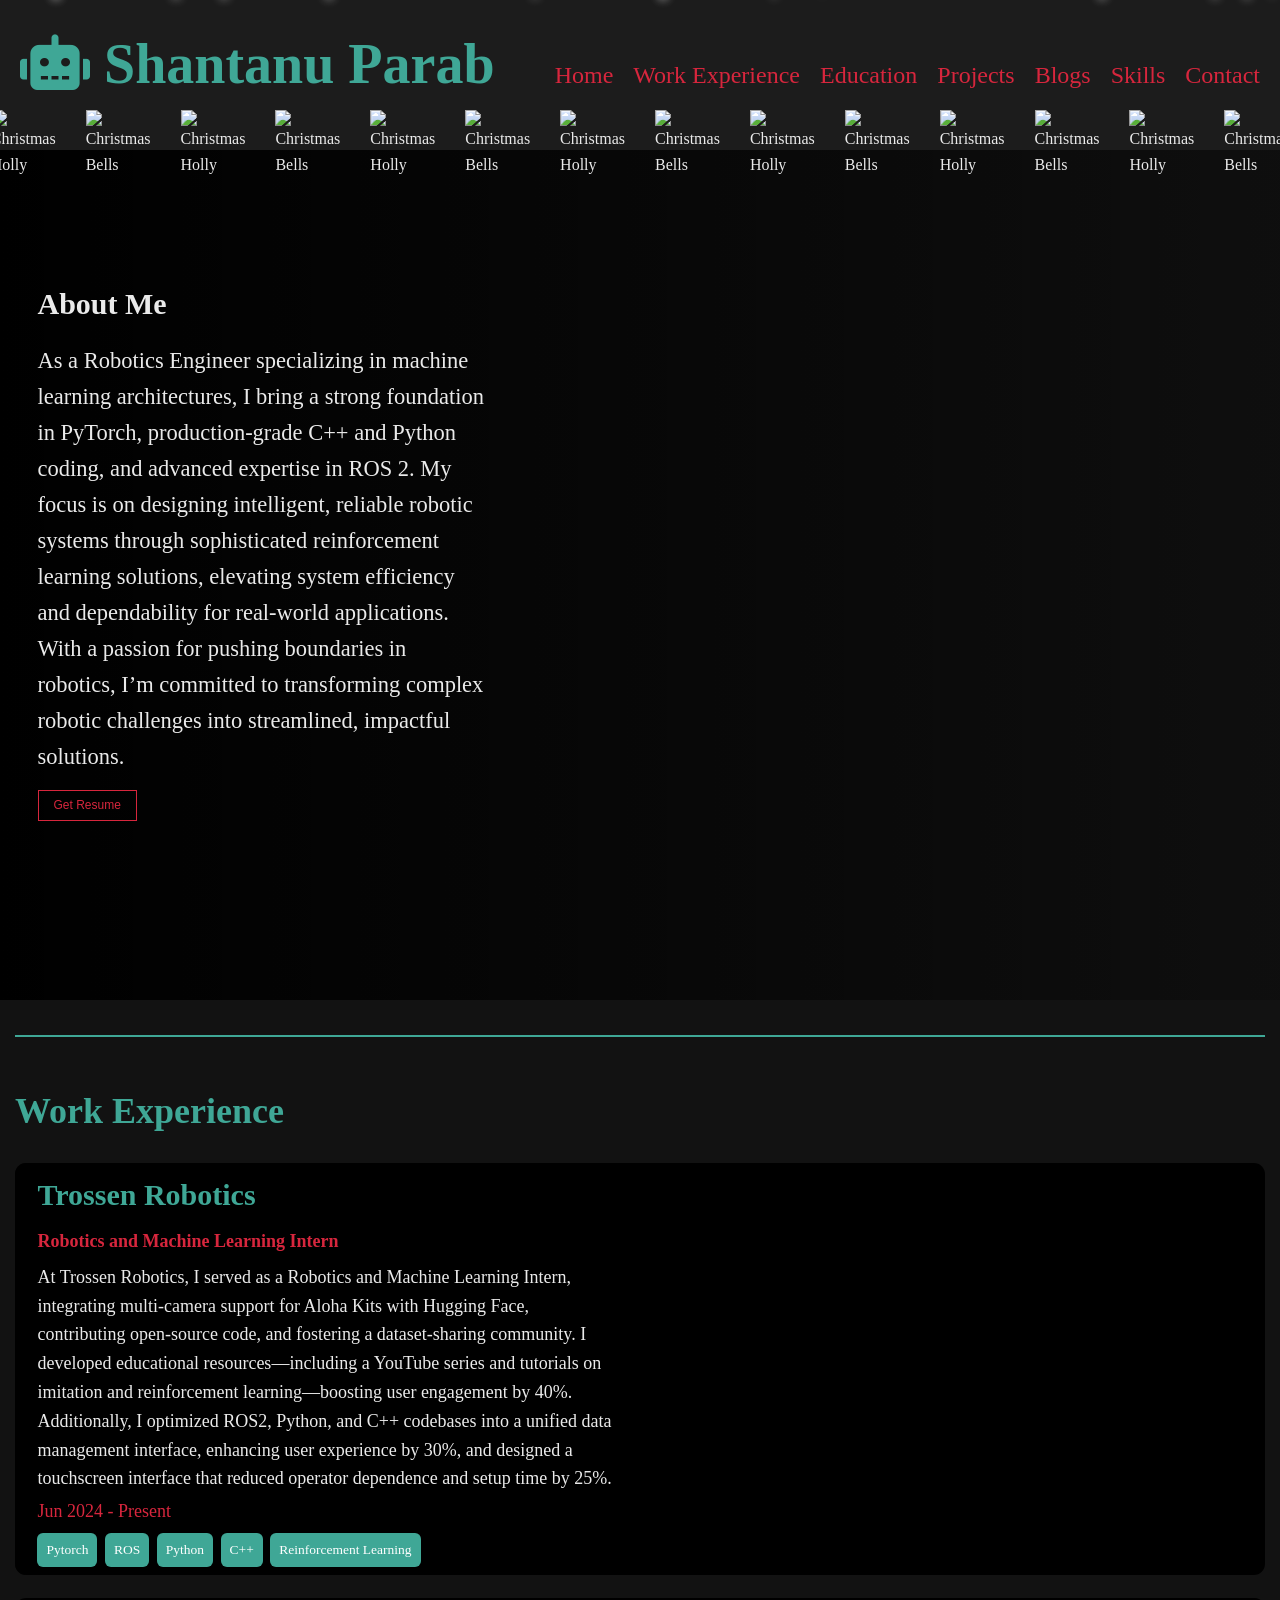
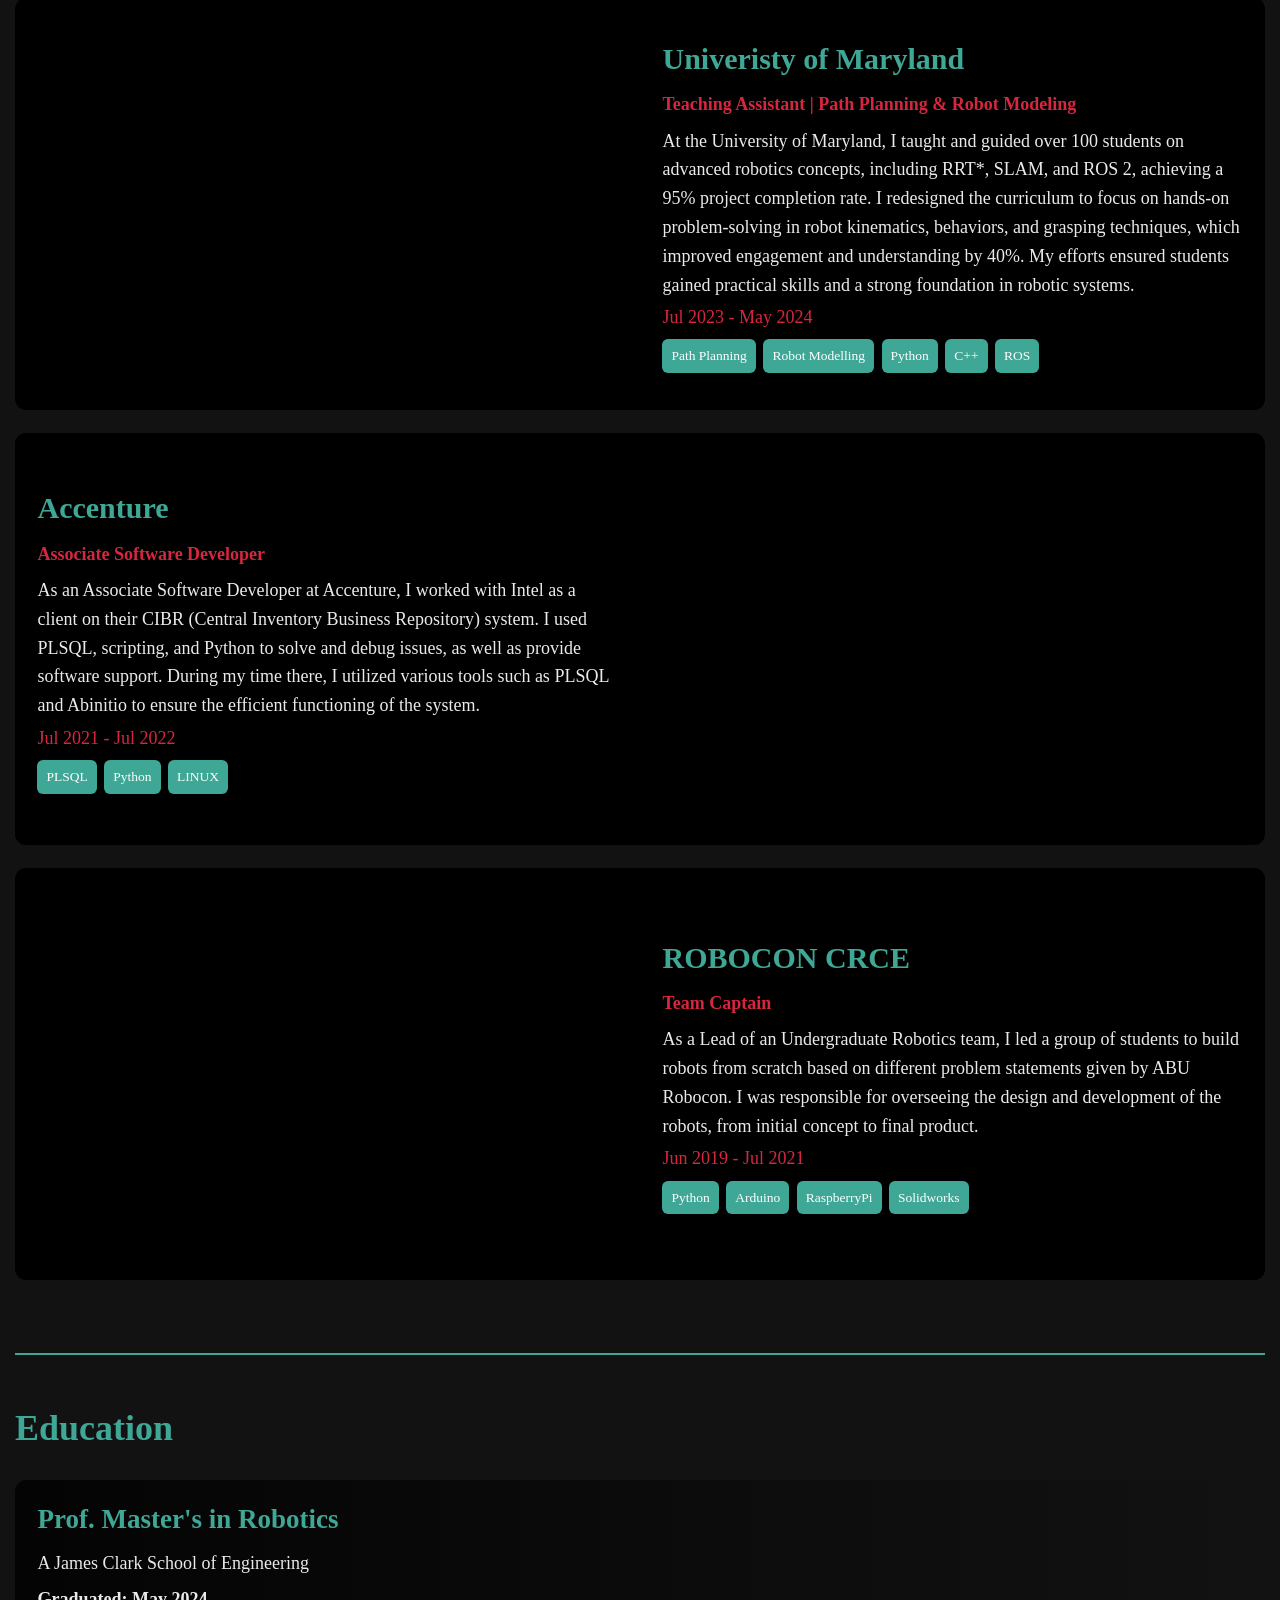
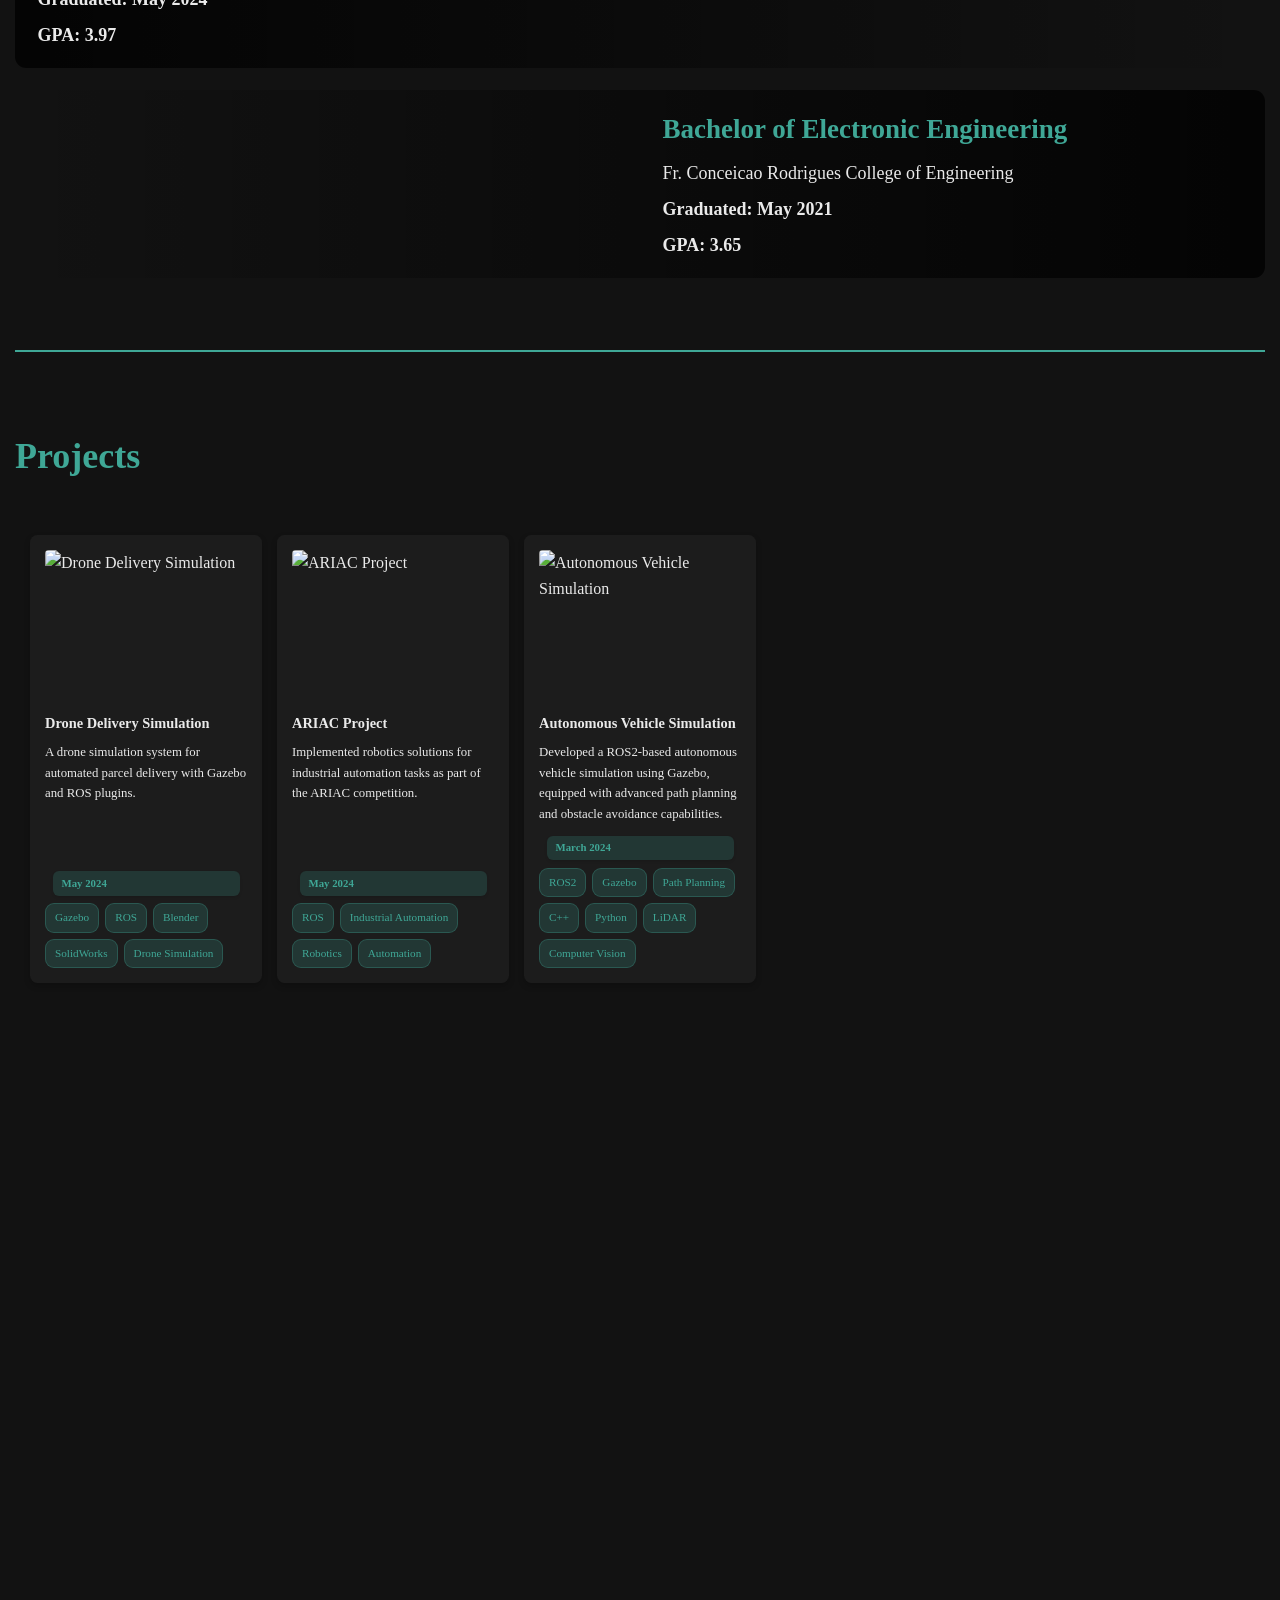
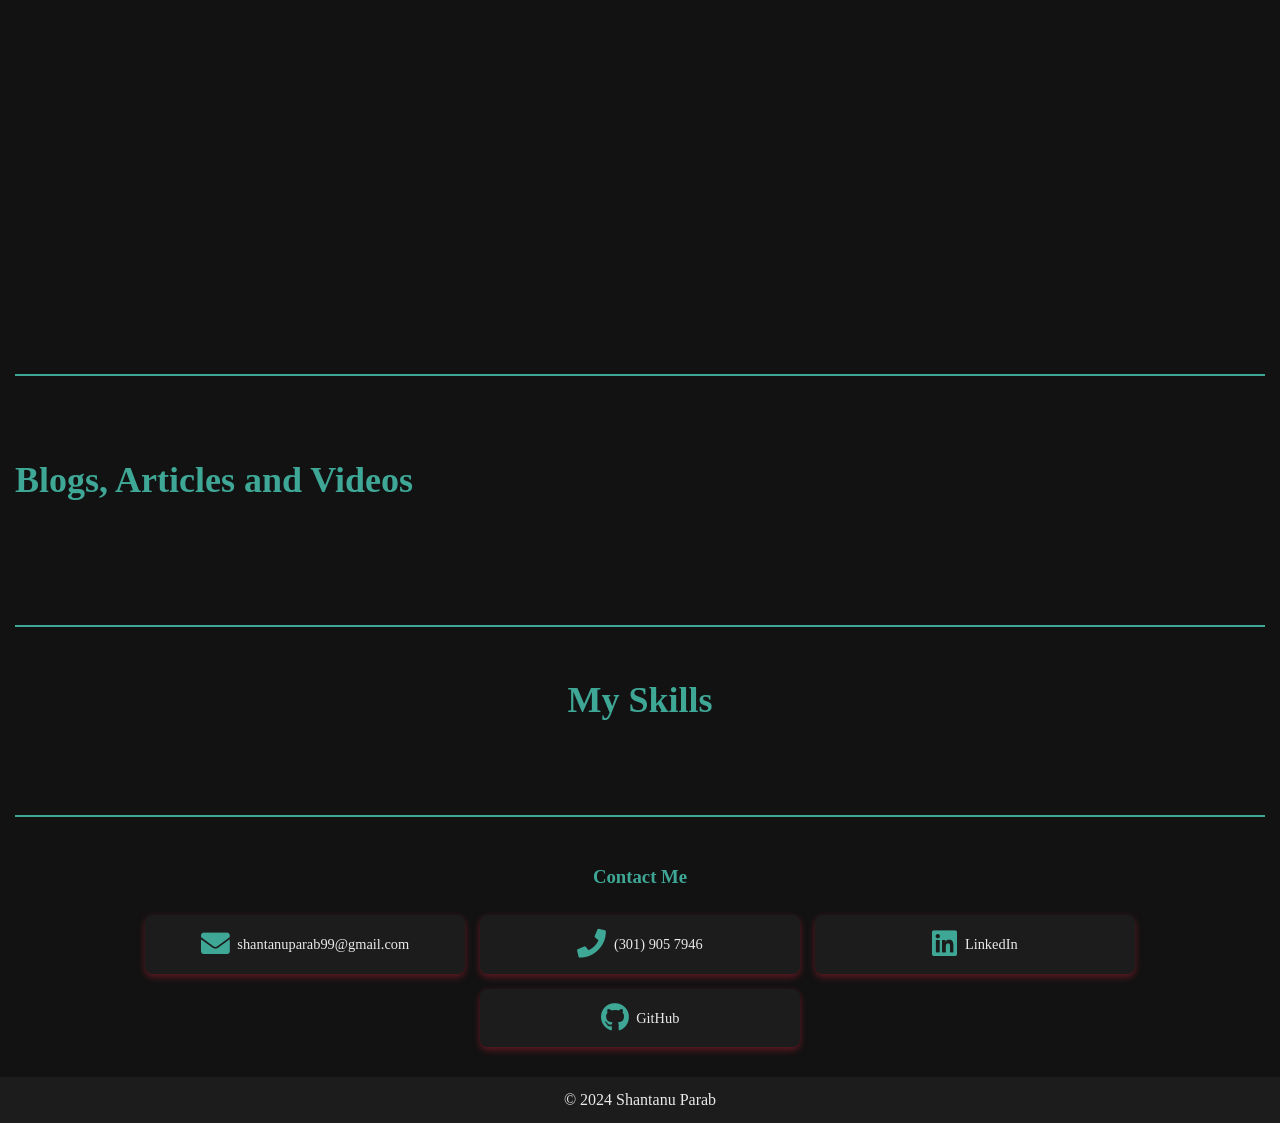
==== index.html @ 40c70812 "Minor Fix" ====
<!DOCTYPE html>
<html>
<head>
	<meta charset="UTF-8">
	<title>Portfolio</title>
	<link rel="stylesheet" href="css/styles_new.css">
	<link rel="stylesheet" href="css/about.css">
	<link rel="stylesheet" href="css/skills.css">
	<link rel="stylesheet" href="css/projects.css">
	<link rel="stylesheet" href="css/blogs.css">
	<link rel="stylesheet" href="css/work.css">
	<link rel="stylesheet" href="css/contact.css">
	<link rel="stylesheet" href="css/education.css"> 
	<link rel="stylesheet" href="https://use.fontawesome.com/releases/v5.14.0/css/all.css" integrity="sha384-HzLeBuhoNPvSl5KYnjx0BT+WB0QEEqLprO+NBkkk5gbc67FTaL7XIGa2w1L0Xbgc" crossorigin="anonymous">
	
	<link rel="stylesheet" href="https://cdn.jsdelivr.net/gh/devicons/devicon@v2.15.1/devicon.min.css">
	<!-- Link to jQuery library -->
	<script src="https://code.jquery.com/jquery-3.6.0.min.js"></script>
	<!-- Link to Slick CSS -->
	<link rel="stylesheet" type="text/css" href="https://cdnjs.cloudflare.com/ajax/libs/slick-carousel/1.8.1/slick.min.css"/>

	<!-- Link to Slick JavaScript -->
	<script type="text/javascript" src="https://cdnjs.cloudflare.com/ajax/libs/slick-carousel/1.8.1/slick.min.js"></script>
          
</head>
<body>
	<header>
		<h1><i class="fas fa-robot"></i>  Shantanu Parab</h1>
		<nav>
			<ul>
				<li><a href="#">Home</a></li>
				<li><a href="#work-experience">Work Experience</a></li>
				<li><a href="#education">Education</a></li>
				<li><a href="#projects">Projects</a></li>
				<li><a href="#blogs">Blogs</a></li>
				<li><a href="#skills">Skills</a></li>
				<li><a href="#contact">Contact</a></li>
			</ul>
		</nav>
	</header>
	<div class="decorations">
		<img src="images/logo/bell.png" alt="Christmas Bells" class="bell">
		<img src="images/logo/holly.png" alt="Christmas Holly" class="holly">
		<img src="images/logo/bell.png" alt="Christmas Bells" class="bell">
		<img src="images/logo/holly.png" alt="Christmas Holly" class="holly">
		<img src="images/logo/bell.png" alt="Christmas Bells" class="bell">
		<img src="images/logo/holly.png" alt="Christmas Holly" class="holly">
		<img src="images/logo/bell.png" alt="Christmas Bells" class="bell">
		<img src="images/logo/holly.png" alt="Christmas Holly" class="holly">
		<img src="images/logo/bell.png" alt="Christmas Bells" class="bell">
		<img src="images/logo/holly.png" alt="Christmas Holly" class="holly">
		<img src="images/logo/bell.png" alt="Christmas Bells" class="bell">
		<img src="images/logo/holly.png" alt="Christmas Holly" class="holly">
		<img src="images/logo/bell.png" alt="Christmas Bells" class="bell">
		<img src="images/logo/holly.png" alt="Christmas Holly" class="holly">
		<img src="images/logo/bell.png" alt="Christmas Bells" class="bell">
		<img src="images/logo/holly.png" alt="Christmas Holly" class="holly">
		<img src="images/logo/bell.png" alt="Christmas Bells" class="bell">
		<img src="images/logo/holly.png" alt="Christmas Holly" class="holly">
		<img src="images/logo/bell.png" alt="Christmas Bells" class="bell">
		<img src="images/logo/holly.png" alt="Christmas Holly" class="holly">
		<img src="images/logo/bell.png" alt="Christmas Bells" class="bell">
		<img src="images/logo/holly.png" alt="Christmas Holly" class="holly">
		<img src="images/logo/bell.png" alt="Christmas Bells" class="bell">
		<img src="images/logo/holly.png" alt="Christmas Holly" class="holly">
		<img src="images/logo/bell.png" alt="Christmas Bells" class="bell">
		<img src="images/logo/holly.png" alt="Christmas Holly" class="holly">
		<img src="images/logo/bell.png" alt="Christmas Bells" class="bell">
		<img src="images/logo/holly.png" alt="Christmas Holly" class="holly">
		<img src="images/logo/bell.png" alt="Christmas Bells" class="bell">
		<img src="images/logo/holly.png" alt="Christmas Holly" class="holly">
		<img src="images/logo/bell.png" alt="Christmas Bells" class="bell">
		<img src="images/logo/holly.png" alt="Christmas Holly" class="holly">
		<img src="images/logo/bell.png" alt="Christmas Bells" class="bell">
		<img src="images/logo/holly.png" alt="Christmas Holly" class="holly">
		<img src="images/logo/bell.png" alt="Christmas Bells" class="bell">
		<img src="images/logo/holly.png" alt="Christmas Holly" class="holly">
	</div>
	<main>
		<div id="snowfall"></div>
		<section id="about">
			<div class="about-image-overlay"></div>
			<video id="about-video" autoplay muted loop playsinline>
				<source src="../images/videos/aloha.mp4" type="video/mp4">
				Your browser does not support HTML5 video.
			</video>
			<div class="about-content">
				<h1>About Me</h1>
				<p>
					As a Robotics Engineer specializing in machine learning architectures, I bring a strong foundation in PyTorch, production-grade C++ and Python coding, and advanced expertise in ROS 2.
					My focus is on designing intelligent, reliable robotic systems through sophisticated reinforcement learning solutions, elevating system efficiency and dependability for real-world applications.
					With a passion for pushing boundaries in robotics, I’m committed to transforming complex robotic challenges into streamlined, impactful solutions.
				</p>
				<button class="resume-button" onclick="openModal()">Get Resume</button>

				<!-- Modal Structure -->
				<div id="resumeModal" class="modal">
					<div class="modal-content">
						<span class="close" onclick="closeModal()">&times;</span>
						<h2>Request My Resume</h2>
						<iframe src="https://forms.gle/txUmUzbEL748WhF4A" width="100%" height="500" frameborder="0" marginheight="0" marginwidth="0">
							Loading…
						</iframe>
					</div>
				</div>
			</div>
		</section>

		 
		<section id="work-experience">
			<hr>
			<br>
			<h2>Work Experience</h2>
		
			<!-- First Work Experience Card (Info on Left, Image as Background) -->
			<div class="work-card" style="background-image: url('../images/background/trossen.webp');">
				<div class="work-info-left">
					<h3>Trossen Robotics</h3>
					<p class="job-title">Robotics and Machine Learning Intern</p>
					<p class="work-description">
						At Trossen Robotics, I served as a Robotics and Machine Learning Intern, integrating multi-camera support for Aloha Kits with Hugging Face, contributing open-source code, and fostering a dataset-sharing community. I developed educational resources—including a YouTube series and tutorials on imitation and reinforcement learning—boosting user engagement by 40%. Additionally, I optimized ROS2, Python, and C++ codebases into a unified data management interface, enhancing user experience by 30%, and designed a touchscreen interface that reduced operator dependence and setup time by 25%.
					</p>
					
					
					<p class="duration">Jun 2024 - Present</p>
					<div id="workskill-tags">
						<div class="worktag">Pytorch</div>
						<div class="worktag">ROS</div>
						<div class="worktag">Python</div>
						<div class="worktag">C++</div>
						<div class="worktag">Reinforcement Learning</div>
					</div>
				</div>
			</div>

			<div class="work-card reverse" style="background-image: url('../images/logo/umd.png');">
				<div class="work-info-right">
					<h3>Univeristy of Maryland</h3>
					<p class="job-title">Teaching Assistant | Path Planning & Robot Modeling</p>
					<p class="work-description">
						At the University of Maryland, I taught and guided over 100 students on advanced robotics concepts, including RRT*, SLAM, and ROS 2, achieving a 95% project completion rate.
						I redesigned the curriculum to focus on hands-on problem-solving in robot kinematics, behaviors, and grasping techniques, which improved engagement and understanding by 40%.
						My efforts ensured students gained practical skills and a strong foundation in robotic systems.
					</p>
					<p class="duration">Jul 2023 - May 2024</p>
					<div id="workskill-tags">
						<div class="worktag">Path Planning</div>
						<div class="worktag">Robot Modelling</div>
						<div class="worktag">Python</div>
						<div class="worktag">C++</div>
						<div class="worktag">ROS</div>

					</div>
				</div>
			</div>

			<div class="work-card" style="background-image: url('../images/background/accenture.png');">
				<div class="work-info-left">
					<h3>Accenture</h3>
					<p class="job-title">Associate Software Developer</p>
					<p class="work-description">
						As an Associate Software Developer at Accenture, I worked with Intel as a client on their CIBR 
						(Central Inventory Business Repository) system. I used PLSQL, scripting, and Python to solve 
						and debug issues, as well as provide software support. During my time there, I utilized various 
						tools such as PLSQL and Abinitio to ensure the efficient functioning of the system.
					</p>
					<p class="duration">Jul 2021 - Jul 2022</p>
					<div id="workskill-tags">
						<div class="worktag">PLSQL</div>
						<div class="worktag">Python</div>
						<div class="worktag">LINUX</div>
					</div>
				</div>
			</div>
		
			<!-- Second Work Experience Card (Info on Right, Image as Background) -->
			<div class="work-card reverse" style="background-image: url('../images/background/robocon.jpeg');">
				<div class="work-info-right">
					<h3>ROBOCON CRCE</h3>
					<p class="job-title">Team Captain</p>
					<p class="work-description">
						As a Lead of an Undergraduate Robotics team, I led a group of students to build robots from scratch 
						based on different problem statements given by ABU Robocon. I was responsible for overseeing the design 
						and development of the robots, from initial concept to final product.
					</p>
					<p class="duration">Jun 2019 - Jul 2021</p>
					<div id="workskill-tags">
						<div class="worktag">Python</div>
						<div class="worktag">Arduino</div>
						<div class="worktag">RaspberryPi</div>
						<div class="worktag">Solidworks</div>
					</div>
				</div>
			</div>
		</section>


		<section id="education">
			<hr>
			<br>
			<h2>Education</h2>
			<div class="education-cards">
		
				<!-- First Education Card (Text on Left, Image in Background) -->
				<div class="education-card" style="background-image: url('images/logo/umd.png');">
					<div class="education-info-left">
						<h3>Prof. Master's in Robotics</h3>
						<p>A James Clark School of Engineering</p>
						<p class="gpa"><b>Graduated:</b> May 2024</p>
						<p class="gpa"><b>GPA:</b> 3.97</p>
					</div>
				</div>
		
				<!-- Second Education Card (Text on Right, Image in Background) -->
				<div class="education-card reverse" style="background-image: url('images/logo/mu.png');">
					<div class="education-info-right">
						<h3>Bachelor of Electronic Engineering</h3>
						<p>Fr. Conceicao Rodrigues College of Engineering</p>
						<p class="gpa"><b>Graduated:</b> May 2021</p>
						<p class="gpa"><b>GPA:</b> 3.65</p>
					</div>
				</div>
		
			</div>
		</section>


		  
		  

		 
	
		  <section id="projects">
			<div class="projects-container">
				<!-- Section Heading -->
				<hr>
				<br>
				<h2>Projects</h2>
	
				<!-- Project Cards List -->
				<div id="project-list-container">
					<div id="project-list"></div>
				</div>
			</div>
	
			<!-- Modal View -->
			<div id="modal-view"></div>
		</section>

		<section id="blogs">
			<div class="blogs-container">
				<!-- Section Heading -->
				<hr>
				<br>
				<h2>Blogs, Articles and Videos</h2>
	
				<!-- Project Cards List -->
				<div id="blog-list-container">
					<div id="blog-list"></div>
				</div>
			</div>
	
			<!-- Modal View -->
			<div id="modal-blog-view"></div>
		</section>
		  
		<section id="skills">
			<hr>
			<br>

			<h2>My Skills</h2>
			<div id="skills-container">
	
			</div>
			
		  </section>

		  
		  <section id="contact">
			<hr>
			<br>
			<h2>Contact Me</h2>
			<div class="contact-container">
			  <div class="contact-item">
				
				<a href="mailto:shantanuparab99@gmail.com"><i class="fas fa-envelope fa-2x"></i> shantanuparab99@gmail.com</a>
			  </div> 
			  <div class="contact-item">
				
				<a href="tel:+1-301-905-7946"><i class="fas fa-phone fa-2x"></i>  (301) 905 7946</a>
			  </div>
			  <div class="contact-item">
				
				<a href="https://www.linkedin.com/in/shantanu-parab"><i class="fab fa-linkedin fa-2x"></i> LinkedIn</a>
			  </div>
			  <div class="contact-item">
				<a href="https://github.com/shantanuparabumd"><i class="fab fa-github fa-2x"></i>  GitHub</a>
			  </div>
			</div>
		  </section>
		  <div id="sled-footer">
			<img src="images/logo/santa.png" alt="Sled" />
		</div>
		  
	</main>
	<footer>
		<p>&copy; 2024 Shantanu Parab</p>
	</footer>
</body>
<script src="app.js"></script>
</html>
---- css/styles_new.css ----
:root {
    --primary-color: #D7263D;   /* Sleek Crimson Red (Festive) */
    --secondary-color: #3FA796; /* Modern Pine Green */
    --background-color: #121212; /* Jet Black for Dark Theme */
    --navbar-bg-color: #1C1C1C;  /* Charcoal Gray for Subtle Navbar */
    --text-color: #EAEAEA;  /* Warm Off-White Text */
    --hover-text-color: #FFD700; /* Festive Gold for Hover Effects */
    --muted-text-color: #B0B0B0; /* Cool Gray for Secondary Text */
    --shadow-color: rgba(215, 38, 61, 0.4); /* Crimson Glow for Shadows */
    --meter-bg-color: #444444; /* Neutral Gray for Track Backgrounds */
    --list-color: rgba(63, 167, 150, 0.2); /* Frosted Pine Green for Highlights */
    --list-color-dark: rgba(63, 167, 150, 0.3); /* Darker Frosted Pine Green for Active States */
}

#snowfall {
    position: fixed;
    top: 0;
    left: 0;
    width: 100%;
    height: 100%;
    pointer-events: none;
    z-index: 1000;
    background: transparent;
}

.snowflake {
    position: absolute;
    top: -10px;
    width: 10px;
    height: 10px;
    background-color: white;
    border-radius: 50%;
    box-shadow: 0 0 10px rgba(255, 255, 255, 0.6);
    animation: fall linear infinite;
}

@keyframes fall {
    to {
        transform: translateY(100vh);
    }
}

#sled-footer {
    position: fixed; /* Ensures it's fixed to the viewport */
    bottom: -200px; /* Anchors the sled to the bottom of the viewport */
    left: -500px; /* Starts off-screen */
    z-index: 999; /* Places it above other elements */
    animation: slideIn 50s linear infinite; /* Smooth sliding animation */
    pointer-events: none; /* Prevent interactions with the sled */
}

#sled-footer img {
    filter: invert(1); /* Inverts black to white */
    width: 550px; /* Adjust the sled size as needed */
    height: auto; /* Maintain aspect ratio */
    display: block; /* Ensures no inline spacing issues */
}

@keyframes slideIn {
    0% {
        left: -50px; /* Off-screen to the left */
    }
    50% {
        left: 50%; /* Center of the viewport */
    }
    100% {
        left: 100%; /* Completely off-screen to the right */
    }
}



/* Decorations Styling */
.decorations {
    position: fixed; /* Fixed position in the viewport */
    top: 0; /* Sticks to the top */
    width: 100%; /* Stretch across the width of the page */
    display: flex;
    justify-content: center;
    gap: 30px;
    z-index: 2000; /* High enough to stay above other elements */
    background: none;
    padding: 110px 0;
}

.decorations img {
    width: 100px; /* Set an appropriate size for images */
    height: auto; /* Maintain aspect ratio */
    display: inline-block;
    visibility: visible;
    z-index: 2000; /* Ensure decorations are above other content */
}

/* Add Hanging Animation */
.bell, .holly {
    animation: sway 3s infinite ease-in-out;
}

@keyframes sway {
    0% {
        transform: rotate(-10deg);
    }
    50% {
        transform: rotate(10deg);
    }
    100% {
        transform: rotate(-10deg);
    }
}

/* Global Styles */
* {
    margin: 0;
    padding: 0;
    box-sizing: border-box;  /* Include padding and borders in width/height calculations */
}

body {
    font-family: var(--font-family);
    background-color: var(--background-color);
    color: var(--text-color);
    margin: 0;
    padding: 0;
    line-height: 1.6;
    overflow-x: hidden;  /* Prevent horizontal overflow */
    scroll-behavior: smooth;
    
}

a {
    color: var(--primary-color);  /* Neon blue */
    text-decoration: none;
}

a:hover {
    color: var(--secondary-color);  /* Neon pink on hover */
}

h1, h2, h3 {
    color: var(--primary-color);  /* Neon blue headers */
    margin-bottom: 20px;
}

p {
    color: var(--text-color);  /* White text */
}

/* Navbar */
header {
    background-color: var(--navbar-bg-color);  /* Dark gray background */
    padding: 20px;
    position: fixed;
    width: 100%;
    top: 0;
    z-index: 1000;
    display: flex;
    justify-content: space-between;
    align-items: center;
}

header h1 {
    color: var(--secondary-color);  /* Neon pink for your name/logo */
    font-size: 56px;
}

header nav ul {
    list-style: none;
    margin: 0;
    padding: 0;
    display: flex;
}

header nav ul li {
    margin-left: 20px;
}

header nav ul li a {
    font-size: 24px;
    color: var(--primary-color);  /* Neon blue for nav links */
}

header nav ul li a:hover {
    color: var(--secondary-color);  /* Neon pink on hover */
}

/* Main Content */
main {
    padding-top: 100px;  /* To offset the fixed navbar */
    max-width: 100%;  /* Ensure no content overflows horizontally */
    overflow-x: hidden;  /* Prevent horizontal scrolling in the main content */
}

/* Section Titles */
section h2 {
    font-size: 36px;
    margin-top: 0;
    color: var(--secondary-color);  /* Neon pink section titles */
}

/* Footer */
footer {
    background-color: var(--navbar-bg-color);
    padding: 10px;
    text-align: center;
    color: var(--text-color);
    max-width: 100%;  /* Prevent footer from exceeding screen width */
}

footer p {
    margin: 0;
}


/* Horizontal Divider and Section Heading */
hr {
    border: 0;
    border-top: 2px solid var(--secondary-color);
    margin: 20px 0;
}


/* Responsive Design */
@media (max-width: 768px) {
    header nav ul {
        flex-direction: column;
    }

    header nav ul li {
        margin-left: 0;
        margin-bottom: 10px;
    }
}
---- css/about.css ----
/* About Section */
#about {
    position: relative;
    width: 100%;
    height: 100vh;
    display: flex;
    align-items: center;
    justify-content: flex-start;
    padding-left: 2.344rem; /* Reduced from 3.125rem */
    color: var(--text-color);
    overflow: hidden;
}

#about-video {
    position: absolute;
    top: 0;
    left: 0;
    width: 100%;
    height: 100%;
    object-fit: cover;
    opacity: 0;
    transition: opacity 2s ease-in-out;
    z-index: 0;
}

.about-image-overlay {
    position: absolute;
    top: 0;
    left: 0;
    width: 100%;
    height: 100%;
    background-image: url('../images/background/profile.jpg');
    background-size: cover;
    background-position: center;
    opacity: 1;
    transition: opacity 2s ease-in-out;
    z-index: 1;
}

/* Gradient Overlay */
#about::before {
    content: '';
    position: absolute;
    top: 0;
    left: 0;
    width: 100%;
    height: 100%;
    background: linear-gradient(to right, rgba(0, 0, 0, 1.0), rgba(0, 0, 0, 0.2));
    z-index: 2;
}

/* Initial state - off-screen to the left */
.about-content {
    position: relative;
    z-index: 3;
    max-width: 28.125rem; /* Reduced from 37.5rem */
    color: var(--text-color);
    opacity: 0;
    transform: translateX(-4.688rem); /* Reduced from -6.25rem */
    transition: opacity 0.5s ease, transform 0.5s ease;
}

.about-content.in-view {
    opacity: 1;
    transform: translateX(0);
}

.about-content.out-of-view {
    opacity: 0;
    transform: translateX(-4.688rem);
}

/* About Content - Heading */
.about-content h1 {
    font-size: 1.875rem; /* Reduced from 2.5rem */
    margin-bottom: 0.9375rem; /* Reduced from 1.25rem */
    color: var(--text-color);
}

/* About Content - Paragraph */
.about-content p {
    font-size: 1.406rem; /* Reduced from 1.875rem */
    line-height: 1.6;
    margin-bottom: 0.9375rem; /* Reduced from 1.25rem */
    color: var(--text-color);
}

/* Download Resume Button */
.resume-button {
    background-color: transparent;
    border: 0.09375rem solid var(--primary-color); /* Reduced from 0.125rem */
    color: var(--primary-color);
    padding: 0.469rem 0.938rem; /* Reduced from 0.625rem 1.25rem */
    font-size: 0.75rem; /* Reduced from 1rem */
    cursor: pointer;
    transition: all 0.3s ease;
}

/* Resume Button - Hover Effect */
.resume-button:hover {
    background-color: var(--primary-color);
    color: var(--hover-text-color);
    box-shadow: 0 0 0.469rem var(--primary-color); /* Reduced from 0.625rem */
}

/* Responsive Styling for Smaller Screens */
@media (max-width: 36rem) { /* Reduced from 48rem */
    .about-content h1 {
        font-size: 1.688rem; /* Reduced from 2.25rem */
    }

    .about-content p {
        font-size: 0.75rem; /* Reduced from 1rem */
    }

    .resume-button {
        font-size: 0.656rem; /* Reduced from 0.875rem */
        padding: 0.375rem 0.703rem; /* Reduced from 0.5rem 0.9375rem */
    }
}

/* Modal Overlay */
.modal {
    display: none;
    position: fixed;
    z-index: 1000;
    left: 0;
    top: 0;
    width: 100%;
    height: 100%;
    background-color: rgba(0, 0, 0, 0.7);
}

/* Modal Content */
.modal-content {
    background-color: var(--background-color);
    margin: 4.688% auto; /* Reduced from 6.25% */
    padding: 0.938rem; /* Reduced from 1.25rem */
    border-radius: 0.375rem; /* Reduced from 0.5rem */
    width: 80%;
    max-width: 30rem; /* Reduced from 40rem */
    box-shadow: 0 0.234rem 0.703rem rgba(0, 0, 0, 0.3); /* Adjusted from 0.3125rem 0.9375rem */
    color: var(--text-color);
    font-family: var(--font-family);
}

/* Modal Heading */
.modal-content h2 {
    color: var(--primary-color);
    margin-bottom: 0.703rem; /* Reduced from 0.9375rem */
    font-size: 1.01625rem; /* Reduced from 1.35rem */
    text-align: center;
}

/* Close Button Styling */
.close {
    color: var(--secondary-color);
    float: right;
    font-size: 1.3125rem; /* Reduced from 1.75rem */
    font-weight: bold;
    cursor: pointer;
    transition: color 0.3s ease;
}

.close:hover,
.close:focus {
    color: var(--primary-color);
    text-decoration: none;
}

/* Responsive Styling for Modal on Smaller Screens */
@media (max-width: 36rem) { /* Reduced from 48rem */
    .modal-content {
        width: 90%;
        padding: 0.703rem; /* Reduced from 0.9375rem */
    }

    .modal-content h2 {
        font-size: 0.844rem; /* Reduced from 1.125rem */
    }

    .close {
        font-size: 1.125rem; /* Reduced from 1.5rem */
    }
}
---- css/skills.css ----
/* Skills Section */
#skills {
    padding: 0.938rem; /* Reduced from 1.25rem */
    text-align: center;
}

#skills-container {
    display: flex;
    flex-wrap: wrap;
    justify-content: center;
    gap: 0.938rem; /* Reduced from 1.25rem */
    margin-top: 0.938rem; /* Reduced from 1.25rem */
}

/* Skill Card Styling */
.skill-card {
    background-color: var(--navbar-bg-color);
    border-radius: 0.703rem; /* Reduced from 0.938rem */
    width: 11.719rem; /* Reduced from 15.625rem */
    padding: 0.938rem; /* Reduced from 1.25rem */
    box-shadow: 0 0.188rem 0.375rem var(--shadow-color); /* Reduced from 0.25rem 0.5rem */
    transition: transform 0.3s ease, box-shadow 0.3s ease;
    color: var(--text-color);
    text-align: center;
    display: flex;
    flex-direction: column;
    align-items: center;
}

/* Hover effect for skill card */
.skill-card:hover {
    transform: scale(1.05);
    box-shadow: 0 0.281rem 0.563rem var(--shadow-color); /* Reduced from 0.375rem 0.75rem */
}

/* Skill Icon */
.skill-card i {
    font-size: 1.875rem; /* Reduced from 2.5rem */
    color: var(--secondary-color);
    margin-bottom: 0.703rem; /* Reduced from 0.938rem */
}

/* Skill Title */
.skill-card h3 {
    font-size: 0.938rem; /* Reduced from 1.25rem */
    color: var(--primary-color);
    margin-bottom: 0.469rem; /* Reduced from 0.625rem */
}

/* Skill Description */
.skill-card p {
    font-size: 0.656rem; /* Reduced from 0.875rem */
    color: #BBBBBB;
    margin-bottom: 0.938rem; /* Reduced from 1.25rem */
}

/* Progress Meter Styling */
.skill-card meter {
    width: 100%;
    height: 0.469rem; /* Reduced from 0.625rem */
    background-color: #444;
    border-radius: 0.234rem; /* Reduced from 0.313rem */
    border: none;
}

/* Meter filled portion (based on skill level) */
.skill-card meter::-webkit-meter-bar {
    background-color: var(--meter-bg-color);
    border-radius: 0.234rem; /* Reduced from 0.313rem */
}

.skill-card meter::-webkit-meter-optimum-value {
    background-color: var(--primary-color);
    border-radius: 0.234rem; /* Reduced from 0.313rem */
}

.skill-card meter::-moz-meter-bar {
    background-color: var(--primary-color);
    border-radius: 0.234rem; /* Reduced from 0.313rem */
}

/* Responsive design for smaller screens */
@media (max-width: 36rem) { /* Converted from 48rem */
    #skills-container {
        flex-direction: column;
        align-items: center;
    }

    .skill-card {
        width: 67.5%; /* Adjusted width for responsive layout */
    }
}
---- css/projects.css ----
/* Section Headings */
#projects-heading {
    text-align: center;
    font-size: 1.406rem; /* Reduced by 25% from 1.875rem */
    color: var(--secondary-color);
    margin: 0.938rem 0; /* Reduced by 25% from 1.25rem */
}

/* Container Styles */
.projects-container {
    display: flex;
    padding: 0.938rem; /* Reduced by 25% from 1.25rem */
    gap: 0.938rem; /* Reduced by 25% from 1.25rem */
    flex-direction: column;
}

/* Project List Container */
#project-list-container {
    flex-grow: 1;
    transition: margin-left 0.3s ease;
}

/* Grid Layout for Project Cards */
#project-list {
    display: grid;
    grid-template-columns: repeat(auto-fit, minmax(14.063rem, 1fr)); /* Reduced by 25% from 18.75rem */
    gap: 0.938rem; /* Reduced by 25% from 1.25rem */
    padding: 0.938rem; /* Reduced by 25% from 1.25rem */
}

/* Project Card Styling */
.project-card {
    background-color: var(--navbar-bg-color);
    border-radius: 0.469rem; /* Reduced by 25% from 0.625rem */
    padding: 0.938rem; /* Reduced by 25% from 1.25rem */
    box-shadow: 0 0.188rem 0.375rem rgba(0, 0, 0, 0.2); /* Adjusted shadow from 0.25rem 0.5rem */
    position: relative;
    overflow: hidden;
    color: var(--text-color);
    transition: transform 0.3s ease, box-shadow 0.3s ease;
    display: flex;
    flex-direction: column;
    justify-content: space-between;
    height: 28rem; /* Reduced by 25% from 32.5rem */
    opacity: 0;
    transform: translateY(-9.375rem); /* Reduced by 25% from -12.5rem */
    transition: opacity 0.5s ease, transform 1.0s ease;
    
}

/* When in view */
.project-card.in-view {
    opacity: 1;
    transform: translateY(0);
}

.project-card .date {
    font-size: 0.675rem; /* Reduced by 25% from 0.675rem */
    font-weight: bold;
    background-color: var(--list-color);
    color: var(--secondary-color);
    padding: 0.234rem 0.563rem; /* Reduced by 25% from 0.3125rem 0.75rem */
    border-radius: 0.375rem; /* Reduced by 25% from 0.5rem */
    display: inline-block;
    margin: 0.469rem; /* Reduced by 25% from 0.625rem */
    box-shadow: 0 0.094rem 0.188rem rgba(0, 0, 0, 0.1); /* Adjusted shadow from 0.125rem 0.25rem */
    transition: background-color 0.3s ease, color 0.3s ease;
}

.project-card p.desc {
    flex-grow: 1;
    font-size: 0.8rem;
}

.project-card .tag-list {
    margin-top: auto;
    font-size: 0.7rem;

}

/* Hover Effects for Project Card */
.project-card:hover {
    transform: scale(1.05);
    box-shadow: 0 0.281rem 0.563rem rgba(0, 0, 0, 0.3); /* Adjusted shadow from 0.375rem 0.75rem */
}

.project-card img {
    width: 100%;
    height: 9.375rem; /* Reduced by 25% from 12.5rem */
    object-fit: cover;
    border-radius: 0.234rem; /* Reduced by 25% from 0.3125rem */
    margin-bottom: 0.703rem; /* Reduced by 25% from 0.9375rem */
}

/* Project Title */
.project-card h2 {
    font-size: 0.9rem; /* Reduced by 25% from 1.125rem */
    margin: 0 0 0.469rem 0; /* Reduced by 25% from 0.625rem */
    color: var(--text-color);
}

/* Modal Styling */
.modal {
    display: none;
    position: fixed;
    top: 0;
    left: 0;
    width: 100%;
    height: 100%;
    background-color: rgba(0, 0, 0, 0.8);
    justify-content: center;
    align-items: center;
    z-index: 1000;
    font-size: 1.2rem;
}

.modal-content {
    background-color: var(--navbar-bg-color);
    padding: 0.938rem; /* Reduced by 25% from 1.25rem */
    border-radius: 0.469rem; /* Reduced by 25% from 0.625rem */
    width: 80%;
    max-width: 50rem; /* Reduced by 25% from 33.75rem */
    display: flex;
    flex-direction: column;
    color: var(--text-color);
}

.modal-header {
    display: flex;
    justify-content: space-between;
    align-items: center;
    width: 100%;
    margin-bottom: 0.938rem; /* Reduced by 25% from 1.25rem */
    font-size: 1.0rem;
}

.modal-header h2 {
    color: var(--secondary-color);
    font-size: 1.0rem; /* Reduced by 25% from 1.125rem */
}

.modal-header .close {
    cursor: pointer;
    font-size: 0.844rem; /* Reduced by 25% from 1.125rem */
    color: var(--text-color);
}

/* Modal Body */
.modal-body {
    display: flex;
    gap: 0.938rem; /* Reduced by 25% from 1.25rem */
}

.left-column, .right-column {
    flex: 1;
    color: var(--muted-text-color);
}

/* Carousel Styling */
.carousel {
    position: relative;
    width: 100%;
    max-width: 45rem; /* Reduced by 25% from 31.25rem */
    margin: 0 auto;
    overflow: hidden;
}

.carousel-content {
    display: flex;
    transition: transform 0.5s ease;
}

.carousel-item {
    min-width: 100%;
    display: flex;
    flex-direction: column;
    align-items: center;
    text-align: center;
}

/* Media items (images and videos) */
.carousel-item img,
.carousel-item video {
    width: 100%;
    height: 20rem; /* Reduced by 25% from 15rem */
    object-fit: cover;
    border-radius: 0.234rem; /* Reduced by 25% from 0.3125rem */
}

/* Article Links */
.carousel-item a {
    font-size: 0.563rem; /* Reduced by 25% from 0.75rem */
    text-decoration: none;
    color: var(--secondary-color);
    font-weight: bold;
}

.carousel-item a:hover {
    text-decoration: underline;
}

/* Carousel Label */
.carousel-label {
    position: absolute;
    top: 0.469rem; /* Reduced by 25% from 0.625rem */
    left: 0.938rem; /* Reduced by 25% from 1.25rem */
    padding: 0.234rem 0.469rem; /* Reduced by 25% from 0.3125rem 0.625rem */
    background: rgba(0, 0, 0, 0.6);
    color: #fff;
    border-radius: 0.141rem; /* Reduced by 25% from 0.1875rem */
    font-size: 0.506rem; /* Reduced by 25% from 0.675rem */
}

/* Carousel Navigation Buttons */
.prev, .next {
    cursor: pointer;
    position: absolute;
    top: 50%;
    transform: translateY(-50%);
    padding: 0.375rem; /* Reduced by 25% from 0.5rem */
    color: #fff;
    font-size: 0.844rem; /* Reduced by 25% from 1.125rem */
    background-color: rgba(0, 0, 0, 0.5);
    border-radius: 50%;
    border: none;
    user-select: none;
}

.prev {
    left: 0.469rem; /* Reduced by 25% from 0.625rem */
}

.next {
    right: 0.469rem; /* Reduced by 25% from 0.625rem */
}

.prev:hover, .next:hover {
    background-color: rgba(0, 0, 0, 0.7);
}


/* Modal Links */
.modal .links a {
    display: inline-block;
    background-color: var(--navbar-bg-color);
    color: var(--secondary-color);
    font-weight: bold;
    padding: 0.6em 0.938rem; /* Reduced from 0.625rem 1.25rem */
    margin: 0.6rem 0; /* Reduced from 0.625rem 0 */
    border-radius: 0.375rem; /* Reduced from 0.5rem */
    text-decoration: none;
    border: 0.094rem solid var(--secondary-color); /* Reduced from 0.125rem */
    transition: background-color 0.3s ease, color 0.3s ease, box-shadow 0.3s ease;
    display: flex;
    align-items: center;
    gap: 0.375rem; /* Reduced from 0.5rem */
    font-size: 0.8rem;
}

/* Add a GitHub icon before the text */
.modal .links a i {
    font-size: 0.3rem; /* Reduced from 0.75rem */
    color: var(--secondary-color);
}

/* Hover Effects */
.modal .links a:hover {
    background-color: var(--secondary-color);
    color: var(--text-color);
    box-shadow: 0 0 0.469rem var(--secondary-color); /* Reduced from 0.625rem */
    cursor: pointer;
}

/* View Article Button */
.view-article-button {
    margin-top: 0.469rem; /* Reduced by 25% from 0.625rem */
    margin-bottom: 0.469rem; /* Reduced by 25% from 0.625rem */
    padding: 0.469rem 0.938rem; /* Reduced by 25% from 0.625rem 1.25rem */
    font-size: 0.563rem; /* Reduced by 25% from 0.75rem */
    border-radius: 0.375rem; /* Reduced by 25% from 0.5rem */
}

.view-article-button:hover {
    box-shadow: 0 0 0.469rem var(--secondary-color); /* Reduced by 25% from 0.625rem */
}



/* Tag List Styling */
.tag-list {
    list-style-type: none;
    padding: 0;
    display: flex;
    flex-wrap: wrap;
    gap: 0.375rem; /* Reduced from 0.5rem */
    margin-top: auto;
}

.tag-list li {
    background-color: var(--list-color);
    color: var(--secondary-color);
    border-radius: 0.563rem; /* Reduced from 0.75rem */
    padding: 0.3rem 0.563rem; /* Reduced from 0.313rem 0.75rem */
    font-size: 0.7rem; /* Reduced from 0.875rem */
    font-weight: 500;
    border: 0.047rem solid var(--list-color-dark); /* Reduced from 0.063rem */
    transition: background-color 0.3s ease, color 0.3s ease;
}

.tag-list li:hover {
    background-color: var(--secondary-color);
    color: var(--text-color);
    cursor: pointer;
}
/* Responsive Design */
@media (max-width: 28.125rem) { /* Reduced by 25% from 37.5rem */
    .modal-content {
        width: 90%;
        max-width: none;
        padding: 0.703rem; /* Reduced by 25% from 0.9375rem */
    }

    .modal-body {
        flex-direction: column;
    }

    .carousel-item img, .carousel-item video {
        height: 9.375rem; /* Reduced by 25% from 12.5rem */
    }

    .project-card .date {
        font-size: 0.45rem; /* Reduced by 25% from 0.6rem */
        padding: 0.188rem 0.469rem; /* Reduced by 25% from 0.25rem 0.625rem */
    }

    .modal .links a {
        padding: 0.375rem 0.703rem; /* Reduced by 25% from 0.5rem 0.9375rem */
        font-size: 0.506rem; /* Reduced by 25% from 0.675rem */
    }
}
---- css/blogs.css ----
/* Section Headings */
#blogs-heading {
    text-align: center;
    font-size: 1.172rem; /* Reduced from 1.563rem */
    color: var(--secondary-color);
    margin: 0.938rem 0; /* Reduced from 1.25rem */
}

/* Projects Container */
.blogs-container {
    display: flex;
    padding: 0.938rem; /* Reduced from 1.25rem */
    gap: 0.938rem; /* Reduced from 1.25rem */
    flex-direction: column;
}




/* Project List Container */
#blog-list-container {
    flex-grow: 1;
    transition: margin-left 0.3s ease;
}

/* Project Grid Layout */
#blog-list {
    display: grid;
    grid-template-columns: repeat(auto-fit, minmax(14.063rem, 1fr)); /* Reduced from 18.75rem */
    gap: 0.938rem; /* Reduced from 1.25rem */
    padding: 0.938rem; /* Reduced from 1.25rem */
}

/* Project Card */
.blog-card {
    background-color: var(--navbar-bg-color);
    border-radius: 0.469rem; /* Reduced from 0.625rem */
    padding: 0.938rem; /* Reduced from 1.25rem */
    box-shadow: 0 0.188rem 0.375rem rgba(0, 0, 0, 0.2); /* Reduced from 0.25rem 0.5rem */
    position: relative;
    overflow: hidden;
    color: var(--text-color);
    transition: transform 0.3s ease, box-shadow 0.3s ease;
    display: flex;
    flex-direction: column;
    justify-content: space-between;
    height: 28rem; /* Reduced from 37.5rem */
    opacity: 0;
    transform: translateY(-9.375rem); /* Reduced from -12.5rem */
    transition: opacity 0.5s ease, transform 1.0s ease;
}

/* When in view */
.blog-card.in-view {
    opacity: 1;
    transform: translateY(0);
}

.blog-card .date {
    font-size: 0.75rem; /* Reduced from 0.563rem */
    font-weight: bold;
    background-color: var(--list-color);
    color: var(--secondary-color);
    padding: 0.234rem 0.563rem; /* Reduced from 0.313rem 0.75rem */
    border-radius: 0.375rem; /* Reduced from 0.5rem */
    display: inline-block;
    margin: 0.469rem; /* Reduced from 0.625rem */
    box-shadow: 0 0.094rem 0.188rem rgba(0, 0, 0, 0.1); /* Reduced from 0.125rem 0.25rem */
    transition: background-color 0.3s ease, color 0.3s ease;
}

.blog-card p.desc {
    flex-grow: 1;
    font-size: 0.75rem;
}

/* Consistent Tag List Placement */
.blog-card .tag-list {
    margin-top: auto;
}

/* Hover Effects */
.blog-card:hover {
    transform: scale(1.05);
    box-shadow: 0 0.281rem 0.563rem rgba(0, 0, 0, 0.3); /* Reduced from 0.375rem 0.75rem */
}

.blog-card img {
    width: 100%;
    height: 9.375rem; /* Reduced from 12.5rem */
    object-fit: cover;
    border-radius: 0.234rem; /* Reduced from 0.313rem */
    margin-bottom: 0.703rem; /* Reduced from 0.938rem */
}

/* Project Title and Description */
.blog-card h2 {
    font-size: 0.9rem; /* Reduced from 0.938rem */
    font-weight: bold;
    margin: 0 0 0.469rem 0; /* Reduced from 0.625rem */
    flex-grow: 1;
}

/* Responsive Design for Mobile */
@media (max-width: 36rem) { /* Reduced from 48rem */
    #blog-list {
        grid-template-columns: repeat(auto-fit, minmax(11.719rem, 1fr)); /* Reduced from 15.625rem */
    }

    .tag-list li {
        font-size: 0.563rem; /* Reduced from 0.75rem */
        padding: 0.188rem 0.469rem; /* Reduced from 0.25rem 0.625rem */
    }

    .blog-card .date {
        font-size: 0.375rem; /* Reduced from 0.5rem */
        padding: 0.188rem 0.469rem; /* Reduced from 0.25rem 0.625rem */
    }

}
---- css/work.css ----
/* Work Experience Section */
#work-experience {
    padding: 0.938rem; /* Reduced by 25% from 1.25rem */
}

/* Work Cards Container */
.work-cards {
    width: 100%;
}

/* Work Card Styling */
.work-card {
    display: flex;
    justify-content: flex-start;
    align-items: center;
    width: 100%;
    height: 25.781rem; /* Reduced by 25% from 34.375rem */
    margin: 1.406rem 0; /* Reduced by 25% from 1.875rem */
    border-radius: 0.703rem; /* Reduced by 25% from 0.938rem */
    background-size: contain;
    background-repeat: no-repeat;
    background-position: center right;
    position: relative;
    overflow: hidden;
    background-color: black;
    opacity: 0;
    transform: translateX(-23.438rem); /* Reduced by 25% from -31.25rem */
    transition: opacity 0.5s ease, transform 1.0s ease;
}

/* Reverse the layout for alternating cards */
.work-card.reverse {
    justify-content: flex-end;
    background-position: center left;
    transform: translateX(23.438rem); /* Reduced by 25% from 31.25rem */
}

/* Class to slide in when in view */
.work-card.in-view {
    opacity: 1;
    transform: translateX(0);
}

/* Gradient Overlay */
.work-card::before {
    content: '';
    position: absolute;
    top: 0;
    left: 0;
    width: 100%;
    height: 100%;
    background: linear-gradient(to right, rgba(0, 0, 0, 0.8), rgba(0, 0, 0, 0));
    z-index: 1;
}

.work-card.reverse::before {
    background: linear-gradient(to left, rgba(0, 0, 0, 0.8), rgba(0, 0, 0, 0));
}

/* Work Info */
.work-info-left, .work-info-right {
    position: relative;
    z-index: 2;
    padding: 1.406rem; /* Reduced by 25% from 1.875rem */
    width: 50%;
    color: var(--text-color);
}

.work-info-left h3, .work-info-right h3 {
    font-size: 1.875rem; /* Reduced by 25% from 2.5rem */
    margin-bottom: 0.469rem; /* Reduced by 25% from 0.625rem */
    color: var(--secondary-color);
}

.work-info-left p, .work-info-right p {
    font-size: 1.125rem; /* Reduced by 25% from 1.5rem */
}

.job-title {
    color: var(--primary-color);
    font-weight: bold;
    font-size: 0.844rem; /* Reduced by 25% from 1.125rem */
    margin: 0.234rem 0 0.469rem; /* Reduced by 25% from 0.313rem 0 0.625rem */
}

.duration {
    color: var(--primary-color);
    font-size: 0.844rem; /* Reduced by 25% from 1.125rem */
    margin: 0.234rem 0 0.469rem; /* Reduced by 25% from 0.313rem 0 0.625rem */
}

/* Skill Tags */
#workskill-tags {
    display: flex;
    flex-wrap: wrap;
    gap: 0.469rem; /* Reduced by 25% from 0.625rem */
}

.worktag {
    background-color: var(--secondary-color);
    color: white;
    padding: 0.375rem 0.563rem; /* Reduced by 25% from 0.5rem 0.75rem */
    border-radius: 0.375rem; /* Reduced by 25% from 0.5rem */
    font-size: 0.844rem; /* Reduced by 25% from 1.125rem */
}

/* Responsive Design for Smaller Screens */
@media (max-width: 36rem) { /* Reduced by 25% from 48rem */
    .work-card {
        flex-direction: column;
        height: auto;
    }

    .work-card.reverse {
        flex-direction: column;
    }

    .work-info-left, .work-info-right {
        width: 100%;
        padding: 0.938rem; /* Reduced by 25% from 1.25rem */
    }
}
---- css/contact.css ----
/* Contact Section */
#contact {
    text-align: center;
    padding: 1.875rem 0.938rem; /* Reduced from 2.5rem 1.25rem */
    background-color: var(--background-color); /* Dark background */
    color: var(--text-color);
}

#contact h2 {
    font-size: 1.172rem; /* Reduced from 1.563rem */
    color: var(--secondary-color); /* Neon Pink for Heading */
    margin-bottom: 1.406rem; /* Reduced from 1.875rem */
}

/* Contact Container */
.contact-container {
    display: flex;
    flex-wrap: wrap;
    justify-content: center;
    gap: 0.938rem; /* Reduced from 1.25rem */
}

/* Individual Contact Item */
.contact-item {
    background-color: var(--navbar-bg-color); /* Dark background for contact item */
    padding: 0.938rem; /* Reduced from 1.25rem */
    border-radius: 0.469rem; /* Reduced from 0.625rem */
    width: 20rem; /* Reduced from 21.875rem */
    display: flex;
    align-items: center;
    justify-content: center;
    box-shadow: 0 0.188rem 0.469rem var(--shadow-color); /* Reduced from 0.25rem 0.625rem */
    transition: transform 0.3s ease, box-shadow 0.3s ease;
}

.contact-item a {
    color: var(--text-color); /* White text */
    font-size: 0.9rem; /* Reduced from 0.688rem */
    text-decoration: none;
    display: flex;
    align-items: center;
    gap: 0.469rem; /* Reduced from 0.625rem */
    transition: color 0.3s ease;
    word-break: break-all; /* Prevent overflow for long text */
}

/* Icons in the Contact Links */
.contact-item a i {
    color: var(--secondary-color); /* Neon Pink for icons */
    transition: color 0.3s ease;
}

/* Hover Effects */
.contact-item:hover {
    transform: translateY(-0.234rem); /* Reduced from 0.313rem */
    box-shadow: 0 0.281rem 0.563rem rgba(0, 0, 0, 0.4); /* Reduced from 0.375rem 0.75rem */
}

.contact-item:hover a {
    color: var(--secondary-color); /* Neon Pink text on hover */
}

.contact-item:hover i {
    color: var(--text-color); /* White icon on hover */
}

/* Responsive Styling */
@media (max-width: 36rem) { /* Reduced from 48rem */
    .contact-item {
        width: 100%;
        max-width: 100%;
    }

    #contact h2 {
        font-size: 0.938rem; /* Reduced from 1.25rem */
    }
}
---- css/education.css ----
/* Education Section */
#education {
    padding: 0.938rem; /* Reduced by 25% from 1.25rem */
}

/* Education Cards Container */
.education-cards {
    width: 100%;
}

/* Education Card Styling */
.education-card {
    display: flex;
    justify-content: flex-start;
    align-items: center;
    width: 100%;
    height: 11.719rem; /* Reduced by 25% from 15.625rem */
    margin: 1.406rem 0; /* Reduced by 25% from 1.875rem */
    border-radius: 0.703rem; /* Reduced by 25% from 0.9375rem */
    background-size: contain;
    background-repeat: no-repeat;
    background-position: center right;
    position: relative;
    overflow: hidden;
    opacity: 0;
    transform: translateX(-23.438rem); /* Reduced by 25% from -31.25rem */
    transition: opacity 0.5s ease, transform 1.0s ease;
}

/* Reverse the layout for alternating cards */
.education-card.reverse {
    justify-content: flex-end;
    background-position: center left;
    transform: translateX(23.438rem); /* Reduced by 25% from 31.25rem */
}

/* Class to slide in when in view */
.education-card.in-view {
    opacity: 1;
    transform: translateX(0);
}

/* Gradient Overlay */
.education-card::before {
    content: '';
    position: absolute;
    top: 0;
    left: 0;
    width: 100%;
    height: 100%;
    background: linear-gradient(to right, rgba(0, 0, 0, 0.8), rgba(0, 0, 0, 0));
    z-index: 1;
}

.education-card.reverse::before {
    background: linear-gradient(to left, rgba(0, 0, 0, 0.8), rgba(0, 0, 0, 0));
}

/* Education Info */
.education-info-left, .education-info-right {
    position: relative;
    z-index: 2;
    padding: 1.406rem; /* Reduced by 25% from 1.875rem */
    width: 50%;
    color: var(--text-color);
}

.education-info-left h3, .education-info-right h3 {
    font-size: 1.688rem; /* Reduced by 25% from 2.25rem */
    margin-bottom: 0.469rem; /* Reduced by 25% from 0.625rem */
    color: var(--secondary-color);
}

.education-info-left p, .education-info-right p {
    font-size: 1.125rem; /* Reduced by 25% from 1.5rem */
    line-height: 1.6;
    color: var(--text-color);
}

/* GPA Styling */
.gpa {
    margin-top: 0.469rem; /* Reduced by 25% from 0.625rem */
    font-weight: bold;
    color: var(--primary-color);
}

/* Responsive Design for Smaller Screens */
@media (max-width: 36rem) { /* Reduced by 25% from 48rem */
    .education-card {
        flex-direction: column;
        height: auto;
    }

    .education-card.reverse {
        flex-direction: column;
    }

    .education-info-left, .education-info-right {
        width: 100%;
        padding: 0.938rem; /* Reduced by 25% from 1.25rem */
    }
}
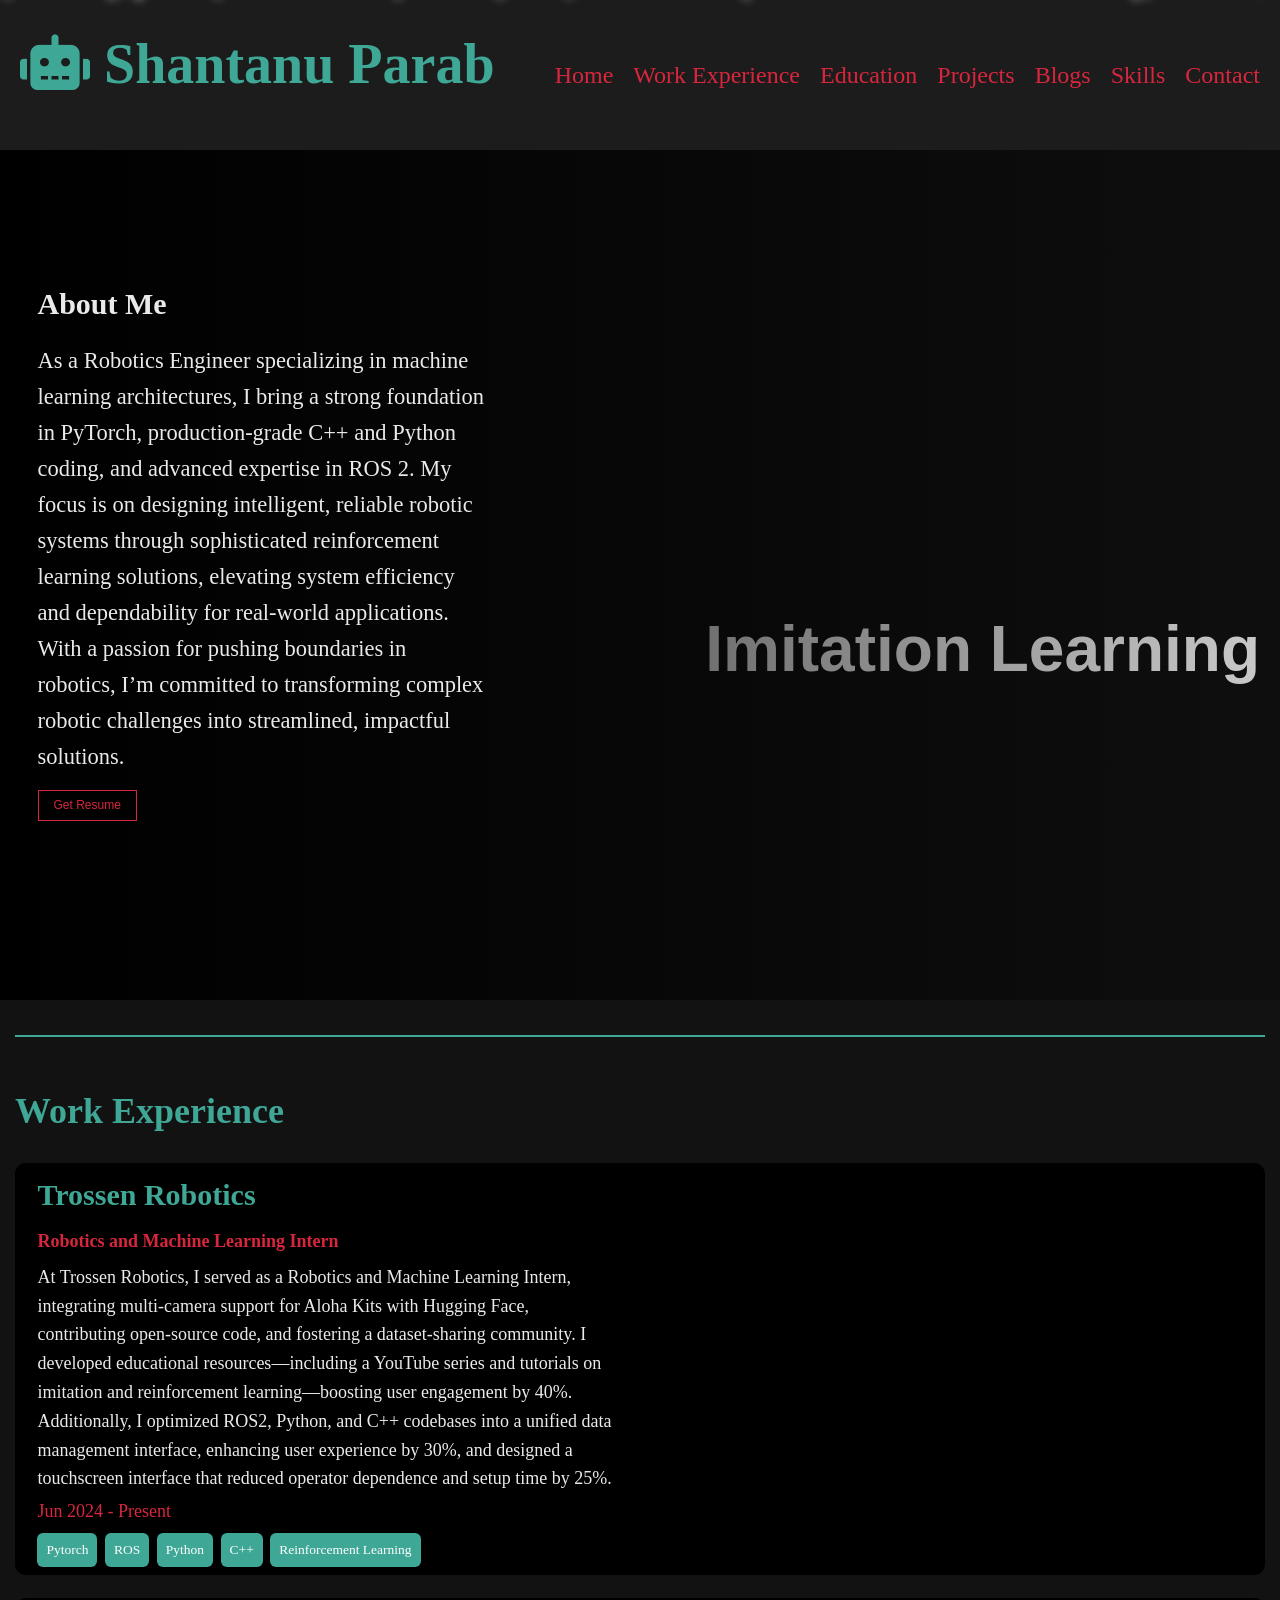
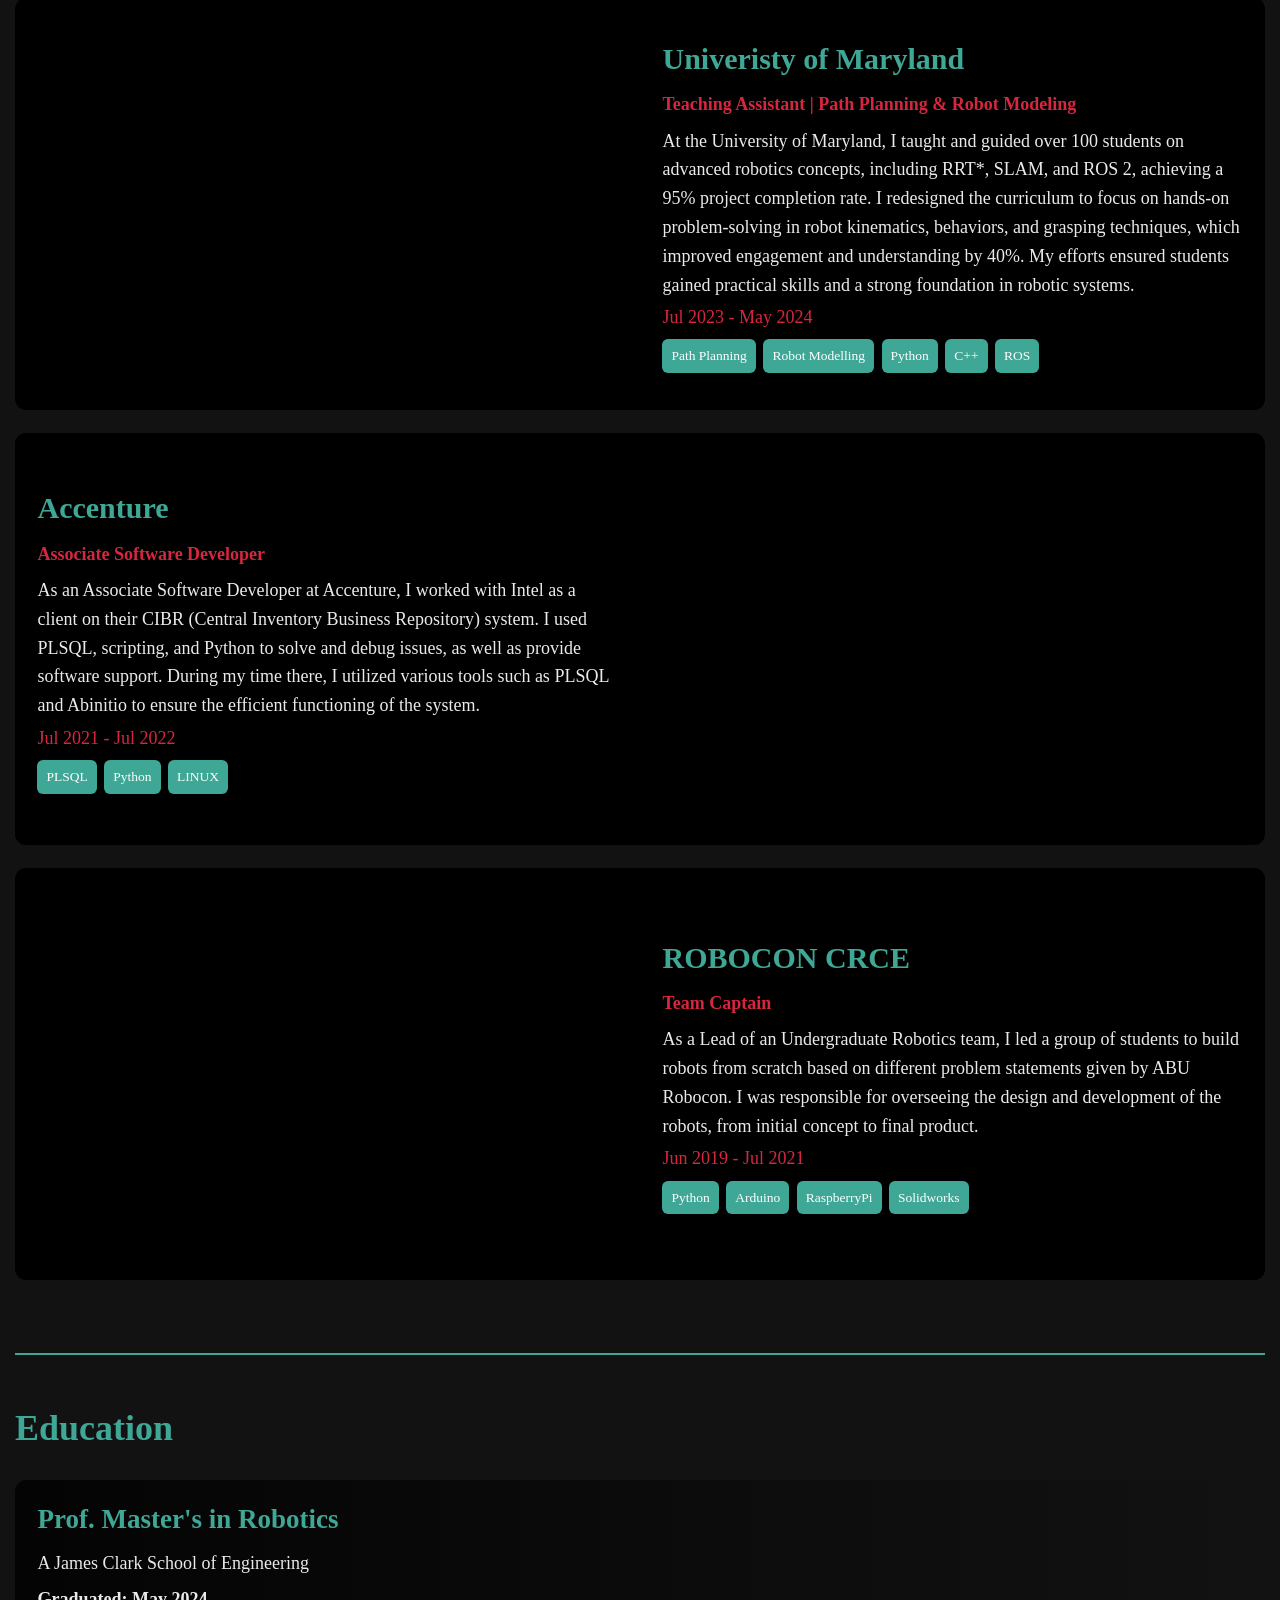
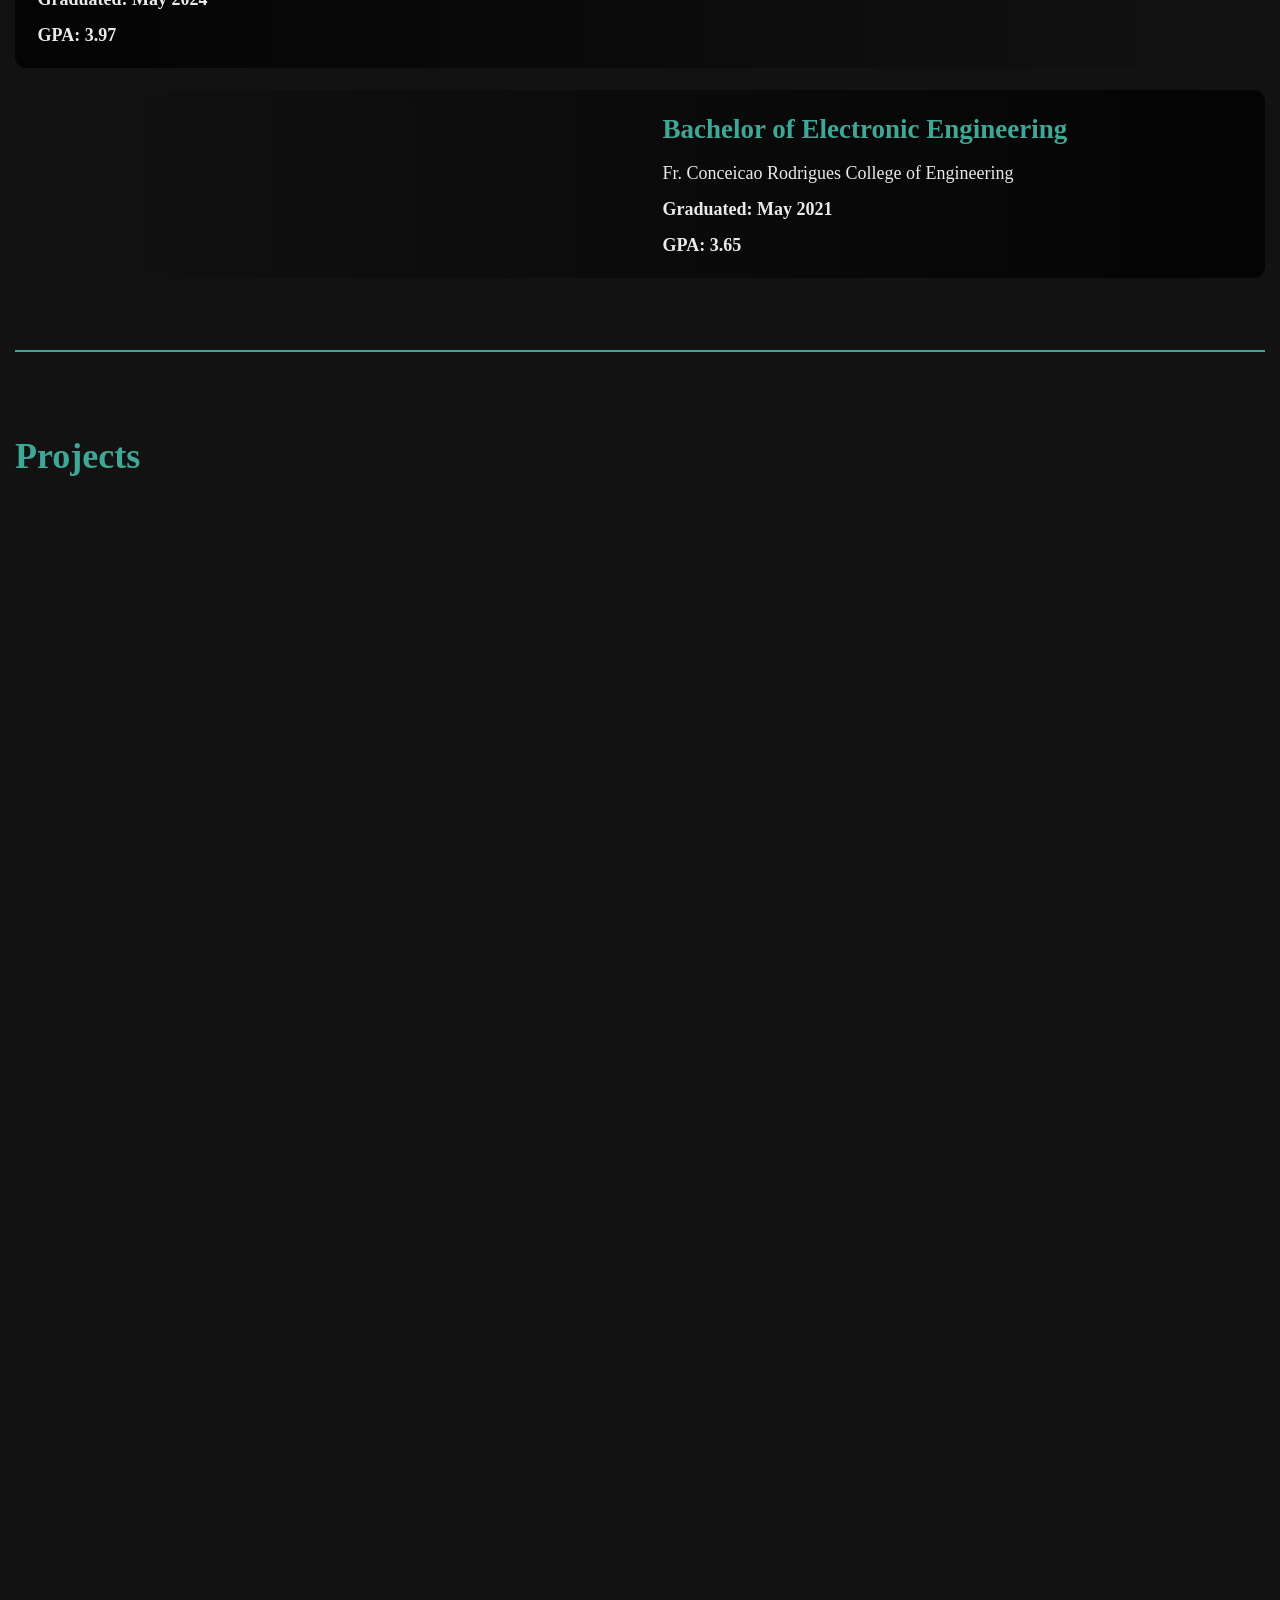
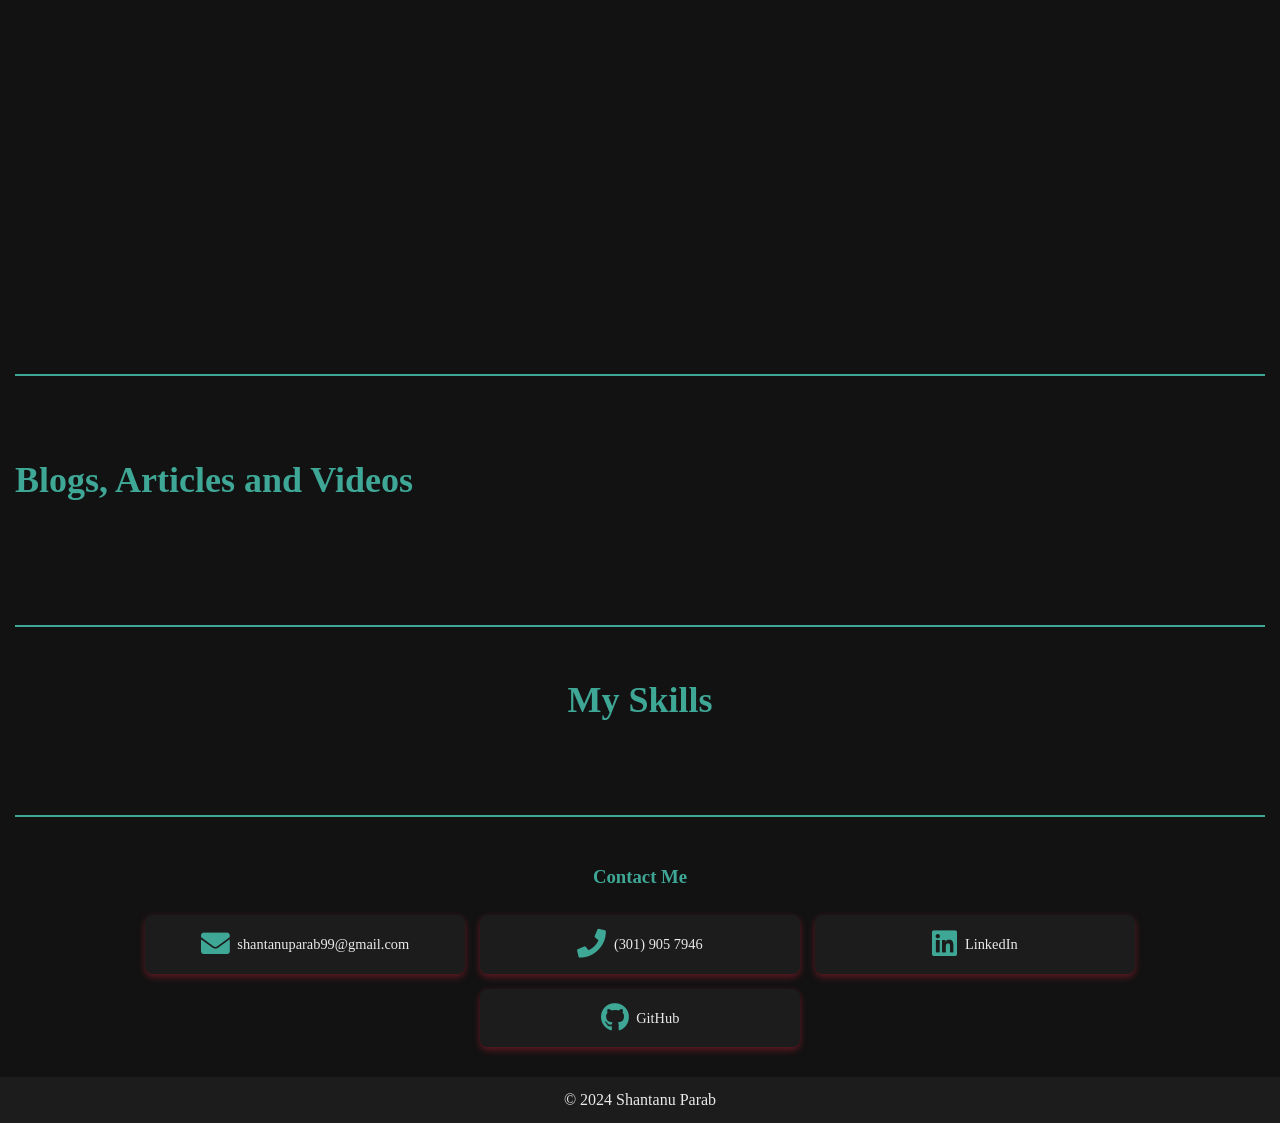
==== commit e7f3e84e: "Remove Bell" ====
--- a/index.html
+++ b/index.html
@@ -38,44 +38,44 @@
 			</ul>
 		</nav>
 	</header>
-	<div class="decorations">
-		<img src="images/logo/bell.png" alt="Christmas Bells" class="bell">
-		<img src="images/logo/holly.png" alt="Christmas Holly" class="holly">
-		<img src="images/logo/bell.png" alt="Christmas Bells" class="bell">
-		<img src="images/logo/holly.png" alt="Christmas Holly" class="holly">
-		<img src="images/logo/bell.png" alt="Christmas Bells" class="bell">
-		<img src="images/logo/holly.png" alt="Christmas Holly" class="holly">
-		<img src="images/logo/bell.png" alt="Christmas Bells" class="bell">
-		<img src="images/logo/holly.png" alt="Christmas Holly" class="holly">
-		<img src="images/logo/bell.png" alt="Christmas Bells" class="bell">
-		<img src="images/logo/holly.png" alt="Christmas Holly" class="holly">
-		<img src="images/logo/bell.png" alt="Christmas Bells" class="bell">
-		<img src="images/logo/holly.png" alt="Christmas Holly" class="holly">
-		<img src="images/logo/bell.png" alt="Christmas Bells" class="bell">
-		<img src="images/logo/holly.png" alt="Christmas Holly" class="holly">
-		<img src="images/logo/bell.png" alt="Christmas Bells" class="bell">
-		<img src="images/logo/holly.png" alt="Christmas Holly" class="holly">
-		<img src="images/logo/bell.png" alt="Christmas Bells" class="bell">
-		<img src="images/logo/holly.png" alt="Christmas Holly" class="holly">
-		<img src="images/logo/bell.png" alt="Christmas Bells" class="bell">
-		<img src="images/logo/holly.png" alt="Christmas Holly" class="holly">
-		<img src="images/logo/bell.png" alt="Christmas Bells" class="bell">
-		<img src="images/logo/holly.png" alt="Christmas Holly" class="holly">
-		<img src="images/logo/bell.png" alt="Christmas Bells" class="bell">
-		<img src="images/logo/holly.png" alt="Christmas Holly" class="holly">
-		<img src="images/logo/bell.png" alt="Christmas Bells" class="bell">
-		<img src="images/logo/holly.png" alt="Christmas Holly" class="holly">
-		<img src="images/logo/bell.png" alt="Christmas Bells" class="bell">
-		<img src="images/logo/holly.png" alt="Christmas Holly" class="holly">
-		<img src="images/logo/bell.png" alt="Christmas Bells" class="bell">
-		<img src="images/logo/holly.png" alt="Christmas Holly" class="holly">
-		<img src="images/logo/bell.png" alt="Christmas Bells" class="bell">
-		<img src="images/logo/holly.png" alt="Christmas Holly" class="holly">
-		<img src="images/logo/bell.png" alt="Christmas Bells" class="bell">
-		<img src="images/logo/holly.png" alt="Christmas Holly" class="holly">
-		<img src="images/logo/bell.png" alt="Christmas Bells" class="bell">
-		<img src="images/logo/holly.png" alt="Christmas Holly" class="holly">
-	</div>
+	<!-- <div class="decorations">
+		<img src="images/logo/bell.png" alt="Christmas Bells" class="bell">
+		<img src="images/logo/holly.png" alt="Christmas Holly" class="holly">
+		<img src="images/logo/bell.png" alt="Christmas Bells" class="bell">
+		<img src="images/logo/holly.png" alt="Christmas Holly" class="holly">
+		<img src="images/logo/bell.png" alt="Christmas Bells" class="bell">
+		<img src="images/logo/holly.png" alt="Christmas Holly" class="holly">
+		<img src="images/logo/bell.png" alt="Christmas Bells" class="bell">
+		<img src="images/logo/holly.png" alt="Christmas Holly" class="holly">
+		<img src="images/logo/bell.png" alt="Christmas Bells" class="bell">
+		<img src="images/logo/holly.png" alt="Christmas Holly" class="holly">
+		<img src="images/logo/bell.png" alt="Christmas Bells" class="bell">
+		<img src="images/logo/holly.png" alt="Christmas Holly" class="holly">
+		<img src="images/logo/bell.png" alt="Christmas Bells" class="bell">
+		<img src="images/logo/holly.png" alt="Christmas Holly" class="holly">
+		<img src="images/logo/bell.png" alt="Christmas Bells" class="bell">
+		<img src="images/logo/holly.png" alt="Christmas Holly" class="holly">
+		<img src="images/logo/bell.png" alt="Christmas Bells" class="bell">
+		<img src="images/logo/holly.png" alt="Christmas Holly" class="holly">
+		<img src="images/logo/bell.png" alt="Christmas Bells" class="bell">
+		<img src="images/logo/holly.png" alt="Christmas Holly" class="holly">
+		<img src="images/logo/bell.png" alt="Christmas Bells" class="bell">
+		<img src="images/logo/holly.png" alt="Christmas Holly" class="holly">
+		<img src="images/logo/bell.png" alt="Christmas Bells" class="bell">
+		<img src="images/logo/holly.png" alt="Christmas Holly" class="holly">
+		<img src="images/logo/bell.png" alt="Christmas Bells" class="bell">
+		<img src="images/logo/holly.png" alt="Christmas Holly" class="holly">
+		<img src="images/logo/bell.png" alt="Christmas Bells" class="bell">
+		<img src="images/logo/holly.png" alt="Christmas Holly" class="holly">
+		<img src="images/logo/bell.png" alt="Christmas Bells" class="bell">
+		<img src="images/logo/holly.png" alt="Christmas Holly" class="holly">
+		<img src="images/logo/bell.png" alt="Christmas Bells" class="bell">
+		<img src="images/logo/holly.png" alt="Christmas Holly" class="holly">
+		<img src="images/logo/bell.png" alt="Christmas Bells" class="bell">
+		<img src="images/logo/holly.png" alt="Christmas Holly" class="holly">
+		<img src="images/logo/bell.png" alt="Christmas Bells" class="bell">
+		<img src="images/logo/holly.png" alt="Christmas Holly" class="holly">
+	</div> -->
 	<main>
 		<div id="snowfall"></div>
 		<section id="about">
--- a/css/about.css
+++ b/css/about.css
@@ -183,3 +183,20 @@
         font-size: 1.125rem; /* Reduced from 1.5rem */
     }
 }
+
+
+
+/* Add this CSS to style the text overlay */
+.text-overlay {
+    position: absolute;
+    bottom: 300px;
+    right: 20px;
+    color: white;
+    background-color: var(--background-color);
+    font-family: 'Roboto', sans-serif;
+    font-size: 4rem;
+    font-weight: bold;
+    transition: all 1s ease;
+    opacity: 0;
+    transform: translateX(100%);
+}
--- a/css/projects.css
+++ b/css/projects.css
@@ -110,7 +110,7 @@
     background-color: rgba(0, 0, 0, 0.8);
     justify-content: center;
     align-items: center;
-    z-index: 1000;
+    z-index: 10000;
     font-size: 1.2rem;
 }
 
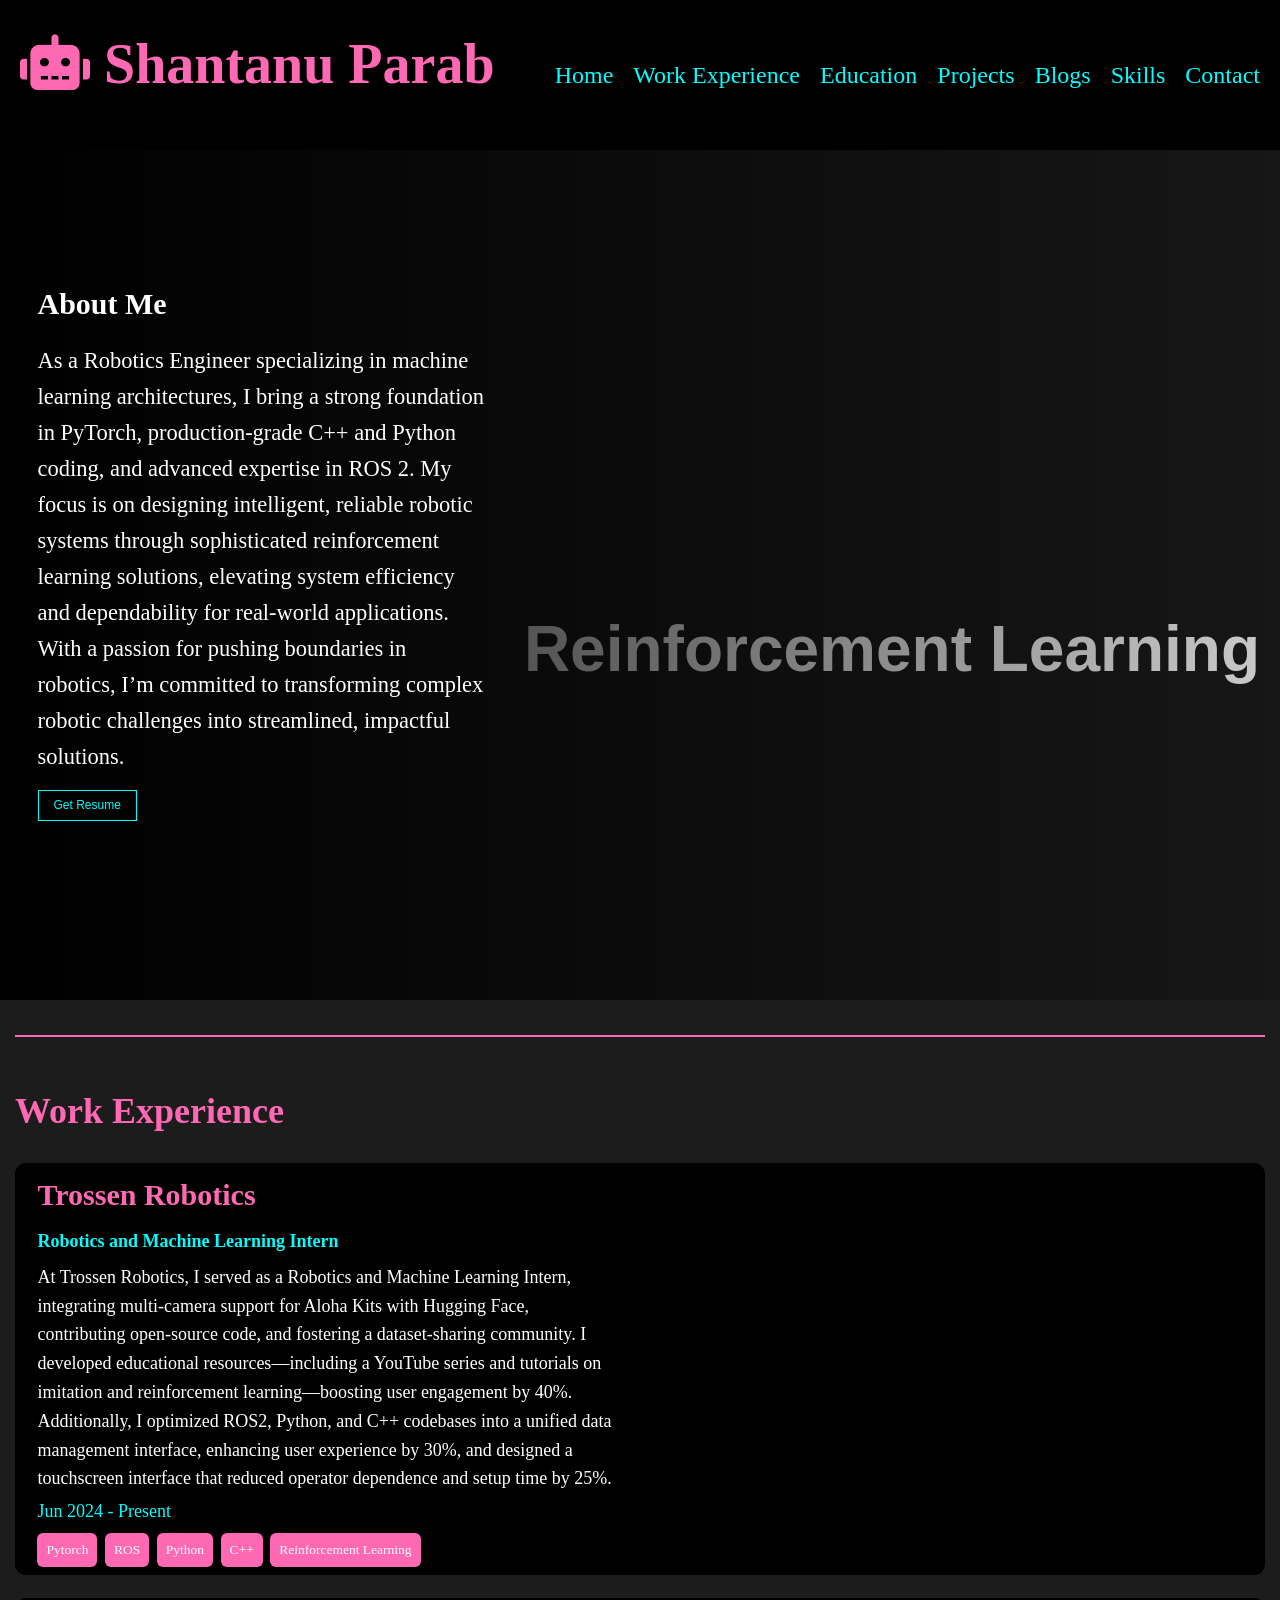
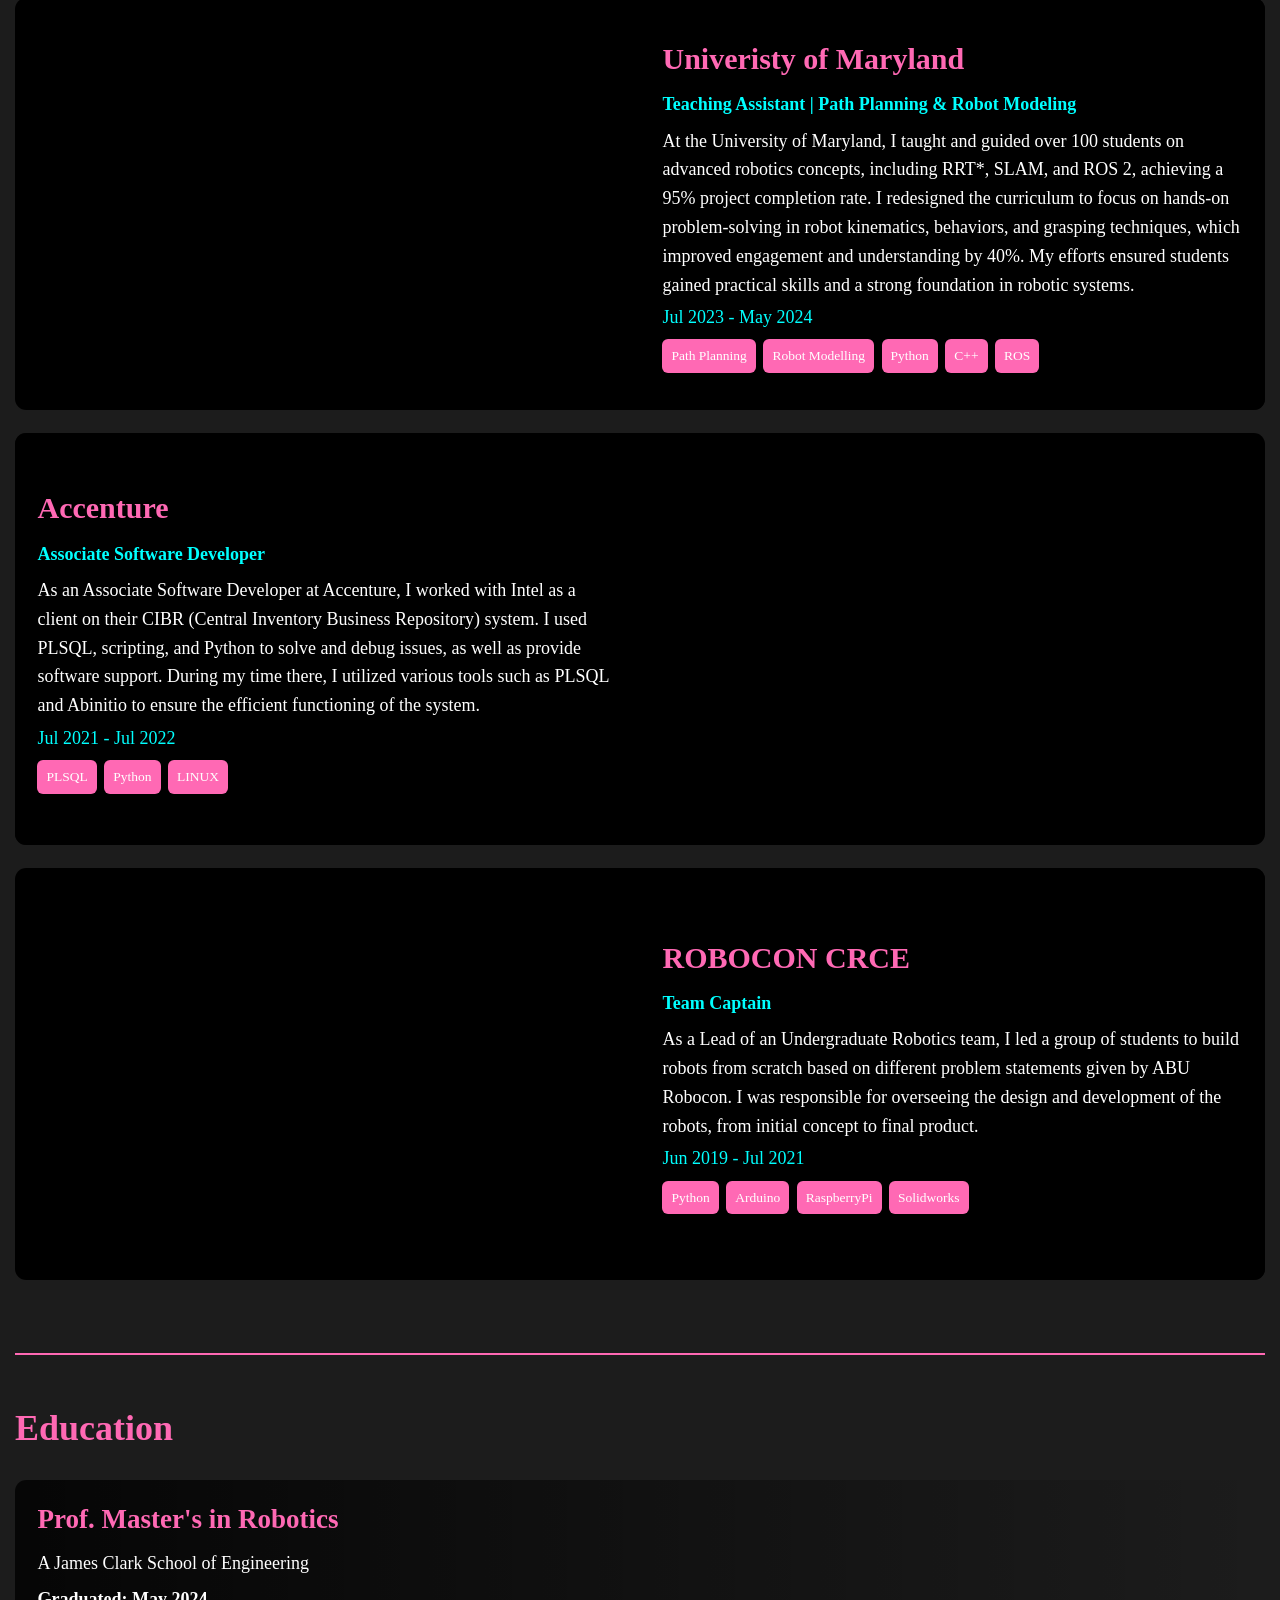
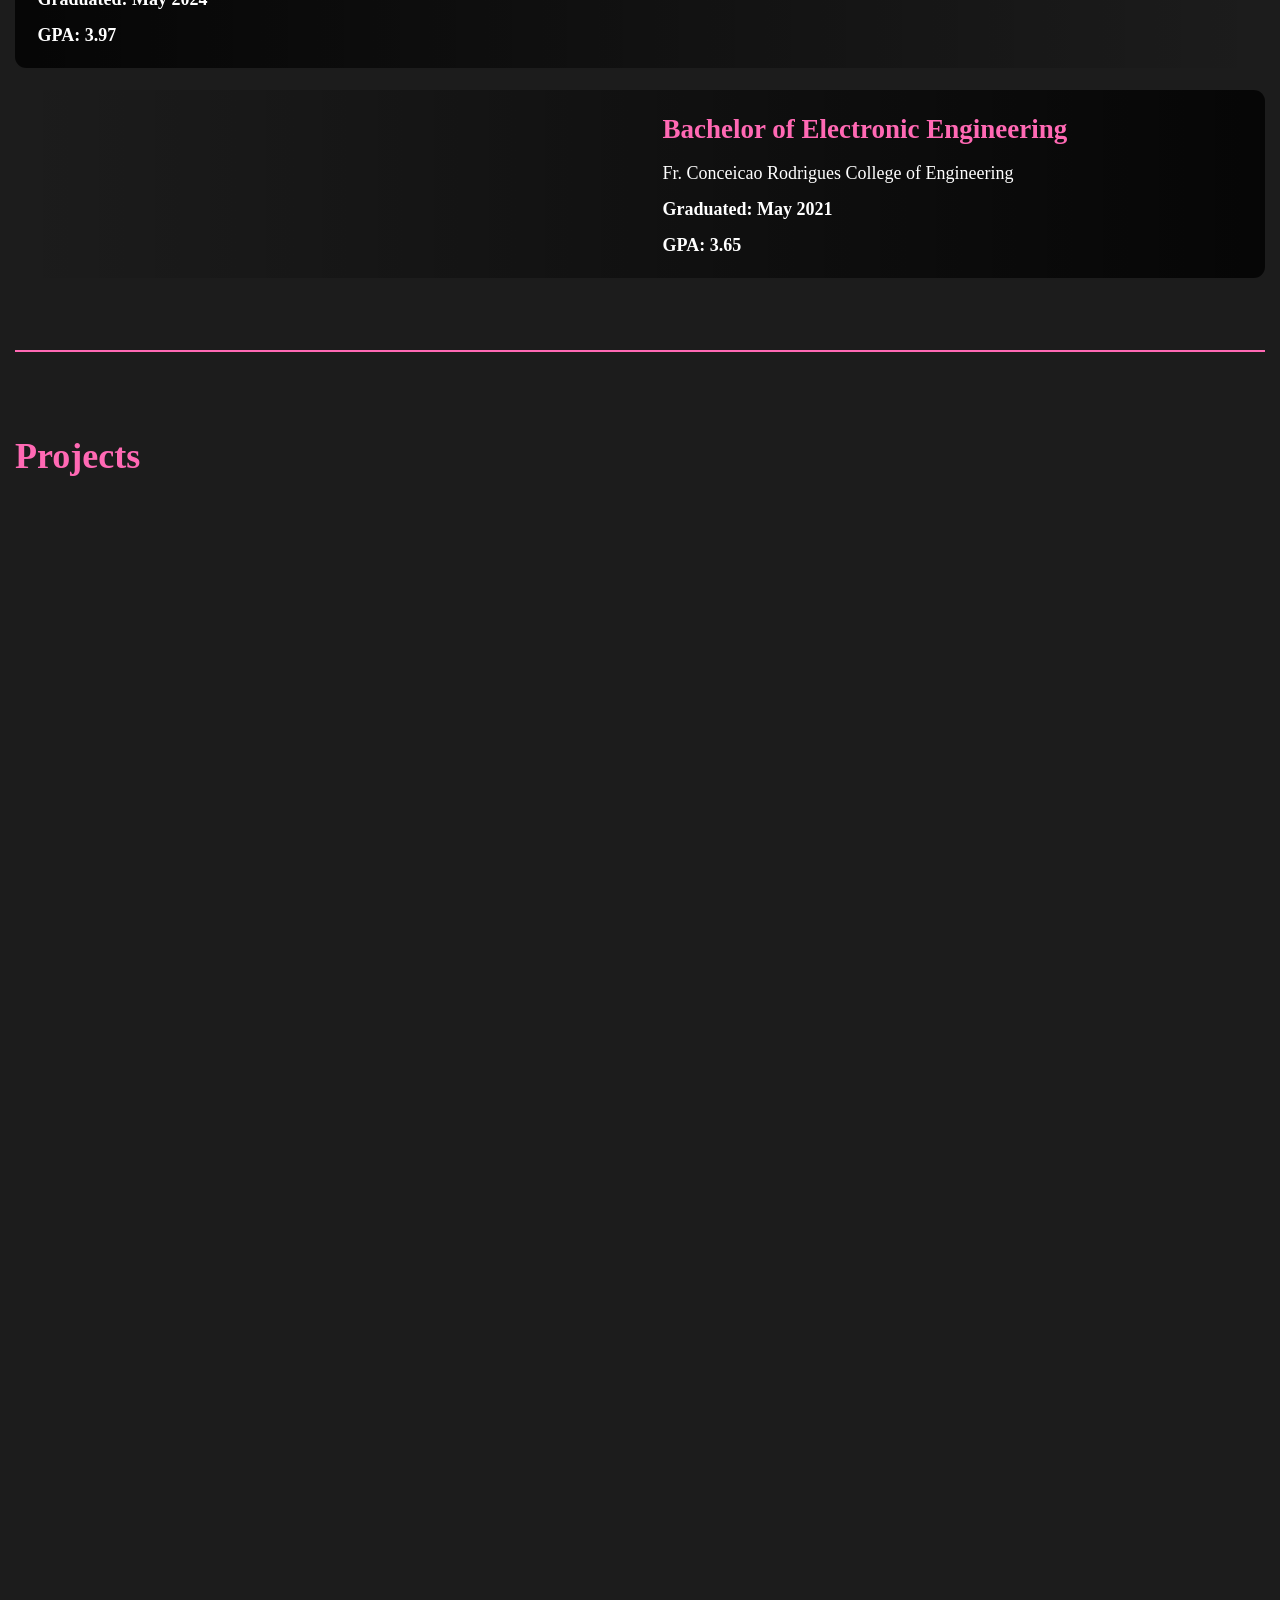
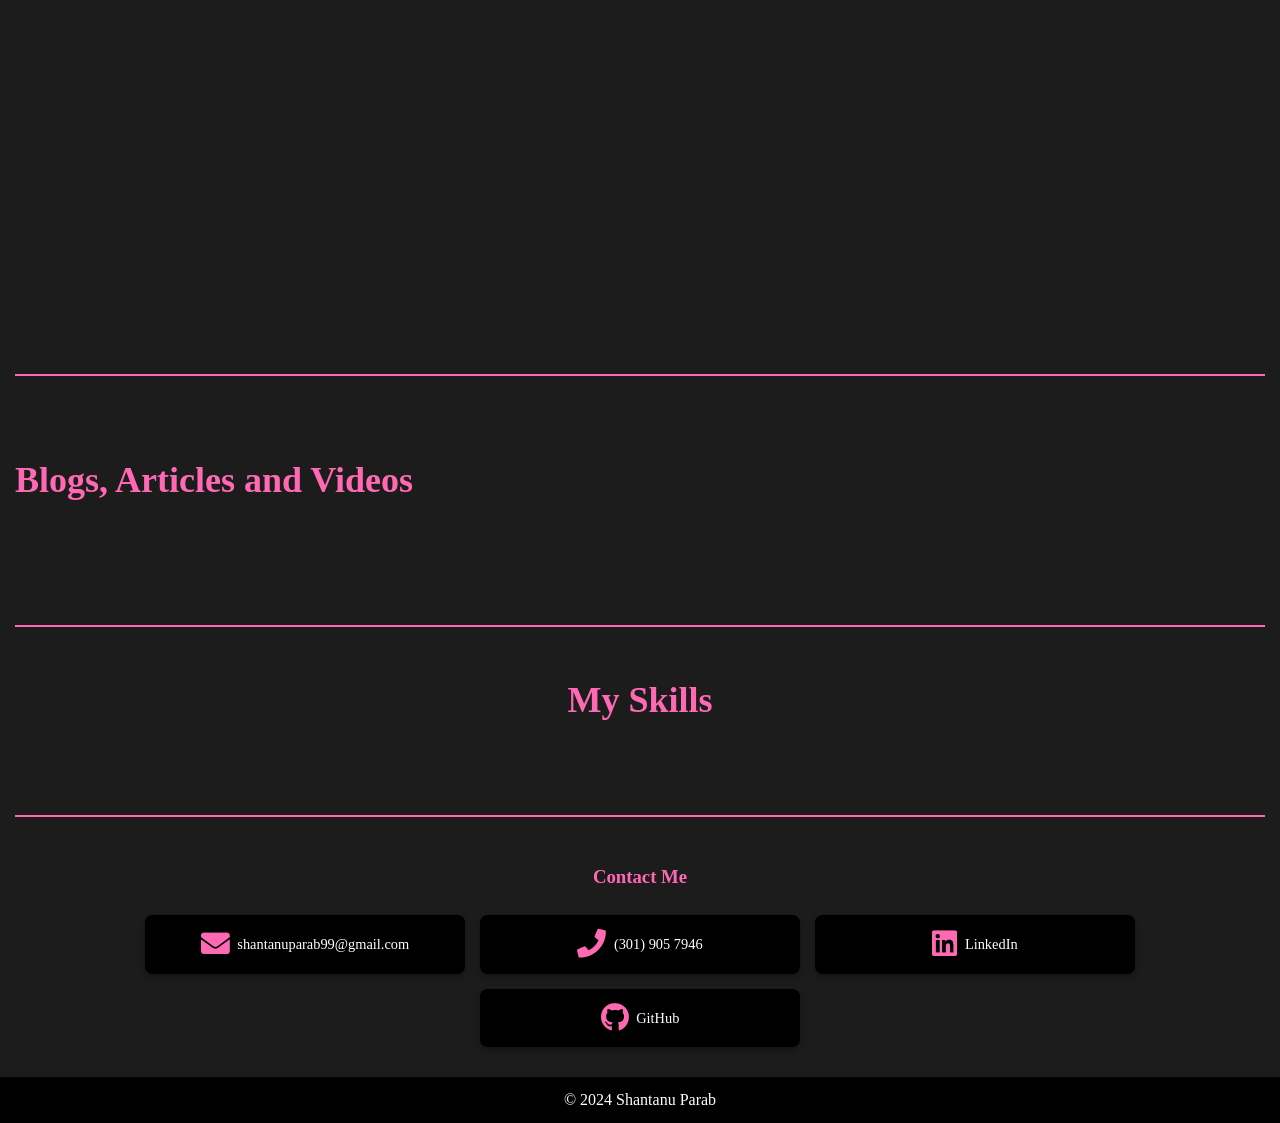
==== commit 3328b836: "Updates" ====
--- a/index.html
+++ b/index.html
@@ -38,46 +38,8 @@
 			</ul>
 		</nav>
 	</header>
-	<!-- <div class="decorations">
-		<img src="images/logo/bell.png" alt="Christmas Bells" class="bell">
-		<img src="images/logo/holly.png" alt="Christmas Holly" class="holly">
-		<img src="images/logo/bell.png" alt="Christmas Bells" class="bell">
-		<img src="images/logo/holly.png" alt="Christmas Holly" class="holly">
-		<img src="images/logo/bell.png" alt="Christmas Bells" class="bell">
-		<img src="images/logo/holly.png" alt="Christmas Holly" class="holly">
-		<img src="images/logo/bell.png" alt="Christmas Bells" class="bell">
-		<img src="images/logo/holly.png" alt="Christmas Holly" class="holly">
-		<img src="images/logo/bell.png" alt="Christmas Bells" class="bell">
-		<img src="images/logo/holly.png" alt="Christmas Holly" class="holly">
-		<img src="images/logo/bell.png" alt="Christmas Bells" class="bell">
-		<img src="images/logo/holly.png" alt="Christmas Holly" class="holly">
-		<img src="images/logo/bell.png" alt="Christmas Bells" class="bell">
-		<img src="images/logo/holly.png" alt="Christmas Holly" class="holly">
-		<img src="images/logo/bell.png" alt="Christmas Bells" class="bell">
-		<img src="images/logo/holly.png" alt="Christmas Holly" class="holly">
-		<img src="images/logo/bell.png" alt="Christmas Bells" class="bell">
-		<img src="images/logo/holly.png" alt="Christmas Holly" class="holly">
-		<img src="images/logo/bell.png" alt="Christmas Bells" class="bell">
-		<img src="images/logo/holly.png" alt="Christmas Holly" class="holly">
-		<img src="images/logo/bell.png" alt="Christmas Bells" class="bell">
-		<img src="images/logo/holly.png" alt="Christmas Holly" class="holly">
-		<img src="images/logo/bell.png" alt="Christmas Bells" class="bell">
-		<img src="images/logo/holly.png" alt="Christmas Holly" class="holly">
-		<img src="images/logo/bell.png" alt="Christmas Bells" class="bell">
-		<img src="images/logo/holly.png" alt="Christmas Holly" class="holly">
-		<img src="images/logo/bell.png" alt="Christmas Bells" class="bell">
-		<img src="images/logo/holly.png" alt="Christmas Holly" class="holly">
-		<img src="images/logo/bell.png" alt="Christmas Bells" class="bell">
-		<img src="images/logo/holly.png" alt="Christmas Holly" class="holly">
-		<img src="images/logo/bell.png" alt="Christmas Bells" class="bell">
-		<img src="images/logo/holly.png" alt="Christmas Holly" class="holly">
-		<img src="images/logo/bell.png" alt="Christmas Bells" class="bell">
-		<img src="images/logo/holly.png" alt="Christmas Holly" class="holly">
-		<img src="images/logo/bell.png" alt="Christmas Bells" class="bell">
-		<img src="images/logo/holly.png" alt="Christmas Holly" class="holly">
-	</div> -->
+
 	<main>
-		<div id="snowfall"></div>
 		<section id="about">
 			<div class="about-image-overlay"></div>
 			<video id="about-video" autoplay muted loop playsinline>
@@ -298,9 +260,7 @@
 			  </div>
 			</div>
 		  </section>
-		  <div id="sled-footer">
-			<img src="images/logo/santa.png" alt="Sled" />
-		</div>
+
 		  
 	</main>
 	<footer>
--- a/css/styles_new.css
+++ b/css/styles_new.css
@@ -1,111 +1,15 @@
 :root {
-    --primary-color: #D7263D;   /* Sleek Crimson Red (Festive) */
-    --secondary-color: #3FA796; /* Modern Pine Green */
-    --background-color: #121212; /* Jet Black for Dark Theme */
-    --navbar-bg-color: #1C1C1C;  /* Charcoal Gray for Subtle Navbar */
-    --text-color: #EAEAEA;  /* Warm Off-White Text */
-    --hover-text-color: #FFD700; /* Festive Gold for Hover Effects */
-    --muted-text-color: #B0B0B0; /* Cool Gray for Secondary Text */
-    --shadow-color: rgba(215, 38, 61, 0.4); /* Crimson Glow for Shadows */
-    --meter-bg-color: #444444; /* Neutral Gray for Track Backgrounds */
-    --list-color: rgba(63, 167, 150, 0.2); /* Frosted Pine Green for Highlights */
-    --list-color-dark: rgba(63, 167, 150, 0.3); /* Darker Frosted Pine Green for Active States */
-}
-
-#snowfall {
-    position: fixed;
-    top: 0;
-    left: 0;
-    width: 100%;
-    height: 100%;
-    pointer-events: none;
-    z-index: 1000;
-    background: transparent;
-}
-
-.snowflake {
-    position: absolute;
-    top: -10px;
-    width: 10px;
-    height: 10px;
-    background-color: white;
-    border-radius: 50%;
-    box-shadow: 0 0 10px rgba(255, 255, 255, 0.6);
-    animation: fall linear infinite;
-}
-
-@keyframes fall {
-    to {
-        transform: translateY(100vh);
-    }
-}
-
-#sled-footer {
-    position: fixed; /* Ensures it's fixed to the viewport */
-    bottom: -200px; /* Anchors the sled to the bottom of the viewport */
-    left: -500px; /* Starts off-screen */
-    z-index: 999; /* Places it above other elements */
-    animation: slideIn 50s linear infinite; /* Smooth sliding animation */
-    pointer-events: none; /* Prevent interactions with the sled */
-}
-
-#sled-footer img {
-    filter: invert(1); /* Inverts black to white */
-    width: 550px; /* Adjust the sled size as needed */
-    height: auto; /* Maintain aspect ratio */
-    display: block; /* Ensures no inline spacing issues */
-}
-
-@keyframes slideIn {
-    0% {
-        left: -50px; /* Off-screen to the left */
-    }
-    50% {
-        left: 50%; /* Center of the viewport */
-    }
-    100% {
-        left: 100%; /* Completely off-screen to the right */
-    }
-}
-
-
-
-/* Decorations Styling */
-.decorations {
-    position: fixed; /* Fixed position in the viewport */
-    top: 0; /* Sticks to the top */
-    width: 100%; /* Stretch across the width of the page */
-    display: flex;
-    justify-content: center;
-    gap: 30px;
-    z-index: 2000; /* High enough to stay above other elements */
-    background: none;
-    padding: 110px 0;
-}
-
-.decorations img {
-    width: 100px; /* Set an appropriate size for images */
-    height: auto; /* Maintain aspect ratio */
-    display: inline-block;
-    visibility: visible;
-    z-index: 2000; /* Ensure decorations are above other content */
-}
-
-/* Add Hanging Animation */
-.bell, .holly {
-    animation: sway 3s infinite ease-in-out;
-}
-
-@keyframes sway {
-    0% {
-        transform: rotate(-10deg);
-    }
-    50% {
-        transform: rotate(10deg);
-    }
-    100% {
-        transform: rotate(-10deg);
-    }
+    --primary-color: #00FFFF;   /* Neon Blue */
+    --secondary-color: #FF69B4; /* Neon Pink */
+    --background-color: #1C1C1C; /* Dark Background */
+    --navbar-bg-color: #000000;  /* Navbar and footer background */
+    --text-color: #FFFFFF;  /* Default text color (White) */
+    --hover-text-color: #000000; /* Hover text color (Black) */
+    --muted-text-color: #BBBBBB; /* Light gray for less important text */
+    --shadow-color: rgba(0, 0, 0, 0.3); /* Subtle shadow for elements */
+    --meter-bg-color: #444; /* Meter track background */
+    --list-color: rgba(255, 105, 180, 0.2);
+    --list-color-dark: rgba(255, 105, 180, 0.3);
 }
 
 /* Global Styles */
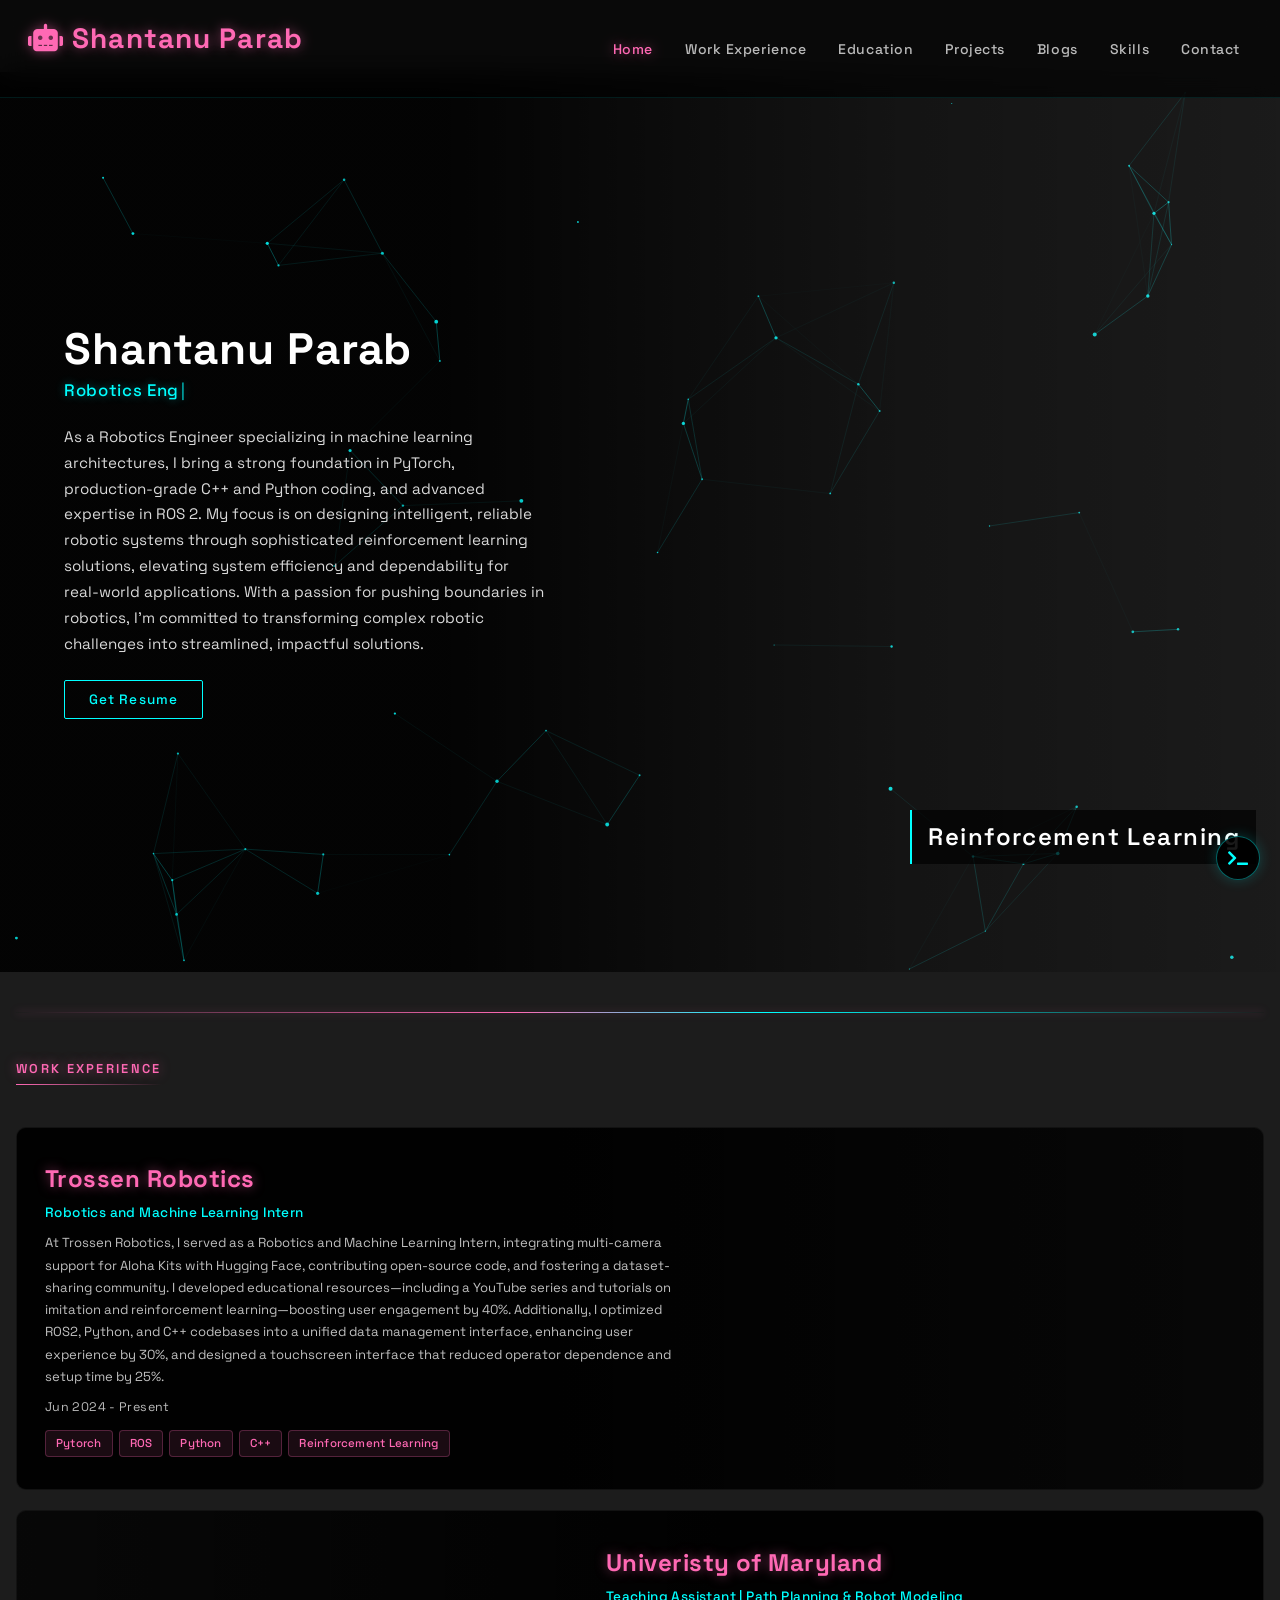
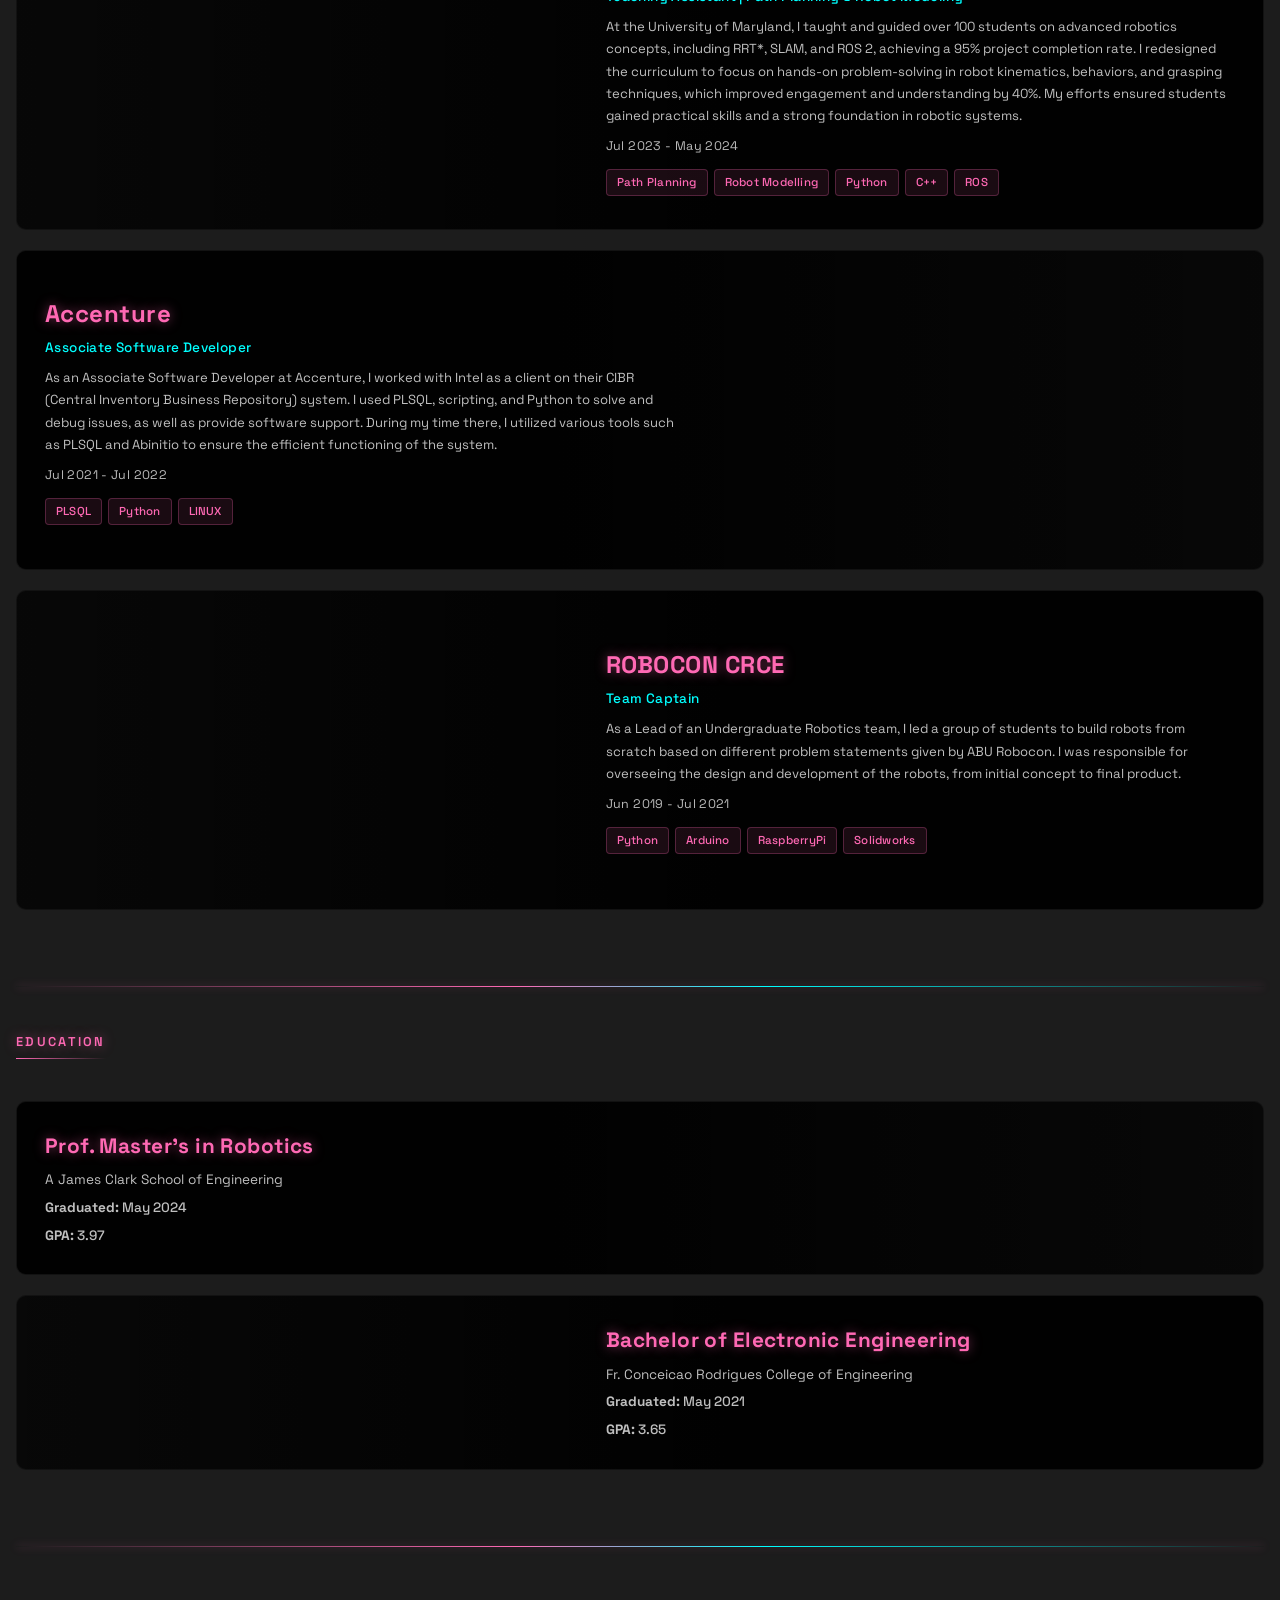
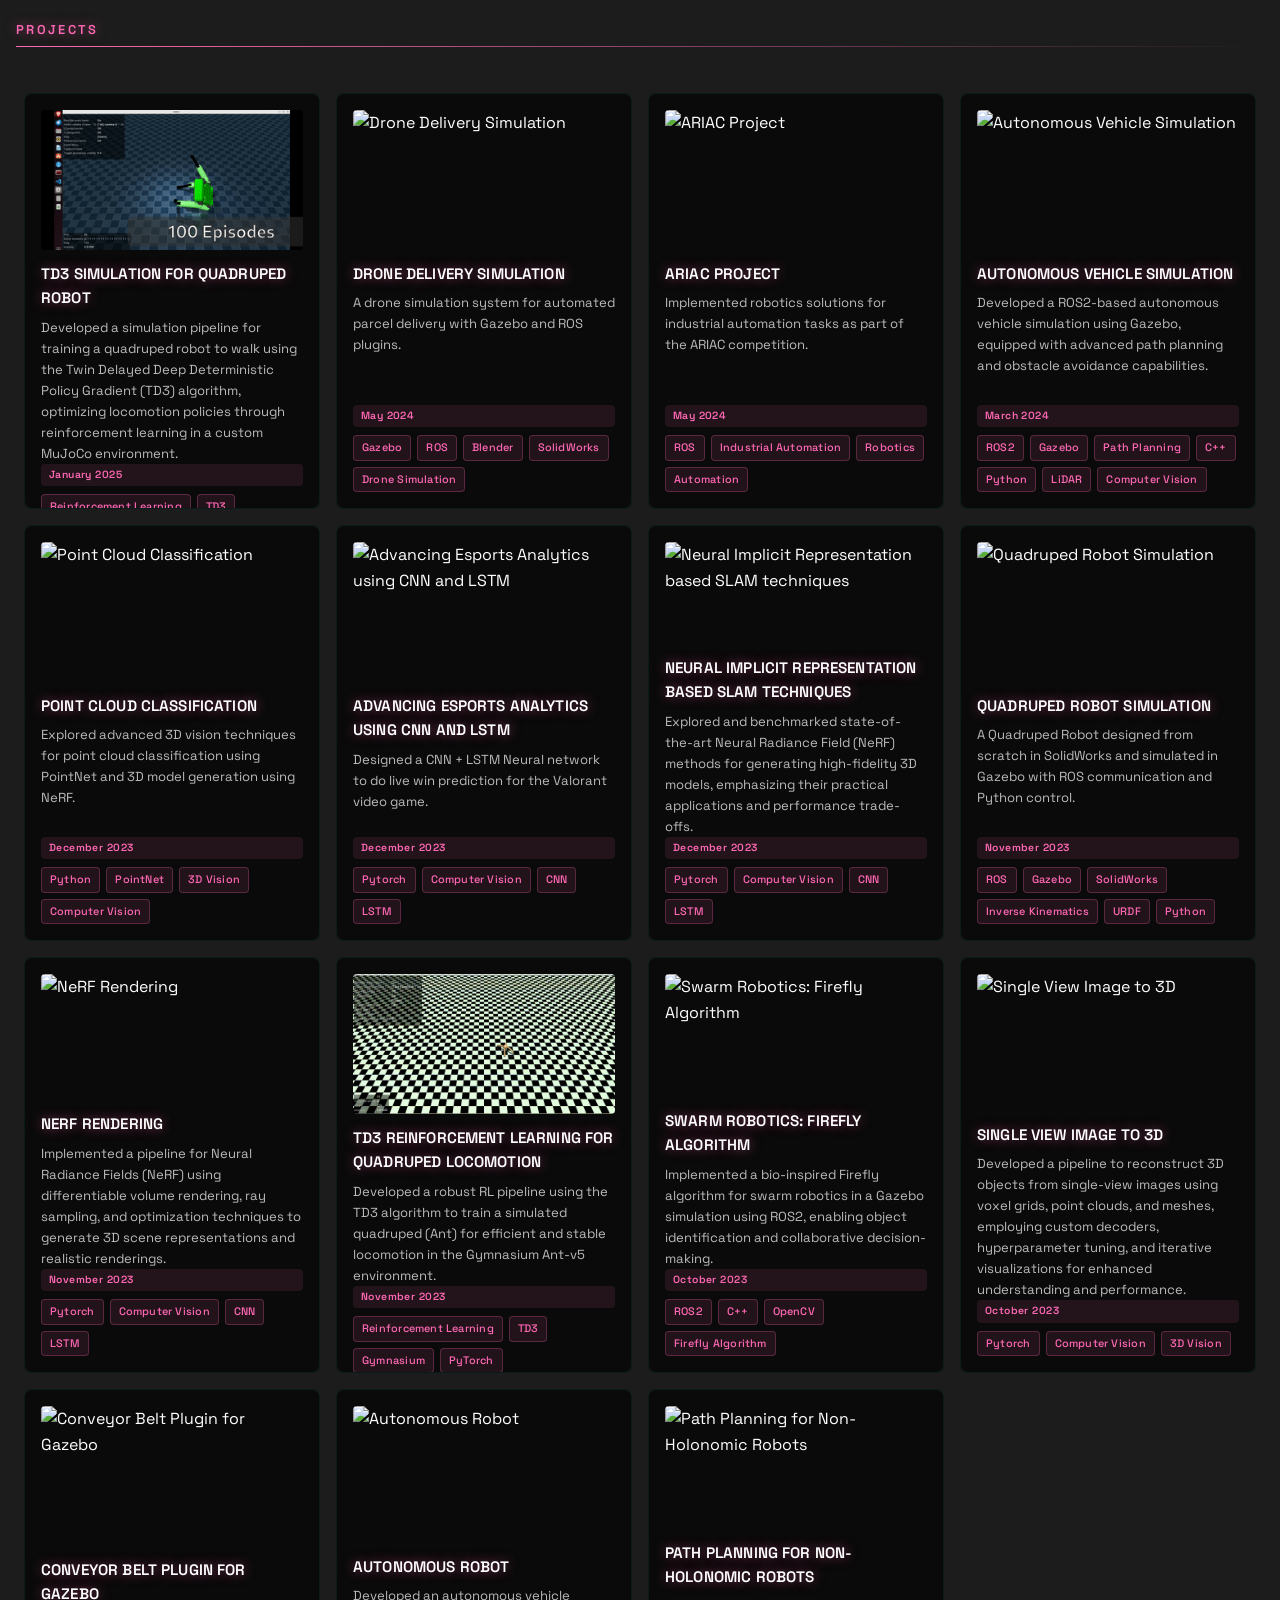
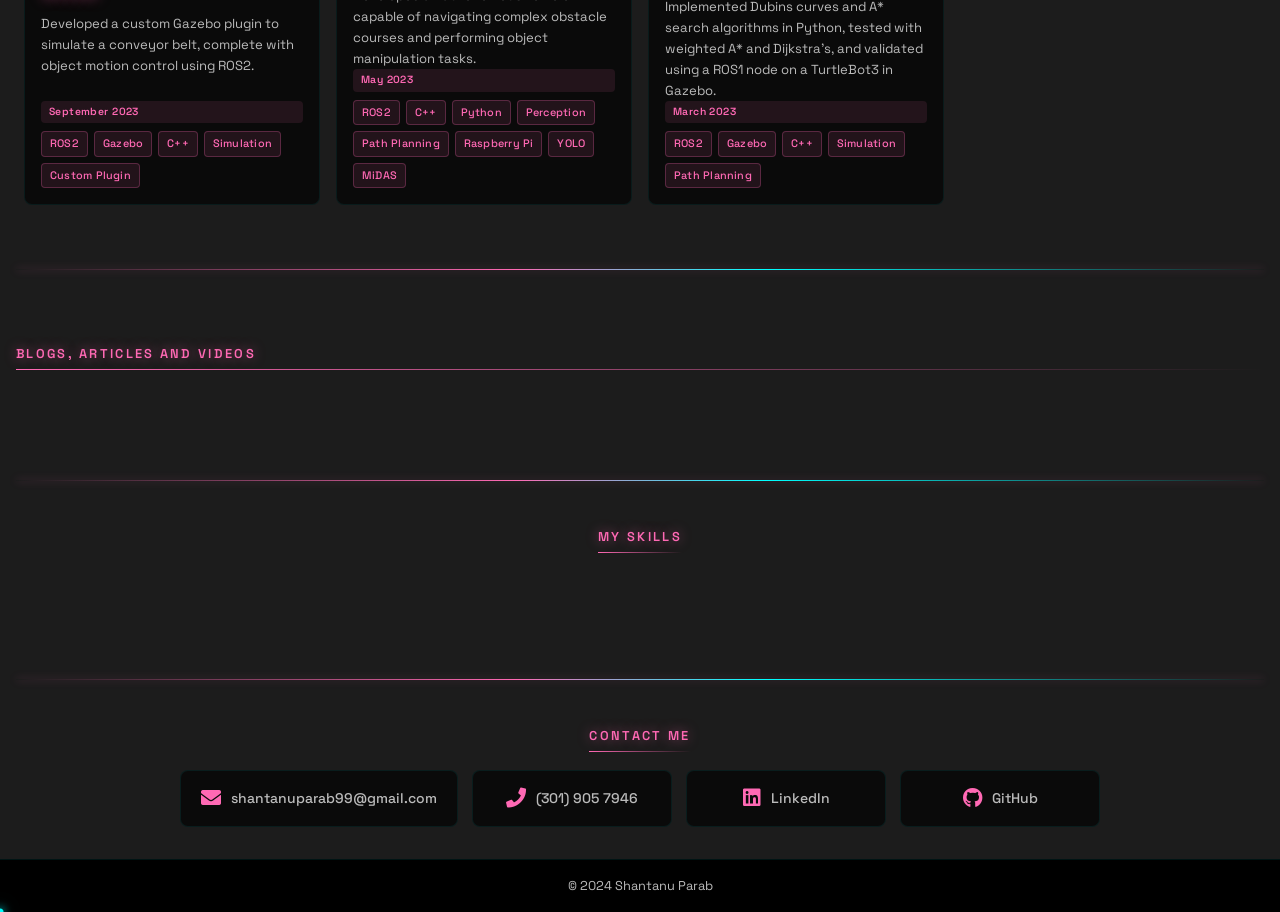
==== commit 08053132: "Update website styles, scripts, and add interactive features" ====
--- a/index.html
+++ b/index.html
@@ -2,7 +2,10 @@
 <html>
 <head>
 	<meta charset="UTF-8">
-	<title>Portfolio</title>
+	<meta name="description" content="Portfolio of Shantanu Parab — Robotics Engineer specializing in ROS2, PyTorch, and reinforcement learning.">
+	<title>Shantanu Parab | Robotics Engineer</title>
+	<link href="https://fonts.googleapis.com/css2?family=Space+Grotesk:wght@300;400;500;600;700&display=swap" rel="stylesheet">
+	<link rel="stylesheet" href="css/loading.css">
 	<link rel="stylesheet" href="css/styles_new.css">
 	<link rel="stylesheet" href="css/about.css">
 	<link rel="stylesheet" href="css/skills.css">
@@ -10,20 +13,16 @@
 	<link rel="stylesheet" href="css/blogs.css">
 	<link rel="stylesheet" href="css/work.css">
 	<link rel="stylesheet" href="css/contact.css">
-	<link rel="stylesheet" href="css/education.css"> 
+	<link rel="stylesheet" href="css/education.css">
+	<link rel="stylesheet" href="css/interactive.css">
 	<link rel="stylesheet" href="https://use.fontawesome.com/releases/v5.14.0/css/all.css" integrity="sha384-HzLeBuhoNPvSl5KYnjx0BT+WB0QEEqLprO+NBkkk5gbc67FTaL7XIGa2w1L0Xbgc" crossorigin="anonymous">
 	
 	<link rel="stylesheet" href="https://cdn.jsdelivr.net/gh/devicons/devicon@v2.15.1/devicon.min.css">
-	<!-- Link to jQuery library -->
-	<script src="https://code.jquery.com/jquery-3.6.0.min.js"></script>
-	<!-- Link to Slick CSS -->
-	<link rel="stylesheet" type="text/css" href="https://cdnjs.cloudflare.com/ajax/libs/slick-carousel/1.8.1/slick.min.css"/>
-
-	<!-- Link to Slick JavaScript -->
-	<script type="text/javascript" src="https://cdnjs.cloudflare.com/ajax/libs/slick-carousel/1.8.1/slick.min.js"></script>
-          
+
 </head>
 <body>
+	<div id="loading-screen"><div class="loader-content"><h1 class="loader-name" data-text="SHANTANU PARAB">SHANTANU PARAB</h1><p class="loader-role">Robotics Engineer · ML Researcher · ROS2 Developer</p><div class="loader-bar"><div class="loader-bar-fill"></div></div></div></div>
+	<div id="scroll-progress"></div>
 	<header>
 		<h1><i class="fas fa-robot"></i>  Shantanu Parab</h1>
 		<nav>
@@ -42,13 +41,14 @@
 	<main>
 		<section id="about">
 			<div class="about-image-overlay"></div>
-			<video id="about-video" autoplay muted loop playsinline>
-				<source src="../images/videos/aloha.mp4" type="video/mp4">
+			<video id="about-video" autoplay muted loop playsinline preload="none">
+				<source src="images/videos/aloha.mp4" type="video/mp4">
 				Your browser does not support HTML5 video.
 			</video>
 			<div class="about-content">
-				<h1>About Me</h1>
-				<p>
+				<h1>Shantanu Parab</h1>
+				<p class="hero-role"><span id="typed-role"></span><span class="typed-cursor">|</span></p>
+				<p class="hero-bio">
 					As a Robotics Engineer specializing in machine learning architectures, I bring a strong foundation in PyTorch, production-grade C++ and Python coding, and advanced expertise in ROS 2.
 					My focus is on designing intelligent, reliable robotic systems through sophisticated reinforcement learning solutions, elevating system efficiency and dependability for real-world applications.
 					With a passion for pushing boundaries in robotics, I’m committed to transforming complex robotic challenges into streamlined, impactful solutions.
@@ -75,7 +75,7 @@
 			<h2>Work Experience</h2>
 		
 			<!-- First Work Experience Card (Info on Left, Image as Background) -->
-			<div class="work-card" style="background-image: url('../images/background/trossen.webp');">
+			<div class="work-card" style="background-image: url('images/background/trossen.webp');">
 				<div class="work-info-left">
 					<h3>Trossen Robotics</h3>
 					<p class="job-title">Robotics and Machine Learning Intern</p>
@@ -95,7 +95,7 @@
 				</div>
 			</div>
 
-			<div class="work-card reverse" style="background-image: url('../images/logo/umd.png');">
+			<div class="work-card reverse" style="background-image: url('images/logo/umd.png');">
 				<div class="work-info-right">
 					<h3>Univeristy of Maryland</h3>
 					<p class="job-title">Teaching Assistant | Path Planning & Robot Modeling</p>
@@ -116,7 +116,7 @@
 				</div>
 			</div>
 
-			<div class="work-card" style="background-image: url('../images/background/accenture.png');">
+			<div class="work-card" style="background-image: url('images/background/accenture.png');">
 				<div class="work-info-left">
 					<h3>Accenture</h3>
 					<p class="job-title">Associate Software Developer</p>
@@ -136,7 +136,7 @@
 			</div>
 		
 			<!-- Second Work Experience Card (Info on Right, Image as Background) -->
-			<div class="work-card reverse" style="background-image: url('../images/background/robocon.jpeg');">
+			<div class="work-card reverse" style="background-image: url('images/background/robocon.jpeg');">
 				<div class="work-info-right">
 					<h3>ROBOCON CRCE</h3>
 					<p class="job-title">Team Captain</p>
@@ -268,4 +268,5 @@
 	</footer>
 </body>
 <script src="app.js"></script>
+<script src="js/interactive.js"></script>
 </html>
--- a/css/loading.css
+++ b/css/loading.css
@@ -0,0 +1,129 @@
+/* Loading Screen */
+#loading-screen {
+    position: fixed;
+    top: 0;
+    left: 0;
+    width: 100%;
+    height: 100%;
+    background: #000;
+    z-index: 99998;
+    display: flex;
+    align-items: center;
+    justify-content: center;
+    transition: opacity 0.6s ease, visibility 0.6s ease;
+}
+
+#loading-screen.hidden {
+    opacity: 0;
+    visibility: hidden;
+    pointer-events: none;
+}
+
+.loader-content {
+    display: flex;
+    flex-direction: column;
+    align-items: center;
+    gap: 16px;
+}
+
+.loader-name {
+    font-family: 'Space Grotesk', sans-serif;
+    font-size: clamp(1.8rem, 5vw, 3.5rem);
+    font-weight: 700;
+    color: #00FFFF;
+    letter-spacing: 0.25em;
+    position: relative;
+    text-shadow: 0 0 30px rgba(0, 255, 255, 0.9), 0 0 60px rgba(0, 255, 255, 0.4);
+    animation: glitchBase 2s infinite;
+    margin-bottom: 0;
+}
+
+.loader-name::before,
+.loader-name::after {
+    content: attr(data-text);
+    position: absolute;
+    top: 0;
+    left: 0;
+    width: 100%;
+    height: 100%;
+    letter-spacing: 0.25em;
+}
+
+.loader-name::before {
+    color: #FF69B4;
+    animation: glitchTop 0.4s infinite;
+    clip-path: polygon(0 0, 100% 0, 100% 40%, 0 40%);
+}
+
+.loader-name::after {
+    color: #00FFFF;
+    opacity: 0.6;
+    animation: glitchBottom 0.4s infinite;
+    clip-path: polygon(0 60%, 100% 60%, 100% 100%, 0 100%);
+}
+
+@keyframes glitchBase {
+    0%, 90%, 100% {
+        text-shadow: 0 0 30px rgba(0, 255, 255, 0.9), 0 0 60px rgba(0, 255, 255, 0.4);
+    }
+    92% {
+        text-shadow: -3px 0 #FF69B4, 3px 0 #00FFFF, 0 0 30px rgba(0, 255, 255, 0.9);
+    }
+    94% {
+        text-shadow: 3px 0 #FF69B4, -3px 0 #00FFFF;
+    }
+    96% {
+        text-shadow: 0 0 30px rgba(0, 255, 255, 0.9), 0 0 60px rgba(0, 255, 255, 0.4);
+    }
+}
+
+@keyframes glitchTop {
+    0%, 85%, 100% { transform: translate(0); opacity: 0; }
+    88% { transform: translate(-3px, -2px); opacity: 0.7; }
+    91% { transform: translate(3px, 0); opacity: 0.5; }
+    94% { transform: translate(0); opacity: 0; }
+}
+
+@keyframes glitchBottom {
+    0%, 85%, 100% { transform: translate(0); opacity: 0; }
+    88% { transform: translate(3px, 2px); opacity: 0.5; }
+    91% { transform: translate(-3px, 0); opacity: 0.7; }
+    94% { transform: translate(0); opacity: 0; }
+}
+
+.loader-role {
+    font-family: 'Space Grotesk', sans-serif;
+    color: #FF69B4;
+    font-size: 0.75rem;
+    letter-spacing: 0.25em;
+    text-transform: uppercase;
+    opacity: 0;
+    animation: fadeInLoader 0.4s 0.3s ease forwards;
+}
+
+.loader-bar {
+    width: 220px;
+    height: 2px;
+    background: #1a1a1a;
+    border-radius: 2px;
+    overflow: hidden;
+    margin-top: 8px;
+}
+
+.loader-bar-fill {
+    height: 100%;
+    background: linear-gradient(90deg, #00FFFF, #FF69B4);
+    box-shadow: 0 0 10px #00FFFF;
+    animation: loadBarAnim 1.4s cubic-bezier(0.4, 0, 0.2, 1) forwards;
+    width: 0%;
+}
+
+@keyframes loadBarAnim {
+    0% { width: 0%; }
+    60% { width: 75%; }
+    100% { width: 100%; }
+}
+
+@keyframes fadeInLoader {
+    to { opacity: 1; }
+}
--- a/css/styles_new.css
+++ b/css/styles_new.css
@@ -1,22 +1,26 @@
+@import url('https://fonts.googleapis.com/css2?family=Space+Grotesk:wght@300;400;500;600;700&display=swap');
+
 :root {
-    --primary-color: #00FFFF;   /* Neon Blue */
-    --secondary-color: #FF69B4; /* Neon Pink */
-    --background-color: #1C1C1C; /* Dark Background */
-    --navbar-bg-color: #000000;  /* Navbar and footer background */
-    --text-color: #FFFFFF;  /* Default text color (White) */
-    --hover-text-color: #000000; /* Hover text color (Black) */
-    --muted-text-color: #BBBBBB; /* Light gray for less important text */
-    --shadow-color: rgba(0, 0, 0, 0.3); /* Subtle shadow for elements */
-    --meter-bg-color: #444; /* Meter track background */
-    --list-color: rgba(255, 105, 180, 0.2);
+    --primary-color: #00FFFF;
+    --secondary-color: #FF69B4;
+    --background-color: #1C1C1C;
+    --navbar-bg-color: #000000;
+    --text-color: #FFFFFF;
+    --hover-text-color: #000000;
+    --muted-text-color: #BBBBBB;
+    --shadow-color: rgba(0, 0, 0, 0.3);
+    --meter-bg-color: #444;
+    --list-color: rgba(255, 105, 180, 0.15);
     --list-color-dark: rgba(255, 105, 180, 0.3);
+    --font-family: 'Space Grotesk', sans-serif;
+    --glow-cyan: 0 0 12px rgba(0, 255, 255, 0.5);
+    --glow-pink: 0 0 12px rgba(255, 105, 180, 0.5);
 }
 
-/* Global Styles */
 * {
     margin: 0;
     padding: 0;
-    box-sizing: border-box;  /* Include padding and borders in width/height calculations */
+    box-sizing: border-box;
 }
 
 body {
@@ -26,33 +30,48 @@
     margin: 0;
     padding: 0;
     line-height: 1.6;
-    overflow-x: hidden;  /* Prevent horizontal overflow */
+    overflow-x: hidden;
     scroll-behavior: smooth;
-    
 }
 
 a {
-    color: var(--primary-color);  /* Neon blue */
+    color: var(--primary-color);
     text-decoration: none;
 }
 
 a:hover {
-    color: var(--secondary-color);  /* Neon pink on hover */
+    color: var(--secondary-color);
 }
 
 h1, h2, h3 {
-    color: var(--primary-color);  /* Neon blue headers */
+    color: var(--primary-color);
     margin-bottom: 20px;
 }
 
 p {
-    color: var(--text-color);  /* White text */
+    color: var(--text-color);
+}
+
+/* Scroll Progress Bar */
+#scroll-progress {
+    position: fixed;
+    top: 0;
+    left: 0;
+    height: 2px;
+    background: linear-gradient(90deg, var(--primary-color), var(--secondary-color));
+    box-shadow: var(--glow-cyan);
+    z-index: 99999;
+    width: 0%;
+    transition: width 0.1s linear;
 }
 
 /* Navbar */
 header {
-    background-color: var(--navbar-bg-color);  /* Dark gray background */
-    padding: 20px;
+    background-color: rgba(0, 0, 0, 0.65);
+    backdrop-filter: blur(14px);
+    -webkit-backdrop-filter: blur(14px);
+    border-bottom: 1px solid rgba(0, 255, 255, 0.1);
+    padding: 16px 28px;
     position: fixed;
     width: 100%;
     top: 0;
@@ -60,11 +79,15 @@
     display: flex;
     justify-content: space-between;
     align-items: center;
+    transition: background-color 0.3s ease;
 }
 
 header h1 {
-    color: var(--secondary-color);  /* Neon pink for your name/logo */
-    font-size: 56px;
+    color: var(--secondary-color);
+    font-size: 1.75rem;
+    font-weight: 700;
+    letter-spacing: 0.04em;
+    text-shadow: var(--glow-pink);
 }
 
 header nav ul {
@@ -72,58 +95,91 @@
     margin: 0;
     padding: 0;
     display: flex;
-}
-
-header nav ul li {
-    margin-left: 20px;
+    gap: 8px;
 }
 
 header nav ul li a {
-    font-size: 24px;
-    color: var(--primary-color);  /* Neon blue for nav links */
+    font-size: 0.875rem;
+    font-weight: 500;
+    color: var(--muted-text-color);
+    letter-spacing: 0.04em;
+    padding: 6px 12px;
+    border-radius: 4px;
+    transition: color 0.25s ease, background-color 0.25s ease;
 }
 
 header nav ul li a:hover {
-    color: var(--secondary-color);  /* Neon pink on hover */
+    color: var(--primary-color);
+    background-color: rgba(0, 255, 255, 0.06);
+}
+
+header nav ul li a.active {
+    color: var(--secondary-color);
+    text-shadow: var(--glow-pink);
 }
 
 /* Main Content */
 main {
-    padding-top: 100px;  /* To offset the fixed navbar */
-    max-width: 100%;  /* Ensure no content overflows horizontally */
-    overflow-x: hidden;  /* Prevent horizontal scrolling in the main content */
+    padding-top: 72px;
+    max-width: 100%;
+    overflow-x: hidden;
 }
 
 /* Section Titles */
 section h2 {
-    font-size: 36px;
+    font-size: 0.8rem;
+    font-weight: 600;
+    letter-spacing: 0.18em;
+    text-transform: uppercase;
     margin-top: 0;
-    color: var(--secondary-color);  /* Neon pink section titles */
+    color: var(--secondary-color);
+    text-shadow: var(--glow-pink);
+    position: relative;
+    display: inline-block;
+    margin-bottom: 28px;
+}
+
+section h2::after {
+    content: '';
+    position: absolute;
+    bottom: -6px;
+    left: 0;
+    width: 0%;
+    height: 1px;
+    background: linear-gradient(90deg, var(--secondary-color), transparent);
+    transition: width 0.6s ease;
+}
+
+section h2.in-view::after {
+    width: 100%;
 }
 
 /* Footer */
 footer {
     background-color: var(--navbar-bg-color);
-    padding: 10px;
+    border-top: 1px solid rgba(0, 255, 255, 0.08);
+    padding: 16px;
     text-align: center;
-    color: var(--text-color);
-    max-width: 100%;  /* Prevent footer from exceeding screen width */
+    color: var(--muted-text-color);
+    font-size: 0.8rem;
+    max-width: 100%;
 }
 
 footer p {
     margin: 0;
+    color: var(--muted-text-color);
 }
 
-
-/* Horizontal Divider and Section Heading */
+/* Section Divider */
 hr {
     border: 0;
-    border-top: 2px solid var(--secondary-color);
-    margin: 20px 0;
+    height: 1px;
+    background: linear-gradient(to right, transparent, var(--secondary-color) 40%, var(--primary-color) 60%, transparent);
+    box-shadow: 0 0 8px rgba(255, 105, 180, 0.4);
+    margin: 24px 0 16px;
 }
 
-
-/* Responsive Design */
+/* Responsive */
 @media (max-width: 768px) {
     header nav ul {
         flex-direction: column;
@@ -131,6 +187,6 @@
 
     header nav ul li {
         margin-left: 0;
-        margin-bottom: 10px;
+        margin-bottom: 8px;
     }
 }
--- a/css/about.css
+++ b/css/about.css
@@ -6,7 +6,7 @@
     display: flex;
     align-items: center;
     justify-content: flex-start;
-    padding-left: 2.344rem; /* Reduced from 3.125rem */
+    padding-left: 5%;
     color: var(--text-color);
     overflow: hidden;
 }
@@ -45,19 +45,19 @@
     left: 0;
     width: 100%;
     height: 100%;
-    background: linear-gradient(to right, rgba(0, 0, 0, 1.0), rgba(0, 0, 0, 0.2));
+    background: linear-gradient(to right, rgba(0, 0, 0, 0.88) 35%, rgba(0, 0, 0, 0.3) 70%, rgba(0, 0, 0, 0.05));
     z-index: 2;
 }
 
-/* Initial state - off-screen to the left */
+/* About content */
 .about-content {
     position: relative;
     z-index: 3;
-    max-width: 28.125rem; /* Reduced from 37.5rem */
-    color: var(--text-color);
-    opacity: 0;
-    transform: translateX(-4.688rem); /* Reduced from -6.25rem */
-    transition: opacity 0.5s ease, transform 0.5s ease;
+    max-width: 480px;
+    color: var(--text-color);
+    opacity: 0;
+    transform: translateX(-40px);
+    transition: opacity 0.7s ease, transform 0.7s ease;
 }
 
 .about-content.in-view {
@@ -67,55 +67,92 @@
 
 .about-content.out-of-view {
     opacity: 0;
-    transform: translateX(-4.688rem);
-}
-
-/* About Content - Heading */
+    transform: translateX(-40px);
+}
+
+/* Hero name */
 .about-content h1 {
-    font-size: 1.875rem; /* Reduced from 2.5rem */
-    margin-bottom: 0.9375rem; /* Reduced from 1.25rem */
-    color: var(--text-color);
-}
-
-/* About Content - Paragraph */
-.about-content p {
-    font-size: 1.406rem; /* Reduced from 1.875rem */
-    line-height: 1.6;
-    margin-bottom: 0.9375rem; /* Reduced from 1.25rem */
-    color: var(--text-color);
+    font-size: 2.75rem;
+    font-weight: 700;
+    margin-bottom: 4px;
+    color: var(--text-color);
+    letter-spacing: 0.02em;
+    line-height: 1.1;
+}
+
+/* Hero role with typing animation */
+.hero-role {
+    font-size: 1.05rem;
+    color: var(--primary-color);
+    letter-spacing: 0.04em;
+    font-weight: 500;
+    margin-bottom: 20px;
+    min-height: 1.6rem;
+    display: flex;
+    align-items: center;
+    gap: 1px;
+    text-shadow: 0 0 10px rgba(0, 255, 255, 0.4);
+}
+
+/* Blinking cursor */
+.typed-cursor {
+    color: var(--primary-color);
+    font-weight: 300;
+    animation: cursorBlink 1s step-end infinite;
+    margin-left: 1px;
+}
+
+@keyframes cursorBlink {
+    0%, 100% { opacity: 1; }
+    50% { opacity: 0; }
+}
+
+/* Bio paragraph */
+.about-content p.hero-bio {
+    font-size: 0.95rem;
+    line-height: 1.7;
+    margin-bottom: 24px;
+    color: rgba(255, 255, 255, 0.85);
 }
 
 /* Download Resume Button */
 .resume-button {
     background-color: transparent;
-    border: 0.09375rem solid var(--primary-color); /* Reduced from 0.125rem */
-    color: var(--primary-color);
-    padding: 0.469rem 0.938rem; /* Reduced from 0.625rem 1.25rem */
-    font-size: 0.75rem; /* Reduced from 1rem */
+    border: 1px solid var(--primary-color);
+    color: var(--primary-color);
+    padding: 10px 24px;
+    font-size: 0.85rem;
+    font-family: var(--font-family);
+    font-weight: 500;
+    letter-spacing: 0.08em;
     cursor: pointer;
     transition: all 0.3s ease;
-}
-
-/* Resume Button - Hover Effect */
+    border-radius: 2px;
+}
+
 .resume-button:hover {
     background-color: var(--primary-color);
-    color: var(--hover-text-color);
-    box-shadow: 0 0 0.469rem var(--primary-color); /* Reduced from 0.625rem */
-}
-
-/* Responsive Styling for Smaller Screens */
-@media (max-width: 36rem) { /* Reduced from 48rem */
+    color: #000;
+    box-shadow: var(--glow-cyan), 0 0 24px rgba(0, 255, 255, 0.2);
+}
+
+/* Responsive */
+@media (max-width: 576px) {
     .about-content h1 {
-        font-size: 1.688rem; /* Reduced from 2.25rem */
-    }
-
-    .about-content p {
-        font-size: 0.75rem; /* Reduced from 1rem */
+        font-size: 2rem;
+    }
+
+    .hero-role {
+        font-size: 0.875rem;
+    }
+
+    .about-content p.hero-bio {
+        font-size: 0.85rem;
     }
 
     .resume-button {
-        font-size: 0.656rem; /* Reduced from 0.875rem */
-        padding: 0.375rem 0.703rem; /* Reduced from 0.5rem 0.9375rem */
+        font-size: 0.8rem;
+        padding: 8px 18px;
     }
 }
 
@@ -128,18 +165,20 @@
     top: 0;
     width: 100%;
     height: 100%;
-    background-color: rgba(0, 0, 0, 0.7);
+    background-color: rgba(0, 0, 0, 0.8);
+    backdrop-filter: blur(4px);
 }
 
 /* Modal Content */
 .modal-content {
-    background-color: var(--background-color);
-    margin: 4.688% auto; /* Reduced from 6.25% */
-    padding: 0.938rem; /* Reduced from 1.25rem */
-    border-radius: 0.375rem; /* Reduced from 0.5rem */
+    background-color: #111;
+    border: 1px solid rgba(0, 255, 255, 0.15);
+    margin: 6% auto;
+    padding: 24px;
+    border-radius: 8px;
     width: 80%;
-    max-width: 30rem; /* Reduced from 40rem */
-    box-shadow: 0 0.234rem 0.703rem rgba(0, 0, 0, 0.3); /* Adjusted from 0.3125rem 0.9375rem */
+    max-width: 480px;
+    box-shadow: 0 0 40px rgba(0, 255, 255, 0.1);
     color: var(--text-color);
     font-family: var(--font-family);
 }
@@ -147,56 +186,57 @@
 /* Modal Heading */
 .modal-content h2 {
     color: var(--primary-color);
-    margin-bottom: 0.703rem; /* Reduced from 0.9375rem */
-    font-size: 1.01625rem; /* Reduced from 1.35rem */
+    margin-bottom: 16px;
+    font-size: 1.1rem;
     text-align: center;
-}
-
-/* Close Button Styling */
+    letter-spacing: 0.06em;
+}
+
+/* Close Button */
 .close {
     color: var(--secondary-color);
     float: right;
-    font-size: 1.3125rem; /* Reduced from 1.75rem */
+    font-size: 1.5rem;
     font-weight: bold;
     cursor: pointer;
     transition: color 0.3s ease;
-}
-
-.close:hover,
-.close:focus {
-    color: var(--primary-color);
-    text-decoration: none;
-}
-
-/* Responsive Styling for Modal on Smaller Screens */
-@media (max-width: 36rem) { /* Reduced from 48rem */
+    line-height: 1;
+}
+
+.close:hover {
+    color: var(--primary-color);
+}
+
+/* Text overlay (video category label) */
+.text-overlay {
+    position: absolute;
+    bottom: 12vh;
+    right: 24px;
+    color: white;
+    background-color: rgba(0, 0, 0, 0.7);
+    border-left: 2px solid var(--primary-color);
+    font-family: var(--font-family);
+    font-size: 1.5rem;
+    font-weight: 600;
+    letter-spacing: 0.06em;
+    padding: 8px 16px;
+    transition: all 0.8s ease;
+    opacity: 0;
+    transform: translateX(100%);
+    z-index: 3;
+}
+
+@media (max-width: 36rem) {
     .modal-content {
         width: 90%;
-        padding: 0.703rem; /* Reduced from 0.9375rem */
+        padding: 16px;
     }
 
     .modal-content h2 {
-        font-size: 0.844rem; /* Reduced from 1.125rem */
+        font-size: 1rem;
     }
 
     .close {
-        font-size: 1.125rem; /* Reduced from 1.5rem */
-    }
-}
-
-
-
-/* Add this CSS to style the text overlay */
-.text-overlay {
-    position: absolute;
-    bottom: 300px;
-    right: 20px;
-    color: white;
-    background-color: var(--background-color);
-    font-family: 'Roboto', sans-serif;
-    font-size: 4rem;
-    font-weight: bold;
-    transition: all 1s ease;
-    opacity: 0;
-    transform: translateX(100%);
-}+        font-size: 1.25rem;
+    }
+}
--- a/css/skills.css
+++ b/css/skills.css
@@ -1,6 +1,5 @@
-/* Skills Section */
 #skills {
-    padding: 0.938rem; /* Reduced from 1.25rem */
+    padding: 16px 16px 32px;
     text-align: center;
 }
 
@@ -8,18 +7,18 @@
     display: flex;
     flex-wrap: wrap;
     justify-content: center;
-    gap: 0.938rem; /* Reduced from 1.25rem */
-    margin-top: 0.938rem; /* Reduced from 1.25rem */
+    gap: 16px;
+    margin-top: 16px;
 }
 
-/* Skill Card Styling */
 .skill-card {
-    background-color: var(--navbar-bg-color);
-    border-radius: 0.703rem; /* Reduced from 0.938rem */
-    width: 11.719rem; /* Reduced from 15.625rem */
-    padding: 0.938rem; /* Reduced from 1.25rem */
-    box-shadow: 0 0.188rem 0.375rem var(--shadow-color); /* Reduced from 0.25rem 0.5rem */
-    transition: transform 0.3s ease, box-shadow 0.3s ease;
+    background-color: #0a0a0a;
+    border: 1px solid rgba(0, 255, 255, 0.07);
+    border-radius: 10px;
+    width: 180px;
+    padding: 20px 16px;
+    box-shadow: 0 4px 12px rgba(0, 0, 0, 0.3);
+    transition: transform 0.3s ease, box-shadow 0.3s ease, border-color 0.3s ease;
     color: var(--text-color);
     text-align: center;
     display: flex;
@@ -27,66 +26,63 @@
     align-items: center;
 }
 
-/* Hover effect for skill card */
 .skill-card:hover {
-    transform: scale(1.05);
-    box-shadow: 0 0.281rem 0.563rem var(--shadow-color); /* Reduced from 0.375rem 0.75rem */
+    transform: translateY(-4px);
+    box-shadow: 0 8px 24px rgba(0, 0, 0, 0.4), var(--glow-cyan);
+    border-color: rgba(0, 255, 255, 0.2);
 }
 
-/* Skill Icon */
 .skill-card i {
-    font-size: 1.875rem; /* Reduced from 2.5rem */
+    font-size: 2.5rem;
     color: var(--secondary-color);
-    margin-bottom: 0.703rem; /* Reduced from 0.938rem */
+    margin-bottom: 12px;
+    transition: text-shadow 0.3s ease;
 }
 
-/* Skill Title */
-.skill-card h3 {
-    font-size: 0.938rem; /* Reduced from 1.25rem */
-    color: var(--primary-color);
-    margin-bottom: 0.469rem; /* Reduced from 0.625rem */
+.skill-card:hover i {
+    text-shadow: var(--glow-pink);
 }
 
-/* Skill Description */
-.skill-card p {
-    font-size: 0.656rem; /* Reduced from 0.875rem */
-    color: #BBBBBB;
-    margin-bottom: 0.938rem; /* Reduced from 1.25rem */
+.skill-card h3 {
+    font-size: 0.9rem;
+    font-weight: 600;
+    color: var(--primary-color);
+    margin-bottom: 6px;
+    letter-spacing: 0.03em;
 }
 
-/* Progress Meter Styling */
-.skill-card meter {
-    width: 100%;
-    height: 0.469rem; /* Reduced from 0.625rem */
-    background-color: #444;
-    border-radius: 0.234rem; /* Reduced from 0.313rem */
-    border: none;
+.skill-card p {
+    font-size: 0.75rem;
+    color: var(--muted-text-color);
+    margin-bottom: 14px;
+    line-height: 1.5;
 }
 
-/* Meter filled portion (based on skill level) */
-.skill-card meter::-webkit-meter-bar {
-    background-color: var(--meter-bg-color);
-    border-radius: 0.234rem; /* Reduced from 0.313rem */
+/* Custom skill progress bar (replaces <meter>) */
+.skill-bar {
+    width: 100%;
+    height: 4px;
+    background: #1e1e1e;
+    border-radius: 4px;
+    overflow: hidden;
 }
 
-.skill-card meter::-webkit-meter-optimum-value {
-    background-color: var(--primary-color);
-    border-radius: 0.234rem; /* Reduced from 0.313rem */
+.skill-fill {
+    height: 100%;
+    background: linear-gradient(90deg, var(--primary-color), var(--secondary-color));
+    box-shadow: 0 0 8px rgba(0, 255, 255, 0.5);
+    border-radius: 4px;
+    width: 0%;
+    transition: width 1.2s cubic-bezier(0.4, 0, 0.2, 1);
 }
 
-.skill-card meter::-moz-meter-bar {
-    background-color: var(--primary-color);
-    border-radius: 0.234rem; /* Reduced from 0.313rem */
-}
-
-/* Responsive design for smaller screens */
-@media (max-width: 36rem) { /* Converted from 48rem */
+@media (max-width: 576px) {
     #skills-container {
-        flex-direction: column;
-        align-items: center;
+        gap: 12px;
     }
 
     .skill-card {
-        width: 67.5%; /* Adjusted width for responsive layout */
+        width: calc(50% - 12px);
+        min-width: 140px;
     }
 }
--- a/css/projects.css
+++ b/css/projects.css
@@ -1,16 +1,18 @@
 /* Section Headings */
 #projects-heading {
     text-align: center;
-    font-size: 1.406rem; /* Reduced by 25% from 1.875rem */
-    color: var(--secondary-color);
-    margin: 0.938rem 0; /* Reduced by 25% from 1.25rem */
+    font-size: 0.8rem;
+    letter-spacing: 0.18em;
+    text-transform: uppercase;
+    color: var(--secondary-color);
+    margin: 16px 0 24px;
 }
 
 /* Container Styles */
 .projects-container {
     display: flex;
-    padding: 0.938rem; /* Reduced by 25% from 1.25rem */
-    gap: 0.938rem; /* Reduced by 25% from 1.25rem */
+    padding: 16px;
+    gap: 16px;
     flex-direction: column;
 }
 
@@ -23,29 +25,28 @@
 /* Grid Layout for Project Cards */
 #project-list {
     display: grid;
-    grid-template-columns: repeat(auto-fit, minmax(14.063rem, 1fr)); /* Reduced by 25% from 18.75rem */
-    gap: 0.938rem; /* Reduced by 25% from 1.25rem */
-    padding: 0.938rem; /* Reduced by 25% from 1.25rem */
+    grid-template-columns: repeat(auto-fill, minmax(240px, 1fr));
+    gap: 16px;
+    padding: 8px;
 }
 
 /* Project Card Styling */
 .project-card {
-    background-color: var(--navbar-bg-color);
-    border-radius: 0.469rem; /* Reduced by 25% from 0.625rem */
-    padding: 0.938rem; /* Reduced by 25% from 1.25rem */
-    box-shadow: 0 0.188rem 0.375rem rgba(0, 0, 0, 0.2); /* Adjusted shadow from 0.25rem 0.5rem */
+    background-color: #0a0a0a;
+    border: 1px solid rgba(0, 255, 255, 0.07);
+    border-radius: 8px;
+    padding: 16px;
     position: relative;
     overflow: hidden;
     color: var(--text-color);
-    transition: transform 0.3s ease, box-shadow 0.3s ease;
     display: flex;
     flex-direction: column;
     justify-content: space-between;
-    height: 28rem; /* Reduced by 25% from 32.5rem */
+    height: 26rem;
     opacity: 0;
-    transform: translateY(-9.375rem); /* Reduced by 25% from -12.5rem */
-    transition: opacity 0.5s ease, transform 1.0s ease;
-    
+    transform: translateY(32px);
+    transition: opacity 0.5s ease, transform 0.6s ease, box-shadow 0.3s ease, border-color 0.3s ease;
+    cursor: pointer;
 }
 
 /* When in view */
@@ -54,49 +55,52 @@
     transform: translateY(0);
 }
 
+/* Hover */
+.project-card:hover {
+    transform: translateY(-5px);
+    box-shadow: 0 12px 32px rgba(0, 0, 0, 0.4), 0 0 0 1px rgba(0, 255, 255, 0.2), var(--glow-cyan);
+    border-color: rgba(0, 255, 255, 0.25);
+}
+
+/* Date badge */
 .project-card .date {
-    font-size: 0.675rem; /* Reduced by 25% from 0.675rem */
-    font-weight: bold;
-    background-color: var(--list-color);
-    color: var(--secondary-color);
-    padding: 0.234rem 0.563rem; /* Reduced by 25% from 0.3125rem 0.75rem */
-    border-radius: 0.375rem; /* Reduced by 25% from 0.5rem */
+    font-size: 0.65rem;
+    font-weight: 600;
+    background-color: rgba(255, 105, 180, 0.1);
+    color: var(--secondary-color);
+    padding: 3px 8px;
+    border-radius: 4px;
     display: inline-block;
-    margin: 0.469rem; /* Reduced by 25% from 0.625rem */
-    box-shadow: 0 0.094rem 0.188rem rgba(0, 0, 0, 0.1); /* Adjusted shadow from 0.125rem 0.25rem */
-    transition: background-color 0.3s ease, color 0.3s ease;
+    margin: 0 0 8px 0;
+    letter-spacing: 0.04em;
 }
 
 .project-card p.desc {
     flex-grow: 1;
-    font-size: 0.8rem;
+    font-size: 0.82rem;
+    color: var(--muted-text-color);
+    line-height: 1.6;
 }
 
 .project-card .tag-list {
     margin-top: auto;
-    font-size: 0.7rem;
-
-}
-
-/* Hover Effects for Project Card */
-.project-card:hover {
-    transform: scale(1.05);
-    box-shadow: 0 0.281rem 0.563rem rgba(0, 0, 0, 0.3); /* Adjusted shadow from 0.375rem 0.75rem */
 }
 
 .project-card img {
     width: 100%;
-    height: 9.375rem; /* Reduced by 25% from 12.5rem */
+    height: 140px;
     object-fit: cover;
-    border-radius: 0.234rem; /* Reduced by 25% from 0.3125rem */
-    margin-bottom: 0.703rem; /* Reduced by 25% from 0.9375rem */
+    border-radius: 4px;
+    margin-bottom: 12px;
 }
 
 /* Project Title */
 .project-card h2 {
-    font-size: 0.9rem; /* Reduced by 25% from 1.125rem */
-    margin: 0 0 0.469rem 0; /* Reduced by 25% from 0.625rem */
+    font-size: 0.95rem;
+    font-weight: 600;
+    margin: 0 0 6px 0;
     color: var(--text-color);
+    letter-spacing: 0.01em;
 }
 
 /* Modal Styling */
@@ -107,22 +111,24 @@
     left: 0;
     width: 100%;
     height: 100%;
-    background-color: rgba(0, 0, 0, 0.8);
+    background-color: rgba(0, 0, 0, 0.85);
+    backdrop-filter: blur(6px);
     justify-content: center;
     align-items: center;
     z-index: 10000;
-    font-size: 1.2rem;
 }
 
 .modal-content {
-    background-color: var(--navbar-bg-color);
-    padding: 0.938rem; /* Reduced by 25% from 1.25rem */
-    border-radius: 0.469rem; /* Reduced by 25% from 0.625rem */
-    width: 80%;
-    max-width: 50rem; /* Reduced by 25% from 33.75rem */
+    background-color: #0d0d0d;
+    border: 1px solid rgba(0, 255, 255, 0.12);
+    padding: 20px;
+    border-radius: 10px;
+    width: 85%;
+    max-width: 860px;
     display: flex;
     flex-direction: column;
     color: var(--text-color);
+    box-shadow: 0 0 60px rgba(0, 0, 0, 0.6), 0 0 20px rgba(0, 255, 255, 0.05);
 }
 
 .modal-header {
@@ -130,39 +136,49 @@
     justify-content: space-between;
     align-items: center;
     width: 100%;
-    margin-bottom: 0.938rem; /* Reduced by 25% from 1.25rem */
-    font-size: 1.0rem;
+    margin-bottom: 16px;
 }
 
 .modal-header h2 {
     color: var(--secondary-color);
-    font-size: 1.0rem; /* Reduced by 25% from 1.125rem */
+    font-size: 1rem;
+    font-weight: 600;
+    letter-spacing: 0.04em;
+    text-shadow: var(--glow-pink);
+    margin-bottom: 0;
 }
 
 .modal-header .close {
     cursor: pointer;
-    font-size: 0.844rem; /* Reduced by 25% from 1.125rem */
-    color: var(--text-color);
+    font-size: 1.25rem;
+    color: var(--muted-text-color);
+    transition: color 0.2s ease;
+}
+
+.modal-header .close:hover {
+    color: var(--secondary-color);
 }
 
 /* Modal Body */
 .modal-body {
     display: flex;
-    gap: 0.938rem; /* Reduced by 25% from 1.25rem */
+    gap: 20px;
 }
 
 .left-column, .right-column {
     flex: 1;
     color: var(--muted-text-color);
-}
-
-/* Carousel Styling */
+    font-size: 0.875rem;
+    line-height: 1.7;
+}
+
+/* Carousel */
 .carousel {
     position: relative;
     width: 100%;
-    max-width: 45rem; /* Reduced by 25% from 31.25rem */
     margin: 0 auto;
     overflow: hidden;
+    border-radius: 6px;
 }
 
 .carousel-content {
@@ -178,163 +194,136 @@
     text-align: center;
 }
 
-/* Media items (images and videos) */
 .carousel-item img,
 .carousel-item video {
     width: 100%;
-    height: 20rem; /* Reduced by 25% from 15rem */
+    height: 280px;
     object-fit: cover;
-    border-radius: 0.234rem; /* Reduced by 25% from 0.3125rem */
-}
-
-/* Article Links */
+    border-radius: 4px;
+}
+
 .carousel-item a {
-    font-size: 0.563rem; /* Reduced by 25% from 0.75rem */
+    font-size: 0.8rem;
     text-decoration: none;
     color: var(--secondary-color);
-    font-weight: bold;
+    font-weight: 600;
+    margin-top: 8px;
 }
 
 .carousel-item a:hover {
     text-decoration: underline;
 }
 
-/* Carousel Label */
 .carousel-label {
     position: absolute;
-    top: 0.469rem; /* Reduced by 25% from 0.625rem */
-    left: 0.938rem; /* Reduced by 25% from 1.25rem */
-    padding: 0.234rem 0.469rem; /* Reduced by 25% from 0.3125rem 0.625rem */
-    background: rgba(0, 0, 0, 0.6);
+    top: 8px;
+    left: 12px;
+    padding: 3px 8px;
+    background: rgba(0, 0, 0, 0.7);
     color: #fff;
-    border-radius: 0.141rem; /* Reduced by 25% from 0.1875rem */
-    font-size: 0.506rem; /* Reduced by 25% from 0.675rem */
-}
-
-/* Carousel Navigation Buttons */
+    border-radius: 3px;
+    font-size: 0.65rem;
+    letter-spacing: 0.06em;
+    text-transform: uppercase;
+}
+
 .prev, .next {
     cursor: pointer;
     position: absolute;
     top: 50%;
     transform: translateY(-50%);
-    padding: 0.375rem; /* Reduced by 25% from 0.5rem */
+    padding: 6px 8px;
     color: #fff;
-    font-size: 0.844rem; /* Reduced by 25% from 1.125rem */
-    background-color: rgba(0, 0, 0, 0.5);
+    font-size: 1rem;
+    background-color: rgba(0, 0, 0, 0.6);
     border-radius: 50%;
     border: none;
     user-select: none;
-}
-
-.prev {
-    left: 0.469rem; /* Reduced by 25% from 0.625rem */
-}
-
-.next {
-    right: 0.469rem; /* Reduced by 25% from 0.625rem */
-}
+    transition: background-color 0.2s ease;
+    z-index: 2;
+}
+
+.prev { left: 8px; }
+.next { right: 8px; }
 
 .prev:hover, .next:hover {
-    background-color: rgba(0, 0, 0, 0.7);
-}
-
+    background-color: rgba(0, 255, 255, 0.2);
+}
 
 /* Modal Links */
 .modal .links a {
-    display: inline-block;
-    background-color: var(--navbar-bg-color);
-    color: var(--secondary-color);
-    font-weight: bold;
-    padding: 0.6em 0.938rem; /* Reduced from 0.625rem 1.25rem */
-    margin: 0.6rem 0; /* Reduced from 0.625rem 0 */
-    border-radius: 0.375rem; /* Reduced from 0.5rem */
-    text-decoration: none;
-    border: 0.094rem solid var(--secondary-color); /* Reduced from 0.125rem */
-    transition: background-color 0.3s ease, color 0.3s ease, box-shadow 0.3s ease;
     display: flex;
     align-items: center;
-    gap: 0.375rem; /* Reduced from 0.5rem */
-    font-size: 0.8rem;
-}
-
-/* Add a GitHub icon before the text */
+    gap: 8px;
+    background-color: transparent;
+    color: var(--secondary-color);
+    font-weight: 600;
+    font-size: 0.82rem;
+    padding: 8px 14px;
+    margin: 6px 0;
+    border-radius: 5px;
+    border: 1px solid var(--secondary-color);
+    transition: background-color 0.25s ease, color 0.25s ease, box-shadow 0.25s ease;
+}
+
 .modal .links a i {
-    font-size: 0.3rem; /* Reduced from 0.75rem */
-    color: var(--secondary-color);
-}
-
-/* Hover Effects */
+    font-size: 0.9rem;
+    color: var(--secondary-color);
+}
+
 .modal .links a:hover {
     background-color: var(--secondary-color);
-    color: var(--text-color);
-    box-shadow: 0 0 0.469rem var(--secondary-color); /* Reduced from 0.625rem */
-    cursor: pointer;
+    color: #000;
+    box-shadow: var(--glow-pink);
 }
 
 /* View Article Button */
 .view-article-button {
-    margin-top: 0.469rem; /* Reduced by 25% from 0.625rem */
-    margin-bottom: 0.469rem; /* Reduced by 25% from 0.625rem */
-    padding: 0.469rem 0.938rem; /* Reduced by 25% from 0.625rem 1.25rem */
-    font-size: 0.563rem; /* Reduced by 25% from 0.75rem */
-    border-radius: 0.375rem; /* Reduced by 25% from 0.5rem */
-}
-
-.view-article-button:hover {
-    box-shadow: 0 0 0.469rem var(--secondary-color); /* Reduced by 25% from 0.625rem */
-}
-
-
-
-/* Tag List Styling */
+    margin-top: 8px;
+    padding: 6px 16px;
+    font-size: 0.8rem;
+    border-radius: 5px;
+}
+
+/* Tag List */
 .tag-list {
     list-style-type: none;
     padding: 0;
     display: flex;
     flex-wrap: wrap;
-    gap: 0.375rem; /* Reduced from 0.5rem */
+    gap: 6px;
     margin-top: auto;
 }
 
 .tag-list li {
-    background-color: var(--list-color);
-    color: var(--secondary-color);
-    border-radius: 0.563rem; /* Reduced from 0.75rem */
-    padding: 0.3rem 0.563rem; /* Reduced from 0.313rem 0.75rem */
-    font-size: 0.7rem; /* Reduced from 0.875rem */
+    background-color: rgba(255, 105, 180, 0.1);
+    color: var(--secondary-color);
+    border-radius: 4px;
+    padding: 3px 8px;
+    font-size: 0.68rem;
     font-weight: 500;
-    border: 0.047rem solid var(--list-color-dark); /* Reduced from 0.063rem */
-    transition: background-color 0.3s ease, color 0.3s ease;
+    border: 1px solid rgba(255, 105, 180, 0.25);
+    transition: background-color 0.25s ease, color 0.25s ease;
+    letter-spacing: 0.02em;
 }
 
 .tag-list li:hover {
     background-color: var(--secondary-color);
-    color: var(--text-color);
+    color: #000;
     cursor: pointer;
 }
-/* Responsive Design */
-@media (max-width: 28.125rem) { /* Reduced by 25% from 37.5rem */
-    .modal-content {
-        width: 90%;
-        max-width: none;
-        padding: 0.703rem; /* Reduced by 25% from 0.9375rem */
-    }
-
+
+@media (max-width: 600px) {
     .modal-body {
         flex-direction: column;
     }
 
     .carousel-item img, .carousel-item video {
-        height: 9.375rem; /* Reduced by 25% from 12.5rem */
+        height: 180px;
     }
 
-    .project-card .date {
-        font-size: 0.45rem; /* Reduced by 25% from 0.6rem */
-        padding: 0.188rem 0.469rem; /* Reduced by 25% from 0.25rem 0.625rem */
+    .project-card {
+        height: auto;
+        min-height: 22rem;
     }
-
-    .modal .links a {
-        padding: 0.375rem 0.703rem; /* Reduced by 25% from 0.5rem 0.9375rem */
-        font-size: 0.506rem; /* Reduced by 25% from 0.675rem */
-    }
-}
+}
--- a/css/blogs.css
+++ b/css/blogs.css
@@ -1,120 +1,105 @@
-/* Section Headings */
 #blogs-heading {
     text-align: center;
-    font-size: 1.172rem; /* Reduced from 1.563rem */
+    font-size: 0.8rem;
+    letter-spacing: 0.18em;
+    text-transform: uppercase;
     color: var(--secondary-color);
-    margin: 0.938rem 0; /* Reduced from 1.25rem */
+    margin: 16px 0 24px;
 }
 
-/* Projects Container */
 .blogs-container {
     display: flex;
-    padding: 0.938rem; /* Reduced from 1.25rem */
-    gap: 0.938rem; /* Reduced from 1.25rem */
+    padding: 16px;
+    gap: 16px;
     flex-direction: column;
 }
 
-
-
-
-/* Project List Container */
 #blog-list-container {
     flex-grow: 1;
-    transition: margin-left 0.3s ease;
 }
 
-/* Project Grid Layout */
 #blog-list {
     display: grid;
-    grid-template-columns: repeat(auto-fit, minmax(14.063rem, 1fr)); /* Reduced from 18.75rem */
-    gap: 0.938rem; /* Reduced from 1.25rem */
-    padding: 0.938rem; /* Reduced from 1.25rem */
+    grid-template-columns: repeat(auto-fill, minmax(240px, 1fr));
+    gap: 16px;
+    padding: 8px;
 }
 
-/* Project Card */
 .blog-card {
-    background-color: var(--navbar-bg-color);
-    border-radius: 0.469rem; /* Reduced from 0.625rem */
-    padding: 0.938rem; /* Reduced from 1.25rem */
-    box-shadow: 0 0.188rem 0.375rem rgba(0, 0, 0, 0.2); /* Reduced from 0.25rem 0.5rem */
+    background-color: #0a0a0a;
+    border: 1px solid rgba(0, 255, 255, 0.07);
+    border-radius: 8px;
+    padding: 16px;
     position: relative;
     overflow: hidden;
     color: var(--text-color);
-    transition: transform 0.3s ease, box-shadow 0.3s ease;
     display: flex;
     flex-direction: column;
     justify-content: space-between;
-    height: 28rem; /* Reduced from 37.5rem */
+    height: 26rem;
     opacity: 0;
-    transform: translateY(-9.375rem); /* Reduced from -12.5rem */
-    transition: opacity 0.5s ease, transform 1.0s ease;
+    transform: translateY(32px);
+    transition: opacity 0.5s ease, transform 0.6s ease, box-shadow 0.3s ease, border-color 0.3s ease;
+    cursor: pointer;
 }
 
-/* When in view */
 .blog-card.in-view {
     opacity: 1;
     transform: translateY(0);
 }
 
+.blog-card:hover {
+    transform: translateY(-5px);
+    box-shadow: 0 12px 32px rgba(0, 0, 0, 0.4), 0 0 0 1px rgba(255, 105, 180, 0.2), var(--glow-pink);
+    border-color: rgba(255, 105, 180, 0.25);
+}
+
 .blog-card .date {
-    font-size: 0.75rem; /* Reduced from 0.563rem */
-    font-weight: bold;
-    background-color: var(--list-color);
+    font-size: 0.65rem;
+    font-weight: 600;
+    background-color: rgba(255, 105, 180, 0.1);
     color: var(--secondary-color);
-    padding: 0.234rem 0.563rem; /* Reduced from 0.313rem 0.75rem */
-    border-radius: 0.375rem; /* Reduced from 0.5rem */
+    padding: 3px 8px;
+    border-radius: 4px;
     display: inline-block;
-    margin: 0.469rem; /* Reduced from 0.625rem */
-    box-shadow: 0 0.094rem 0.188rem rgba(0, 0, 0, 0.1); /* Reduced from 0.125rem 0.25rem */
-    transition: background-color 0.3s ease, color 0.3s ease;
+    margin: 0 0 8px 0;
+    letter-spacing: 0.04em;
 }
 
 .blog-card p.desc {
     flex-grow: 1;
-    font-size: 0.75rem;
+    font-size: 0.82rem;
+    color: var(--muted-text-color);
+    line-height: 1.6;
 }
 
-/* Consistent Tag List Placement */
 .blog-card .tag-list {
     margin-top: auto;
 }
 
-/* Hover Effects */
-.blog-card:hover {
-    transform: scale(1.05);
-    box-shadow: 0 0.281rem 0.563rem rgba(0, 0, 0, 0.3); /* Reduced from 0.375rem 0.75rem */
+.blog-card img {
+    width: 100%;
+    height: 140px;
+    object-fit: cover;
+    border-radius: 4px;
+    margin-bottom: 12px;
 }
 
-.blog-card img {
-    width: 100%;
-    height: 9.375rem; /* Reduced from 12.5rem */
-    object-fit: cover;
-    border-radius: 0.234rem; /* Reduced from 0.313rem */
-    margin-bottom: 0.703rem; /* Reduced from 0.938rem */
+.blog-card h2 {
+    font-size: 0.95rem;
+    font-weight: 600;
+    margin: 0 0 6px 0;
+    color: var(--text-color);
+    flex-grow: 0;
 }
 
-/* Project Title and Description */
-.blog-card h2 {
-    font-size: 0.9rem; /* Reduced from 0.938rem */
-    font-weight: bold;
-    margin: 0 0 0.469rem 0; /* Reduced from 0.625rem */
-    flex-grow: 1;
-}
-
-/* Responsive Design for Mobile */
-@media (max-width: 36rem) { /* Reduced from 48rem */
+@media (max-width: 576px) {
     #blog-list {
-        grid-template-columns: repeat(auto-fit, minmax(11.719rem, 1fr)); /* Reduced from 15.625rem */
+        grid-template-columns: 1fr;
     }
 
-    .tag-list li {
-        font-size: 0.563rem; /* Reduced from 0.75rem */
-        padding: 0.188rem 0.469rem; /* Reduced from 0.25rem 0.625rem */
+    .blog-card {
+        height: auto;
+        min-height: 22rem;
     }
-
-    .blog-card .date {
-        font-size: 0.375rem; /* Reduced from 0.5rem */
-        padding: 0.188rem 0.469rem; /* Reduced from 0.25rem 0.625rem */
-    }
-
 }
--- a/css/work.css
+++ b/css/work.css
@@ -1,41 +1,37 @@
-/* Work Experience Section */
 #work-experience {
-    padding: 0.938rem; /* Reduced by 25% from 1.25rem */
+    padding: 16px;
 }
 
-/* Work Cards Container */
 .work-cards {
     width: 100%;
 }
 
-/* Work Card Styling */
 .work-card {
     display: flex;
     justify-content: flex-start;
     align-items: center;
     width: 100%;
-    height: 25.781rem; /* Reduced by 25% from 34.375rem */
-    margin: 1.406rem 0; /* Reduced by 25% from 1.875rem */
-    border-radius: 0.703rem; /* Reduced by 25% from 0.938rem */
-    background-size: contain;
+    min-height: 320px;
+    margin: 20px 0;
+    border-radius: 10px;
+    background-size: cover;
     background-repeat: no-repeat;
     background-position: center right;
     position: relative;
     overflow: hidden;
-    background-color: black;
+    background-color: #080808;
+    border: 1px solid rgba(255, 255, 255, 0.04);
     opacity: 0;
-    transform: translateX(-23.438rem); /* Reduced by 25% from -31.25rem */
-    transition: opacity 0.5s ease, transform 1.0s ease;
+    transform: translateX(-60px);
+    transition: opacity 0.6s ease, transform 0.8s ease;
 }
 
-/* Reverse the layout for alternating cards */
 .work-card.reverse {
     justify-content: flex-end;
     background-position: center left;
-    transform: translateX(23.438rem); /* Reduced by 25% from 31.25rem */
+    transform: translateX(60px);
 }
 
-/* Class to slide in when in view */
 .work-card.in-view {
     opacity: 1;
     transform: translateX(0);
@@ -49,63 +45,79 @@
     left: 0;
     width: 100%;
     height: 100%;
-    background: linear-gradient(to right, rgba(0, 0, 0, 0.8), rgba(0, 0, 0, 0));
+    background: linear-gradient(to right, rgba(0, 0, 0, 0.92) 40%, rgba(0, 0, 0, 0.5) 70%, rgba(0, 0, 0, 0.1));
     z-index: 1;
 }
 
 .work-card.reverse::before {
-    background: linear-gradient(to left, rgba(0, 0, 0, 0.8), rgba(0, 0, 0, 0));
+    background: linear-gradient(to left, rgba(0, 0, 0, 0.92) 40%, rgba(0, 0, 0, 0.5) 70%, rgba(0, 0, 0, 0.1));
 }
 
-/* Work Info */
 .work-info-left, .work-info-right {
     position: relative;
     z-index: 2;
-    padding: 1.406rem; /* Reduced by 25% from 1.875rem */
-    width: 50%;
+    padding: 32px 28px;
+    width: 55%;
     color: var(--text-color);
 }
 
 .work-info-left h3, .work-info-right h3 {
-    font-size: 1.875rem; /* Reduced by 25% from 2.5rem */
-    margin-bottom: 0.469rem; /* Reduced by 25% from 0.625rem */
+    font-size: 1.5rem;
+    font-weight: 700;
+    margin-bottom: 4px;
     color: var(--secondary-color);
-}
-
-.work-info-left p, .work-info-right p {
-    font-size: 1.125rem; /* Reduced by 25% from 1.5rem */
+    text-shadow: var(--glow-pink);
+    letter-spacing: 0.02em;
 }
 
 .job-title {
     color: var(--primary-color);
-    font-weight: bold;
-    font-size: 0.844rem; /* Reduced by 25% from 1.125rem */
-    margin: 0.234rem 0 0.469rem; /* Reduced by 25% from 0.313rem 0 0.625rem */
+    font-weight: 500;
+    font-size: 0.85rem;
+    margin: 4px 0 8px;
+    letter-spacing: 0.03em;
+}
+
+.work-info-left p.work-description, .work-info-right p.work-description {
+    font-size: 0.82rem;
+    color: rgba(255, 255, 255, 0.75);
+    line-height: 1.7;
+    margin-bottom: 10px;
 }
 
 .duration {
-    color: var(--primary-color);
-    font-size: 0.844rem; /* Reduced by 25% from 1.125rem */
-    margin: 0.234rem 0 0.469rem; /* Reduced by 25% from 0.313rem 0 0.625rem */
+    color: var(--muted-text-color);
+    font-size: 0.78rem;
+    margin: 6px 0 12px;
+    letter-spacing: 0.03em;
 }
 
 /* Skill Tags */
 #workskill-tags {
     display: flex;
     flex-wrap: wrap;
-    gap: 0.469rem; /* Reduced by 25% from 0.625rem */
+    gap: 6px;
+    margin-top: 8px;
 }
 
 .worktag {
-    background-color: var(--secondary-color);
-    color: white;
-    padding: 0.375rem 0.563rem; /* Reduced by 25% from 0.5rem 0.75rem */
-    border-radius: 0.375rem; /* Reduced by 25% from 0.5rem */
-    font-size: 0.844rem; /* Reduced by 25% from 1.125rem */
+    background-color: rgba(255, 105, 180, 0.1);
+    color: var(--secondary-color);
+    padding: 3px 10px;
+    border-radius: 4px;
+    font-size: 0.72rem;
+    font-weight: 500;
+    border: 1px solid rgba(255, 105, 180, 0.25);
+    letter-spacing: 0.02em;
+    transition: background-color 0.25s ease, color 0.25s ease;
 }
 
-/* Responsive Design for Smaller Screens */
-@media (max-width: 36rem) { /* Reduced by 25% from 48rem */
+.worktag:hover {
+    background-color: var(--secondary-color);
+    color: #000;
+}
+
+@media (max-width: 576px) {
     .work-card {
         flex-direction: column;
         height: auto;
@@ -117,6 +129,6 @@
 
     .work-info-left, .work-info-right {
         width: 100%;
-        padding: 0.938rem; /* Reduced by 25% from 1.25rem */
+        padding: 20px 16px;
     }
 }
--- a/css/contact.css
+++ b/css/contact.css
@@ -1,77 +1,71 @@
-/* Contact Section */
 #contact {
     text-align: center;
-    padding: 1.875rem 0.938rem; /* Reduced from 2.5rem 1.25rem */
-    background-color: var(--background-color); /* Dark background */
-    color: var(--text-color);
+    padding: 32px 16px;
+    background-color: var(--background-color);
 }
 
 #contact h2 {
-    font-size: 1.172rem; /* Reduced from 1.563rem */
-    color: var(--secondary-color); /* Neon Pink for Heading */
-    margin-bottom: 1.406rem; /* Reduced from 1.875rem */
+    font-size: 0.8rem;
+    letter-spacing: 0.18em;
+    text-transform: uppercase;
+    color: var(--secondary-color);
+    margin-bottom: 24px;
+    text-shadow: var(--glow-pink);
 }
 
-/* Contact Container */
 .contact-container {
     display: flex;
     flex-wrap: wrap;
     justify-content: center;
-    gap: 0.938rem; /* Reduced from 1.25rem */
+    gap: 14px;
 }
 
-/* Individual Contact Item */
 .contact-item {
-    background-color: var(--navbar-bg-color); /* Dark background for contact item */
-    padding: 0.938rem; /* Reduced from 1.25rem */
-    border-radius: 0.469rem; /* Reduced from 0.625rem */
-    width: 20rem; /* Reduced from 21.875rem */
+    background-color: #0a0a0a;
+    border: 1px solid rgba(0, 255, 255, 0.08);
+    padding: 16px 20px;
+    border-radius: 8px;
+    min-width: 200px;
     display: flex;
     align-items: center;
     justify-content: center;
-    box-shadow: 0 0.188rem 0.469rem var(--shadow-color); /* Reduced from 0.25rem 0.625rem */
-    transition: transform 0.3s ease, box-shadow 0.3s ease;
+    transition: transform 0.25s ease, box-shadow 0.25s ease, border-color 0.25s ease;
 }
 
 .contact-item a {
-    color: var(--text-color); /* White text */
-    font-size: 0.9rem; /* Reduced from 0.688rem */
+    color: var(--muted-text-color);
+    font-size: 0.875rem;
+    font-weight: 500;
     text-decoration: none;
     display: flex;
     align-items: center;
-    gap: 0.469rem; /* Reduced from 0.625rem */
-    transition: color 0.3s ease;
-    word-break: break-all; /* Prevent overflow for long text */
+    gap: 10px;
+    transition: color 0.25s ease;
 }
 
-/* Icons in the Contact Links */
 .contact-item a i {
-    color: var(--secondary-color); /* Neon Pink for icons */
-    transition: color 0.3s ease;
+    color: var(--secondary-color);
+    font-size: 1.25rem;
+    transition: color 0.25s ease;
 }
 
-/* Hover Effects */
 .contact-item:hover {
-    transform: translateY(-0.234rem); /* Reduced from 0.313rem */
-    box-shadow: 0 0.281rem 0.563rem rgba(0, 0, 0, 0.4); /* Reduced from 0.375rem 0.75rem */
+    transform: translateY(-3px);
+    box-shadow: 0 8px 20px rgba(0, 0, 0, 0.4), var(--glow-cyan);
+    border-color: rgba(0, 255, 255, 0.2);
 }
 
 .contact-item:hover a {
-    color: var(--secondary-color); /* Neon Pink text on hover */
+    color: var(--primary-color);
 }
 
 .contact-item:hover i {
-    color: var(--text-color); /* White icon on hover */
+    color: var(--primary-color);
 }
 
-/* Responsive Styling */
-@media (max-width: 36rem) { /* Reduced from 48rem */
+@media (max-width: 576px) {
     .contact-item {
         width: 100%;
         max-width: 100%;
     }
-
-    #contact h2 {
-        font-size: 0.938rem; /* Reduced from 1.25rem */
-    }
 }
--- a/css/education.css
+++ b/css/education.css
@@ -1,46 +1,42 @@
-/* Education Section */
 #education {
-    padding: 0.938rem; /* Reduced by 25% from 1.25rem */
+    padding: 16px;
 }
 
-/* Education Cards Container */
 .education-cards {
     width: 100%;
 }
 
-/* Education Card Styling */
 .education-card {
     display: flex;
     justify-content: flex-start;
     align-items: center;
     width: 100%;
-    height: 11.719rem; /* Reduced by 25% from 15.625rem */
-    margin: 1.406rem 0; /* Reduced by 25% from 1.875rem */
-    border-radius: 0.703rem; /* Reduced by 25% from 0.9375rem */
-    background-size: contain;
+    min-height: 160px;
+    margin: 20px 0;
+    border-radius: 10px;
+    background-size: cover;
     background-repeat: no-repeat;
     background-position: center right;
     position: relative;
     overflow: hidden;
+    background-color: #080808;
+    border: 1px solid rgba(255, 255, 255, 0.04);
     opacity: 0;
-    transform: translateX(-23.438rem); /* Reduced by 25% from -31.25rem */
-    transition: opacity 0.5s ease, transform 1.0s ease;
+    transform: translateX(-60px);
+    transition: opacity 0.6s ease, transform 0.8s ease;
 }
 
-/* Reverse the layout for alternating cards */
 .education-card.reverse {
     justify-content: flex-end;
     background-position: center left;
-    transform: translateX(23.438rem); /* Reduced by 25% from 31.25rem */
+    transform: translateX(60px);
 }
 
-/* Class to slide in when in view */
 .education-card.in-view {
     opacity: 1;
     transform: translateX(0);
 }
 
-/* Gradient Overlay */
 .education-card::before {
     content: '';
     position: absolute;
@@ -48,44 +44,45 @@
     left: 0;
     width: 100%;
     height: 100%;
-    background: linear-gradient(to right, rgba(0, 0, 0, 0.8), rgba(0, 0, 0, 0));
+    background: linear-gradient(to right, rgba(0, 0, 0, 0.92) 40%, rgba(0, 0, 0, 0.4) 75%, rgba(0, 0, 0, 0.05));
     z-index: 1;
 }
 
 .education-card.reverse::before {
-    background: linear-gradient(to left, rgba(0, 0, 0, 0.8), rgba(0, 0, 0, 0));
+    background: linear-gradient(to left, rgba(0, 0, 0, 0.92) 40%, rgba(0, 0, 0, 0.4) 75%, rgba(0, 0, 0, 0.05));
 }
 
-/* Education Info */
 .education-info-left, .education-info-right {
     position: relative;
     z-index: 2;
-    padding: 1.406rem; /* Reduced by 25% from 1.875rem */
-    width: 50%;
+    padding: 28px 28px;
+    width: 55%;
     color: var(--text-color);
 }
 
 .education-info-left h3, .education-info-right h3 {
-    font-size: 1.688rem; /* Reduced by 25% from 2.25rem */
-    margin-bottom: 0.469rem; /* Reduced by 25% from 0.625rem */
+    font-size: 1.3rem;
+    font-weight: 700;
+    margin-bottom: 6px;
     color: var(--secondary-color);
+    text-shadow: var(--glow-pink);
+    letter-spacing: 0.02em;
 }
 
 .education-info-left p, .education-info-right p {
-    font-size: 1.125rem; /* Reduced by 25% from 1.5rem */
+    font-size: 0.85rem;
     line-height: 1.6;
-    color: var(--text-color);
+    color: rgba(255, 255, 255, 0.75);
 }
 
-/* GPA Styling */
 .gpa {
-    margin-top: 0.469rem; /* Reduced by 25% from 0.625rem */
-    font-weight: bold;
+    margin-top: 6px;
+    font-size: 0.82rem;
+    font-weight: 500;
     color: var(--primary-color);
 }
 
-/* Responsive Design for Smaller Screens */
-@media (max-width: 36rem) { /* Reduced by 25% from 48rem */
+@media (max-width: 576px) {
     .education-card {
         flex-direction: column;
         height: auto;
@@ -97,6 +94,6 @@
 
     .education-info-left, .education-info-right {
         width: 100%;
-        padding: 0.938rem; /* Reduced by 25% from 1.25rem */
+        padding: 20px 16px;
     }
 }
--- a/css/interactive.css
+++ b/css/interactive.css
@@ -0,0 +1,298 @@
+/* ── Custom Cursor (desktop/hover-capable devices only) ──────────────────── */
+@media (hover: hover) {
+  *, *::before, *::after { cursor: none !important; }
+
+  .cursor-dot {
+    position: fixed;
+    width: 7px; height: 7px;
+    background: var(--primary-color);
+    border-radius: 50%;
+    pointer-events: none;
+    z-index: 999999;
+    transform: translate(-50%, -50%);
+    box-shadow: 0 0 10px var(--primary-color), 0 0 22px rgba(0,255,255,0.3);
+    transition: width 0.15s, height 0.15s, background 0.15s;
+  }
+
+  .cursor-ring {
+    position: fixed;
+    width: 30px; height: 30px;
+    border: 1.5px solid rgba(0,255,255,0.5);
+    border-radius: 50%;
+    pointer-events: none;
+    z-index: 999998;
+    transform: translate(-50%, -50%);
+    transition: width 0.2s ease, height 0.2s ease, border-color 0.2s ease;
+  }
+
+  .cursor-ring.hover {
+    width: 52px; height: 52px;
+    border-color: rgba(255,105,180,0.7);
+  }
+}
+
+/* ── Neural Network Canvas (Hero Background) ─────────────────────────────── */
+#neural-canvas {
+  position: absolute;
+  top: 0; left: 0;
+  width: 100%; height: 100%;
+  z-index: 2;
+  pointer-events: none;
+  mix-blend-mode: screen;
+}
+
+/* ── Click Ripple ────────────────────────────────────────────────────────── */
+.click-ripple {
+  position: fixed;
+  border-radius: 50%;
+  pointer-events: none;
+  z-index: 999997;
+  transform: translate(-50%, -50%) scale(0);
+  animation: rippleOut 0.55s ease-out forwards;
+}
+
+@keyframes rippleOut {
+  to { transform: translate(-50%, -50%) scale(1); opacity: 0; }
+}
+
+/* ── 3D Card Tilt Shine ──────────────────────────────────────────────────── */
+.tilt-shine {
+  position: absolute;
+  inset: 0;
+  border-radius: inherit;
+  pointer-events: none;
+  z-index: 10;
+  background: radial-gradient(
+    circle at var(--shine-x, 50%) var(--shine-y, 50%),
+    rgba(255,255,255,0.07) 0%,
+    transparent 65%
+  );
+  opacity: 0;
+  transition: opacity 0.3s ease;
+}
+
+.project-card:hover .tilt-shine,
+.blog-card:hover .tilt-shine,
+.skill-card:hover .tilt-shine { opacity: 1; }
+
+/* ── Section Scan Line ───────────────────────────────────────────────────── */
+section { position: relative; }
+
+.section-scan::after {
+  content: '';
+  position: absolute;
+  top: -2px; left: 0;
+  width: 100%; height: 2px;
+  background: linear-gradient(90deg, transparent, var(--primary-color) 30%, var(--secondary-color) 70%, transparent);
+  box-shadow: 0 0 14px var(--primary-color);
+  z-index: 50;
+  pointer-events: none;
+  opacity: 0;
+}
+
+.section-scan.scanning::after {
+  animation: scanSweep 1s ease-in-out forwards;
+}
+
+@keyframes scanSweep {
+  0%   { top: 0;    opacity: 0; }
+  8%   { opacity: 1; }
+  92%  { opacity: 1; }
+  100% { top: 100%; opacity: 0; }
+}
+
+/* ── Section heading glitch on hover ────────────────────────────────────── */
+section h2[data-text] { position: relative; }
+
+section h2[data-text]:hover::before {
+  content: attr(data-text);
+  position: absolute;
+  top: 0; left: -2px;
+  color: var(--primary-color);
+  animation: hGlitch 0.25s steps(2, end);
+  clip-path: polygon(0 15%, 100% 15%, 100% 50%, 0 50%);
+  opacity: 0.55;
+}
+
+@keyframes hGlitch {
+  0%   { transform: translate(-2px, 0); }
+  33%  { transform: translate(2px, 1px); }
+  66%  { transform: translate(-1px, -1px); }
+  100% { transform: translate(0); }
+}
+
+/* ── Scroll-to-top Button ────────────────────────────────────────────────── */
+#scroll-top-btn {
+  position: fixed;
+  bottom: 84px; right: 20px;
+  width: 40px; height: 40px;
+  background: rgba(0,0,0,0.88);
+  border: 1px solid rgba(0,255,255,0.3);
+  border-radius: 50%;
+  color: var(--primary-color);
+  font-size: 1.1rem;
+  font-family: var(--font-family);
+  cursor: pointer;
+  z-index: 9990;
+  display: flex;
+  align-items: center; justify-content: center;
+  opacity: 0;
+  transform: translateY(12px);
+  transition: opacity 0.3s, transform 0.3s, box-shadow 0.3s;
+  pointer-events: none;
+}
+
+#scroll-top-btn.visible {
+  opacity: 1;
+  transform: translateY(0);
+  pointer-events: all;
+}
+
+#scroll-top-btn:hover {
+  box-shadow: 0 0 18px rgba(0,255,255,0.5);
+  background: rgba(0,255,255,0.1);
+}
+
+/* ── Terminal Toggle Button ──────────────────────────────────────────────── */
+#terminal-toggle {
+  position: fixed;
+  bottom: 20px; right: 20px;
+  width: 44px; height: 44px;
+  background: rgba(0,0,0,0.9);
+  border: 1px solid rgba(0,255,255,0.4);
+  border-radius: 50%;
+  color: var(--primary-color);
+  font-size: 1rem;
+  cursor: pointer;
+  z-index: 9991;
+  display: flex;
+  align-items: center; justify-content: center;
+  box-shadow: 0 0 14px rgba(0,255,255,0.2);
+  transition: box-shadow 0.3s, background 0.3s;
+}
+
+#terminal-toggle:hover {
+  box-shadow: 0 0 28px rgba(0,255,255,0.55);
+  background: rgba(0,255,255,0.1);
+}
+
+/* ── Terminal Widget ─────────────────────────────────────────────────────── */
+#terminal-widget {
+  position: fixed;
+  bottom: 76px; right: 20px;
+  width: 460px;
+  max-height: 380px;
+  background: rgba(0,0,0,0.96);
+  border: 1px solid rgba(0,255,255,0.22);
+  border-radius: 10px;
+  font-family: 'Courier New', Courier, monospace;
+  font-size: 0.74rem;
+  z-index: 9990;
+  box-shadow: 0 0 40px rgba(0,255,255,0.07), 0 20px 60px rgba(0,0,0,0.7);
+  display: flex;
+  flex-direction: column;
+  transform-origin: bottom right;
+  transform: scale(0.92);
+  opacity: 0;
+  pointer-events: none;
+  transition: transform 0.22s ease, opacity 0.22s ease;
+}
+
+#terminal-widget.open {
+  transform: scale(1);
+  opacity: 1;
+  pointer-events: all;
+}
+
+.terminal-titlebar {
+  background: rgba(0,255,255,0.05);
+  border-bottom: 1px solid rgba(0,255,255,0.1);
+  padding: 9px 13px;
+  display: flex;
+  align-items: center;
+  justify-content: space-between;
+  user-select: none;
+  border-radius: 10px 10px 0 0;
+  flex-shrink: 0;
+}
+
+.terminal-dots { display: flex; gap: 5px; }
+.terminal-dots span {
+  width: 11px; height: 11px;
+  border-radius: 50%;
+  display: inline-block;
+  cursor: pointer;
+  transition: filter 0.2s;
+}
+.terminal-dots span:hover { filter: brightness(1.4); }
+.dot-red    { background: #FF5F57; }
+.dot-yellow { background: #FEBC2E; }
+.dot-green  { background: #28C840; }
+
+.terminal-titlebar-text {
+  color: rgba(0,255,255,0.5);
+  font-size: 0.68rem;
+  letter-spacing: 0.06em;
+}
+
+.terminal-output {
+  flex-grow: 1;
+  overflow-y: auto;
+  padding: 10px 14px 4px;
+  display: flex;
+  flex-direction: column;
+  gap: 1px;
+  scrollbar-width: thin;
+  scrollbar-color: rgba(0,255,255,0.15) transparent;
+}
+.terminal-output::-webkit-scrollbar { width: 3px; }
+.terminal-output::-webkit-scrollbar-thumb { background: rgba(0,255,255,0.2); border-radius: 4px; }
+
+.t-line {
+  line-height: 1.65;
+  white-space: pre-wrap;
+  word-break: break-word;
+  color: rgba(255,255,255,0.82);
+}
+.t-line.t-prompt  { color: var(--primary-color); }
+.t-line.t-success { color: #00FF88; }
+.t-line.t-warn    { color: #FEBC2E; }
+.t-line.t-error   { color: var(--secondary-color); }
+.t-line.t-dim     { color: rgba(255,255,255,0.38); }
+.t-line.t-pink    { color: var(--secondary-color); }
+.t-line.t-cyan    { color: var(--primary-color); }
+
+.terminal-input-row {
+  display: flex;
+  align-items: center;
+  padding: 7px 14px 11px;
+  border-top: 1px solid rgba(0,255,255,0.08);
+  gap: 7px;
+  flex-shrink: 0;
+}
+
+.terminal-prompt-sym {
+  color: var(--primary-color);
+  font-family: 'Courier New', monospace;
+  font-size: 0.74rem;
+  flex-shrink: 0;
+  white-space: nowrap;
+}
+
+#terminal-input-el {
+  flex: 1;
+  background: transparent;
+  border: none;
+  outline: none;
+  color: #fff;
+  font-family: 'Courier New', monospace;
+  font-size: 0.74rem;
+  caret-color: var(--primary-color);
+}
+
+/* ── Mobile: hide terminal on tiny screens ───────────────────────────────── */
+@media (max-width: 500px) {
+  #terminal-widget { width: calc(100vw - 24px); right: 12px; bottom: 72px; }
+  #terminal-toggle { right: 12px; bottom: 12px; }
+  #scroll-top-btn  { right: 64px; bottom: 12px; }
+}
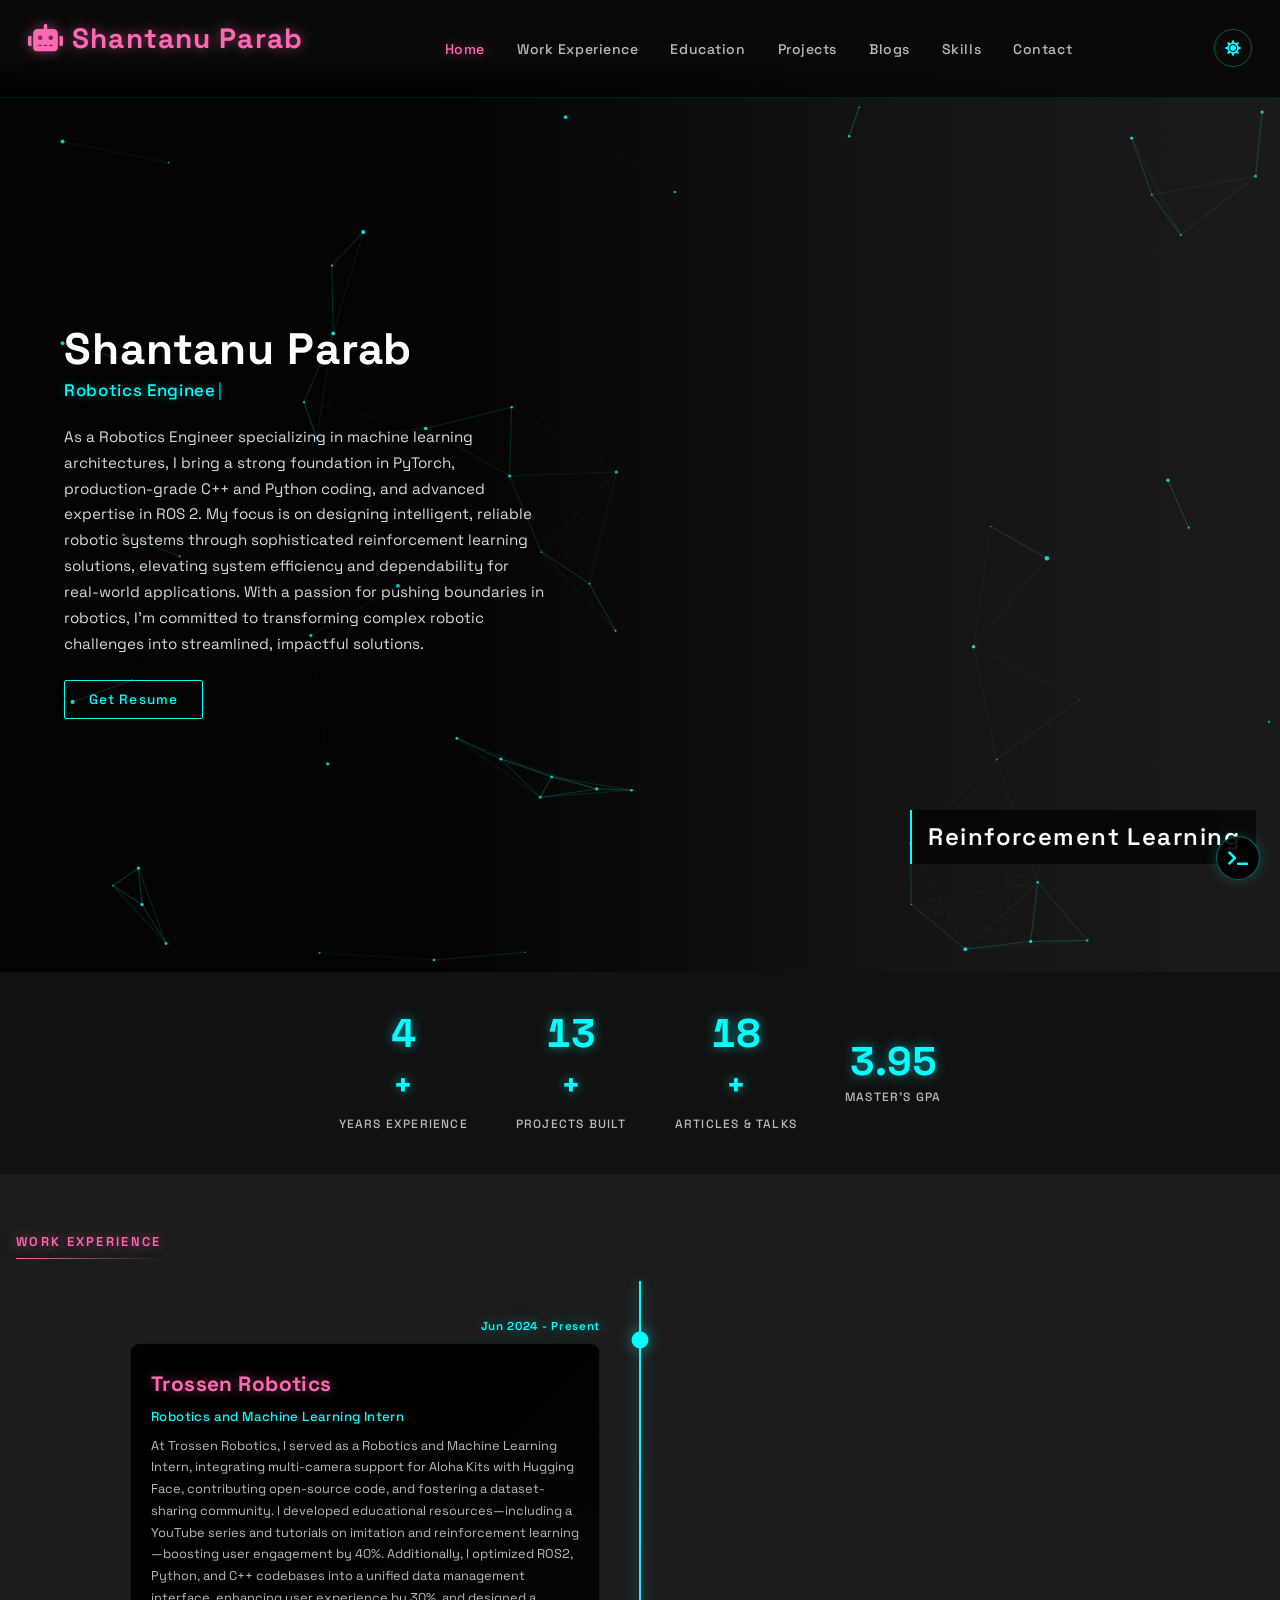
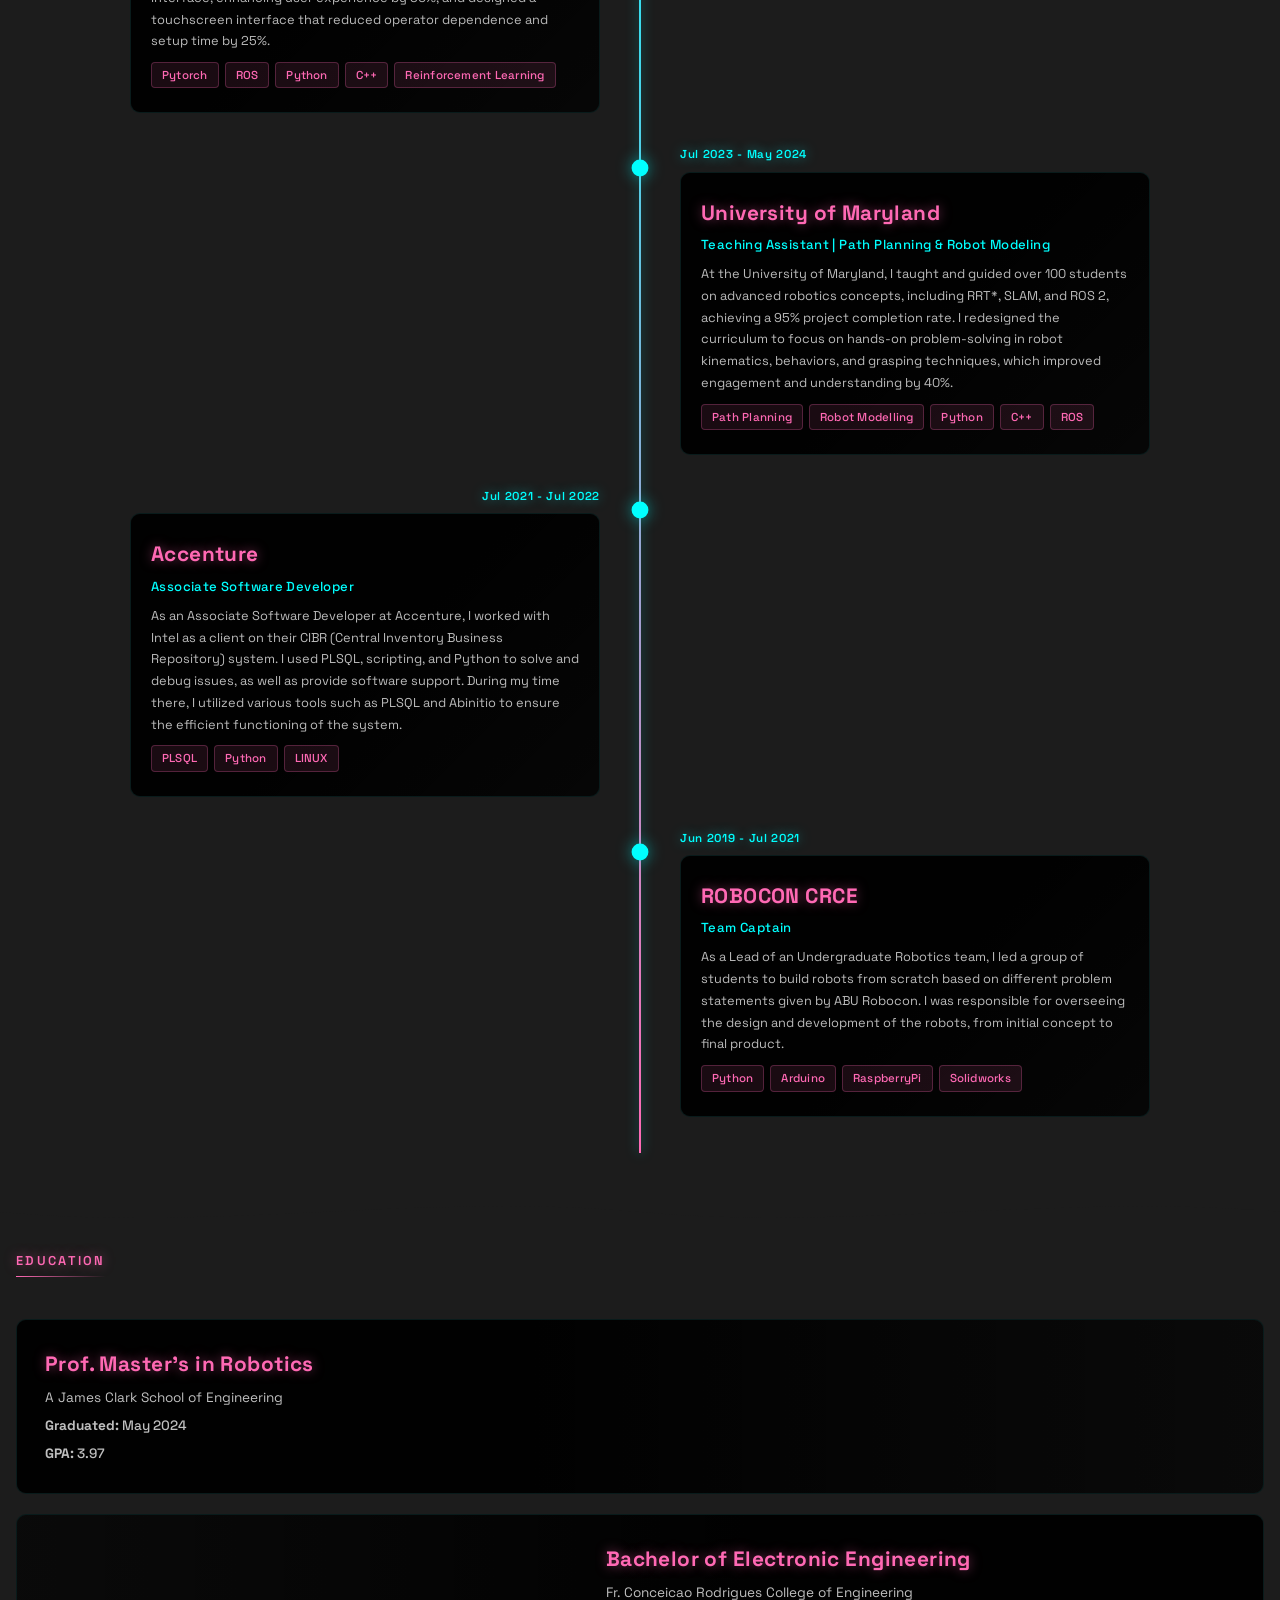
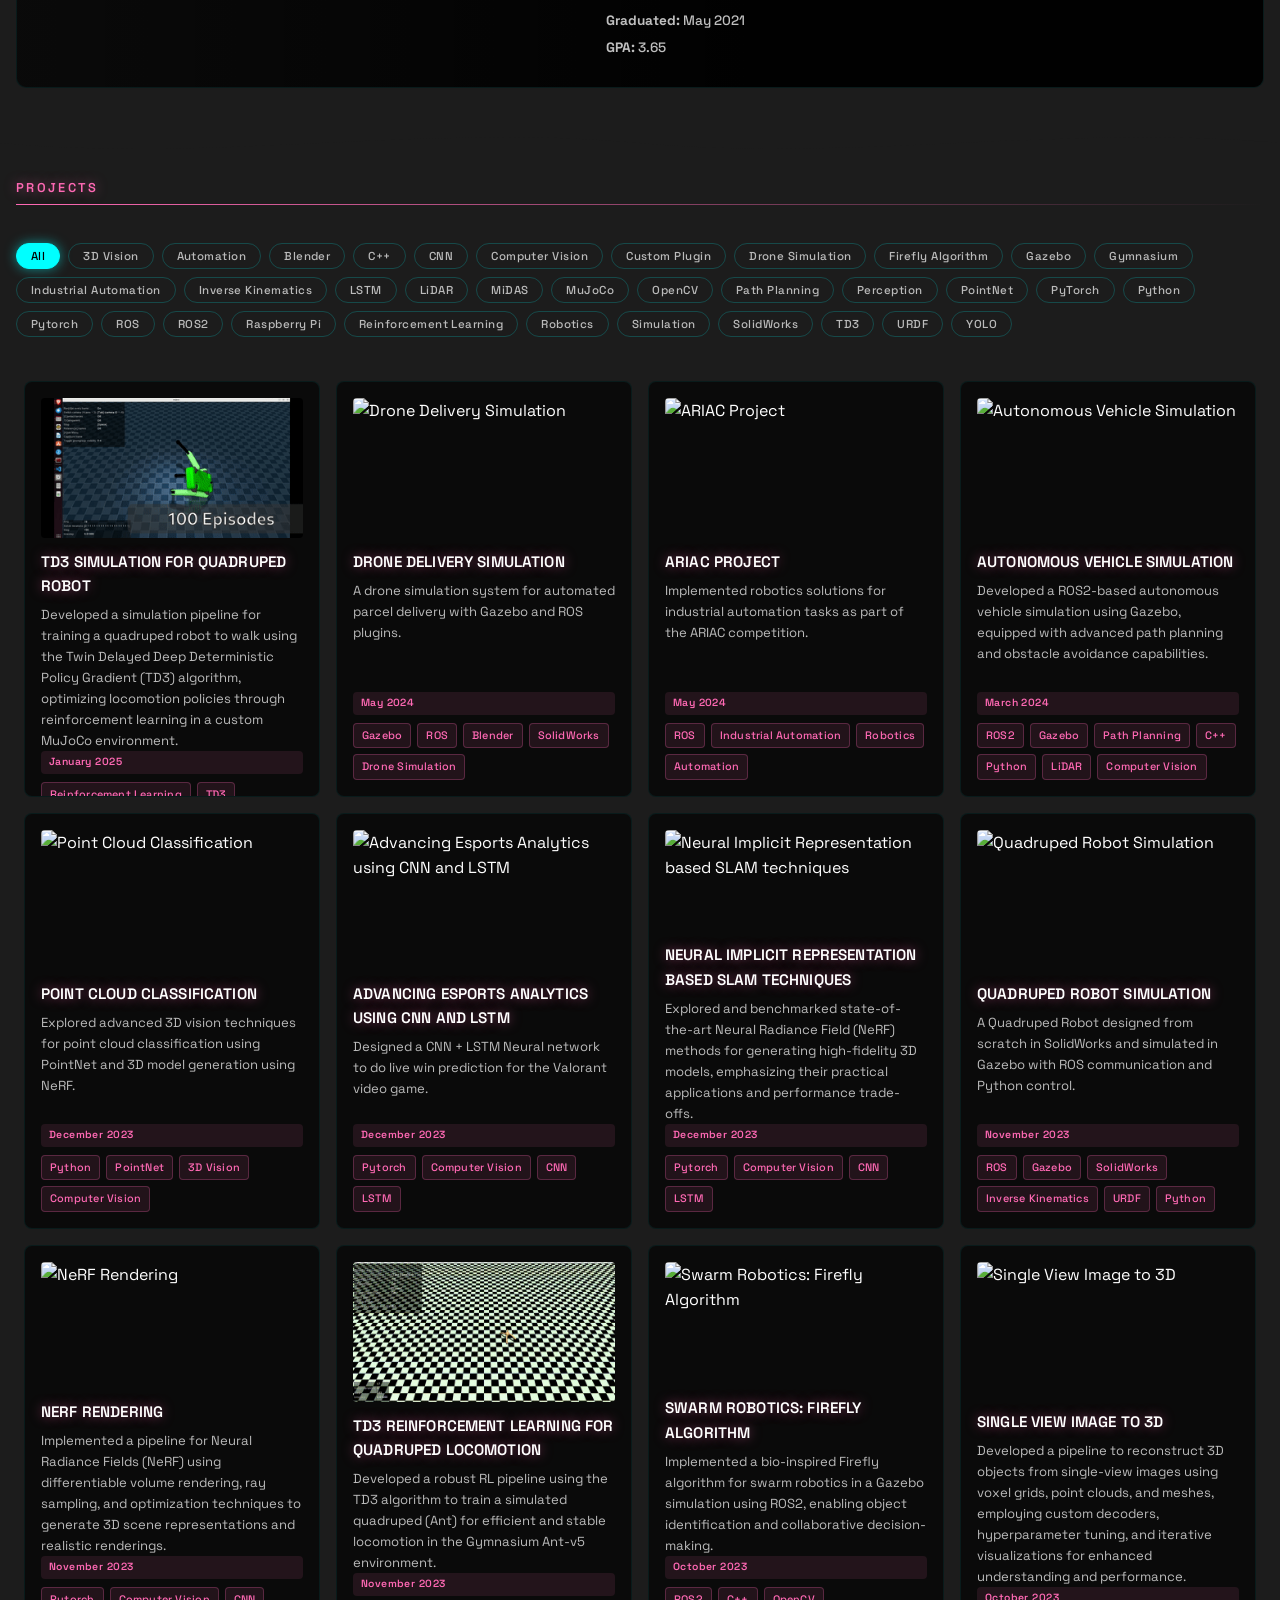
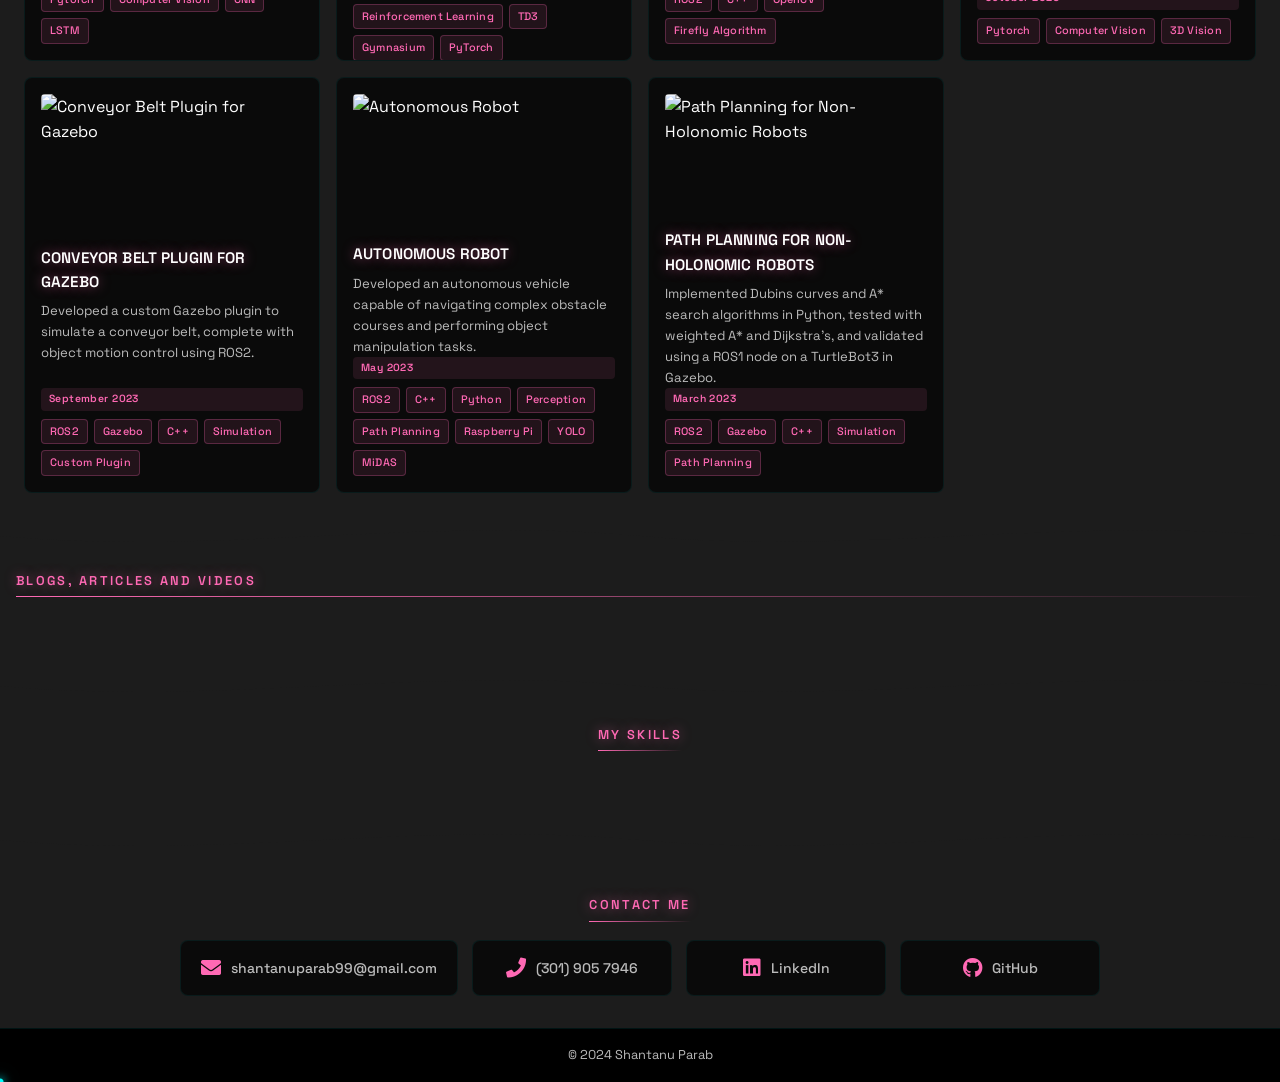
==== commit 349a170b: "Add theme toggle, timeline, stats counter, filters, hamburger menu, and SEO - Dark/light theme toggl" ====
--- a/index.html
+++ b/index.html
@@ -1,8 +1,26 @@
 <!DOCTYPE html>
-<html>
+<html lang="en" data-theme="dark">
 <head>
 	<meta charset="UTF-8">
+	<meta name="viewport" content="width=device-width, initial-scale=1.0">
 	<meta name="description" content="Portfolio of Shantanu Parab — Robotics Engineer specializing in ROS2, PyTorch, and reinforcement learning.">
+	<meta name="author" content="Shantanu Parab">
+	<meta name="keywords" content="Robotics Engineer, ROS2, PyTorch, Reinforcement Learning, Machine Learning, C++, Python, Portfolio">
+
+	<!-- Open Graph -->
+	<meta property="og:title" content="Shantanu Parab | Robotics Engineer">
+	<meta property="og:description" content="Robotics Engineer specializing in ROS2, PyTorch, and reinforcement learning. Designing intelligent robotic systems through sophisticated ML solutions.">
+	<meta property="og:image" content="images/background/profile.jpg">
+	<meta property="og:url" content="https://shantanuparabumd.github.io">
+	<meta property="og:type" content="website">
+	<meta property="og:site_name" content="Shantanu Parab Portfolio">
+
+	<!-- Twitter Card -->
+	<meta name="twitter:card" content="summary_large_image">
+	<meta name="twitter:title" content="Shantanu Parab | Robotics Engineer">
+	<meta name="twitter:description" content="Robotics Engineer specializing in ROS2, PyTorch, and reinforcement learning.">
+	<meta name="twitter:image" content="images/background/profile.jpg">
+
 	<title>Shantanu Parab | Robotics Engineer</title>
 	<link href="https://fonts.googleapis.com/css2?family=Space+Grotesk:wght@300;400;500;600;700&display=swap" rel="stylesheet">
 	<link rel="stylesheet" href="css/loading.css">
@@ -16,9 +34,7 @@
 	<link rel="stylesheet" href="css/education.css">
 	<link rel="stylesheet" href="css/interactive.css">
 	<link rel="stylesheet" href="https://use.fontawesome.com/releases/v5.14.0/css/all.css" integrity="sha384-HzLeBuhoNPvSl5KYnjx0BT+WB0QEEqLprO+NBkkk5gbc67FTaL7XIGa2w1L0Xbgc" crossorigin="anonymous">
-	
 	<link rel="stylesheet" href="https://cdn.jsdelivr.net/gh/devicons/devicon@v2.15.1/devicon.min.css">
-
 </head>
 <body>
 	<div id="loading-screen"><div class="loader-content"><h1 class="loader-name" data-text="SHANTANU PARAB">SHANTANU PARAB</h1><p class="loader-role">Robotics Engineer · ML Researcher · ROS2 Developer</p><div class="loader-bar"><div class="loader-bar-fill"></div></div></div></div>
@@ -36,6 +52,14 @@
 				<li><a href="#contact">Contact</a></li>
 			</ul>
 		</nav>
+		<div class="header-controls">
+			<button id="theme-toggle" title="Toggle light/dark theme" aria-label="Toggle theme">
+				<i class="fas fa-sun"></i>
+			</button>
+			<button id="hamburger-btn" title="Toggle menu" aria-label="Toggle navigation menu">
+				<span></span><span></span><span></span>
+			</button>
+		</div>
 	</header>
 
 	<main>
@@ -51,7 +75,7 @@
 				<p class="hero-bio">
 					As a Robotics Engineer specializing in machine learning architectures, I bring a strong foundation in PyTorch, production-grade C++ and Python coding, and advanced expertise in ROS 2.
 					My focus is on designing intelligent, reliable robotic systems through sophisticated reinforcement learning solutions, elevating system efficiency and dependability for real-world applications.
-					With a passion for pushing boundaries in robotics, I’m committed to transforming complex robotic challenges into streamlined, impactful solutions.
+					With a passion for pushing boundaries in robotics, I'm committed to transforming complex robotic challenges into streamlined, impactful solutions.
 				</p>
 				<button class="resume-button" onclick="openModal()">Get Resume</button>
 
@@ -61,109 +85,147 @@
 						<span class="close" onclick="closeModal()">&times;</span>
 						<h2>Request My Resume</h2>
 						<iframe src="https://forms.gle/txUmUzbEL748WhF4A" width="100%" height="500" frameborder="0" marginheight="0" marginwidth="0">
-							Loading…
+							Loading...
 						</iframe>
 					</div>
 				</div>
 			</div>
 		</section>
 
-		 
+		<!-- Stats Counter -->
+		<section id="stats">
+			<div class="stats-container">
+				<div class="stat-item">
+					<span class="stat-number" data-target="5">0</span><span class="stat-suffix">+</span>
+					<span class="stat-label">Years Experience</span>
+				</div>
+				<div class="stat-item">
+					<span class="stat-number" data-target="14">0</span><span class="stat-suffix">+</span>
+					<span class="stat-label">Projects Built</span>
+				</div>
+				<div class="stat-item">
+					<span class="stat-number" data-target="19">0</span><span class="stat-suffix">+</span>
+					<span class="stat-label">Articles & Talks</span>
+				</div>
+				<div class="stat-item">
+					<span class="stat-number" data-target="3.97">0</span>
+					<span class="stat-label">Master's GPA</span>
+				</div>
+			</div>
+		</section>
+
+		<!-- Wave Divider -->
+		<div class="wave-divider">
+			<svg viewBox="0 0 1200 80" preserveAspectRatio="none">
+				<path d="M0,40 C200,80 400,0 600,40 C800,80 1000,0 1200,40 L1200,80 L0,80 Z" fill="var(--background-color)"/>
+			</svg>
+		</div>
+
 		<section id="work-experience">
-			<hr>
-			<br>
 			<h2>Work Experience</h2>
-		
-			<!-- First Work Experience Card (Info on Left, Image as Background) -->
-			<div class="work-card" style="background-image: url('images/background/trossen.webp');">
-				<div class="work-info-left">
-					<h3>Trossen Robotics</h3>
-					<p class="job-title">Robotics and Machine Learning Intern</p>
-					<p class="work-description">
-						At Trossen Robotics, I served as a Robotics and Machine Learning Intern, integrating multi-camera support for Aloha Kits with Hugging Face, contributing open-source code, and fostering a dataset-sharing community. I developed educational resources—including a YouTube series and tutorials on imitation and reinforcement learning—boosting user engagement by 40%. Additionally, I optimized ROS2, Python, and C++ codebases into a unified data management interface, enhancing user experience by 30%, and designed a touchscreen interface that reduced operator dependence and setup time by 25%.
-					</p>
-					
-					
-					<p class="duration">Jun 2024 - Present</p>
-					<div id="workskill-tags">
-						<div class="worktag">Pytorch</div>
-						<div class="worktag">ROS</div>
-						<div class="worktag">Python</div>
-						<div class="worktag">C++</div>
-						<div class="worktag">Reinforcement Learning</div>
-					</div>
-				</div>
-			</div>
-
-			<div class="work-card reverse" style="background-image: url('images/logo/umd.png');">
-				<div class="work-info-right">
-					<h3>Univeristy of Maryland</h3>
-					<p class="job-title">Teaching Assistant | Path Planning & Robot Modeling</p>
-					<p class="work-description">
-						At the University of Maryland, I taught and guided over 100 students on advanced robotics concepts, including RRT*, SLAM, and ROS 2, achieving a 95% project completion rate.
-						I redesigned the curriculum to focus on hands-on problem-solving in robot kinematics, behaviors, and grasping techniques, which improved engagement and understanding by 40%.
-						My efforts ensured students gained practical skills and a strong foundation in robotic systems.
-					</p>
-					<p class="duration">Jul 2023 - May 2024</p>
-					<div id="workskill-tags">
-						<div class="worktag">Path Planning</div>
-						<div class="worktag">Robot Modelling</div>
-						<div class="worktag">Python</div>
-						<div class="worktag">C++</div>
-						<div class="worktag">ROS</div>
-
-					</div>
-				</div>
-			</div>
-
-			<div class="work-card" style="background-image: url('images/background/accenture.png');">
-				<div class="work-info-left">
-					<h3>Accenture</h3>
-					<p class="job-title">Associate Software Developer</p>
-					<p class="work-description">
-						As an Associate Software Developer at Accenture, I worked with Intel as a client on their CIBR 
-						(Central Inventory Business Repository) system. I used PLSQL, scripting, and Python to solve 
-						and debug issues, as well as provide software support. During my time there, I utilized various 
-						tools such as PLSQL and Abinitio to ensure the efficient functioning of the system.
-					</p>
-					<p class="duration">Jul 2021 - Jul 2022</p>
-					<div id="workskill-tags">
-						<div class="worktag">PLSQL</div>
-						<div class="worktag">Python</div>
-						<div class="worktag">LINUX</div>
-					</div>
-				</div>
-			</div>
-		
-			<!-- Second Work Experience Card (Info on Right, Image as Background) -->
-			<div class="work-card reverse" style="background-image: url('images/background/robocon.jpeg');">
-				<div class="work-info-right">
-					<h3>ROBOCON CRCE</h3>
-					<p class="job-title">Team Captain</p>
-					<p class="work-description">
-						As a Lead of an Undergraduate Robotics team, I led a group of students to build robots from scratch 
-						based on different problem statements given by ABU Robocon. I was responsible for overseeing the design 
-						and development of the robots, from initial concept to final product.
-					</p>
-					<p class="duration">Jun 2019 - Jul 2021</p>
-					<div id="workskill-tags">
-						<div class="worktag">Python</div>
-						<div class="worktag">Arduino</div>
-						<div class="worktag">RaspberryPi</div>
-						<div class="worktag">Solidworks</div>
-					</div>
-				</div>
-			</div>
-		</section>
-
+
+			<div class="timeline">
+				<div class="timeline-line"></div>
+
+				<div class="timeline-item left">
+					<div class="timeline-dot"></div>
+					<div class="timeline-date">Jun 2024 - Present</div>
+					<div class="work-card" style="background-image: url('images/background/trossen.webp');">
+						<div class="work-info">
+							<h3>Trossen Robotics</h3>
+							<p class="job-title">Robotics and Machine Learning Intern</p>
+							<p class="work-description">
+								At Trossen Robotics, I served as a Robotics and Machine Learning Intern, integrating multi-camera support for Aloha Kits with Hugging Face, contributing open-source code, and fostering a dataset-sharing community. I developed educational resources—including a YouTube series and tutorials on imitation and reinforcement learning—boosting user engagement by 40%. Additionally, I optimized ROS2, Python, and C++ codebases into a unified data management interface, enhancing user experience by 30%, and designed a touchscreen interface that reduced operator dependence and setup time by 25%.
+							</p>
+							<div id="workskill-tags">
+								<div class="worktag">Pytorch</div>
+								<div class="worktag">ROS</div>
+								<div class="worktag">Python</div>
+								<div class="worktag">C++</div>
+								<div class="worktag">Reinforcement Learning</div>
+							</div>
+						</div>
+					</div>
+				</div>
+
+				<div class="timeline-item right">
+					<div class="timeline-dot"></div>
+					<div class="timeline-date">Jul 2023 - May 2024</div>
+					<div class="work-card" style="background-image: url('images/logo/umd.png');">
+						<div class="work-info">
+							<h3>University of Maryland</h3>
+							<p class="job-title">Teaching Assistant | Path Planning & Robot Modeling</p>
+							<p class="work-description">
+								At the University of Maryland, I taught and guided over 100 students on advanced robotics concepts, including RRT*, SLAM, and ROS 2, achieving a 95% project completion rate.
+								I redesigned the curriculum to focus on hands-on problem-solving in robot kinematics, behaviors, and grasping techniques, which improved engagement and understanding by 40%.
+							</p>
+							<div id="workskill-tags">
+								<div class="worktag">Path Planning</div>
+								<div class="worktag">Robot Modelling</div>
+								<div class="worktag">Python</div>
+								<div class="worktag">C++</div>
+								<div class="worktag">ROS</div>
+							</div>
+						</div>
+					</div>
+				</div>
+
+				<div class="timeline-item left">
+					<div class="timeline-dot"></div>
+					<div class="timeline-date">Jul 2021 - Jul 2022</div>
+					<div class="work-card" style="background-image: url('images/background/accenture.png');">
+						<div class="work-info">
+							<h3>Accenture</h3>
+							<p class="job-title">Associate Software Developer</p>
+							<p class="work-description">
+								As an Associate Software Developer at Accenture, I worked with Intel as a client on their CIBR
+								(Central Inventory Business Repository) system. I used PLSQL, scripting, and Python to solve
+								and debug issues, as well as provide software support. During my time there, I utilized various
+								tools such as PLSQL and Abinitio to ensure the efficient functioning of the system.
+							</p>
+							<div id="workskill-tags">
+								<div class="worktag">PLSQL</div>
+								<div class="worktag">Python</div>
+								<div class="worktag">LINUX</div>
+							</div>
+						</div>
+					</div>
+				</div>
+
+				<div class="timeline-item right">
+					<div class="timeline-dot"></div>
+					<div class="timeline-date">Jun 2019 - Jul 2021</div>
+					<div class="work-card" style="background-image: url('images/background/robocon.jpeg');">
+						<div class="work-info">
+							<h3>ROBOCON CRCE</h3>
+							<p class="job-title">Team Captain</p>
+							<p class="work-description">
+								As a Lead of an Undergraduate Robotics team, I led a group of students to build robots from scratch
+								based on different problem statements given by ABU Robocon. I was responsible for overseeing the design
+								and development of the robots, from initial concept to final product.
+							</p>
+							<div id="workskill-tags">
+								<div class="worktag">Python</div>
+								<div class="worktag">Arduino</div>
+								<div class="worktag">RaspberryPi</div>
+								<div class="worktag">Solidworks</div>
+							</div>
+						</div>
+					</div>
+				</div>
+			</div>
+		</section>
+
+		<!-- Wave Divider -->
+		<div class="wave-divider flip">
+			<svg viewBox="0 0 1200 80" preserveAspectRatio="none">
+				<path d="M0,40 C200,80 400,0 600,40 C800,80 1000,0 1200,40 L1200,80 L0,80 Z" fill="var(--background-color)"/>
+			</svg>
+		</div>
 
 		<section id="education">
-			<hr>
-			<br>
 			<h2>Education</h2>
 			<div class="education-cards">
-		
-				<!-- First Education Card (Text on Left, Image in Background) -->
 				<div class="education-card" style="background-image: url('images/logo/umd.png');">
 					<div class="education-info-left">
 						<h3>Prof. Master's in Robotics</h3>
@@ -172,8 +234,6 @@
 						<p class="gpa"><b>GPA:</b> 3.97</p>
 					</div>
 				</div>
-		
-				<!-- Second Education Card (Text on Right, Image in Background) -->
 				<div class="education-card reverse" style="background-image: url('images/logo/mu.png');">
 					<div class="education-info-right">
 						<h3>Bachelor of Electronic Engineering</h3>
@@ -182,86 +242,85 @@
 						<p class="gpa"><b>GPA:</b> 3.65</p>
 					</div>
 				</div>
-		
-			</div>
-		</section>
-
-
-		  
-		  
-
-		 
-	
-		  <section id="projects">
+			</div>
+		</section>
+
+		<!-- Wave Divider -->
+		<div class="wave-divider">
+			<svg viewBox="0 0 1200 80" preserveAspectRatio="none">
+				<path d="M0,40 C200,80 400,0 600,40 C800,80 1000,0 1200,40 L1200,80 L0,80 Z" fill="var(--background-color)"/>
+			</svg>
+		</div>
+
+		<section id="projects">
 			<div class="projects-container">
-				<!-- Section Heading -->
-				<hr>
-				<br>
 				<h2>Projects</h2>
-	
-				<!-- Project Cards List -->
+
+				<!-- Filter Buttons -->
+				<div id="project-filters">
+					<button class="filter-btn active" data-filter="all">All</button>
+				</div>
+
 				<div id="project-list-container">
 					<div id="project-list"></div>
 				</div>
 			</div>
-	
-			<!-- Modal View -->
 			<div id="modal-view"></div>
 		</section>
+
+		<!-- Wave Divider -->
+		<div class="wave-divider flip">
+			<svg viewBox="0 0 1200 80" preserveAspectRatio="none">
+				<path d="M0,40 C200,80 400,0 600,40 C800,80 1000,0 1200,40 L1200,80 L0,80 Z" fill="var(--background-color)"/>
+			</svg>
+		</div>
 
 		<section id="blogs">
 			<div class="blogs-container">
-				<!-- Section Heading -->
-				<hr>
-				<br>
 				<h2>Blogs, Articles and Videos</h2>
-	
-				<!-- Project Cards List -->
 				<div id="blog-list-container">
 					<div id="blog-list"></div>
 				</div>
 			</div>
-	
-			<!-- Modal View -->
 			<div id="modal-blog-view"></div>
 		</section>
-		  
+
+		<!-- Wave Divider -->
+		<div class="wave-divider">
+			<svg viewBox="0 0 1200 80" preserveAspectRatio="none">
+				<path d="M0,40 C200,80 400,0 600,40 C800,80 1000,0 1200,40 L1200,80 L0,80 Z" fill="var(--background-color)"/>
+			</svg>
+		</div>
+
 		<section id="skills">
-			<hr>
-			<br>
-
 			<h2>My Skills</h2>
-			<div id="skills-container">
-	
-			</div>
-			
-		  </section>
-
-		  
-		  <section id="contact">
-			<hr>
-			<br>
+			<div id="skills-container"></div>
+		</section>
+
+		<!-- Wave Divider -->
+		<div class="wave-divider flip">
+			<svg viewBox="0 0 1200 80" preserveAspectRatio="none">
+				<path d="M0,40 C200,80 400,0 600,40 C800,80 1000,0 1200,40 L1200,80 L0,80 Z" fill="var(--background-color)"/>
+			</svg>
+		</div>
+
+		<section id="contact">
 			<h2>Contact Me</h2>
 			<div class="contact-container">
-			  <div class="contact-item">
-				
-				<a href="mailto:shantanuparab99@gmail.com"><i class="fas fa-envelope fa-2x"></i> shantanuparab99@gmail.com</a>
-			  </div> 
-			  <div class="contact-item">
-				
-				<a href="tel:+1-301-905-7946"><i class="fas fa-phone fa-2x"></i>  (301) 905 7946</a>
-			  </div>
-			  <div class="contact-item">
-				
-				<a href="https://www.linkedin.com/in/shantanu-parab"><i class="fab fa-linkedin fa-2x"></i> LinkedIn</a>
-			  </div>
-			  <div class="contact-item">
-				<a href="https://github.com/shantanuparabumd"><i class="fab fa-github fa-2x"></i>  GitHub</a>
-			  </div>
-			</div>
-		  </section>
-
-		  
+				<div class="contact-item">
+					<a href="mailto:shantanuparab99@gmail.com"><i class="fas fa-envelope fa-2x"></i> shantanuparab99@gmail.com</a>
+				</div>
+				<div class="contact-item">
+					<a href="tel:+1-301-905-7946"><i class="fas fa-phone fa-2x"></i>  (301) 905 7946</a>
+				</div>
+				<div class="contact-item">
+					<a href="https://www.linkedin.com/in/shantanu-parab"><i class="fab fa-linkedin fa-2x"></i> LinkedIn</a>
+				</div>
+				<div class="contact-item">
+					<a href="https://github.com/shantanuparabumd"><i class="fab fa-github fa-2x"></i>  GitHub</a>
+				</div>
+			</div>
+		</section>
 	</main>
 	<footer>
 		<p>&copy; 2024 Shantanu Parab</p>
--- a/css/loading.css
+++ b/css/loading.css
@@ -127,3 +127,21 @@
 @keyframes fadeInLoader {
     to { opacity: 1; }
 }
+
+[data-theme="light"] #loading-screen {
+    background: #F5F5F7;
+}
+
+[data-theme="light"] .loader-name {
+    color: #0088AA;
+    text-shadow: 0 0 30px rgba(0, 136, 170, 0.5), 0 0 60px rgba(0, 136, 170, 0.2);
+}
+
+[data-theme="light"] .loader-role {
+    color: #D84888;
+}
+
+[data-theme="light"] .loader-bar-fill {
+    background: linear-gradient(90deg, #0088AA, #D84888);
+    box-shadow: 0 0 10px #0088AA;
+}
--- a/css/styles_new.css
+++ b/css/styles_new.css
@@ -1,5 +1,6 @@
 @import url('https://fonts.googleapis.com/css2?family=Space+Grotesk:wght@300;400;500;600;700&display=swap');
 
+/* ─── Dark Theme (default) ─────────────────────────────────────────────────── */
 :root {
     --primary-color: #00FFFF;
     --secondary-color: #FF69B4;
@@ -15,6 +16,29 @@
     --font-family: 'Space Grotesk', sans-serif;
     --glow-cyan: 0 0 12px rgba(0, 255, 255, 0.5);
     --glow-pink: 0 0 12px rgba(255, 105, 180, 0.5);
+    --card-bg: #0a0a0a;
+    --card-border: rgba(0, 255, 255, 0.07);
+    --surface-color: #111111;
+}
+
+/* ─── Light Theme ──────────────────────────────────────────────────────────── */
+[data-theme="light"] {
+    --primary-color: #0088AA;
+    --secondary-color: #D84888;
+    --background-color: #F5F5F7;
+    --navbar-bg-color: #FFFFFF;
+    --text-color: #1A1A2E;
+    --hover-text-color: #FFFFFF;
+    --muted-text-color: #5A5A6E;
+    --shadow-color: rgba(0, 0, 0, 0.08);
+    --meter-bg-color: #D4D4D8;
+    --list-color: rgba(216, 72, 136, 0.08);
+    --list-color-dark: rgba(216, 72, 136, 0.15);
+    --glow-cyan: 0 0 12px rgba(0, 136, 170, 0.2);
+    --glow-pink: 0 0 12px rgba(216, 72, 136, 0.2);
+    --card-bg: #FFFFFF;
+    --card-border: rgba(0, 0, 0, 0.08);
+    --surface-color: #EAEAEF;
 }
 
 * {
@@ -32,6 +56,7 @@
     line-height: 1.6;
     overflow-x: hidden;
     scroll-behavior: smooth;
+    transition: background-color 0.4s ease, color 0.4s ease;
 }
 
 a {
@@ -65,7 +90,7 @@
     transition: width 0.1s linear;
 }
 
-/* Navbar */
+/* ─── Navbar ───────────────────────────────────────────────────────────────── */
 header {
     background-color: rgba(0, 0, 0, 0.65);
     backdrop-filter: blur(14px);
@@ -79,7 +104,12 @@
     display: flex;
     justify-content: space-between;
     align-items: center;
-    transition: background-color 0.3s ease;
+    transition: background-color 0.4s ease, border-color 0.4s ease;
+}
+
+[data-theme="light"] header {
+    background-color: rgba(255, 255, 255, 0.85);
+    border-bottom: 1px solid rgba(0, 0, 0, 0.08);
 }
 
 header h1 {
@@ -88,6 +118,7 @@
     font-weight: 700;
     letter-spacing: 0.04em;
     text-shadow: var(--glow-pink);
+    flex-shrink: 0;
 }
 
 header nav ul {
@@ -116,6 +147,88 @@
 header nav ul li a.active {
     color: var(--secondary-color);
     text-shadow: var(--glow-pink);
+}
+
+/* ─── Header Controls (Theme Toggle + Hamburger) ──────────────────────────── */
+.header-controls {
+    display: flex;
+    align-items: center;
+    gap: 12px;
+    flex-shrink: 0;
+}
+
+#theme-toggle {
+    width: 38px;
+    height: 38px;
+    border-radius: 50%;
+    border: 1px solid rgba(0, 255, 255, 0.3);
+    background: transparent;
+    color: var(--primary-color);
+    font-size: 1rem;
+    cursor: pointer;
+    display: flex;
+    align-items: center;
+    justify-content: center;
+    transition: all 0.3s ease;
+}
+
+#theme-toggle:hover {
+    background: rgba(0, 255, 255, 0.1);
+    box-shadow: var(--glow-cyan);
+}
+
+[data-theme="light"] #theme-toggle {
+    border-color: rgba(0, 0, 0, 0.15);
+}
+
+/* ─── Hamburger Button ─────────────────────────────────────────────────────── */
+#hamburger-btn {
+    display: none;
+    flex-direction: column;
+    justify-content: center;
+    gap: 5px;
+    width: 38px;
+    height: 38px;
+    padding: 8px 6px;
+    background: transparent;
+    border: 1px solid rgba(0, 255, 255, 0.3);
+    border-radius: 4px;
+    cursor: pointer;
+    z-index: 1001;
+}
+
+#hamburger-btn span {
+    display: block;
+    width: 100%;
+    height: 2px;
+    background: var(--primary-color);
+    border-radius: 2px;
+    transition: all 0.3s ease;
+}
+
+#hamburger-btn.active span:nth-child(1) {
+    transform: rotate(45deg) translate(5px, 5px);
+}
+
+#hamburger-btn.active span:nth-child(2) {
+    opacity: 0;
+}
+
+#hamburger-btn.active span:nth-child(3) {
+    transform: rotate(-45deg) translate(5px, -5px);
+}
+
+/* ─── Mobile Nav Overlay ───────────────────────────────────────────────────── */
+.nav-overlay {
+    display: none;
+    position: fixed;
+    inset: 0;
+    background: rgba(0, 0, 0, 0.5);
+    z-index: 998;
+}
+
+.nav-overlay.active {
+    display: block;
 }
 
 /* Main Content */
@@ -163,6 +276,11 @@
     color: var(--muted-text-color);
     font-size: 0.8rem;
     max-width: 100%;
+    transition: background-color 0.4s ease;
+}
+
+[data-theme="light"] footer {
+    border-top: 1px solid rgba(0, 0, 0, 0.08);
 }
 
 footer p {
@@ -170,23 +288,200 @@
     color: var(--muted-text-color);
 }
 
-/* Section Divider */
-hr {
-    border: 0;
-    height: 1px;
-    background: linear-gradient(to right, transparent, var(--secondary-color) 40%, var(--primary-color) 60%, transparent);
-    box-shadow: 0 0 8px rgba(255, 105, 180, 0.4);
-    margin: 24px 0 16px;
-}
-
-/* Responsive */
+/* ─── Wave Dividers ────────────────────────────────────────────────────────── */
+.wave-divider {
+    width: 100%;
+    overflow: hidden;
+    line-height: 0;
+    margin: -1px 0;
+}
+
+.wave-divider svg {
+    display: block;
+    width: 100%;
+    height: 40px;
+}
+
+.wave-divider.flip svg {
+    transform: rotate(180deg);
+}
+
+.wave-divider path {
+    transition: fill 0.4s ease;
+}
+
+/* ─── Stats Counter Section ────────────────────────────────────────────────── */
+#stats {
+    padding: 40px 16px;
+    background: var(--surface-color);
+    transition: background-color 0.4s ease;
+}
+
+.stats-container {
+    display: flex;
+    justify-content: center;
+    align-items: center;
+    gap: 48px;
+    max-width: 900px;
+    margin: 0 auto;
+    flex-wrap: wrap;
+}
+
+.stat-item {
+    text-align: center;
+    display: flex;
+    flex-direction: column;
+    align-items: center;
+    gap: 4px;
+}
+
+.stat-number {
+    font-size: 2.5rem;
+    font-weight: 700;
+    color: var(--primary-color);
+    text-shadow: var(--glow-cyan);
+    line-height: 1.1;
+    font-variant-numeric: tabular-nums;
+}
+
+.stat-suffix {
+    font-size: 2rem;
+    font-weight: 700;
+    color: var(--primary-color);
+    text-shadow: var(--glow-cyan);
+}
+
+.stat-label {
+    font-size: 0.75rem;
+    font-weight: 500;
+    letter-spacing: 0.1em;
+    text-transform: uppercase;
+    color: var(--muted-text-color);
+}
+
+/* ─── Project Filters ──────────────────────────────────────────────────────── */
+#project-filters {
+    display: flex;
+    flex-wrap: wrap;
+    gap: 8px;
+    margin-bottom: 20px;
+}
+
+.filter-btn {
+    background: transparent;
+    border: 1px solid rgba(0, 255, 255, 0.2);
+    color: var(--muted-text-color);
+    padding: 5px 14px;
+    border-radius: 20px;
+    font-size: 0.72rem;
+    font-family: var(--font-family);
+    font-weight: 500;
+    letter-spacing: 0.04em;
+    cursor: pointer;
+    transition: all 0.25s ease;
+}
+
+.filter-btn:hover {
+    border-color: var(--primary-color);
+    color: var(--primary-color);
+}
+
+.filter-btn.active {
+    background: var(--primary-color);
+    color: #000;
+    border-color: var(--primary-color);
+    box-shadow: var(--glow-cyan);
+}
+
+/* ─── Blog Read Time Badge ─────────────────────────────────────────────────── */
+.read-time {
+    font-size: 0.65rem;
+    color: var(--muted-text-color);
+    display: flex;
+    align-items: center;
+    gap: 4px;
+    margin-top: 4px;
+}
+
+.read-time i {
+    font-size: 0.6rem;
+    color: var(--primary-color);
+}
+
+/* ─── Responsive ───────────────────────────────────────────────────────────── */
 @media (max-width: 768px) {
+    #hamburger-btn {
+        display: flex;
+    }
+
+    header nav {
+        position: fixed;
+        top: 0;
+        right: -280px;
+        width: 280px;
+        height: 100vh;
+        background: var(--navbar-bg-color);
+        padding: 80px 24px 24px;
+        transition: right 0.35s ease;
+        z-index: 999;
+        border-left: 1px solid rgba(0, 255, 255, 0.1);
+        box-shadow: -4px 0 20px rgba(0, 0, 0, 0.5);
+    }
+
+    [data-theme="light"] header nav {
+        background: #fff;
+        border-left: 1px solid rgba(0, 0, 0, 0.08);
+        box-shadow: -4px 0 20px rgba(0, 0, 0, 0.1);
+    }
+
+    header nav.open {
+        right: 0;
+    }
+
     header nav ul {
         flex-direction: column;
-    }
-
-    header nav ul li {
-        margin-left: 0;
-        margin-bottom: 8px;
-    }
-}
+        gap: 4px;
+    }
+
+    header nav ul li a {
+        display: block;
+        padding: 12px 16px;
+        font-size: 1rem;
+        border-radius: 6px;
+    }
+
+    header nav ul li a:hover,
+    header nav ul li a.active {
+        background-color: rgba(0, 255, 255, 0.08);
+    }
+
+    .stats-container {
+        gap: 24px;
+    }
+
+    .stat-number {
+        font-size: 1.8rem;
+    }
+
+    .stat-item {
+        min-width: 120px;
+    }
+}
+
+@media (max-width: 480px) {
+    header h1 {
+        font-size: 1.2rem;
+    }
+
+    .stats-container {
+        gap: 16px;
+    }
+
+    .stat-item {
+        min-width: 100px;
+    }
+
+    .stat-number {
+        font-size: 1.5rem;
+    }
+}
--- a/css/about.css
+++ b/css/about.css
@@ -171,7 +171,7 @@
 
 /* Modal Content */
 .modal-content {
-    background-color: #111;
+    background-color: var(--card-bg, #111);
     border: 1px solid rgba(0, 255, 255, 0.15);
     margin: 6% auto;
     padding: 24px;
@@ -226,6 +226,14 @@
     z-index: 3;
 }
 
+[data-theme="light"] .about-content p.hero-bio {
+    color: rgba(26, 26, 46, 0.85);
+}
+
+[data-theme="light"] #about::before {
+    background: linear-gradient(to right, rgba(245, 245, 247, 0.92) 35%, rgba(245, 245, 247, 0.4) 70%, rgba(245, 245, 247, 0.1));
+}
+
 @media (max-width: 36rem) {
     .modal-content {
         width: 90%;
--- a/css/skills.css
+++ b/css/skills.css
@@ -12,8 +12,8 @@
 }
 
 .skill-card {
-    background-color: #0a0a0a;
-    border: 1px solid rgba(0, 255, 255, 0.07);
+    background-color: var(--card-bg);
+    border: 1px solid var(--card-border);
     border-radius: 10px;
     width: 180px;
     padding: 20px 16px;
@@ -62,7 +62,7 @@
 .skill-bar {
     width: 100%;
     height: 4px;
-    background: #1e1e1e;
+    background: var(--meter-bg-color);
     border-radius: 4px;
     overflow: hidden;
 }
--- a/css/projects.css
+++ b/css/projects.css
@@ -32,8 +32,8 @@
 
 /* Project Card Styling */
 .project-card {
-    background-color: #0a0a0a;
-    border: 1px solid rgba(0, 255, 255, 0.07);
+    background-color: var(--card-bg);
+    border: 1px solid var(--card-border);
     border-radius: 8px;
     padding: 16px;
     position: relative;
@@ -119,8 +119,8 @@
 }
 
 .modal-content {
-    background-color: #0d0d0d;
-    border: 1px solid rgba(0, 255, 255, 0.12);
+    background-color: var(--card-bg);
+    border: 1px solid var(--card-border);
     padding: 20px;
     border-radius: 10px;
     width: 85%;
--- a/css/blogs.css
+++ b/css/blogs.css
@@ -26,8 +26,8 @@
 }
 
 .blog-card {
-    background-color: #0a0a0a;
-    border: 1px solid rgba(0, 255, 255, 0.07);
+    background-color: var(--card-bg);
+    border: 1px solid var(--card-border);
     border-radius: 8px;
     padding: 16px;
     position: relative;
--- a/css/work.css
+++ b/css/work.css
@@ -1,40 +1,109 @@
 #work-experience {
-    padding: 16px;
-}
-
-.work-cards {
-    width: 100%;
-}
-
+    padding: 16px 16px 40px;
+}
+
+/* ─── Timeline Structure ───────────────────────────────────────────────────── */
+.timeline {
+    position: relative;
+    max-width: 1100px;
+    margin: 0 auto;
+    padding: 20px 0;
+}
+
+.timeline-line {
+    position: absolute;
+    left: 50%;
+    top: 0;
+    bottom: 0;
+    width: 2px;
+    background: linear-gradient(to bottom, var(--primary-color), var(--secondary-color));
+    box-shadow: var(--glow-cyan);
+    transform: translateX(-50%);
+}
+
+.timeline-item {
+    position: relative;
+    width: 50%;
+    padding: 16px 40px;
+    opacity: 0;
+    transition: opacity 0.6s ease, transform 0.8s ease;
+}
+
+.timeline-item.left {
+    left: 0;
+    text-align: right;
+    transform: translateX(-40px);
+}
+
+.timeline-item.right {
+    left: 50%;
+    text-align: left;
+    transform: translateX(40px);
+}
+
+.timeline-item.in-view {
+    opacity: 1;
+    transform: translateX(0);
+}
+
+/* ─── Timeline Dot ─────────────────────────────────────────────────────────── */
+.timeline-dot {
+    position: absolute;
+    top: 32px;
+    width: 14px;
+    height: 14px;
+    background: var(--background-color);
+    border: 2px solid var(--primary-color);
+    border-radius: 50%;
+    z-index: 2;
+    box-shadow: var(--glow-cyan);
+    transition: background-color 0.3s ease, transform 0.3s ease;
+}
+
+.timeline-item.left .timeline-dot {
+    right: -7px;
+}
+
+.timeline-item.right .timeline-dot {
+    left: -7px;
+}
+
+.timeline-item.in-view .timeline-dot {
+    background: var(--primary-color);
+    transform: scale(1.2);
+}
+
+/* ─── Timeline Date Label ──────────────────────────────────────────────────── */
+.timeline-date {
+    font-size: 0.72rem;
+    font-weight: 600;
+    color: var(--primary-color);
+    letter-spacing: 0.06em;
+    margin-bottom: 8px;
+    text-shadow: var(--glow-cyan);
+}
+
+/* ─── Work Card (inside timeline) ──────────────────────────────────────────── */
 .work-card {
     display: flex;
-    justify-content: flex-start;
     align-items: center;
     width: 100%;
-    min-height: 320px;
-    margin: 20px 0;
+    min-height: 240px;
     border-radius: 10px;
     background-size: cover;
     background-repeat: no-repeat;
-    background-position: center right;
+    background-position: center;
     position: relative;
     overflow: hidden;
-    background-color: #080808;
-    border: 1px solid rgba(255, 255, 255, 0.04);
-    opacity: 0;
-    transform: translateX(-60px);
-    transition: opacity 0.6s ease, transform 0.8s ease;
-}
-
-.work-card.reverse {
-    justify-content: flex-end;
-    background-position: center left;
-    transform: translateX(60px);
-}
-
-.work-card.in-view {
-    opacity: 1;
-    transform: translateX(0);
+    background-color: var(--card-bg);
+    border: 1px solid var(--card-border);
+    text-align: left;
+    transition: box-shadow 0.3s ease, border-color 0.3s ease;
+}
+
+.work-card:hover {
+    box-shadow: 0 8px 32px rgba(0, 0, 0, 0.3), var(--glow-cyan);
+    border-color: rgba(0, 255, 255, 0.2);
 }
 
 /* Gradient Overlay */
@@ -45,24 +114,24 @@
     left: 0;
     width: 100%;
     height: 100%;
-    background: linear-gradient(to right, rgba(0, 0, 0, 0.92) 40%, rgba(0, 0, 0, 0.5) 70%, rgba(0, 0, 0, 0.1));
+    background: linear-gradient(135deg, rgba(0, 0, 0, 0.92) 50%, rgba(0, 0, 0, 0.4) 100%);
     z-index: 1;
 }
 
-.work-card.reverse::before {
-    background: linear-gradient(to left, rgba(0, 0, 0, 0.92) 40%, rgba(0, 0, 0, 0.5) 70%, rgba(0, 0, 0, 0.1));
-}
-
-.work-info-left, .work-info-right {
+[data-theme="light"] .work-card::before {
+    background: linear-gradient(135deg, rgba(255, 255, 255, 0.95) 50%, rgba(255, 255, 255, 0.7) 100%);
+}
+
+.work-info {
     position: relative;
     z-index: 2;
-    padding: 32px 28px;
-    width: 55%;
+    padding: 24px 20px;
+    width: 100%;
     color: var(--text-color);
 }
 
-.work-info-left h3, .work-info-right h3 {
-    font-size: 1.5rem;
+.work-info h3 {
+    font-size: 1.3rem;
     font-weight: 700;
     margin-bottom: 4px;
     color: var(--secondary-color);
@@ -73,23 +142,16 @@
 .job-title {
     color: var(--primary-color);
     font-weight: 500;
-    font-size: 0.85rem;
+    font-size: 0.82rem;
     margin: 4px 0 8px;
     letter-spacing: 0.03em;
 }
 
-.work-info-left p.work-description, .work-info-right p.work-description {
-    font-size: 0.82rem;
-    color: rgba(255, 255, 255, 0.75);
+.work-info p.work-description {
+    font-size: 0.8rem;
+    color: var(--muted-text-color);
     line-height: 1.7;
     margin-bottom: 10px;
-}
-
-.duration {
-    color: var(--muted-text-color);
-    font-size: 0.78rem;
-    margin: 6px 0 12px;
-    letter-spacing: 0.03em;
 }
 
 /* Skill Tags */
@@ -117,18 +179,45 @@
     color: #000;
 }
 
+/* ─── Responsive ───────────────────────────────────────────────────────────── */
+@media (max-width: 768px) {
+    .timeline-line {
+        left: 20px;
+    }
+
+    .timeline-item {
+        width: 100%;
+        padding: 12px 12px 12px 50px;
+    }
+
+    .timeline-item.left,
+    .timeline-item.right {
+        left: 0;
+        text-align: left;
+        transform: translateX(-30px);
+    }
+
+    .timeline-item.in-view {
+        transform: translateX(0);
+    }
+
+    .timeline-item.left .timeline-dot,
+    .timeline-item.right .timeline-dot {
+        left: 13px;
+        right: auto;
+    }
+}
+
 @media (max-width: 576px) {
     .work-card {
-        flex-direction: column;
-        height: auto;
-    }
-
-    .work-card.reverse {
-        flex-direction: column;
-    }
-
-    .work-info-left, .work-info-right {
-        width: 100%;
-        padding: 20px 16px;
-    }
-}
+        min-height: auto;
+    }
+
+    .work-info {
+        padding: 16px 14px;
+    }
+
+    .work-info h3 {
+        font-size: 1.1rem;
+    }
+}
--- a/css/contact.css
+++ b/css/contact.css
@@ -21,8 +21,8 @@
 }
 
 .contact-item {
-    background-color: #0a0a0a;
-    border: 1px solid rgba(0, 255, 255, 0.08);
+    background-color: var(--card-bg);
+    border: 1px solid var(--card-border);
     padding: 16px 20px;
     border-radius: 8px;
     min-width: 200px;
--- a/css/education.css
+++ b/css/education.css
@@ -19,8 +19,8 @@
     background-position: center right;
     position: relative;
     overflow: hidden;
-    background-color: #080808;
-    border: 1px solid rgba(255, 255, 255, 0.04);
+    background-color: var(--card-bg);
+    border: 1px solid var(--card-border);
     opacity: 0;
     transform: translateX(-60px);
     transition: opacity 0.6s ease, transform 0.8s ease;
@@ -82,6 +82,14 @@
     color: var(--primary-color);
 }
 
+[data-theme="light"] .education-card::before {
+    background: linear-gradient(to right, rgba(255, 255, 255, 0.95) 40%, rgba(255, 255, 255, 0.6) 75%, rgba(255, 255, 255, 0.2));
+}
+
+[data-theme="light"] .education-card.reverse::before {
+    background: linear-gradient(to left, rgba(255, 255, 255, 0.95) 40%, rgba(255, 255, 255, 0.6) 75%, rgba(255, 255, 255, 0.2));
+}
+
 @media (max-width: 576px) {
     .education-card {
         flex-direction: column;
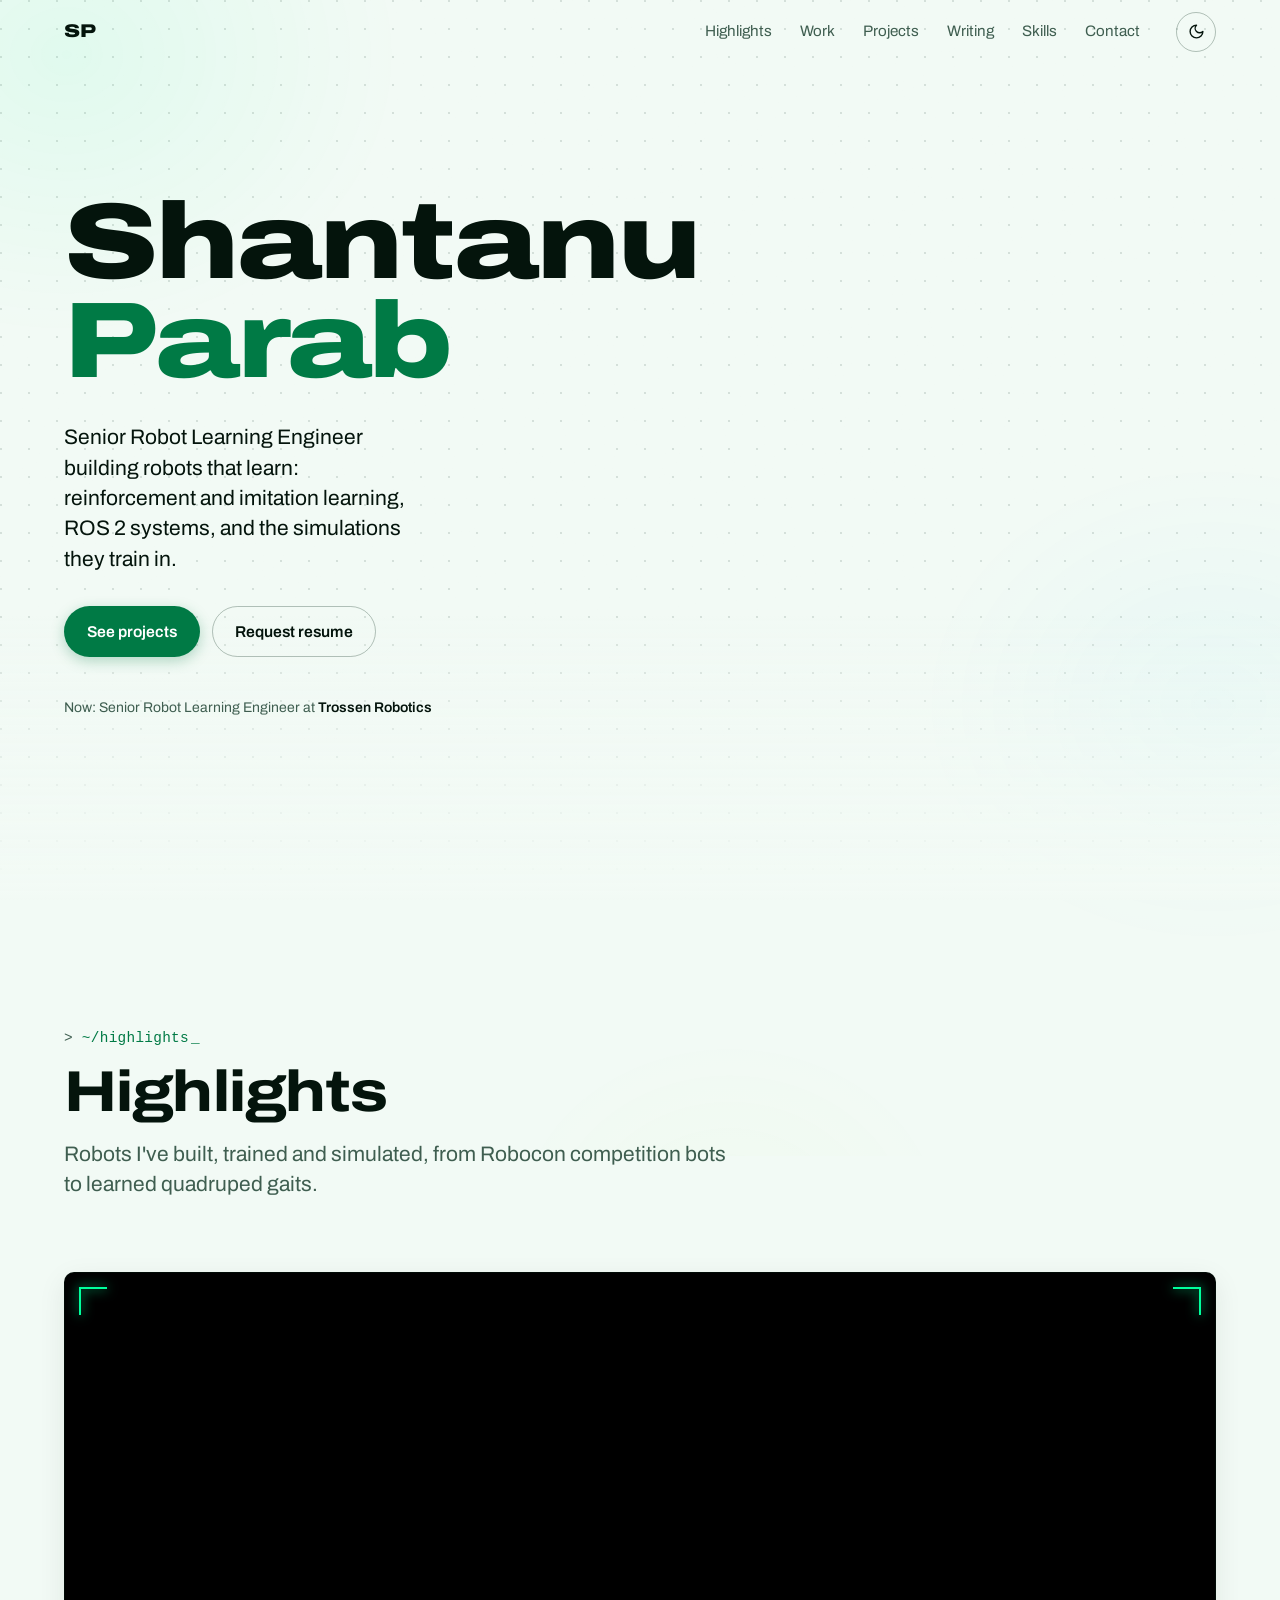
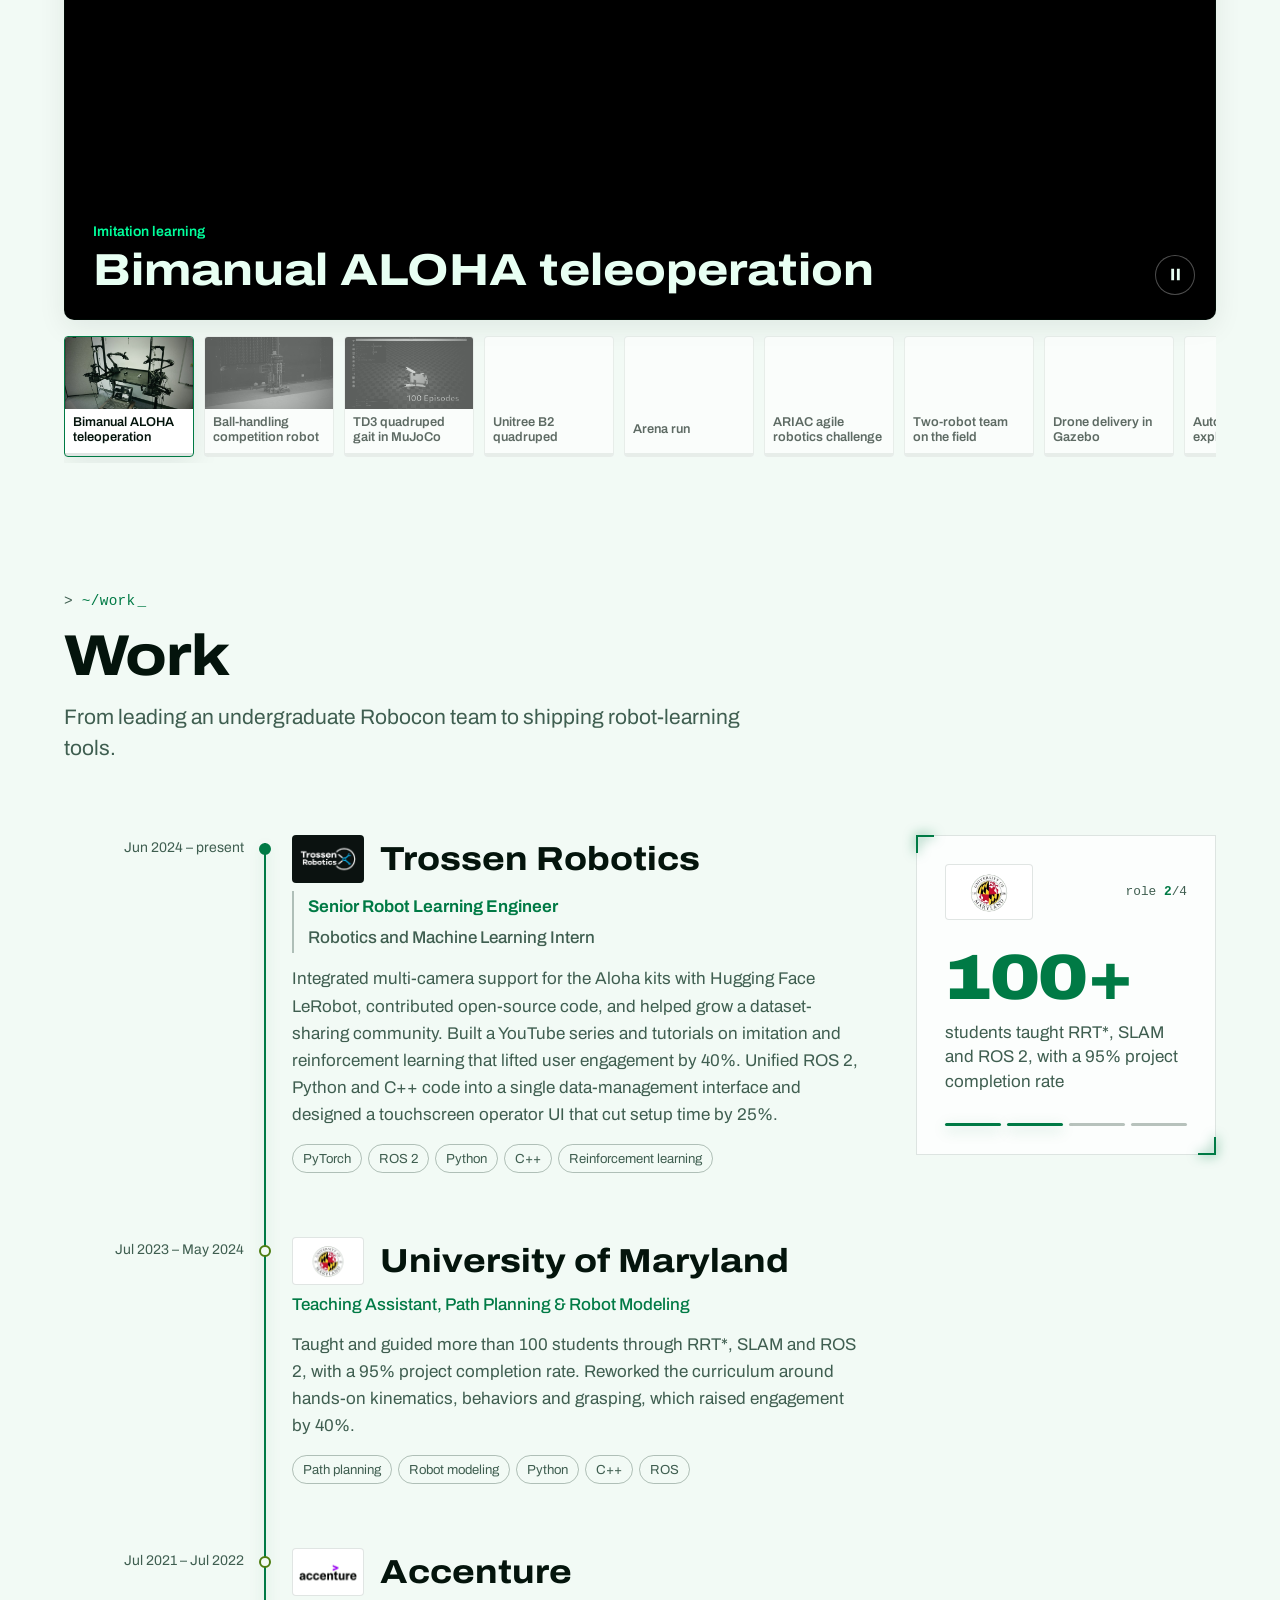
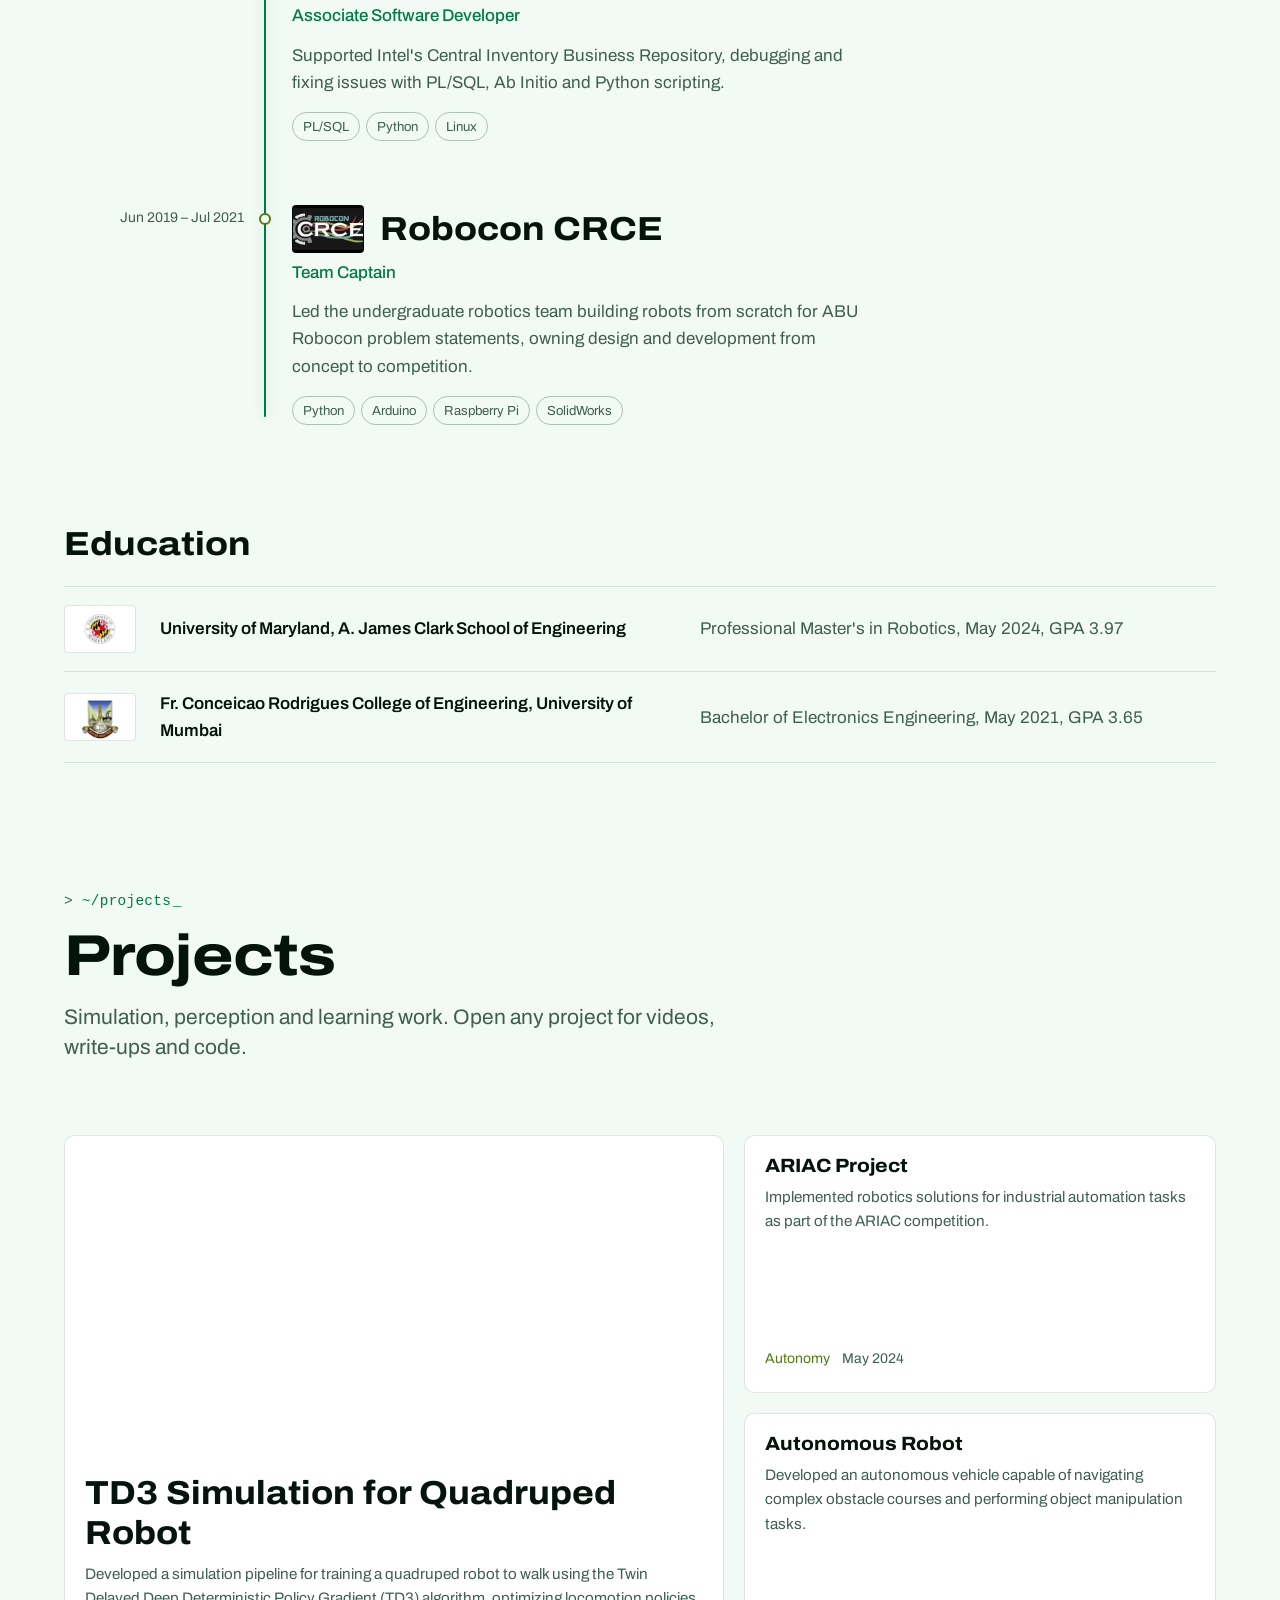
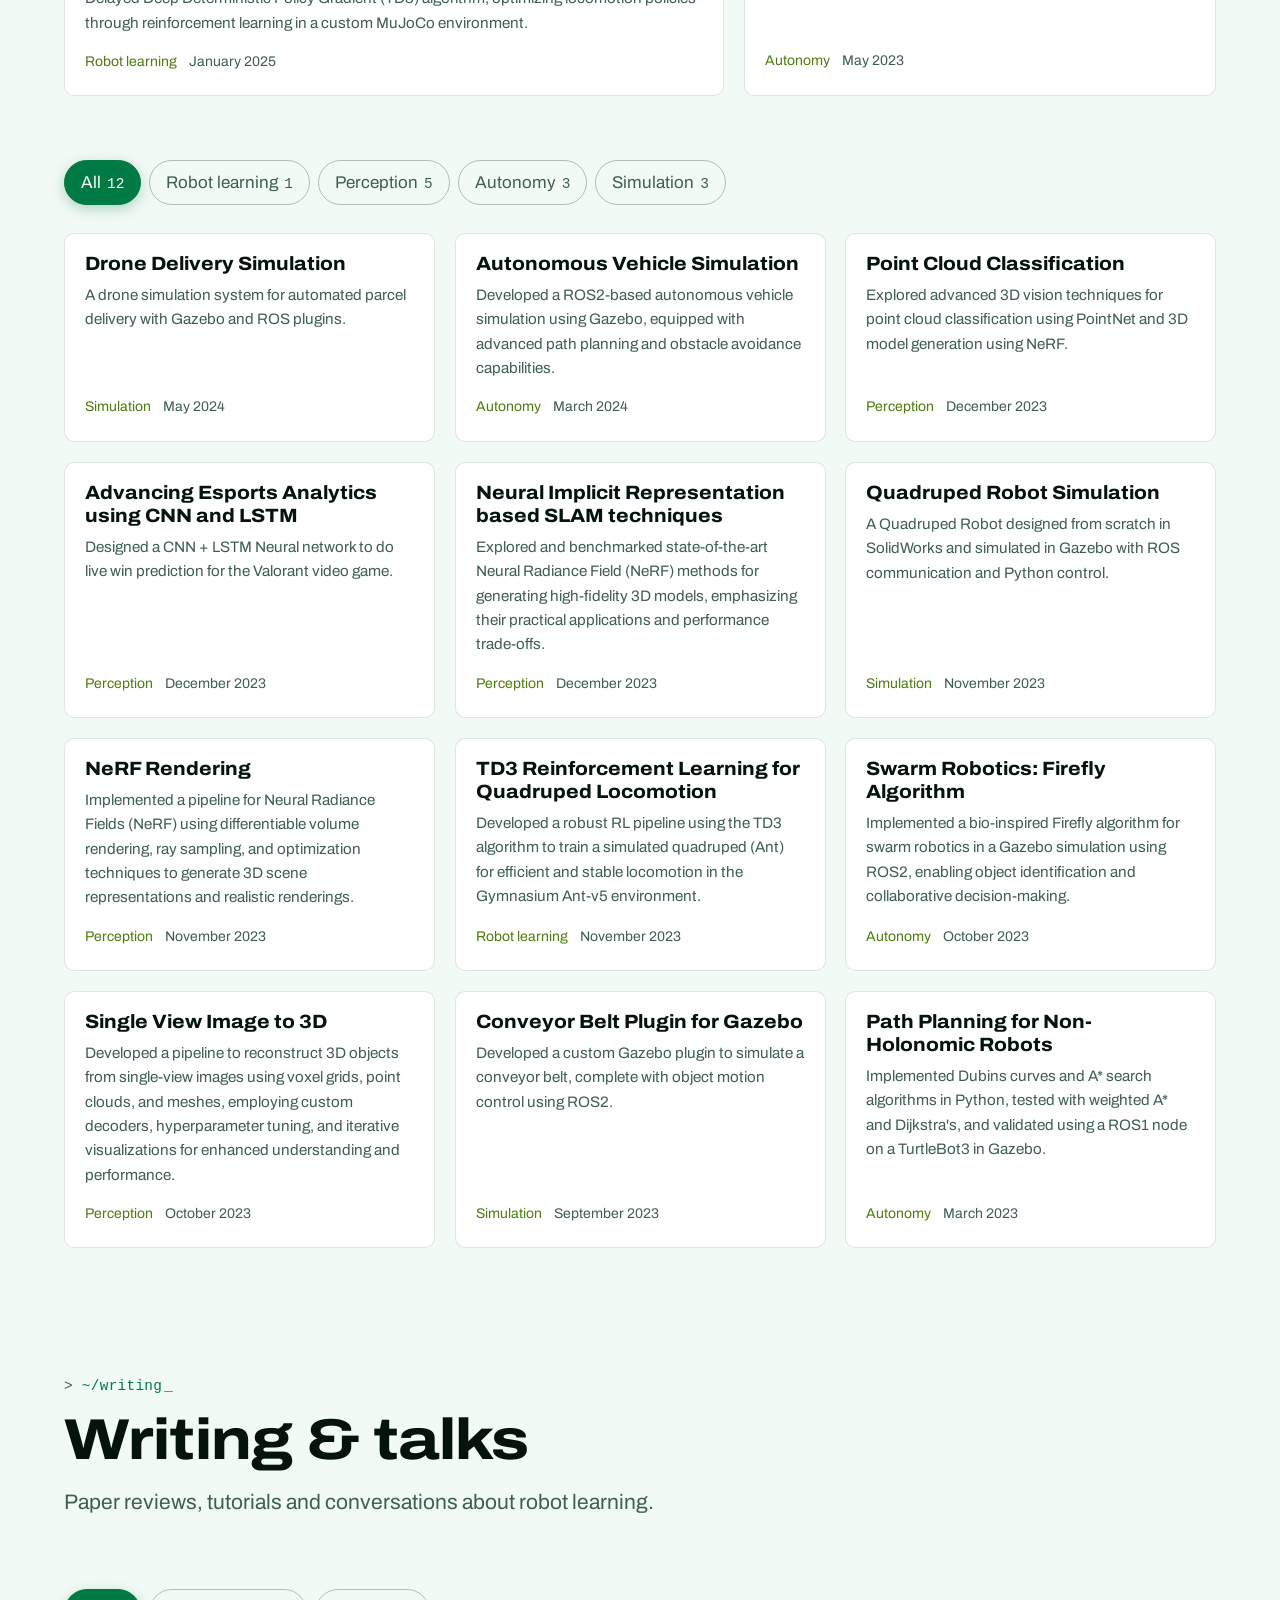
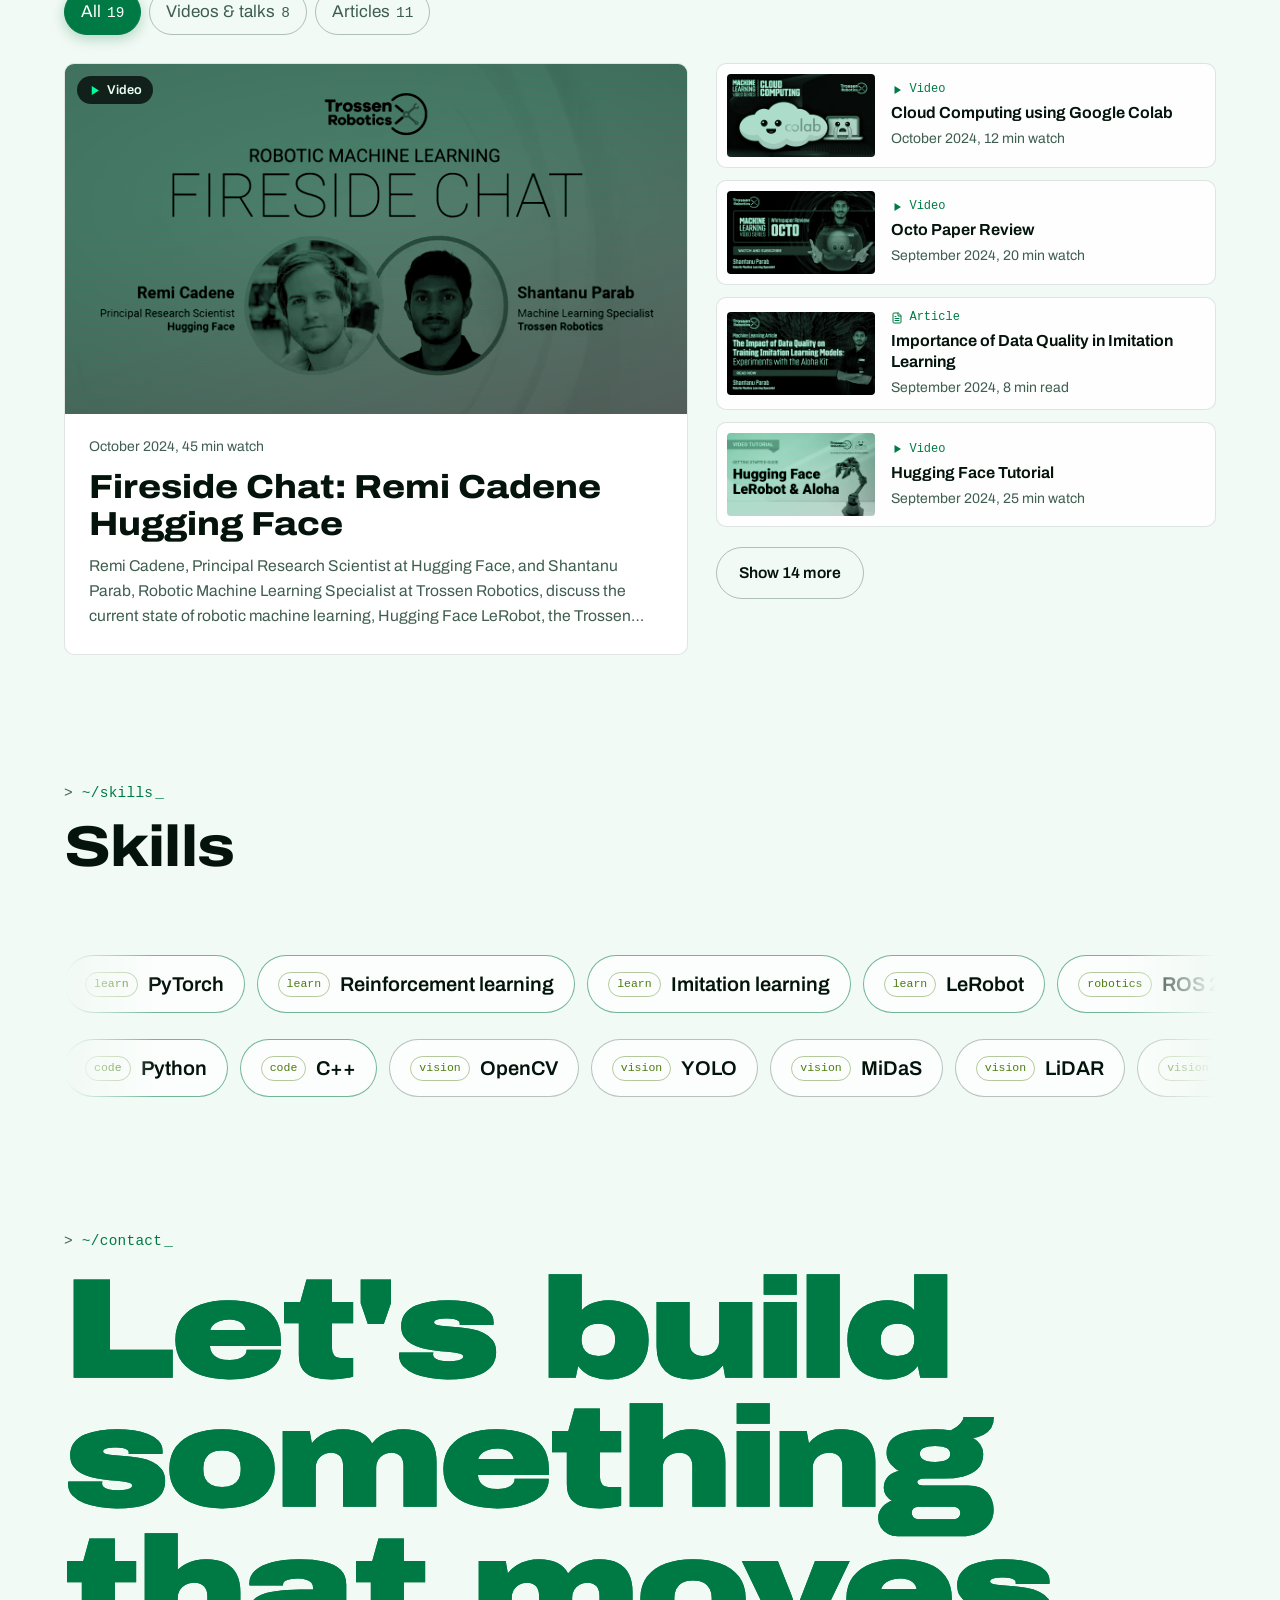
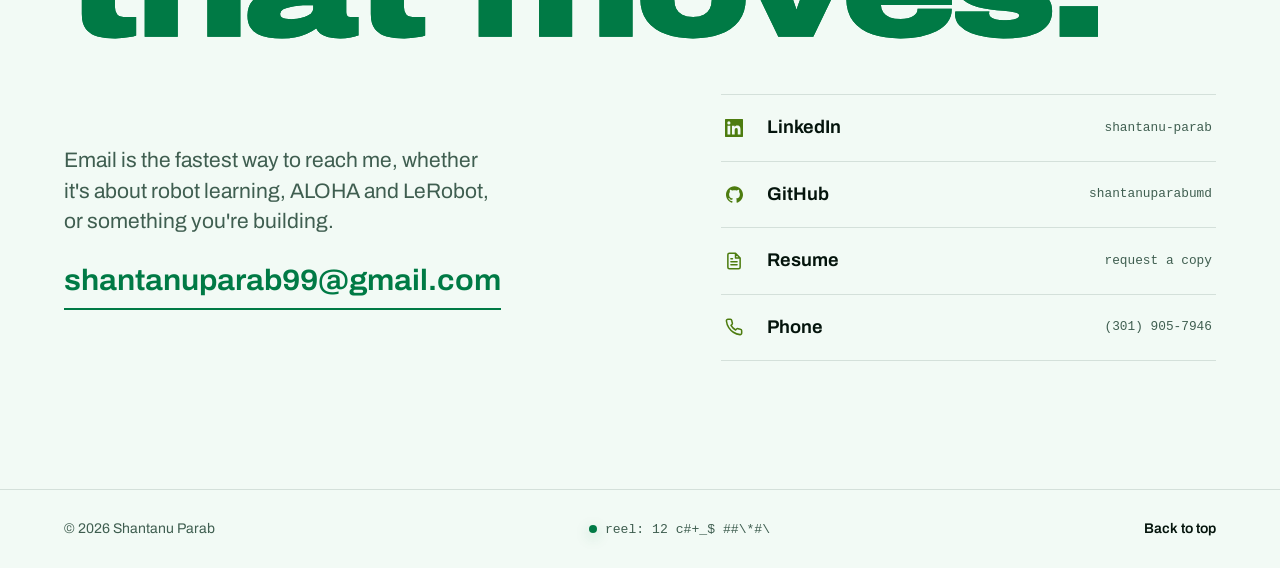
==== commit 525cba4d: "Redesign portfolio: neon-green theme, 3D arm hero, highlights reel Rebuild the page on a new stylesh" ====
--- a/index.html
+++ b/index.html
@@ -1,331 +1,321 @@
 <!DOCTYPE html>
-<html lang="en" data-theme="dark">
+<html lang="en">
 <head>
 	<meta charset="UTF-8">
 	<meta name="viewport" content="width=device-width, initial-scale=1.0">
-	<meta name="description" content="Portfolio of Shantanu Parab — Robotics Engineer specializing in ROS2, PyTorch, and reinforcement learning.">
+	<title>Shantanu Parab | Senior Robot Learning Engineer</title>
+	<meta name="description" content="Portfolio of Shantanu Parab, Senior Robot Learning Engineer at Trossen Robotics, working on robot learning, ROS 2 and simulation.">
 	<meta name="author" content="Shantanu Parab">
-	<meta name="keywords" content="Robotics Engineer, ROS2, PyTorch, Reinforcement Learning, Machine Learning, C++, Python, Portfolio">
+	<link rel="canonical" href="https://shantanuparabumd.github.io/">
+	<meta name="theme-color" content="#050807">
 
 	<!-- Open Graph -->
-	<meta property="og:title" content="Shantanu Parab | Robotics Engineer">
-	<meta property="og:description" content="Robotics Engineer specializing in ROS2, PyTorch, and reinforcement learning. Designing intelligent robotic systems through sophisticated ML solutions.">
-	<meta property="og:image" content="images/background/profile.jpg">
-	<meta property="og:url" content="https://shantanuparabumd.github.io">
+	<meta property="og:title" content="Shantanu Parab | Senior Robot Learning Engineer">
+	<meta property="og:description" content="Senior Robot Learning Engineer working on robot learning, ROS 2 and simulation.">
+	<meta property="og:image" content="https://shantanuparabumd.github.io/images/background/profile.jpg">
+	<meta property="og:url" content="https://shantanuparabumd.github.io/">
 	<meta property="og:type" content="website">
-	<meta property="og:site_name" content="Shantanu Parab Portfolio">
-
-	<!-- Twitter Card -->
 	<meta name="twitter:card" content="summary_large_image">
-	<meta name="twitter:title" content="Shantanu Parab | Robotics Engineer">
-	<meta name="twitter:description" content="Robotics Engineer specializing in ROS2, PyTorch, and reinforcement learning.">
-	<meta name="twitter:image" content="images/background/profile.jpg">
-
-	<title>Shantanu Parab | Robotics Engineer</title>
-	<link href="https://fonts.googleapis.com/css2?family=Space+Grotesk:wght@300;400;500;600;700&display=swap" rel="stylesheet">
-	<link rel="stylesheet" href="css/loading.css">
-	<link rel="stylesheet" href="css/styles_new.css">
-	<link rel="stylesheet" href="css/about.css">
-	<link rel="stylesheet" href="css/skills.css">
-	<link rel="stylesheet" href="css/projects.css">
-	<link rel="stylesheet" href="css/blogs.css">
-	<link rel="stylesheet" href="css/work.css">
-	<link rel="stylesheet" href="css/contact.css">
-	<link rel="stylesheet" href="css/education.css">
-	<link rel="stylesheet" href="css/interactive.css">
-	<link rel="stylesheet" href="https://use.fontawesome.com/releases/v5.14.0/css/all.css" integrity="sha384-HzLeBuhoNPvSl5KYnjx0BT+WB0QEEqLprO+NBkkk5gbc67FTaL7XIGa2w1L0Xbgc" crossorigin="anonymous">
-	<link rel="stylesheet" href="https://cdn.jsdelivr.net/gh/devicons/devicon@v2.15.1/devicon.min.css">
+	<meta name="twitter:image" content="https://shantanuparabumd.github.io/images/background/profile.jpg">
+
+	<link rel="icon" href="data:image/svg+xml,%3Csvg xmlns='http://www.w3.org/2000/svg' viewBox='0 0 32 32'%3E%3Crect width='32' height='32' rx='6' fill='%23050807'/%3E%3Ccircle cx='16' cy='16' r='6' fill='none' stroke='%2300FF9C' stroke-width='3'/%3E%3C/svg%3E">
+
+	<!-- Apply the saved or system theme before first paint to avoid a flash. -->
+	<script>
+		(function () {
+			var t = null;
+			try { t = localStorage.getItem('portfolio-theme'); } catch (e) {}
+			if (!t) t = window.matchMedia('(prefers-color-scheme: light)').matches ? 'light' : 'dark';
+			document.documentElement.setAttribute('data-theme', t);
+		})();
+	</script>
+
+	<link rel="preconnect" href="https://fonts.googleapis.com">
+	<link rel="preconnect" href="https://fonts.gstatic.com" crossorigin>
+	<link href="https://fonts.googleapis.com/css2?family=Archivo:wdth,wght@62..125,300..900&display=swap" rel="stylesheet">
+	<link rel="stylesheet" href="css/site.css">
+	<link rel="stylesheet" href="css/icons.css">
+	<link rel="stylesheet" href="css/fx.css">
+
+	<script type="application/ld+json">
+	{
+		"@context": "https://schema.org",
+		"@type": "Person",
+		"name": "Shantanu Parab",
+		"jobTitle": "Senior Robot Learning Engineer",
+		"worksFor": { "@type": "Organization", "name": "Trossen Robotics" },
+		"url": "https://shantanuparabumd.github.io/",
+		"alumniOf": "University of Maryland",
+		"sameAs": ["https://www.linkedin.com/in/shantanu-parab", "https://github.com/shantanuparabumd"]
+	}
+	</script>
 </head>
 <body>
-	<div id="loading-screen"><div class="loader-content"><h1 class="loader-name" data-text="SHANTANU PARAB">SHANTANU PARAB</h1><p class="loader-role">Robotics Engineer · ML Researcher · ROS2 Developer</p><div class="loader-bar"><div class="loader-bar-fill"></div></div></div></div>
-	<div id="scroll-progress"></div>
-	<header>
-		<h1><i class="fas fa-robot"></i>  Shantanu Parab</h1>
-		<nav>
+	<a class="skip-link" href="#main">Skip to content</a>
+
+	<header class="site-header">
+		<a class="brand" href="#top"><span aria-hidden="true">SP</span><span class="sr-only">Shantanu Parab, back to top</span></a>
+		<nav id="site-nav" aria-label="Sections">
 			<ul>
-				<li><a href="#">Home</a></li>
-				<li><a href="#work-experience">Work Experience</a></li>
-				<li><a href="#education">Education</a></li>
+				<li><a href="#highlights">Highlights</a></li>
+				<li><a href="#work">Work</a></li>
 				<li><a href="#projects">Projects</a></li>
-				<li><a href="#blogs">Blogs</a></li>
+				<li><a href="#writing">Writing</a></li>
 				<li><a href="#skills">Skills</a></li>
 				<li><a href="#contact">Contact</a></li>
 			</ul>
 		</nav>
 		<div class="header-controls">
-			<button id="theme-toggle" title="Toggle light/dark theme" aria-label="Toggle theme">
-				<i class="fas fa-sun"></i>
+			<button id="theme-toggle" class="icon-btn" type="button" aria-label="Switch to light theme">
+				<i class="fas fa-sun" aria-hidden="true"></i>
 			</button>
-			<button id="hamburger-btn" title="Toggle menu" aria-label="Toggle navigation menu">
-				<span></span><span></span><span></span>
+			<button id="nav-toggle" class="icon-btn" type="button" aria-expanded="false" aria-controls="site-nav" aria-label="Open menu">
+				<span></span><span></span>
 			</button>
 		</div>
 	</header>
 
-	<main>
-		<section id="about">
-			<div class="about-image-overlay"></div>
-			<video id="about-video" autoplay muted loop playsinline preload="none">
-				<source src="images/videos/aloha.mp4" type="video/mp4">
-				Your browser does not support HTML5 video.
-			</video>
-			<div class="about-content">
-				<h1>Shantanu Parab</h1>
-				<p class="hero-role"><span id="typed-role"></span><span class="typed-cursor">|</span></p>
-				<p class="hero-bio">
-					As a Robotics Engineer specializing in machine learning architectures, I bring a strong foundation in PyTorch, production-grade C++ and Python coding, and advanced expertise in ROS 2.
-					My focus is on designing intelligent, reliable robotic systems through sophisticated reinforcement learning solutions, elevating system efficiency and dependability for real-world applications.
-					With a passion for pushing boundaries in robotics, I'm committed to transforming complex robotic challenges into streamlined, impactful solutions.
+	<main id="main">
+		<section id="top" class="hero" aria-labelledby="hero-name">
+			<canvas id="hero-canvas" aria-hidden="true"></canvas>
+			<div class="hero-copy">
+				<h1 id="hero-name" class="hero-name">
+					<span class="line"><span>Shantanu</span></span>
+					<span class="line"><span>Parab</span></span>
+				</h1>
+				<p class="hero-lede">
+					Senior Robot Learning Engineer building robots that learn: reinforcement and
+					imitation learning, ROS&nbsp;2 systems, and the simulations they train in.
 				</p>
-				<button class="resume-button" onclick="openModal()">Get Resume</button>
-
-				<!-- Modal Structure -->
-				<div id="resumeModal" class="modal">
-					<div class="modal-content">
-						<span class="close" onclick="closeModal()">&times;</span>
-						<h2>Request My Resume</h2>
-						<iframe src="https://forms.gle/txUmUzbEL748WhF4A" width="100%" height="500" frameborder="0" marginheight="0" marginwidth="0">
-							Loading...
-						</iframe>
-					</div>
-				</div>
-			</div>
-		</section>
-
-		<!-- Stats Counter -->
-		<section id="stats">
-			<div class="stats-container">
-				<div class="stat-item">
-					<span class="stat-number" data-target="5">0</span><span class="stat-suffix">+</span>
-					<span class="stat-label">Years Experience</span>
-				</div>
-				<div class="stat-item">
-					<span class="stat-number" data-target="14">0</span><span class="stat-suffix">+</span>
-					<span class="stat-label">Projects Built</span>
-				</div>
-				<div class="stat-item">
-					<span class="stat-number" data-target="19">0</span><span class="stat-suffix">+</span>
-					<span class="stat-label">Articles & Talks</span>
-				</div>
-				<div class="stat-item">
-					<span class="stat-number" data-target="3.97">0</span>
-					<span class="stat-label">Master's GPA</span>
-				</div>
-			</div>
-		</section>
-
-		<!-- Wave Divider -->
-		<div class="wave-divider">
-			<svg viewBox="0 0 1200 80" preserveAspectRatio="none">
-				<path d="M0,40 C200,80 400,0 600,40 C800,80 1000,0 1200,40 L1200,80 L0,80 Z" fill="var(--background-color)"/>
-			</svg>
-		</div>
-
-		<section id="work-experience">
-			<h2>Work Experience</h2>
-
-			<div class="timeline">
-				<div class="timeline-line"></div>
-
-				<div class="timeline-item left">
-					<div class="timeline-dot"></div>
-					<div class="timeline-date">Jun 2024 - Present</div>
-					<div class="work-card" style="background-image: url('images/background/trossen.webp');">
-						<div class="work-info">
+				<div class="hero-actions">
+					<a class="btn btn-primary" href="#projects" data-magnetic>See projects</a>
+					<a class="btn btn-ghost" href="https://forms.gle/txUmUzbEL748WhF4A" target="_blank" rel="noopener" data-magnetic>Request resume</a>
+				</div>
+				<p class="hero-now">Now: Senior Robot Learning Engineer at <strong>Trossen Robotics</strong></p>
+			</div>
+			<p class="hero-hint" aria-hidden="true">Move your cursor. The arm follows.</p>
+		</section>
+
+		<section id="highlights" class="section highlights" aria-labelledby="highlights-title">
+			<div class="section-head">
+				<p class="eyebrow" aria-hidden="true">~/highlights</p>
+				<h2 id="highlights-title" data-decode>Highlights</h2>
+				<p>Robots I've built, trained and simulated, from Robocon competition bots to learned quadruped gaits.</p>
+			</div>
+			<div class="reel" data-reel>
+				<div class="reel-stage">
+					<span class="hud-frame" aria-hidden="true"></span>
+					<video class="reel-video" muted playsinline preload="none" aria-label="Highlight clip"></video>
+					<div class="reel-caption" aria-live="polite">
+						<p class="reel-kicker"></p>
+						<h3 class="reel-title"></h3>
+					</div>
+					<button class="reel-toggle icon-btn" type="button" aria-label="Pause highlights"><i class="fas fa-pause" aria-hidden="true"></i></button>
+				</div>
+				<div class="reel-tabs" role="tablist" aria-label="Highlight clips"></div>
+			</div>
+		</section>
+
+		<section id="work" class="section" aria-labelledby="work-title">
+			<div class="section-head">
+				<p class="eyebrow" aria-hidden="true">~/work</p>
+				<h2 id="work-title" data-decode>Work</h2>
+				<p>From leading an undergraduate Robocon team to shipping robot-learning tools.</p>
+			</div>
+
+			<div class="work-layout">
+			<ol class="timeline">
+				<li class="tl-item is-current" data-metric="40%" data-metric-short="more user engagement" data-metric-label="higher user engagement from my robot-learning tutorials and YouTube series">
+					<time class="tl-date">Jun 2024 – present</time>
+					<div class="tl-body">
+						<div class="tl-org">
+							<span class="logo-tile logo-dark"><img src="images/logo/web/trossen.webp" alt="" width="240" height="134" loading="lazy"></span>
 							<h3>Trossen Robotics</h3>
-							<p class="job-title">Robotics and Machine Learning Intern</p>
-							<p class="work-description">
-								At Trossen Robotics, I served as a Robotics and Machine Learning Intern, integrating multi-camera support for Aloha Kits with Hugging Face, contributing open-source code, and fostering a dataset-sharing community. I developed educational resources—including a YouTube series and tutorials on imitation and reinforcement learning—boosting user engagement by 40%. Additionally, I optimized ROS2, Python, and C++ codebases into a unified data management interface, enhancing user experience by 30%, and designed a touchscreen interface that reduced operator dependence and setup time by 25%.
-							</p>
-							<div id="workskill-tags">
-								<div class="worktag">Pytorch</div>
-								<div class="worktag">ROS</div>
-								<div class="worktag">Python</div>
-								<div class="worktag">C++</div>
-								<div class="worktag">Reinforcement Learning</div>
-							</div>
 						</div>
-					</div>
-				</div>
-
-				<div class="timeline-item right">
-					<div class="timeline-dot"></div>
-					<div class="timeline-date">Jul 2023 - May 2024</div>
-					<div class="work-card" style="background-image: url('images/logo/umd.png');">
-						<div class="work-info">
+						<ol class="tl-roles">
+							<li class="is-now">Senior Robot Learning Engineer</li>
+							<li>Robotics and Machine Learning Intern</li>
+						</ol>
+						<p>Integrated multi-camera support for the Aloha kits with Hugging Face LeRobot, contributed open-source code, and helped grow a dataset-sharing community. Built a YouTube series and tutorials on imitation and reinforcement learning that lifted user engagement by 40%. Unified ROS 2, Python and C++ code into a single data-management interface and designed a touchscreen operator UI that cut setup time by 25%.</p>
+						<ul class="chips"><li>PyTorch</li><li>ROS 2</li><li>Python</li><li>C++</li><li>Reinforcement learning</li></ul>
+					</div>
+				</li>
+				<li class="tl-item" data-metric="100+" data-metric-short="students taught" data-metric-label="students taught RRT*, SLAM and ROS 2, with a 95% project completion rate">
+					<time class="tl-date">Jul 2023 – May 2024</time>
+					<div class="tl-body">
+						<div class="tl-org">
+							<span class="logo-tile logo-light"><img src="images/logo/web/umd.webp" alt="" width="240" height="136" loading="lazy"></span>
 							<h3>University of Maryland</h3>
-							<p class="job-title">Teaching Assistant | Path Planning & Robot Modeling</p>
-							<p class="work-description">
-								At the University of Maryland, I taught and guided over 100 students on advanced robotics concepts, including RRT*, SLAM, and ROS 2, achieving a 95% project completion rate.
-								I redesigned the curriculum to focus on hands-on problem-solving in robot kinematics, behaviors, and grasping techniques, which improved engagement and understanding by 40%.
-							</p>
-							<div id="workskill-tags">
-								<div class="worktag">Path Planning</div>
-								<div class="worktag">Robot Modelling</div>
-								<div class="worktag">Python</div>
-								<div class="worktag">C++</div>
-								<div class="worktag">ROS</div>
-							</div>
 						</div>
-					</div>
-				</div>
-
-				<div class="timeline-item left">
-					<div class="timeline-dot"></div>
-					<div class="timeline-date">Jul 2021 - Jul 2022</div>
-					<div class="work-card" style="background-image: url('images/background/accenture.png');">
-						<div class="work-info">
+						<p class="tl-role">Teaching Assistant, Path Planning &amp; Robot Modeling</p>
+						<p>Taught and guided more than 100 students through RRT*, SLAM and ROS 2, with a 95% project completion rate. Reworked the curriculum around hands-on kinematics, behaviors and grasping, which raised engagement by 40%.</p>
+						<ul class="chips"><li>Path planning</li><li>Robot modeling</li><li>Python</li><li>C++</li><li>ROS</li></ul>
+					</div>
+				</li>
+				<li class="tl-item" data-metric="1 yr" data-metric-short="supporting Intel" data-metric-label="supporting Intel's central inventory system with PL/SQL and Python">
+					<time class="tl-date">Jul 2021 – Jul 2022</time>
+					<div class="tl-body">
+						<div class="tl-org">
+							<span class="logo-tile logo-light"><img src="images/logo/web/acc.webp" alt="" width="240" height="136" loading="lazy"></span>
 							<h3>Accenture</h3>
-							<p class="job-title">Associate Software Developer</p>
-							<p class="work-description">
-								As an Associate Software Developer at Accenture, I worked with Intel as a client on their CIBR
-								(Central Inventory Business Repository) system. I used PLSQL, scripting, and Python to solve
-								and debug issues, as well as provide software support. During my time there, I utilized various
-								tools such as PLSQL and Abinitio to ensure the efficient functioning of the system.
-							</p>
-							<div id="workskill-tags">
-								<div class="worktag">PLSQL</div>
-								<div class="worktag">Python</div>
-								<div class="worktag">LINUX</div>
-							</div>
 						</div>
-					</div>
-				</div>
-
-				<div class="timeline-item right">
-					<div class="timeline-dot"></div>
-					<div class="timeline-date">Jun 2019 - Jul 2021</div>
-					<div class="work-card" style="background-image: url('images/background/robocon.jpeg');">
-						<div class="work-info">
-							<h3>ROBOCON CRCE</h3>
-							<p class="job-title">Team Captain</p>
-							<p class="work-description">
-								As a Lead of an Undergraduate Robotics team, I led a group of students to build robots from scratch
-								based on different problem statements given by ABU Robocon. I was responsible for overseeing the design
-								and development of the robots, from initial concept to final product.
-							</p>
-							<div id="workskill-tags">
-								<div class="worktag">Python</div>
-								<div class="worktag">Arduino</div>
-								<div class="worktag">RaspberryPi</div>
-								<div class="worktag">Solidworks</div>
-							</div>
+						<p class="tl-role">Associate Software Developer</p>
+						<p>Supported Intel's Central Inventory Business Repository, debugging and fixing issues with PL/SQL, Ab Initio and Python scripting.</p>
+						<ul class="chips"><li>PL/SQL</li><li>Python</li><li>Linux</li></ul>
+					</div>
+				</li>
+				<li class="tl-item" data-metric="2 yrs" data-metric-short="as team captain" data-metric-label="captaining the Robocon team from first concept to competition">
+					<time class="tl-date">Jun 2019 – Jul 2021</time>
+					<div class="tl-body">
+						<div class="tl-org">
+							<span class="logo-tile logo-cover"><img src="images/logo/web/robo.webp" alt="" width="240" height="136" loading="lazy"></span>
+							<h3>Robocon CRCE</h3>
 						</div>
-					</div>
-				</div>
-			</div>
-		</section>
-
-		<!-- Wave Divider -->
-		<div class="wave-divider flip">
-			<svg viewBox="0 0 1200 80" preserveAspectRatio="none">
-				<path d="M0,40 C200,80 400,0 600,40 C800,80 1000,0 1200,40 L1200,80 L0,80 Z" fill="var(--background-color)"/>
-			</svg>
-		</div>
-
-		<section id="education">
-			<h2>Education</h2>
-			<div class="education-cards">
-				<div class="education-card" style="background-image: url('images/logo/umd.png');">
-					<div class="education-info-left">
-						<h3>Prof. Master's in Robotics</h3>
-						<p>A James Clark School of Engineering</p>
-						<p class="gpa"><b>Graduated:</b> May 2024</p>
-						<p class="gpa"><b>GPA:</b> 3.97</p>
-					</div>
-				</div>
-				<div class="education-card reverse" style="background-image: url('images/logo/mu.png');">
-					<div class="education-info-right">
-						<h3>Bachelor of Electronic Engineering</h3>
-						<p>Fr. Conceicao Rodrigues College of Engineering</p>
-						<p class="gpa"><b>Graduated:</b> May 2021</p>
-						<p class="gpa"><b>GPA:</b> 3.65</p>
-					</div>
-				</div>
-			</div>
-		</section>
-
-		<!-- Wave Divider -->
-		<div class="wave-divider">
-			<svg viewBox="0 0 1200 80" preserveAspectRatio="none">
-				<path d="M0,40 C200,80 400,0 600,40 C800,80 1000,0 1200,40 L1200,80 L0,80 Z" fill="var(--background-color)"/>
-			</svg>
-		</div>
-
-		<section id="projects">
-			<div class="projects-container">
-				<h2>Projects</h2>
-
-				<!-- Filter Buttons -->
-				<div id="project-filters">
-					<button class="filter-btn active" data-filter="all">All</button>
-				</div>
-
-				<div id="project-list-container">
-					<div id="project-list"></div>
-				</div>
-			</div>
-			<div id="modal-view"></div>
-		</section>
-
-		<!-- Wave Divider -->
-		<div class="wave-divider flip">
-			<svg viewBox="0 0 1200 80" preserveAspectRatio="none">
-				<path d="M0,40 C200,80 400,0 600,40 C800,80 1000,0 1200,40 L1200,80 L0,80 Z" fill="var(--background-color)"/>
-			</svg>
-		</div>
-
-		<section id="blogs">
-			<div class="blogs-container">
-				<h2>Blogs, Articles and Videos</h2>
-				<div id="blog-list-container">
-					<div id="blog-list"></div>
-				</div>
-			</div>
-			<div id="modal-blog-view"></div>
-		</section>
-
-		<!-- Wave Divider -->
-		<div class="wave-divider">
-			<svg viewBox="0 0 1200 80" preserveAspectRatio="none">
-				<path d="M0,40 C200,80 400,0 600,40 C800,80 1000,0 1200,40 L1200,80 L0,80 Z" fill="var(--background-color)"/>
-			</svg>
-		</div>
-
-		<section id="skills">
-			<h2>My Skills</h2>
-			<div id="skills-container"></div>
-		</section>
-
-		<!-- Wave Divider -->
-		<div class="wave-divider flip">
-			<svg viewBox="0 0 1200 80" preserveAspectRatio="none">
-				<path d="M0,40 C200,80 400,0 600,40 C800,80 1000,0 1200,40 L1200,80 L0,80 Z" fill="var(--background-color)"/>
-			</svg>
-		</div>
-
-		<section id="contact">
-			<h2>Contact Me</h2>
-			<div class="contact-container">
-				<div class="contact-item">
-					<a href="mailto:shantanuparab99@gmail.com"><i class="fas fa-envelope fa-2x"></i> shantanuparab99@gmail.com</a>
-				</div>
-				<div class="contact-item">
-					<a href="tel:+1-301-905-7946"><i class="fas fa-phone fa-2x"></i>  (301) 905 7946</a>
-				</div>
-				<div class="contact-item">
-					<a href="https://www.linkedin.com/in/shantanu-parab"><i class="fab fa-linkedin fa-2x"></i> LinkedIn</a>
-				</div>
-				<div class="contact-item">
-					<a href="https://github.com/shantanuparabumd"><i class="fab fa-github fa-2x"></i>  GitHub</a>
-				</div>
+						<p class="tl-role">Team Captain</p>
+						<p>Led the undergraduate robotics team building robots from scratch for ABU Robocon problem statements, owning design and development from concept to competition.</p>
+						<ul class="chips"><li>Python</li><li>Arduino</li><li>Raspberry Pi</li><li>SolidWorks</li></ul>
+					</div>
+				</li>
+			</ol>
+			<aside class="work-aside" aria-hidden="true">
+				<div class="work-badge">
+					<div class="work-badge-top">
+						<span class="logo-tile work-logo logo-dark"><img src="images/logo/web/trossen.webp" alt="" width="240" height="134"></span>
+						<span class="work-step">role <b>1</b>/4</span>
+					</div>
+					<p class="work-metric">40%</p>
+					<p class="work-metric-label">higher user engagement from my robot-learning tutorials and YouTube series</p>
+					<div class="work-ticks"><i class="is-on"></i><i></i><i></i><i></i></div>
+				</div>
+			</aside>
+			</div>
+
+			<div class="education">
+				<h3 class="sub-title">Education</h3>
+				<ul class="edu-list">
+					<li class="edu-row">
+						<span class="logo-tile logo-light"><img src="images/logo/web/umd.webp" alt="" width="240" height="136" loading="lazy"></span>
+						<p class="edu-school">University of Maryland, A. James Clark School of Engineering</p>
+						<p class="edu-degree">Professional Master's in Robotics, May 2024, GPA 3.97</p>
+					</li>
+					<li class="edu-row">
+						<span class="logo-tile logo-light"><img src="images/logo/web/mu.webp" alt="" width="240" height="160" loading="lazy"></span>
+						<p class="edu-school">Fr. Conceicao Rodrigues College of Engineering, University of Mumbai</p>
+						<p class="edu-degree">Bachelor of Electronics Engineering, May 2021, GPA 3.65</p>
+					</li>
+				</ul>
+			</div>
+		</section>
+
+		<section id="projects" class="section" aria-labelledby="projects-title">
+			<div class="section-head">
+				<p class="eyebrow" aria-hidden="true">~/projects</p>
+				<h2 id="projects-title" data-decode>Projects</h2>
+				<p>Simulation, perception and learning work. Open any project for videos, write-ups and code.</p>
+			</div>
+			<div id="featured" class="featured"></div>
+			<div class="filter-bar" role="group" aria-label="Filter projects">
+				<button class="filter-btn is-active" type="button" data-filter="all" aria-pressed="true">All</button>
+			</div>
+			<div id="project-grid" class="project-grid"></div>
+		</section>
+
+		<section id="writing" class="section" aria-labelledby="writing-title">
+			<div class="section-head">
+				<p class="eyebrow" aria-hidden="true">~/writing</p>
+				<h2 id="writing-title" data-decode>Writing &amp; talks</h2>
+				<p>Paper reviews, tutorials and conversations about robot learning.</p>
+			</div>
+			<div class="filter-bar writing-filters" role="group" aria-label="Filter writing and talks"></div>
+			<div class="writing-layout">
+				<div id="writing-featured" class="writing-featured"></div>
+				<div class="writing-side">
+					<ul id="writing-list" class="writing-rows"></ul>
+					<button id="writing-more" class="btn btn-ghost" type="button" hidden>Show all</button>
+				</div>
+			</div>
+		</section>
+
+		<section id="skills" class="section" aria-labelledby="skills-title">
+			<div class="section-head">
+				<p class="eyebrow" aria-hidden="true">~/skills</p>
+				<h2 id="skills-title" data-decode>Skills</h2>
+			</div>
+			<div class="marquee" data-marquee>
+				<ul class="marquee-track" aria-label="Robot learning and robotics skills">
+					<li class="skill is-core"><span class="k">learn</span>PyTorch</li>
+					<li class="skill is-core"><span class="k">learn</span>Reinforcement learning</li>
+					<li class="skill is-core"><span class="k">learn</span>Imitation learning</li>
+					<li class="skill is-core"><span class="k">learn</span>LeRobot</li>
+					<li class="skill is-core"><span class="k">robotics</span>ROS 2</li>
+					<li class="skill"><span class="k">robotics</span>MuJoCo</li>
+					<li class="skill"><span class="k">robotics</span>Gazebo plugins</li>
+					<li class="skill"><span class="k">robotics</span>URDF</li>
+					<li class="skill"><span class="k">robotics</span>Inverse kinematics</li>
+					<li class="skill"><span class="k">robotics</span>Path planning</li>
+					<li class="skill"><span class="k">robotics</span>SLAM</li>
+					<li class="skill"><span class="k">learn</span>NeRF</li>
+					<li class="skill"><span class="k">learn</span>PointNet</li>
+					<li class="skill"><span class="k">learn</span>CNN / LSTM</li>
+				</ul>
+			</div>
+			<div class="marquee reverse" data-marquee>
+				<ul class="marquee-track" aria-label="Software, perception and hardware skills">
+					<li class="skill is-core"><span class="k">code</span>Python</li>
+					<li class="skill is-core"><span class="k">code</span>C++</li>
+					<li class="skill"><span class="k">vision</span>OpenCV</li>
+					<li class="skill"><span class="k">vision</span>YOLO</li>
+					<li class="skill"><span class="k">vision</span>MiDaS</li>
+					<li class="skill"><span class="k">vision</span>LiDAR</li>
+					<li class="skill"><span class="k">vision</span>3D vision</li>
+					<li class="skill"><span class="k">hw</span>Raspberry Pi</li>
+					<li class="skill"><span class="k">hw</span>Arduino</li>
+					<li class="skill"><span class="k">cad</span>SolidWorks</li>
+					<li class="skill"><span class="k">cad</span>Blender</li>
+					<li class="skill"><span class="k">code</span>Git</li>
+					<li class="skill"><span class="k">code</span>Linux</li>
+					<li class="skill"><span class="k">code</span>Java</li>
+					<li class="skill"><span class="k">code</span>PL/SQL</li>
+				</ul>
+			</div>
+			</section>
+
+		<section id="contact" class="section contact" aria-labelledby="contact-title">
+			<p class="eyebrow" aria-hidden="true">~/contact</p>
+			<h2 id="contact-title" class="mega">Let's build something that moves.</h2>
+			<div class="contact-grid">
+				<div class="contact-primary">
+					<p class="contact-note">Email is the fastest way to reach me, whether it's about robot learning, ALOHA and LeRobot, or something you're building.</p>
+					<a class="contact-mail" href="mailto:shantanuparab99@gmail.com" data-magnetic>shantanuparab99@gmail.com</a>
+				</div>
+				<ul class="contact-links">
+					<li><a href="https://www.linkedin.com/in/shantanu-parab" target="_blank" rel="noopener"><i class="fab fa-linkedin" aria-hidden="true"></i><span>LinkedIn</span><small>shantanu-parab</small></a></li>
+					<li><a href="https://github.com/shantanuparabumd" target="_blank" rel="noopener"><i class="fab fa-github" aria-hidden="true"></i><span>GitHub</span><small>shantanuparabumd</small></a></li>
+					<li><a href="https://forms.gle/txUmUzbEL748WhF4A" target="_blank" rel="noopener"><i class="fas fa-file-alt" aria-hidden="true"></i><span>Resume</span><small>request a copy</small></a></li>
+					<li><a href="tel:+13019057946"><i class="fas fa-phone" aria-hidden="true"></i><span>Phone</span><small>(301) 905-7946</small></a></li>
+				</ul>
 			</div>
 		</section>
 	</main>
-	<footer>
-		<p>&copy; 2024 Shantanu Parab</p>
+
+	<footer class="site-footer">
+		<p>&copy; <span id="year">2026</span> Shantanu Parab</p>
+		<p class="footer-status"><span class="dot" aria-hidden="true"></span><span class="status-line" aria-live="off">status: arm online</span></p>
+		<a class="to-top" href="#top">Back to top</a>
 	</footer>
+
+	<dialog id="project-dialog" class="project-dialog" aria-labelledby="dialog-title"></dialog>
+
+	<script src="https://cdnjs.cloudflare.com/ajax/libs/gsap/3.12.5/gsap.min.js" defer></script>
+	<script src="https://cdnjs.cloudflare.com/ajax/libs/gsap/3.12.5/ScrollTrigger.min.js" defer></script>
+	<script src="https://cdnjs.cloudflare.com/ajax/libs/gsap/3.12.5/Flip.min.js" defer></script>
+	<script src="js/main.js" defer></script>
+	<script src="js/motion.js" defer></script>
+	<script src="js/reel.js" defer></script>
+	<script src="js/fx.js" defer></script>
+	<script type="importmap">
+		{ "imports": { "three": "https://cdn.jsdelivr.net/npm/three@0.160.0/build/three.module.js" } }
+	</script>
+	<script type="module" src="js/hero.js"></script>
 </body>
-<script src="app.js"></script>
-<script src="js/interactive.js"></script>
 </html>
--- a/css/site.css
+++ b/css/site.css
@@ -0,0 +1,636 @@
+/* =============================================================================
+   site.css — Shantanu Parab portfolio
+   Neon-on-black in green: a near-black ground, a neon green that glows on the
+   things you can act on, and lime as a quieter second accent.
+   ========================================================================== */
+
+/* ── Tokens ──────────────────────────────────────────────────────────────── */
+:root {
+  --bg:           #050807;
+  --surface:      #0B1210;
+  --surface-sunk: #030504;
+  --rule:         rgba(0, 255, 156, 0.12);
+  --rule-strong:  rgba(0, 255, 156, 0.28);
+  --text:         #E8FFF3;
+  --text-dim:     #8DB5A3;
+  --neon:         #00FF9C;
+  --on-neon:      #00140B;
+  --accent-2:     #B6FF3B;
+  --scrim:        rgba(0, 0, 0, 0.78);
+  --glow:         0 0 18px rgba(0, 255, 156, 0.45);
+  --glow-soft:    0 0 32px rgba(0, 255, 156, 0.16);
+  --text-glow:    0 0 24px rgba(0, 255, 156, 0.55);
+
+  --font: 'Archivo', system-ui, -apple-system, 'Segoe UI', sans-serif;
+  --mono: ui-monospace, 'SFMono-Regular', 'JetBrains Mono', Menlo, monospace;
+
+  --step--1: 0.875rem;
+  --step-0:  1.0625rem;
+  --step-1:  1.3125rem;
+  --step-2:  clamp(1.6rem, 2.6vw, 2.1rem);
+  --step-3:  clamp(2.2rem, 4.6vw, 3.6rem);
+  --step-hero: clamp(3rem, 8.4vw, 8rem);
+
+  --gutter: clamp(16px, 5vw, 72px);
+  --measure: 68ch;
+  --radius-s: 4px;
+  --radius-m: 10px;
+  --header-h: 64px;
+  --ease-out: cubic-bezier(0.22, 1, 0.36, 1);
+
+  color-scheme: dark;
+}
+
+:root[data-theme="light"] {
+  --bg:           #F2FAF5;
+  --surface:      #FFFFFF;
+  --surface-sunk: #E3F0E8;
+  --rule:         rgba(4, 40, 24, 0.12);
+  --rule-strong:  rgba(4, 40, 24, 0.28);
+  --text:         #04140C;
+  --text-dim:     #3F5E50;
+  --neon:         #007A45;
+  --on-neon:      #FFFFFF;
+  --accent-2:     #4D7C0F;
+  --scrim:        rgba(4, 20, 12, 0.45);
+  --glow:         0 4px 14px rgba(0, 122, 69, 0.28);
+  --glow-soft:    0 8px 28px rgba(4, 40, 24, 0.08);
+  --text-glow:    none;
+  color-scheme: light;
+}
+
+/* ── Base ────────────────────────────────────────────────────────────────── */
+*, *::before, *::after { box-sizing: border-box; }
+
+html {
+  scroll-behavior: smooth;
+  scroll-padding-top: calc(var(--header-h) + 16px);
+  -webkit-text-size-adjust: 100%;
+}
+
+body {
+  margin: 0;
+  background: var(--bg);
+  color: var(--text);
+  font-family: var(--font);
+  font-size: var(--step-0);
+  font-variation-settings: 'wdth' 100;
+  line-height: 1.6;
+  -webkit-font-smoothing: antialiased;
+  overflow-x: hidden;
+  transition: background-color 0.3s, color 0.3s;
+}
+
+img, video { max-width: 100%; display: block; }
+
+a { color: var(--accent-2); text-decoration-thickness: 1px; text-underline-offset: 0.2em; }
+a:hover { color: var(--neon); }
+
+h1, h2, h3 { margin: 0; line-height: 1.05; font-weight: 750; }
+
+button { font: inherit; color: inherit; }
+
+:focus-visible {
+  outline: 2px solid var(--neon);
+  outline-offset: 3px;
+  border-radius: 2px;
+}
+
+::selection { background: var(--neon); color: var(--on-neon); }
+
+.sr-only {
+  position: absolute; width: 1px; height: 1px; padding: 0; margin: -1px;
+  overflow: hidden; clip: rect(0 0 0 0); white-space: nowrap; border: 0;
+}
+
+.skip-link {
+  position: absolute; left: 12px; top: -48px; z-index: 100;
+  background: var(--neon); color: var(--on-neon);
+  padding: 8px 14px; border-radius: var(--radius-s); text-decoration: none;
+}
+.skip-link:focus { top: 12px; }
+
+kbd {
+  font-family: var(--mono); font-size: 0.85em;
+  padding: 1px 6px; border: 1px solid var(--rule-strong); border-radius: var(--radius-s);
+}
+
+/* ── Header ──────────────────────────────────────────────────────────────── */
+.site-header {
+  position: fixed; inset: 0 0 auto 0; z-index: 50;
+  height: var(--header-h);
+  display: flex; align-items: center; gap: 24px;
+  padding: 0 var(--gutter);
+  transition: background-color 0.3s, border-color 0.3s;
+  border-bottom: 1px solid transparent;
+}
+.site-header.is-scrolled {
+  background: color-mix(in srgb, var(--bg) 88%, transparent);
+  backdrop-filter: blur(10px);
+  border-bottom-color: var(--rule);
+}
+
+.brand {
+  font-weight: 850; font-size: 1.15rem;
+  font-variation-settings: 'wdth' 125;
+  color: var(--text); text-decoration: none; letter-spacing: 0.02em;
+}
+.brand:hover { color: var(--neon); }
+
+#site-nav { margin-left: auto; }
+#site-nav ul { display: flex; gap: 4px; list-style: none; margin: 0; padding: 0; }
+#site-nav a {
+  display: block; padding: 8px 12px; border-radius: var(--radius-s);
+  color: var(--text-dim); text-decoration: none; font-size: 0.95rem;
+  position: relative;
+}
+#site-nav a:hover { color: var(--text); }
+#site-nav a.is-active { color: var(--text); }
+#site-nav a.is-active::after {
+  content: ''; position: absolute; left: 12px; right: 12px; bottom: 2px;
+  height: 2px; background: var(--neon); border-radius: 1px;
+}
+
+.header-controls { display: flex; gap: 6px; }
+.icon-btn {
+  width: 40px; height: 40px; display: grid; place-items: center;
+  background: transparent; border: 1px solid var(--rule-strong);
+  border-radius: 50%; cursor: pointer; color: var(--text);
+  transition: border-color 0.2s, color 0.2s;
+}
+.icon-btn:hover { border-color: var(--neon); color: var(--neon); }
+
+#nav-toggle { display: none; position: relative; }
+#nav-toggle span {
+  position: absolute; left: 11px; right: 11px; height: 2px; background: currentColor;
+  transition: transform 0.25s var(--ease-out);
+}
+#nav-toggle span:first-child { transform: translateY(-4px); }
+#nav-toggle span:last-child { transform: translateY(4px); }
+#nav-toggle[aria-expanded="true"] span:first-child { transform: rotate(45deg); }
+#nav-toggle[aria-expanded="true"] span:last-child { transform: rotate(-45deg); }
+
+/* ── Hero ────────────────────────────────────────────────────────────────── */
+.hero {
+  position: relative;
+  min-height: 100svh;
+  display: flex; align-items: center;
+  padding: calc(var(--header-h) + 24px) var(--gutter) 72px;
+  overflow: hidden;
+  background: radial-gradient(circle at 1px 1px, var(--rule) 1px, transparent 1.5px) 0 0 / 28px 28px;
+}
+
+#hero-canvas {
+  position: absolute; inset: 0;
+  width: 100%; height: 100%;
+  z-index: 0;
+}
+/* Fades the 3D floor into the page. A gradient layer rather than a CSS mask
+   on the canvas: masking an animating WebGL canvas re-composites every frame
+   and measurably slowed mobile load. */
+.hero::after {
+  content: ''; position: absolute; left: 0; right: 0; bottom: 0; height: 32%;
+  background: linear-gradient(to bottom, transparent, var(--bg));
+  pointer-events: none; z-index: 0;
+}
+
+.hero-copy { position: relative; z-index: 1; max-width: min(780px, 100%); pointer-events: none; }
+.hero-copy a, .hero-copy button { pointer-events: auto; }
+
+.hero-name {
+  font-size: var(--step-hero);
+  font-weight: 850;
+  font-variation-settings: 'wdth' 125;
+  line-height: 0.88;
+  letter-spacing: -0.02em;
+  margin-bottom: 28px;
+}
+.hero-name .line { display: block; padding-bottom: 0.04em; }
+.hero-name .line > span { display: inline-block; }
+.hero-name .line:last-child { color: var(--neon); text-shadow: var(--text-glow); }
+
+.hero-lede {
+  font-size: var(--step-1); line-height: 1.45;
+  color: var(--text); max-width: 30ch; margin: 0 0 32px;
+}
+
+.hero-actions { display: flex; flex-wrap: wrap; gap: 12px; margin-bottom: 40px; }
+
+.hero-now { margin: 0; color: var(--text-dim); font-size: var(--step--1); }
+.hero-now strong { color: var(--text); font-weight: 600; }
+
+.hero-hint {
+  position: absolute; right: var(--gutter); bottom: 28px; z-index: 1;
+  margin: 0; color: var(--text-dim); font-size: var(--step--1);
+}
+
+/* ── Buttons ─────────────────────────────────────────────────────────────── */
+.btn {
+  display: inline-flex; align-items: center; gap: 8px;
+  padding: 12px 22px; border-radius: 999px;
+  font-weight: 600; font-size: 0.98rem; text-decoration: none;
+  border: 1px solid transparent; cursor: pointer;
+  transition: background-color 0.2s, color 0.2s, border-color 0.2s, transform 0.2s var(--ease-out);
+}
+.btn:active { transform: scale(0.97); }
+.btn-primary { background: var(--neon); color: var(--on-neon); box-shadow: var(--glow); }
+.btn-primary:hover { background: var(--accent-2); color: var(--on-neon); }
+.btn-ghost { border-color: var(--rule-strong); color: var(--text); background: transparent; }
+.btn-ghost:hover { border-color: var(--neon); color: var(--neon); }
+
+/* ── Sections ────────────────────────────────────────────────────────────── */
+.section {
+  padding: clamp(72px, 10vw, 128px) var(--gutter) 0;
+  max-width: 1280px; margin: 0 auto;
+}
+
+.section-head { margin-bottom: clamp(40px, 6vw, 72px); max-width: var(--measure); }
+.section-head h2 {
+  font-size: var(--step-3);
+  font-variation-settings: 'wdth' 118;
+  letter-spacing: -0.015em;
+  margin-bottom: 16px;
+}
+.section-head p { margin: 0; color: var(--text-dim); font-size: var(--step-1); line-height: 1.45; }
+
+.sub-title {
+  font-size: var(--step-2);
+  font-variation-settings: 'wdth' 112;
+  margin-bottom: 24px;
+}
+
+.chips { display: flex; flex-wrap: wrap; gap: 6px; list-style: none; margin: 0; padding: 0; }
+.chips li {
+  font-size: 0.82rem; padding: 3px 10px;
+  border: 1px solid var(--rule-strong); border-radius: 999px;
+  color: var(--text-dim);
+}
+
+/* ── Work timeline ───────────────────────────────────────────────────────── */
+.timeline {
+  --rail: 180px;
+  position: relative; list-style: none; margin: 0; padding: 0;
+}
+.timeline::before,
+.timeline::after {
+  content: ''; position: absolute; top: 8px; bottom: 8px;
+  left: calc(var(--rail) + 20px); width: 2px; border-radius: 1px;
+}
+.timeline::before { background: var(--rule); }
+.timeline::after {
+  background: var(--neon); box-shadow: var(--glow);
+  transform-origin: top; transform: scaleY(var(--progress, 1));
+}
+
+.tl-item {
+  display: grid; grid-template-columns: var(--rail) 1fr; gap: 48px;
+  padding-bottom: 64px; position: relative;
+}
+.tl-item:last-child { padding-bottom: 0; }
+.tl-item::before {
+  content: ''; position: absolute; top: 8px; left: calc(var(--rail) + 15px);
+  width: 12px; height: 12px; border-radius: 50%;
+  background: var(--bg); border: 2px solid var(--accent-2); z-index: 1;
+}
+.tl-item.is-current::before { background: var(--neon); border-color: var(--neon); }
+/* With scroll motion on, dots stay hollow until the drawn rail reaches them. */
+.timeline.is-animated { --progress: 0; }
+.timeline.is-animated .tl-item::before { background: var(--bg); border-color: var(--rule-strong); transition: background-color 0.3s, border-color 0.3s; }
+.timeline.is-animated .tl-item.is-reached::before { background: var(--accent-2); border-color: var(--accent-2); }
+.timeline.is-animated .tl-item.is-current.is-reached::before { background: var(--neon); border-color: var(--neon); }
+
+.tl-date { color: var(--text-dim); font-size: var(--step--1); padding-top: 2px; text-align: right; }
+.tl-body { max-width: var(--measure); }
+.tl-body h3 { font-size: var(--step-2); font-variation-settings: 'wdth' 112; }
+.tl-role { color: var(--neon); margin: 6px 0 12px; font-weight: 500; }
+.tl-body > p:not(.tl-role) { margin: 0 0 16px; color: var(--text-dim); }
+
+.education { margin-top: clamp(64px, 8vw, 112px); }
+.edu-list { list-style: none; margin: 0; padding: 0; border-top: 1px solid var(--rule); }
+.edu-row {
+  display: grid; grid-template-columns: 72px 1fr 1fr; gap: 24px; align-items: center;
+  padding: 18px 0; border-bottom: 1px solid var(--rule);
+}
+.edu-row p { margin: 0; }
+.edu-school { font-weight: 600; }
+.edu-degree { color: var(--text-dim); }
+
+/* Logo tiles: each logo sits on the ground it was designed for, so white
+   and black logos both read in either theme. */
+.logo-tile {
+  display: grid; place-items: center; flex-shrink: 0;
+  width: 72px; height: 48px; padding: 6px; border-radius: var(--radius-s);
+  border: 1px solid var(--rule); overflow: hidden;
+}
+.logo-tile img { width: 100%; height: 100%; object-fit: contain; }
+.logo-light { background: #FFFFFF; }
+.logo-dark { background: #0B1210; }
+.logo-cover { padding: 0; background: #000; }
+.logo-cover img { object-fit: cover; }
+
+.tl-org { display: flex; align-items: center; gap: 16px; margin-bottom: 4px; }
+.tl-roles { list-style: none; margin: 8px 0 12px; padding: 0 0 0 14px; border-left: 2px solid var(--rule-strong); }
+.tl-roles li { color: var(--text-dim); font-weight: 500; padding: 2px 0; }
+.tl-roles li.is-now { color: var(--neon); text-shadow: var(--text-glow); font-weight: 650; }
+
+/* ── Projects ────────────────────────────────────────────────────────────── */
+.featured {
+  display: grid; gap: 20px;
+  grid-template-columns: 1.4fr 1fr;
+  grid-template-rows: auto auto;
+  margin-bottom: 64px;
+}
+.featured .project-card:first-child { grid-row: span 2; }
+
+.filter-bar { display: flex; flex-wrap: wrap; gap: 8px; margin-bottom: 28px; }
+.filter-btn {
+  padding: 8px 16px; border-radius: 999px; cursor: pointer;
+  background: transparent; border: 1px solid var(--rule-strong); color: var(--text-dim);
+  transition: background-color 0.2s, color 0.2s, border-color 0.2s;
+}
+.filter-btn:hover { color: var(--text); border-color: var(--text-dim); }
+.filter-btn.is-active { background: var(--neon); color: var(--on-neon); border-color: var(--neon); box-shadow: var(--glow); }
+.filter-btn .count { margin-left: 6px; font-size: 0.85em; font-family: var(--mono); }
+
+.project-grid {
+  display: grid; gap: 20px;
+  grid-template-columns: repeat(auto-fill, minmax(280px, 1fr));
+}
+
+.project-card {
+  position: relative; display: flex; flex-direction: column;
+  text-align: left; width: 100%; padding: 0; cursor: pointer;
+  background: var(--surface); border: 1px solid var(--rule);
+  border-radius: var(--radius-m); overflow: hidden;
+  transition: border-color 0.25s;
+}
+.project-card:hover { border-color: var(--neon); box-shadow: var(--glow-soft); }
+.project-card[hidden] { display: none; }
+
+.card-media {
+  position: relative; aspect-ratio: 16 / 10; overflow: hidden; background: var(--surface-sunk);
+}
+.card-media img, .card-media video {
+  position: absolute; inset: 0; width: 100%; height: 100%; object-fit: cover;
+  transition: transform 0.6s var(--ease-out), opacity 0.3s;
+}
+.card-media video { opacity: 0; }
+.project-card.is-playing .card-media video { opacity: 1; }
+.project-card:hover .card-media img { transform: scale(1.03); }
+
+.card-body { padding: 18px 20px 22px; display: flex; flex-direction: column; gap: 8px; flex: 1; }
+.card-body h3 { font-size: 1.2rem; font-variation-settings: 'wdth' 108; line-height: 1.2; }
+.card-body p { margin: 0; color: var(--text-dim); font-size: 0.95rem; }
+.card-meta { margin-top: auto; padding-top: 8px; font-size: var(--step--1); color: var(--text-dim); display: flex; gap: 12px; }
+.card-meta .cat { color: var(--accent-2); }
+
+.featured .project-card:first-child .card-media { aspect-ratio: auto; flex: 1; min-height: 320px; }
+.featured .project-card:first-child .card-body { flex: none; }
+.featured .project-card:first-child .card-body h3 { font-size: var(--step-2); }
+
+/* ── Project dialog ──────────────────────────────────────────────────────── */
+.project-dialog {
+  width: min(1080px, calc(100vw - 32px));
+  max-height: calc(100svh - 48px);
+  padding: 0; border: 1px solid var(--rule-strong); border-radius: var(--radius-m);
+  background: var(--surface); color: var(--text);
+  overflow: hidden;
+}
+.project-dialog::backdrop { background: var(--scrim); backdrop-filter: blur(4px); }
+.project-dialog[open] { display: flex; flex-direction: column; animation: dialog-in 0.4s var(--ease-out); }
+.project-dialog[open]::backdrop { animation: backdrop-in 0.3s ease-out; }
+@keyframes dialog-in { from { opacity: 0; transform: translateY(28px); } }
+@keyframes backdrop-in { from { opacity: 0; } }
+
+.dlg-head {
+  display: flex; align-items: flex-start; justify-content: space-between; gap: 16px;
+  padding: 20px 24px; border-bottom: 1px solid var(--rule);
+}
+.dlg-head h2 { font-size: var(--step-2); font-variation-settings: 'wdth' 110; }
+.dlg-head .cat { color: var(--accent-2); font-size: var(--step--1); margin: 0 0 6px; }
+
+.dlg-body {
+  display: grid; grid-template-columns: 1.3fr 1fr; gap: 28px;
+  padding: 24px; overflow-y: auto;
+}
+.dlg-body p { margin: 0 0 16px; color: var(--text-dim); }
+
+.gallery { min-width: 0; }
+.gallery-stage {
+  position: relative; aspect-ratio: 16 / 10; background: #000; border-radius: var(--radius-s); overflow: hidden;
+}
+.gallery-stage > * { position: absolute; inset: 0; width: 100%; height: 100%; object-fit: contain; }
+.gallery-stage .article-slide {
+  display: grid; place-items: center; text-align: center; gap: 12px; padding: 24px;
+  background: var(--surface-sunk);
+}
+.gallery-stage .article-slide img { position: absolute; inset: 0; width: 100%; height: 100%; object-fit: cover; opacity: 0.3; }
+.gallery-stage .article-slide .btn { position: relative; }
+
+.gallery-nav { display: flex; align-items: center; gap: 8px; margin-top: 12px; }
+.gallery-nav .dots { display: flex; gap: 6px; margin-right: auto; }
+.gallery-nav .dot {
+  width: 28px; height: 4px; border-radius: 2px; border: 0; padding: 0; cursor: pointer;
+  background: var(--rule-strong);
+}
+.gallery-nav .dot[aria-current="true"] { background: var(--neon); }
+
+.dlg-links { display: flex; flex-wrap: wrap; gap: 10px; margin-top: 20px; }
+
+/* ── Writing ─────────────────────────────────────────────────────────────── */
+.writing-filters { margin-bottom: 28px; }
+.writing-layout {
+  display: grid; grid-template-columns: minmax(0, 1.25fr) minmax(0, 1fr); gap: 28px; align-items: start;
+}
+.writing-featured { position: sticky; top: calc(var(--header-h) + 24px); }
+
+.w-feature {
+  position: relative; display: flex; flex-direction: column;
+  background: var(--surface); border: 1px solid var(--rule); border-radius: var(--radius-m);
+  overflow: hidden; text-decoration: none; color: var(--text);
+  transition: border-color 0.25s, box-shadow 0.25s;
+}
+.w-feature:hover { border-color: var(--neon); box-shadow: var(--glow-soft); color: var(--text); }
+.w-feature .w-thumb { aspect-ratio: 16 / 9; }
+.w-feature-body { display: flex; flex-direction: column; gap: 10px; padding: 22px 24px 26px; }
+.w-feature-title {
+  font-size: var(--step-2); font-weight: 800; line-height: 1.12;
+  font-variation-settings: 'wdth' 112;
+}
+.w-desc {
+  color: var(--text-dim); font-size: 0.98rem;
+  display: -webkit-box; -webkit-line-clamp: 3; -webkit-box-orient: vertical; overflow: hidden;
+}
+
+.w-thumb { position: relative; display: block; background: var(--surface-sunk); overflow: hidden; }
+.w-thumb img { width: 100%; height: 100%; object-fit: cover; transition: transform 0.6s var(--ease-out); }
+.w-feature:hover .w-thumb img, .w-row:hover .w-thumb img { transform: scale(1.05); }
+.w-badge {
+  position: absolute; left: 12px; top: 12px;
+  display: inline-flex; align-items: center; gap: 6px;
+  padding: 4px 11px; border-radius: 999px; font-size: 0.8rem; font-weight: 600;
+  background: rgba(0, 0, 0, 0.72); color: #E8FFF3; backdrop-filter: blur(4px);
+}
+.w-badge i { color: #00FF9C; }
+
+.writing-rows { list-style: none; margin: 0 0 20px; padding: 0; display: grid; gap: 12px; }
+.w-row {
+  position: relative; display: grid; grid-template-columns: 148px 1fr; gap: 16px; align-items: center;
+  padding: 10px; border: 1px solid var(--rule); border-radius: var(--radius-m);
+  background: color-mix(in srgb, var(--surface) 80%, transparent);
+  text-decoration: none; color: var(--text);
+  transition: border-color 0.25s, box-shadow 0.25s, transform 0.3s var(--ease-out);
+}
+.w-row:hover { border-color: var(--neon); box-shadow: var(--glow-soft); transform: translateX(4px); color: var(--text); }
+.w-row .w-thumb { aspect-ratio: 16 / 9; border-radius: var(--radius-s); }
+.w-row-body { display: flex; flex-direction: column; gap: 4px; min-width: 0; }
+.w-kind { font-family: var(--mono); font-size: 0.75rem; color: var(--neon); display: inline-flex; align-items: center; gap: 6px; }
+.w-title { font-weight: 650; font-size: 1rem; line-height: 1.3; }
+.w-meta { color: var(--text-dim); font-size: var(--step--1); }
+
+@media (max-width: 900px) {
+  .writing-layout { grid-template-columns: 1fr; }
+  .writing-featured { position: static; }
+}
+@media (max-width: 480px) {
+  .w-row { grid-template-columns: 104px 1fr; gap: 12px; }
+}
+
+/* ── Highlights reel ─────────────────────────────────────────────────────── */
+.reel { display: grid; gap: 16px; }
+.reel-stage {
+  position: relative; aspect-ratio: 16 / 9; max-height: 78svh; width: 100%;
+  border-radius: var(--radius-m); overflow: hidden; background: #000;
+  border: 1px solid var(--rule-strong); box-shadow: var(--glow-soft);
+}
+.reel-video { width: 100%; height: 100%; object-fit: cover; transition: opacity 0.45s; }
+.reel-video.is-swapping { opacity: 0; }
+.reel-stage::after {
+  content: ''; position: absolute; inset: 0; pointer-events: none;
+  background: linear-gradient(to top, rgba(0, 0, 0, 0.78) 0%, rgba(0, 0, 0, 0) 45%);
+}
+.reel-caption { position: absolute; left: 28px; right: 90px; bottom: 24px; z-index: 1; color: #E8FFF3; }
+.reel-kicker { margin: 0 0 4px; color: #00FF9C; font-weight: 600; font-size: var(--step--1); }
+.reel-title {
+  font-size: clamp(1.5rem, 3.6vw, 2.8rem); font-variation-settings: 'wdth' 115;
+  text-shadow: 0 2px 20px rgba(0, 0, 0, 0.6);
+}
+.reel-toggle {
+  position: absolute; right: 20px; bottom: 24px; z-index: 1;
+  background: rgba(0, 0, 0, 0.55); color: #E8FFF3; border-color: rgba(255, 255, 255, 0.3);
+}
+
+.reel-tabs { position: relative; display: grid; grid-auto-flow: column; grid-auto-columns: minmax(130px, 1fr); gap: 10px; overflow-x: auto; padding-bottom: 6px; scrollbar-width: thin; }
+.reel-tab {
+  position: relative; padding: 0; cursor: pointer; text-align: left;
+  border: 1px solid var(--rule); border-radius: var(--radius-s); overflow: hidden;
+  background: var(--surface); opacity: 0.62; transition: opacity 0.2s, border-color 0.2s;
+}
+.reel-tab:hover { opacity: 0.9; }
+.reel-tab[aria-selected="true"] { opacity: 1; border-color: var(--neon); box-shadow: var(--glow-soft); }
+.reel-tab img { width: 100%; aspect-ratio: 16 / 9; object-fit: cover; }
+.reel-tab span { display: block; padding: 6px 8px 10px; font-size: 0.8rem; font-weight: 600; line-height: 1.25; }
+.reel-progress { position: absolute; left: 0; right: 0; bottom: 0; height: 3px; background: var(--rule); }
+.reel-progress i { display: block; height: 100%; width: 100%; background: var(--neon); box-shadow: var(--glow); transform-origin: left; transform: scaleX(0); }
+
+/* ── Skills ──────────────────────────────────────────────────────────────── */
+.skill-groups {
+  display: grid; gap: 40px 48px;
+  grid-template-columns: repeat(auto-fit, minmax(260px, 1fr));
+}
+.skill-group h3 { font-size: 1.1rem; margin-bottom: 14px; font-variation-settings: 'wdth' 110; }
+.skill-group .chips li { font-size: 0.9rem; padding: 5px 12px; color: var(--text); }
+
+/* ── Contact ─────────────────────────────────────────────────────────────── */
+.contact { padding-bottom: clamp(80px, 10vw, 140px); }
+.contact h2 {
+  font-size: var(--step-3); font-variation-settings: 'wdth' 118;
+  max-width: 16ch; margin-bottom: 32px;
+}
+.contact-mail {
+  display: inline-block;
+  font-size: clamp(1.1rem, 2.3vw, 1.9rem); font-weight: 650; white-space: nowrap;
+  font-variation-settings: 'wdth' 105;
+  color: var(--neon); text-decoration: none;
+  border-bottom: 2px solid currentColor; padding-bottom: 4px;
+}
+.contact-mail:hover { color: var(--text); }
+.contact-grid {
+  display: grid; grid-template-columns: minmax(0, 1.2fr) minmax(0, 1fr); gap: 32px 64px; align-items: center;
+}
+.contact-note { margin: 0 0 20px; color: var(--text-dim); font-size: var(--step-1); line-height: 1.45; max-width: 36ch; }
+.contact-links { list-style: none; margin: 0; padding: 0; border-top: 1px solid var(--rule); }
+.contact-links li { border-bottom: 1px solid var(--rule); }
+.contact-links a {
+  display: grid; grid-template-columns: 28px 1fr auto; align-items: center; gap: 14px;
+  padding: 18px 4px; color: var(--text); text-decoration: none;
+  font-size: 1.15rem; font-weight: 650;
+  transition: color 0.2s, padding 0.3s var(--ease-out), background-color 0.2s;
+}
+.contact-links a:hover { color: var(--neon); padding-left: 14px; background: color-mix(in srgb, var(--neon) 6%, transparent); }
+.contact-links i { color: var(--accent-2); font-size: 1.1rem; }
+.contact-links small { font-family: var(--mono); font-size: 0.8rem; font-weight: 400; color: var(--text-dim); }
+
+@media (max-width: 900px) {
+  .contact-grid { grid-template-columns: 1fr; }
+}
+
+/* ── Footer ──────────────────────────────────────────────────────────────── */
+.site-footer {
+  display: flex; flex-wrap: wrap; justify-content: space-between; gap: 12px;
+  padding: 28px var(--gutter); border-top: 1px solid var(--rule);
+  color: var(--text-dim); font-size: var(--step--1);
+}
+.site-footer p { margin: 0; }
+
+/* ── Responsive ──────────────────────────────────────────────────────────── */
+@media (max-width: 900px) {
+  .featured { grid-template-columns: 1fr; }
+  .featured .project-card:first-child { grid-row: auto; }
+  .featured .project-card:first-child .card-media { aspect-ratio: 16 / 10; min-height: 0; }
+  .dlg-body { grid-template-columns: 1fr; }
+}
+
+@media (max-width: 760px) {
+  #nav-toggle { display: grid; }
+  #site-nav {
+    position: fixed; inset: var(--header-h) 0 auto 0;
+    background: var(--bg); border-bottom: 1px solid var(--rule);
+    padding: 8px var(--gutter) 20px;
+    transform: translateY(-8px); opacity: 0; visibility: hidden;
+    transition: opacity 0.2s, transform 0.2s var(--ease-out), visibility 0.2s;
+  }
+  #site-nav.is-open { transform: none; opacity: 1; visibility: visible; }
+  #site-nav ul { flex-direction: column; }
+  #site-nav a { font-size: 1.15rem; padding: 12px 0; }
+  #site-nav a.is-active::after { left: 0; right: auto; width: 24px; }
+  .header-controls { margin-left: auto; }
+
+  .hero { align-items: flex-end; }
+  .hero-hint { display: none; }
+
+  .timeline { --rail: 0px; padding-left: 32px; }
+  .timeline::before, .timeline::after { left: 5px; }
+  .tl-item { grid-template-columns: 1fr; gap: 6px; }
+  .tl-item::before { left: -32px; top: 6px; }
+  .tl-date { text-align: left; }
+
+  .edu-row { grid-template-columns: 56px 1fr; gap: 4px 16px; }
+  .edu-row .logo-tile { grid-row: span 2; width: 56px; height: 40px; }
+
+  .reel-stage { aspect-ratio: 4 / 5; }
+  .reel-caption { left: 16px; right: 72px; bottom: 16px; }
+  .reel-toggle { right: 12px; bottom: 16px; }
+
+  .dlg-head, .dlg-body { padding: 16px; }
+}
+
+/* ── Reduced motion ──────────────────────────────────────────────────────── */
+@media (prefers-reduced-motion: reduce) {
+  html { scroll-behavior: auto; }
+  *, *::before, *::after { transition-duration: 0.01ms !important; animation-duration: 0.01ms !important; }
+}
+
+/* The hint only makes sense when the interactive arm is running. */
+.hero:not(.has-arm) .hero-hint { display: none; }
+@media (prefers-reduced-motion: reduce) { .hero-hint { display: none; } }
--- a/css/icons.css
+++ b/css/icons.css
@@ -0,0 +1,25 @@
+/* =============================================================================
+   icons.css — the dozen icons the site uses, as CSS masks on <i class="fa-*">.
+   Replaces the Font Awesome stylesheet (render-blocking, ~170 KB + fonts).
+   The glyph takes currentColor, so icons inherit text color and hover states.
+   Stroke icons follow Lucide (ISC); brand marks follow Simple Icons (CC0).
+   ========================================================================== */
+[class*="fa-"] {
+  display: inline-block; width: 1em; height: 1em; flex-shrink: 0;
+  vertical-align: -0.125em; background-color: currentColor;
+  -webkit-mask: var(--icon) center / contain no-repeat;
+          mask: var(--icon) center / contain no-repeat;
+}
+.fa-sun { --icon: url("data:image/svg+xml,%3Csvg xmlns=%22http://www.w3.org/2000/svg%22 viewBox=%220 0 24 24%22 fill=%22none%22 stroke=%22%23000%22 stroke-width=%222%22 stroke-linecap=%22round%22 stroke-linejoin=%22round%22%3E%3Ccircle cx=%2212%22 cy=%2212%22 r=%224%22/%3E%3Cpath d=%22M12 2v2M12 20v2M4.93 4.93l1.41 1.41M17.66 17.66l1.41 1.41M2 12h2M20 12h2M6.34 17.66l-1.41 1.41M19.07 4.93l-1.41 1.41%22/%3E%3C/svg%3E"); }
+.fa-moon { --icon: url("data:image/svg+xml,%3Csvg xmlns=%22http://www.w3.org/2000/svg%22 viewBox=%220 0 24 24%22 fill=%22none%22 stroke=%22%23000%22 stroke-width=%222%22 stroke-linecap=%22round%22 stroke-linejoin=%22round%22%3E%3Cpath d=%22M12 3a6 6 0 0 0 9 9 9 9 0 1 1-9-9Z%22/%3E%3C/svg%3E"); }
+.fa-chevron-left { --icon: url("data:image/svg+xml,%3Csvg xmlns=%22http://www.w3.org/2000/svg%22 viewBox=%220 0 24 24%22 fill=%22none%22 stroke=%22%23000%22 stroke-width=%222%22 stroke-linecap=%22round%22 stroke-linejoin=%22round%22%3E%3Cpath d=%22m15 18-6-6 6-6%22/%3E%3C/svg%3E"); }
+.fa-chevron-right { --icon: url("data:image/svg+xml,%3Csvg xmlns=%22http://www.w3.org/2000/svg%22 viewBox=%220 0 24 24%22 fill=%22none%22 stroke=%22%23000%22 stroke-width=%222%22 stroke-linecap=%22round%22 stroke-linejoin=%22round%22%3E%3Cpath d=%22m9 18 6-6-6-6%22/%3E%3C/svg%3E"); }
+.fa-times { --icon: url("data:image/svg+xml,%3Csvg xmlns=%22http://www.w3.org/2000/svg%22 viewBox=%220 0 24 24%22 fill=%22none%22 stroke=%22%23000%22 stroke-width=%222%22 stroke-linecap=%22round%22 stroke-linejoin=%22round%22%3E%3Cpath d=%22M18 6 6 18M6 6l12 12%22/%3E%3C/svg%3E"); }
+.fa-phone { --icon: url("data:image/svg+xml,%3Csvg xmlns=%22http://www.w3.org/2000/svg%22 viewBox=%220 0 24 24%22 fill=%22none%22 stroke=%22%23000%22 stroke-width=%222%22 stroke-linecap=%22round%22 stroke-linejoin=%22round%22%3E%3Cpath d=%22M22 16.92v3a2 2 0 0 1-2.18 2 19.79 19.79 0 0 1-8.63-3.07 19.5 19.5 0 0 1-6-6 19.79 19.79 0 0 1-3.07-8.67A2 2 0 0 1 4.11 2h3a2 2 0 0 1 2 1.72 12.84 12.84 0 0 0 .7 2.81 2 2 0 0 1-.45 2.11L8.09 9.91a16 16 0 0 0 6 6l1.27-1.27a2 2 0 0 1 2.11-.45 12.84 12.84 0 0 0 2.81.7A2 2 0 0 1 22 16.92z%22/%3E%3C/svg%3E"); }
+.fa-play { --icon: url("data:image/svg+xml,%3Csvg xmlns=%22http://www.w3.org/2000/svg%22 viewBox=%220 0 24 24%22 fill=%22%23000%22%3E%3Cpath d=%22M7 4v16l13-8z%22/%3E%3C/svg%3E"); }
+.fa-pause { --icon: url("data:image/svg+xml,%3Csvg xmlns=%22http://www.w3.org/2000/svg%22 viewBox=%220 0 24 24%22 fill=%22%23000%22%3E%3Cpath d=%22M6 4h4v16H6zM14 4h4v16h-4z%22/%3E%3C/svg%3E"); }
+.fa-file-alt { --icon: url("data:image/svg+xml,%3Csvg xmlns=%22http://www.w3.org/2000/svg%22 viewBox=%220 0 24 24%22 fill=%22none%22 stroke=%22%23000%22 stroke-width=%222%22 stroke-linecap=%22round%22 stroke-linejoin=%22round%22%3E%3Cpath d=%22M14 2H6a2 2 0 0 0-2 2v16a2 2 0 0 0 2 2h12a2 2 0 0 0 2-2V8zM14 2v6h6M16 13H8M16 17H8M10 9H8%22/%3E%3C/svg%3E"); }
+.fa-microphone { --icon: url("data:image/svg+xml,%3Csvg xmlns=%22http://www.w3.org/2000/svg%22 viewBox=%220 0 24 24%22 fill=%22none%22 stroke=%22%23000%22 stroke-width=%222%22 stroke-linecap=%22round%22 stroke-linejoin=%22round%22%3E%3Cpath d=%22M12 2a3 3 0 0 0-3 3v7a3 3 0 0 0 6 0V5a3 3 0 0 0-3-3ZM19 10v2a7 7 0 0 1-14 0v-2M12 19v3%22/%3E%3C/svg%3E"); }
+.fa-terminal { --icon: url("data:image/svg+xml,%3Csvg xmlns=%22http://www.w3.org/2000/svg%22 viewBox=%220 0 24 24%22 fill=%22none%22 stroke=%22%23000%22 stroke-width=%222%22 stroke-linecap=%22round%22 stroke-linejoin=%22round%22%3E%3Cpath d=%22m4 17 6-6-6-6M12 19h8%22/%3E%3C/svg%3E"); }
+.fa-github { --icon: url("data:image/svg+xml,%3Csvg xmlns=%22http://www.w3.org/2000/svg%22 viewBox=%220 0 24 24%22 fill=%22%23000%22%3E%3Cpath d=%22M12 .297c-6.63 0-12 5.373-12 12 0 5.303 3.438 9.8 8.205 11.385.6.113.82-.258.82-.577 0-.285-.01-1.04-.015-2.04-3.338.724-4.042-1.61-4.042-1.61C4.422 18.07 3.633 17.7 3.633 17.7c-1.087-.744.084-.729.084-.729 1.205.084 1.838 1.236 1.838 1.236 1.07 1.835 2.809 1.305 3.495.998.108-.776.417-1.305.76-1.605-2.665-.3-5.466-1.332-5.466-5.93 0-1.31.465-2.38 1.235-3.22-.135-.303-.54-1.523.105-3.176 0 0 1.005-.322 3.3 1.23.96-.267 1.98-.399 3-.405 1.02.006 2.04.138 3 .405 2.28-1.552 3.285-1.23 3.285-1.23.645 1.653.24 2.873.12 3.176.765.84 1.23 1.91 1.23 3.22 0 4.61-2.805 5.625-5.475 5.92.42.36.81 1.096.81 2.22 0 1.606-.015 2.896-.015 3.286 0 .315.21.69.825.57C20.565 22.092 24 17.592 24 12.297c0-6.627-5.373-12-12-12%22/%3E%3C/svg%3E"); }
+.fa-linkedin { --icon: url("data:image/svg+xml,%3Csvg xmlns=%22http://www.w3.org/2000/svg%22 viewBox=%220 0 24 24%22 fill=%22%23000%22%3E%3Cpath d=%22M20.447 20.452h-3.554v-5.569c0-1.328-.027-3.037-1.852-3.037-1.853 0-2.136 1.445-2.136 2.939v5.667H9.351V9h3.414v1.561h.046c.477-.9 1.637-1.85 3.37-1.85 3.601 0 4.267 2.37 4.267 5.455v6.286zM5.337 7.433a2.064 2.064 0 1 1 0-4.128 2.064 2.064 0 0 1 0 4.128zm1.782 13.019H3.555V9h3.564v11.452zM22.225 0H1.771C.792 0 0 .774 0 1.729v20.542C0 23.227.792 24 1.771 24h20.451C23.2 24 24 23.227 24 22.271V1.729C24 .774 23.2 0 22.222 0h.003z%22/%3E%3C/svg%3E"); }
--- a/css/fx.css
+++ b/css/fx.css
@@ -0,0 +1,254 @@
+/* =============================================================================
+   fx.css — the atmospheric layer: ambient aurora, film grain and scanlines,
+   terminal eyebrows, card glare/tilt, neon thumbnail grading,
+   skills marquee and the contact finale. Loaded after site.css.
+   ========================================================================== */
+
+/* ── Hero arm glow: a cheap CSS 'bloom' on the transparent WebGL canvas ──── */
+@media (hover: hover) and (pointer: fine) {
+  :root:not([data-theme="light"]) #hero-canvas { filter: drop-shadow(0 0 10px rgba(0, 255, 156, 0.35)); }
+}
+
+/* ── Ambient aurora (fixed behind everything) ────────────────────────────── */
+/* Two large blurred neon blooms drift slowly; --aurora-x/--aurora-y are
+   nudged per section by motion.js so the light follows the story. */
+body::before {
+  content: ''; position: fixed; inset: -20vmax; z-index: -1; pointer-events: none;
+  background:
+    radial-gradient(38vmax 32vmax at calc(18% + var(--aurora-x, 0%)) calc(22% + var(--aurora-y, 0%)), rgba(0, 255, 156, 0.13), transparent 70%),
+    radial-gradient(34vmax 28vmax at calc(82% - var(--aurora-x, 0%)) calc(68% - var(--aurora-y, 0%)), rgba(0, 200, 255, 0.08), transparent 70%),
+    radial-gradient(26vmax 22vmax at 55% 105%, rgba(182, 255, 59, 0.06), transparent 70%);
+  animation: aurora-drift 28s ease-in-out infinite alternate;
+  transition: background-position 1.2s;
+}
+@keyframes aurora-drift {
+  0%   { transform: translate3d(0, 0, 0) scale(1); }
+  50%  { transform: translate3d(3vmax, -2vmax, 0) scale(1.06); }
+  100% { transform: translate3d(-2vmax, 2vmax, 0) scale(1.02); }
+}
+:root[data-theme="light"] body::before { opacity: 0.55; }
+
+/* ── Film grain + scanlines (fixed on top, never interactive) ────────────── */
+body::after {
+  content: ''; position: fixed; inset: 0; z-index: 90; pointer-events: none;
+  background-image:
+    repeating-linear-gradient(to bottom, rgba(255, 255, 255, 0.025) 0 1px, transparent 1px 3px),
+    url("data:image/svg+xml,%3Csvg xmlns='http://www.w3.org/2000/svg' width='160' height='160'%3E%3Cfilter id='n'%3E%3CfeTurbulence type='fractalNoise' baseFrequency='0.9' numOctaves='2' stitchTiles='stitch'/%3E%3CfeColorMatrix values='0 0 0 0 1 0 0 0 0 1 0 0 0 0 1 0 0 0 0.55 0'/%3E%3C/filter%3E%3Crect width='100%25' height='100%25' filter='url(%23n)'/%3E%3C/svg%3E");
+  opacity: 0.07; mix-blend-mode: overlay;
+}
+:root[data-theme="light"] body::after { opacity: 0.05; mix-blend-mode: multiply; }
+
+/* ── Terminal eyebrows + decoding headings ───────────────────────────────── */
+.eyebrow, .section-head .eyebrow {
+  margin: 0 0 14px; font-family: var(--mono); font-size: 0.9rem; line-height: 1.4;
+  color: var(--neon); letter-spacing: 0.02em;
+}
+.eyebrow::before { content: '> '; color: var(--text-dim); }
+.eyebrow::after {
+  content: '_'; margin-left: 2px; animation: caret 1.1s steps(1) infinite;
+}
+@keyframes caret { 50% { opacity: 0; } }
+[data-decode].is-decoding { color: var(--neon); text-shadow: var(--text-glow); }
+
+/* ── Cards: cursor glare + tilt (pointer devices only) ───────────────────── */
+@media (hover: hover) and (pointer: fine) {
+  .project-card, .w-feature { transform-style: preserve-3d; will-change: transform; }
+  .project-card::after, .w-feature::after, .w-row::after {
+    content: ''; position: absolute; inset: 0; z-index: 2; pointer-events: none;
+    border-radius: inherit; opacity: 0; transition: opacity 0.3s;
+    background: radial-gradient(420px circle at var(--mx, 50%) var(--my, 50%), rgba(0, 255, 156, 0.16), transparent 45%);
+  }
+  .project-card:hover::after, .w-feature:hover::after, .w-row:hover::after { opacity: 1; }
+}
+
+/* ── Thumbnail grading (all devices) ─────────────────────────────────────── */
+/* A neon duotone unifies sim captures and YouTube art. Pointer devices lift
+   it on hover; touch devices lift it while the card is mid-screen (.is-lit). */
+.card-media img, .w-thumb img, .reel-tab img {
+  filter: grayscale(1) contrast(1.15) brightness(0.8);
+  transition: filter 0.45s, transform 0.6s var(--ease-out);
+}
+.card-media::after, .w-thumb::after {
+  content: ''; position: absolute; inset: 0; pointer-events: none; z-index: 1;
+  background:
+    repeating-linear-gradient(to bottom, rgba(0, 0, 0, 0.18) 0 1px, transparent 1px 3px),
+    linear-gradient(160deg, rgba(0, 255, 156, 0.55), rgba(0, 60, 40, 0.55));
+  mix-blend-mode: color; transition: opacity 0.45s;
+}
+/* The featured card is large enough that a light thumbnail turns into a pale
+   mint slab, so it gets a deeper grade with near-black shadows. */
+.w-feature .w-thumb img { filter: grayscale(1) contrast(1.25) brightness(0.48); }
+.w-feature .w-thumb::after {
+  background:
+    repeating-linear-gradient(to bottom, rgba(0, 0, 0, 0.22) 0 1px, transparent 1px 3px),
+    linear-gradient(160deg, rgba(0, 255, 156, 0.5), rgba(0, 26, 16, 0.7));
+}
+.w-feature .w-thumb::before {
+  content: ''; position: absolute; inset: 0; z-index: 1; pointer-events: none;
+  background: radial-gradient(120% 90% at 50% 40%, rgba(0, 18, 11, 0.25), rgba(0, 10, 6, 0.75));
+  mix-blend-mode: multiply; transition: opacity 0.45s;
+}
+.w-feature.is-lit .w-thumb::before { opacity: 0; }
+@media (hover: hover) and (pointer: fine) { .w-feature:hover .w-thumb::before { opacity: 0; } }
+:root[data-theme="light"] .w-feature .w-thumb::before { opacity: 0.4; }
+.w-badge { z-index: 2; }
+.reel-tab[aria-selected="true"] img,
+.project-card.is-lit .card-media img, .w-feature.is-lit .w-thumb img, .w-row.is-lit .w-thumb img { filter: none; }
+.project-card.is-lit .card-media::after, .w-feature.is-lit .w-thumb::after, .w-row.is-lit .w-thumb::after { opacity: 0; }
+@media (hover: hover) and (pointer: fine) {
+  .project-card:hover .card-media img, .w-feature:hover .w-thumb img, .w-row:hover .w-thumb img,
+  .project-card:focus-visible .card-media img, .reel-tab:hover img { filter: none; }
+  .project-card:hover .card-media::after, .w-feature:hover .w-thumb::after, .w-row:hover .w-thumb::after,
+  .project-card:focus-visible .card-media::after { opacity: 0; }
+}
+:root[data-theme="light"] .card-media::after, :root[data-theme="light"] .w-thumb::after { opacity: 0.6; }
+
+/* ── Skills marquee ──────────────────────────────────────────────────────── */
+.marquee {
+  --speed: 48s;
+  position: relative; overflow: hidden; padding: 6px 0;
+  mask-image: linear-gradient(90deg, transparent, #000 8%, #000 92%, transparent);
+}
+.marquee + .marquee { margin-top: 14px; }
+.marquee-track {
+  display: flex; gap: 12px; width: max-content; list-style: none; margin: 0; padding: 0;
+  animation: marquee var(--speed) linear infinite;
+}
+.marquee.reverse .marquee-track { animation-direction: reverse; }
+.marquee:hover .marquee-track { animation-play-state: paused; }
+@keyframes marquee { to { transform: translateX(calc(-50% - 6px)); } }
+
+.skill {
+  display: inline-flex; align-items: center; gap: 10px; white-space: nowrap;
+  padding: 12px 20px; border-radius: 999px;
+  border: 1px solid var(--rule-strong); background: color-mix(in srgb, var(--surface) 70%, transparent);
+  font-size: clamp(1rem, 1.6vw, 1.25rem); font-weight: 600;
+  transition: border-color 0.2s, box-shadow 0.2s, color 0.2s;
+}
+.skill:hover { border-color: var(--neon); box-shadow: var(--glow); color: var(--neon); }
+.skill .k {
+  font-family: var(--mono); font-size: 0.72rem; font-weight: 500;
+  color: var(--accent-2); padding: 2px 8px; border-radius: 999px;
+  border: 1px solid color-mix(in srgb, var(--accent-2) 40%, transparent);
+}
+.skill.is-core { border-color: color-mix(in srgb, var(--neon) 55%, transparent); }
+
+/* ── Contact finale ──────────────────────────────────────────────────────── */
+.contact { text-align: left; position: relative; }
+.contact h2.mega {
+  max-width: none; margin-bottom: 40px;
+  font-size: clamp(3rem, 11vw, 10rem); line-height: 0.92; letter-spacing: -0.03em;
+  font-variation-settings: 'wdth' 125; font-weight: 900;
+  color: var(--neon);
+  filter: drop-shadow(0 0 22px rgba(0, 255, 156, 0.25));
+}
+/* fx.js wraps each word; each one fills left to right in reading order. */
+.contact h2.mega .w {
+  display: inline-block; padding: 0 0.06em 0.16em 0; margin-bottom: -0.16em;
+  color: transparent; -webkit-text-stroke: 1.5px var(--neon);
+  background: linear-gradient(90deg, var(--neon) 0 50%, transparent 50% 100%) no-repeat;
+  background-size: 200% 100%; background-position: calc(100% - var(--fill, 0%)) 0;
+  -webkit-background-clip: text; background-clip: text;
+}
+:root[data-theme="light"] .contact h2.mega { filter: none; }
+/* Magnetic elements get their transform from JS; keep it smooth. */
+[data-magnetic] { will-change: transform; }
+
+/* ── Highlights: graded footage + HUD frame ──────────────────────────────── */
+/* The clips are colour-graded at encode time; at rest they dim slightly
+   and come up to full brightness while a clip is playing. */
+.reel-video { filter: brightness(0.85) saturate(0.85); transition: opacity 0.45s, filter 0.8s; }
+.reel.is-playing .reel-video { filter: none; }
+.reel-stage::before {
+  content: ''; position: absolute; inset: 0; z-index: 1; pointer-events: none;
+  background:
+    repeating-linear-gradient(to bottom, rgba(0, 0, 0, 0.16) 0 1px, transparent 1px 3px),
+    linear-gradient(160deg, rgba(0, 255, 156, 0.12), rgba(0, 40, 30, 0.18));
+  mix-blend-mode: soft-light;
+}
+.hud-frame { position: absolute; inset: 14px; z-index: 2; pointer-events: none; }
+.hud-frame::before, .hud-frame::after { box-sizing: border-box; }
+.hud-frame::before, .hud-frame::after {
+  content: ''; position: absolute; width: 28px; height: 28px;
+  border: 2px solid #00FF9C; filter: drop-shadow(0 0 6px #00FF9C);
+}
+.hud-frame::before { left: 0; top: 0; border-right: 0; border-bottom: 0; }
+.hud-frame::after { right: 0; top: 0; border-left: 0; border-bottom: 0; }
+.reel-caption, .reel-toggle { z-index: 3; }
+
+/* ── Work: sticky company panel fills the right-hand column ──────────────── */
+.work-layout { display: grid; grid-template-columns: minmax(0, 1fr) 300px; gap: 56px; align-items: start; }
+.work-aside { position: sticky; top: calc(var(--header-h) + 48px); }
+.work-badge {
+  position: relative; padding: 28px; border: 1px solid var(--rule);
+  background: color-mix(in srgb, var(--surface) 75%, transparent); backdrop-filter: blur(6px);
+}
+.work-badge::before, .work-badge::after {
+  content: ''; position: absolute; width: 18px; height: 18px; border: 2px solid var(--neon);
+  filter: drop-shadow(0 0 6px var(--neon));
+}
+.work-badge::before { left: -1px; top: -1px; border-right: 0; border-bottom: 0; }
+.work-badge::after { right: -1px; bottom: -1px; border-left: 0; border-top: 0; }
+.work-badge-top { display: flex; align-items: center; justify-content: space-between; gap: 12px; margin-bottom: 28px; }
+.work-logo { width: 88px; height: 56px; padding: 8px; }
+.work-step { font-family: var(--mono); font-size: 0.8rem; color: var(--text-dim); }
+.work-step b { color: var(--neon); font-weight: 600; }
+.work-badge p { margin: 0; }
+.work-metric {
+  font-size: clamp(3rem, 5vw, 4.4rem); font-weight: 900; line-height: 0.95;
+  font-variation-settings: 'wdth' 120; letter-spacing: -0.02em;
+  color: var(--neon); text-shadow: var(--text-glow);
+}
+.work-metric-label { margin-top: 12px !important; color: var(--text-dim); line-height: 1.45; }
+.work-ticks { display: grid; grid-template-columns: repeat(4, 1fr); gap: 6px; margin-top: 28px; }
+.work-ticks i { height: 3px; border-radius: 2px; background: var(--rule-strong); transition: background-color 0.4s, box-shadow 0.4s; }
+.work-ticks i.is-on { background: var(--neon); box-shadow: var(--glow); }
+.work-badge.is-swapping { opacity: 0; transform: translateY(8px); }
+.work-badge { transition: opacity 0.25s, transform 0.25s var(--ease-out); }
+@media (max-width: 1100px) {
+  .work-layout { grid-template-columns: 1fr; }
+  .work-aside { display: none; }
+}
+
+/* ── Footer ──────────────────────────────────────────────────────────────── */
+.site-footer { align-items: center; }
+.footer-status { font-family: var(--mono); font-size: 0.82rem; display: flex; align-items: center; gap: 8px; }
+.footer-status .dot {
+  width: 8px; height: 8px; border-radius: 50%; background: var(--neon);
+  box-shadow: var(--glow); animation: blink 2.4s ease-in-out infinite;
+}
+@keyframes blink { 50% { opacity: 0.35; } }
+.to-top { color: var(--text); text-decoration: none; font-weight: 600; }
+.to-top:hover { color: var(--neon); }
+
+/* ── Inline role metric (shown where the sticky panel is hidden) ─────────── */
+.tl-metric {
+  display: inline-flex; align-items: baseline; gap: 10px; margin: 0 0 16px !important;
+  padding: 8px 14px; border: 1px solid var(--rule-strong); border-radius: var(--radius-s);
+  background: color-mix(in srgb, var(--surface) 70%, transparent);
+  color: var(--text-dim) !important; font-size: 0.92rem;
+}
+.tl-metric b {
+  color: var(--neon); font-size: 1.35rem; font-weight: 850; white-space: nowrap;
+  font-variation-settings: 'wdth' 118; text-shadow: var(--text-glow);
+}
+@media (min-width: 1101px) { .tl-metric { display: none; } }
+
+/* ── Small screens / reduced motion ──────────────────────────────────────── */
+@media (max-width: 760px) {
+  .filter-bar {
+    flex-wrap: nowrap; overflow-x: auto; scrollbar-width: none;
+    margin-inline: calc(var(--gutter) * -1); padding-inline: var(--gutter);
+  }
+  .filter-bar::-webkit-scrollbar { display: none; }
+  .filter-btn { flex-shrink: 0; white-space: nowrap; }
+  .contact h2.mega { line-height: 1.16; }
+  body::after { opacity: 0.05; }
+}
+@media (prefers-reduced-motion: reduce) {
+  body::before { animation: none; }
+  .marquee { mask-image: none; }
+  .marquee-track { animation: none; flex-wrap: wrap; width: auto; }
+  .marquee-track [aria-hidden="true"] { display: none; }
+  .eyebrow::after, .footer-status .dot { animation: none; }
+}
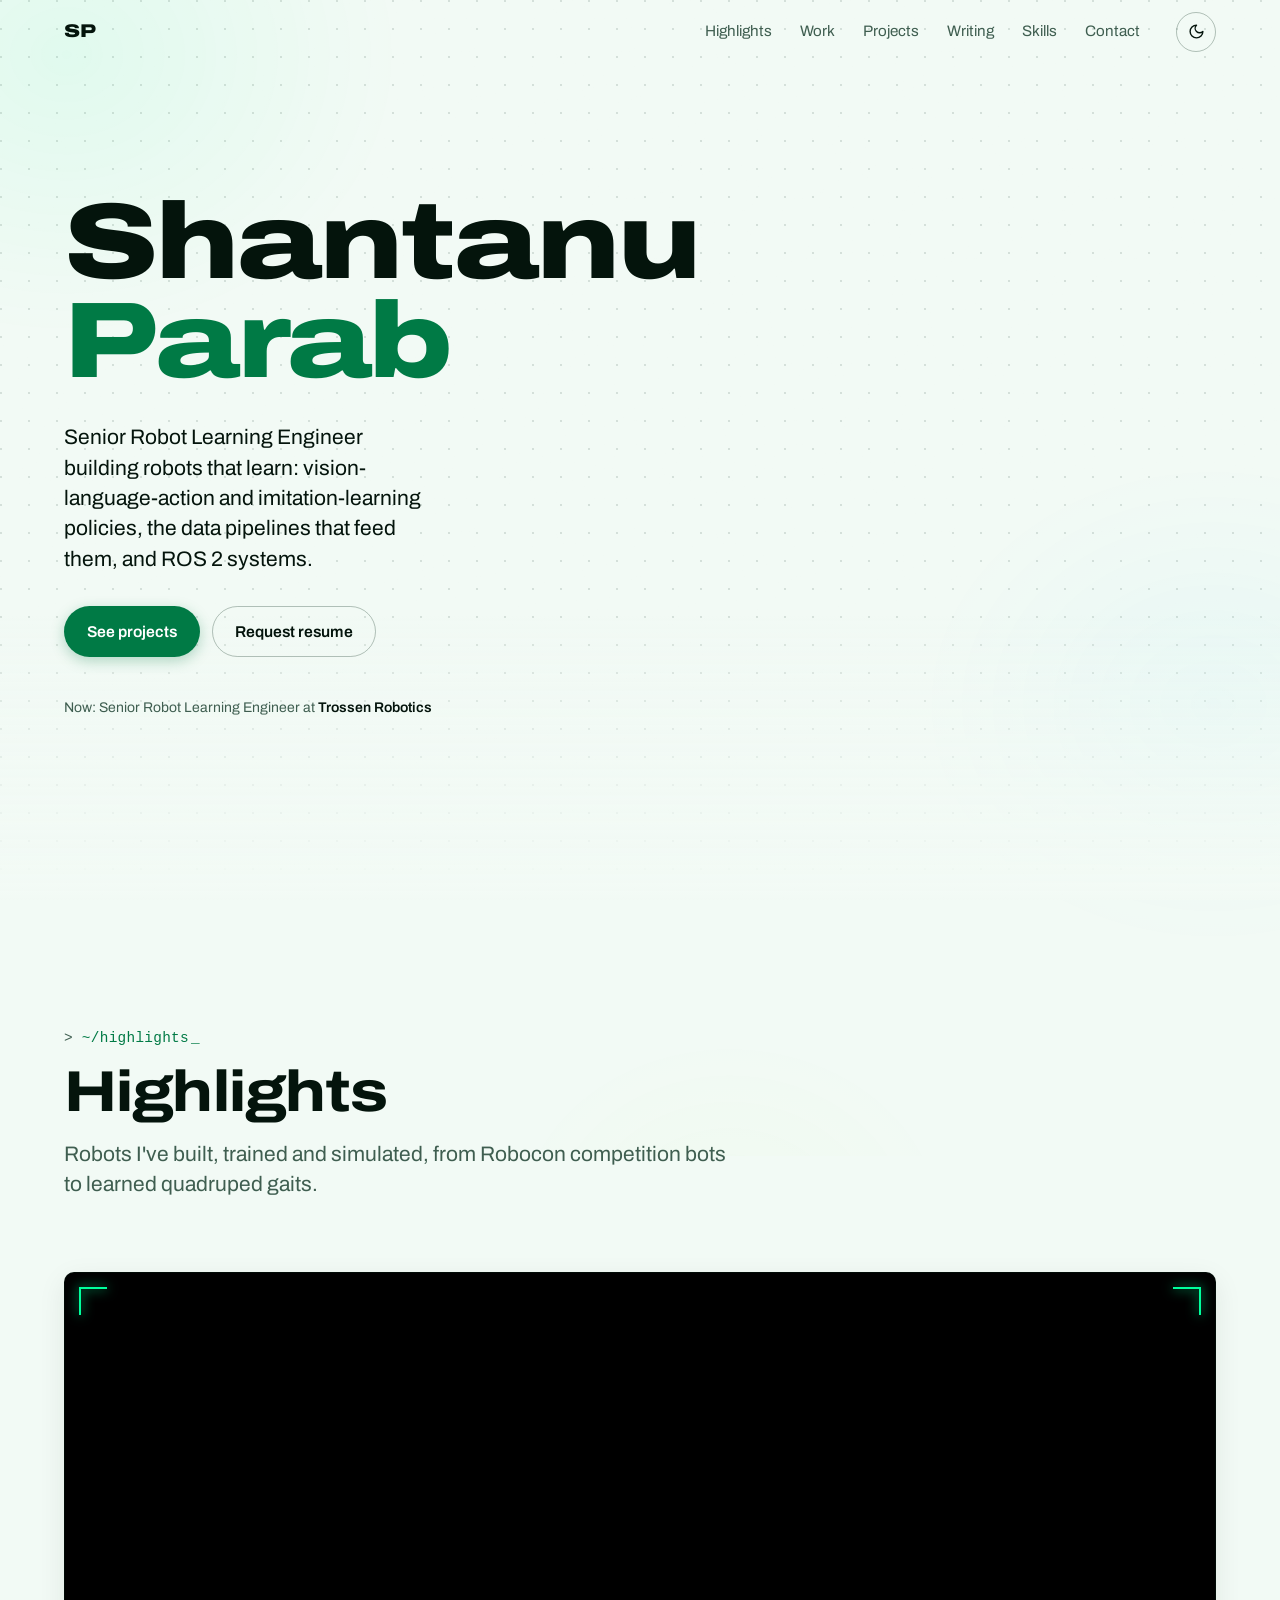
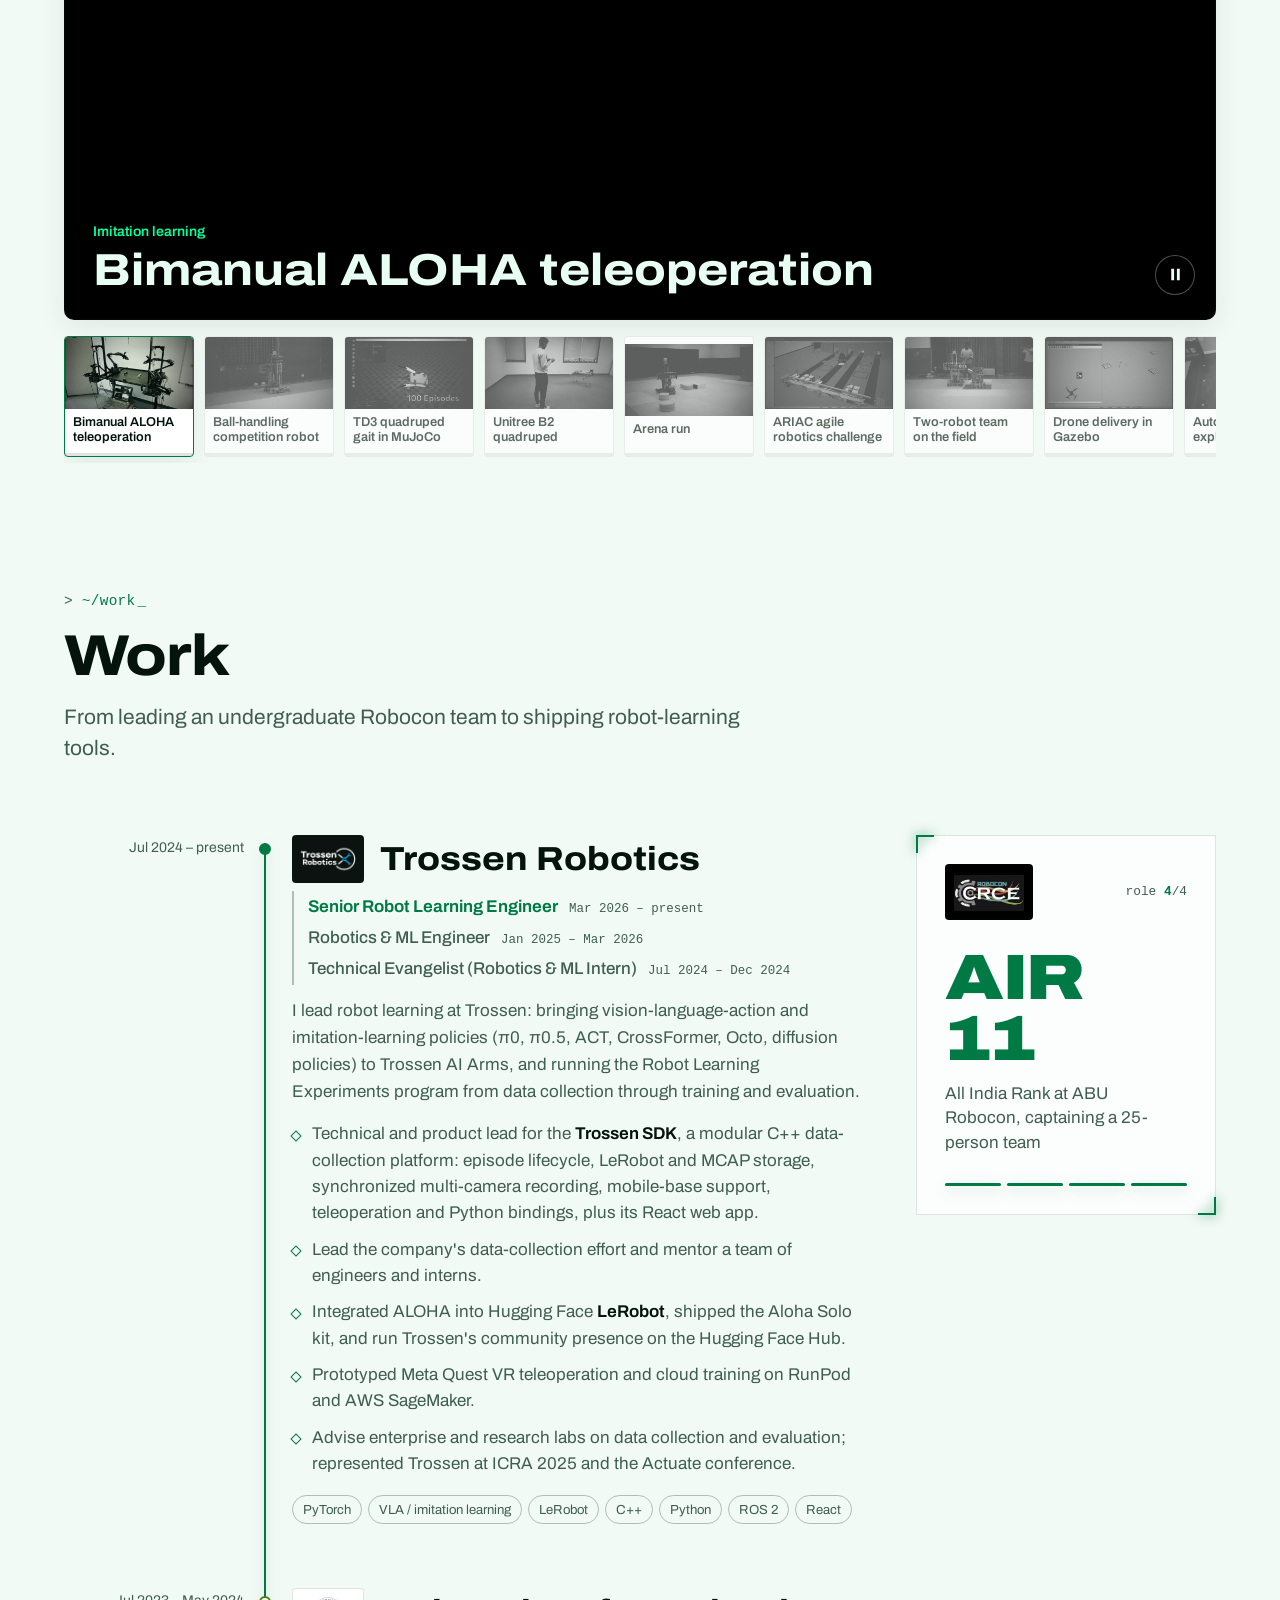
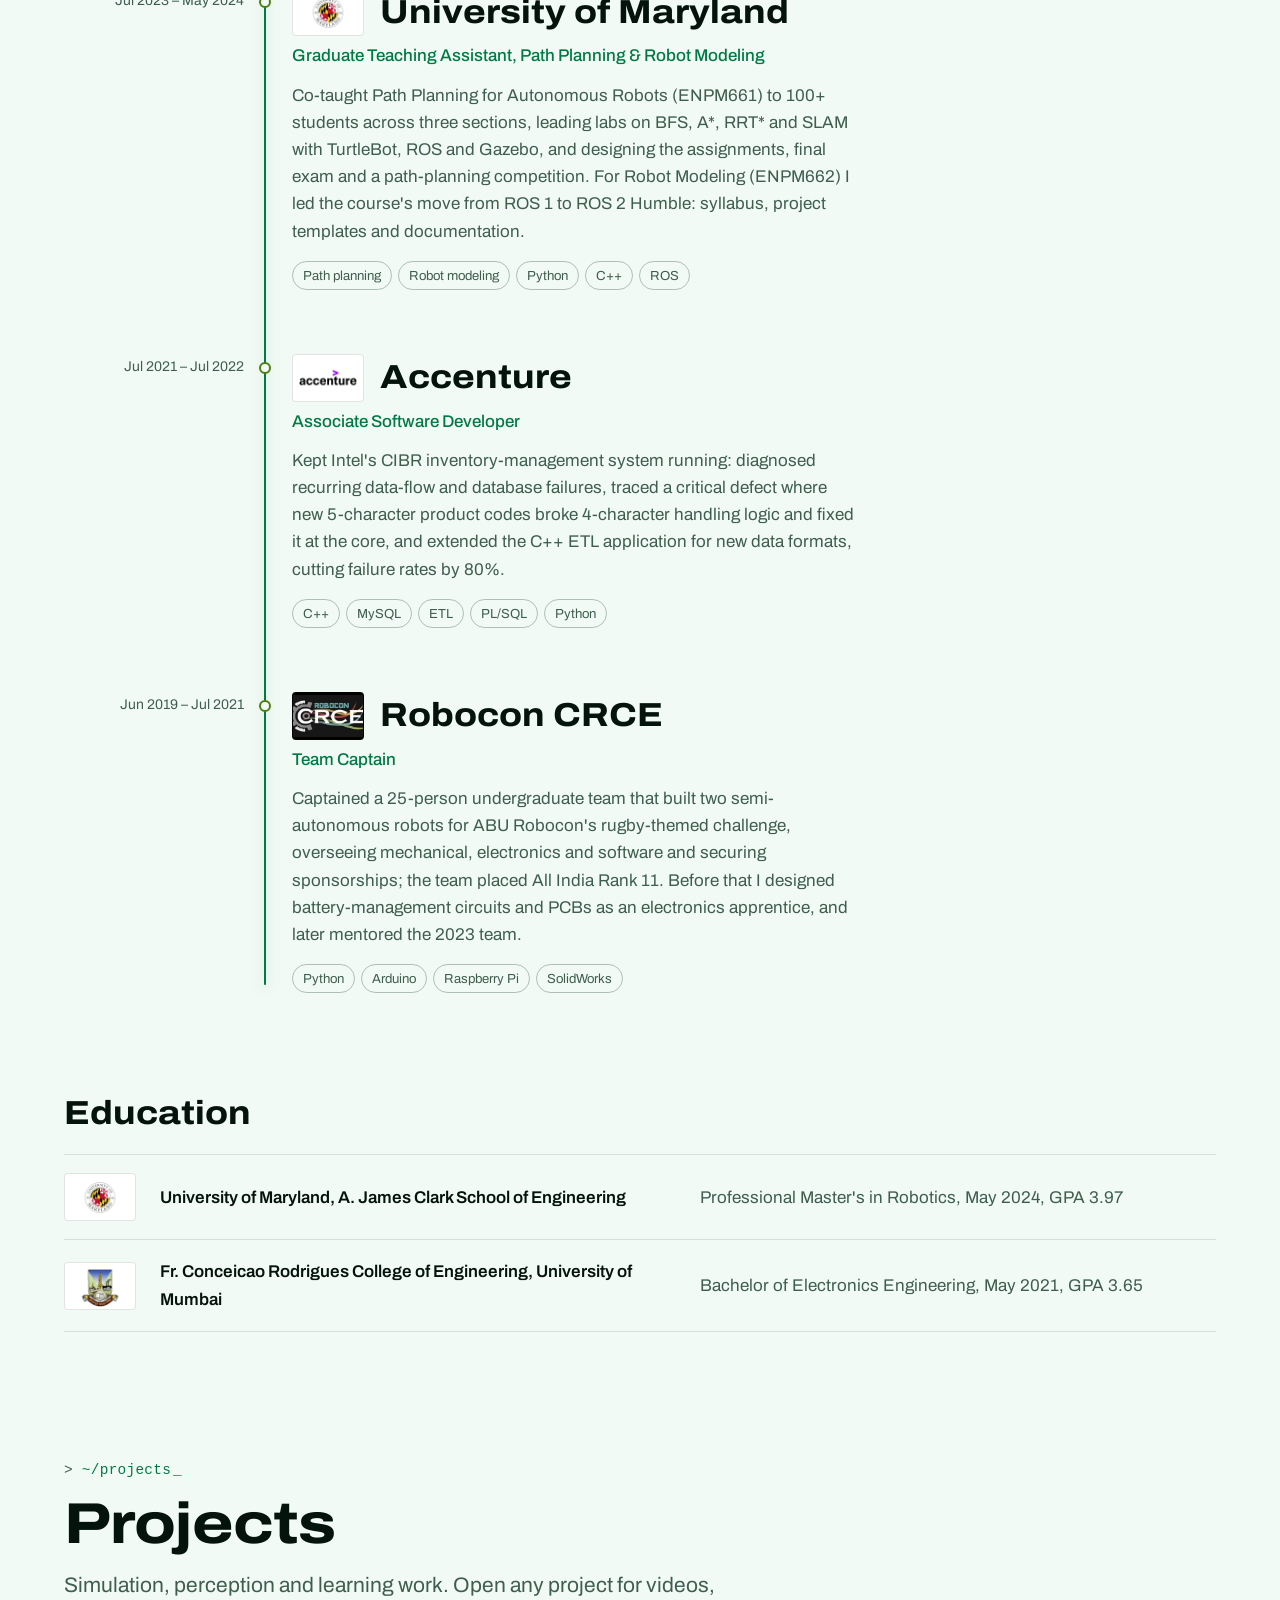
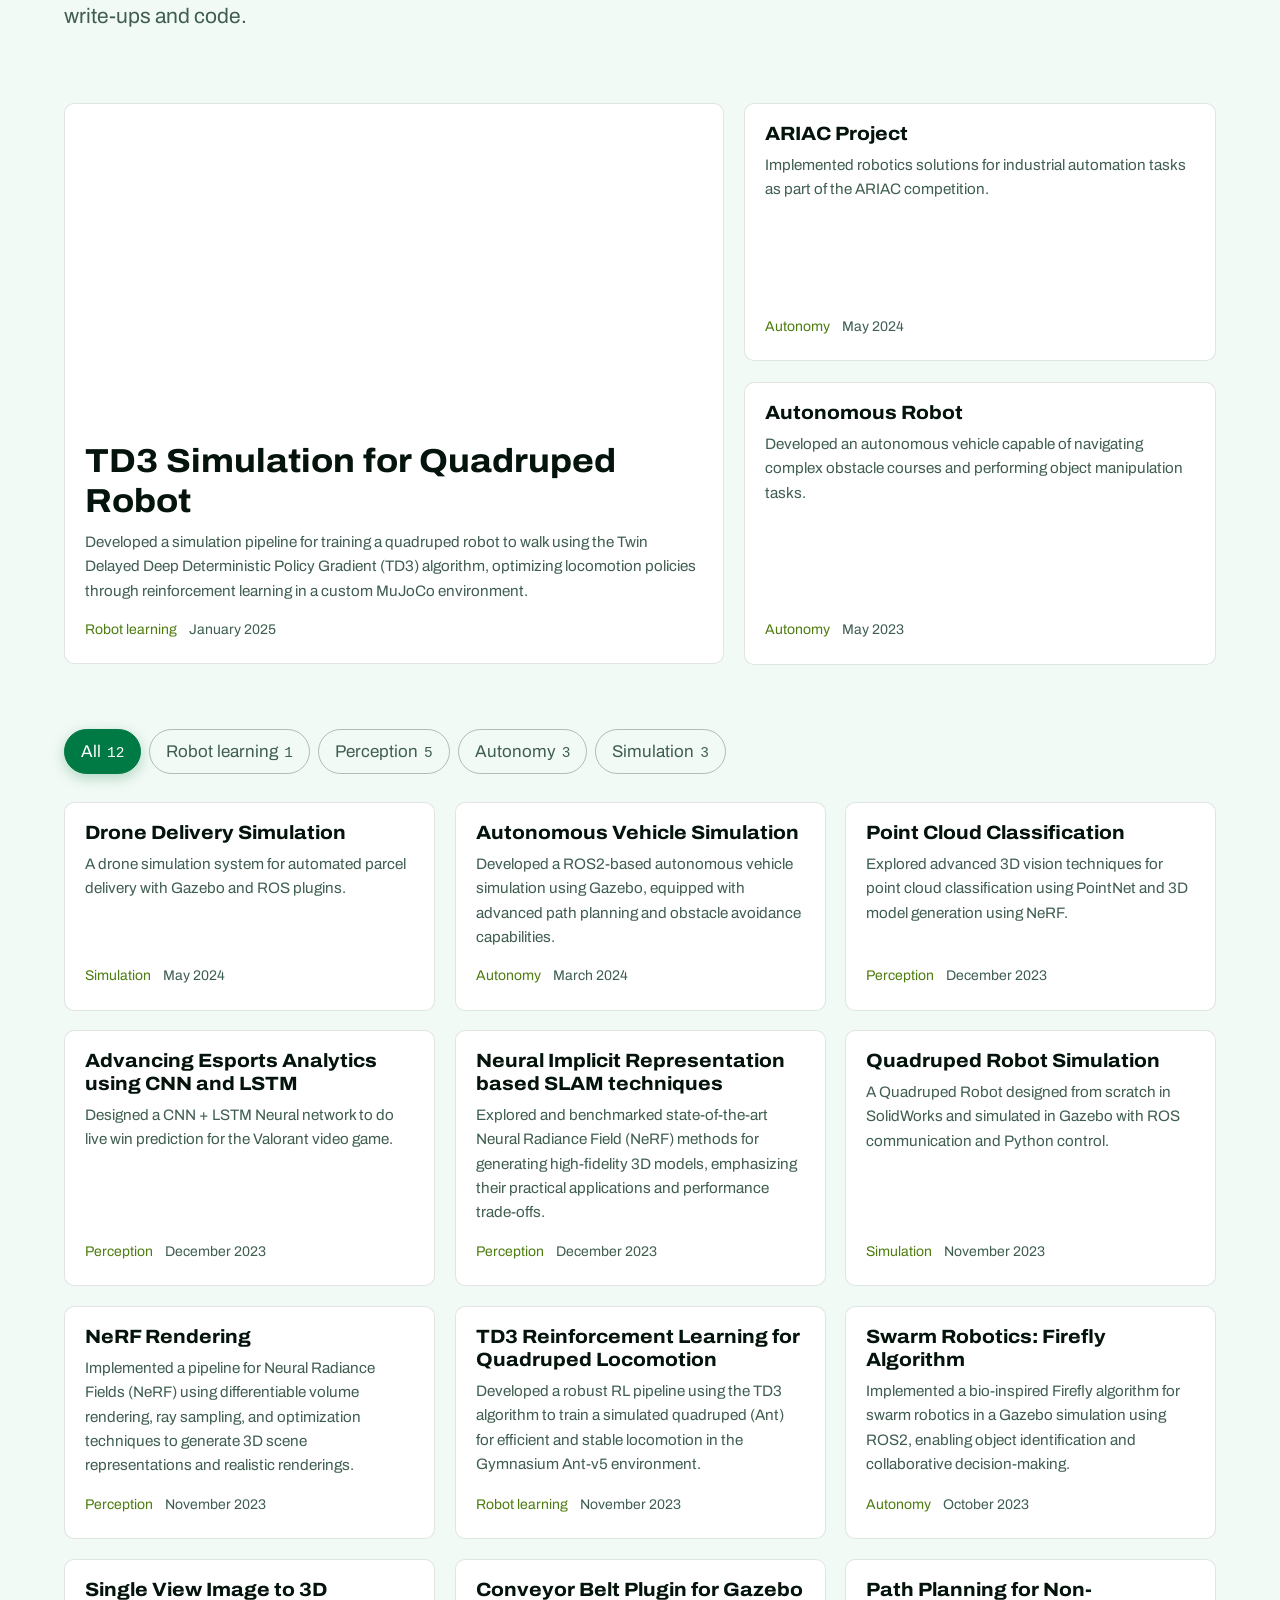
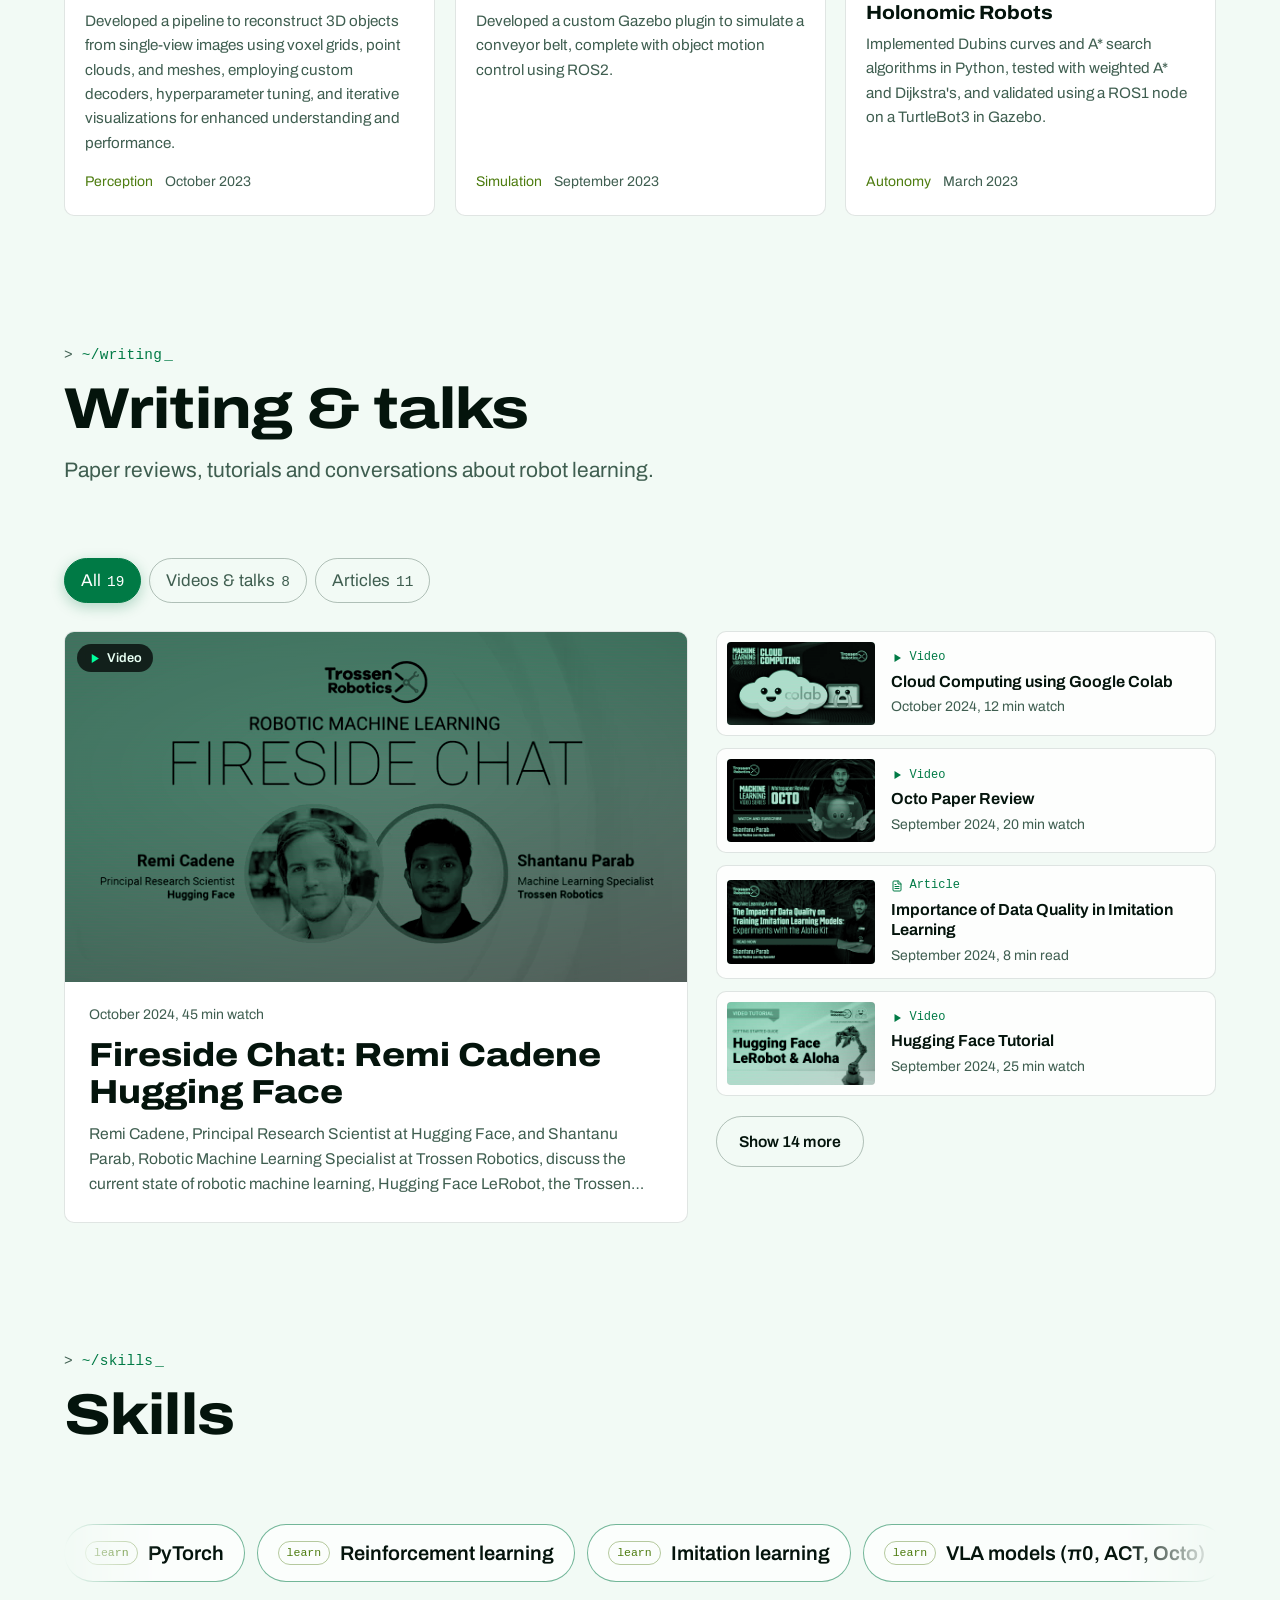
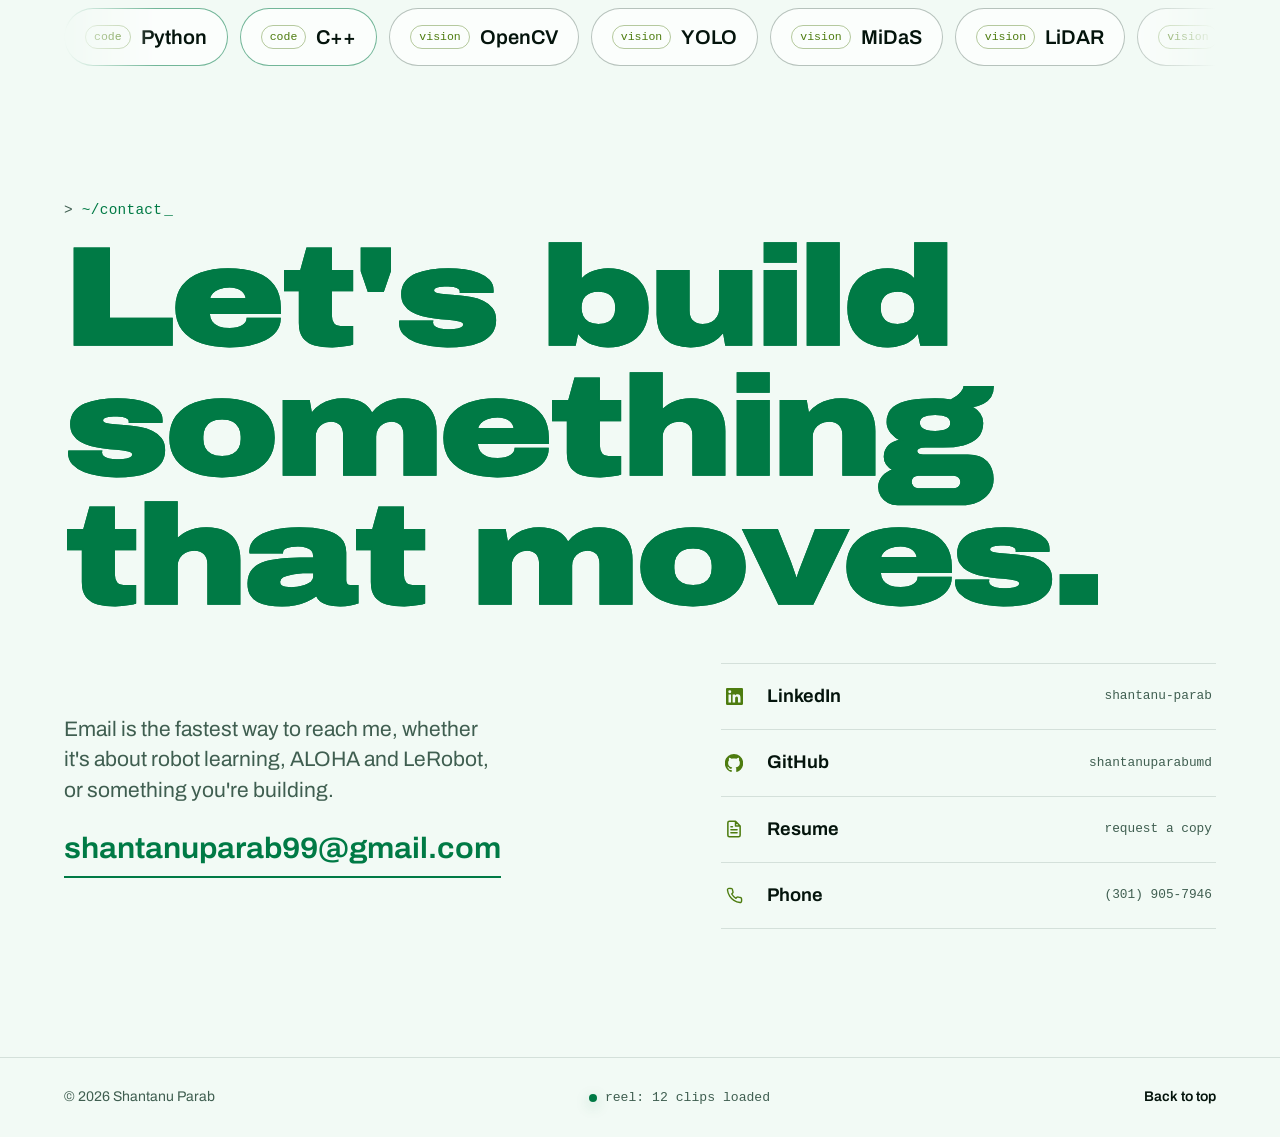
==== commit 1172bd23: "Update work history from CV: Trossen roles, metrics and skills - Trossen: Jul 2024 start; Senior Rob" ====
--- a/index.html
+++ b/index.html
@@ -84,8 +84,8 @@
 					<span class="line"><span>Parab</span></span>
 				</h1>
 				<p class="hero-lede">
-					Senior Robot Learning Engineer building robots that learn: reinforcement and
-					imitation learning, ROS&nbsp;2 systems, and the simulations they train in.
+					Senior Robot Learning Engineer building robots that learn: vision-language-action
+					and imitation-learning policies, the data pipelines that feed them, and ROS&nbsp;2 systems.
 				</p>
 				<div class="hero-actions">
 					<a class="btn btn-primary" href="#projects" data-magnetic>See projects</a>
@@ -125,34 +125,42 @@
 
 			<div class="work-layout">
 			<ol class="timeline">
-				<li class="tl-item is-current" data-metric="40%" data-metric-short="more user engagement" data-metric-label="higher user engagement from my robot-learning tutorials and YouTube series">
-					<time class="tl-date">Jun 2024 – present</time>
+				<li class="tl-item is-current" data-metric="~175" data-metric-short="merged SDK pull requests" data-metric-label="merged pull requests as technical lead of the Trossen SDK, the C++ data-collection platform for robot learning">
+					<time class="tl-date">Jul 2024 – present</time>
 					<div class="tl-body">
 						<div class="tl-org">
 							<span class="logo-tile logo-dark"><img src="images/logo/web/trossen.webp" alt="" width="240" height="134" loading="lazy"></span>
 							<h3>Trossen Robotics</h3>
 						</div>
 						<ol class="tl-roles">
-							<li class="is-now">Senior Robot Learning Engineer</li>
-							<li>Robotics and Machine Learning Intern</li>
+							<li class="is-now">Senior Robot Learning Engineer <span class="tl-when">Mar 2026 – present</span></li>
+							<li>Robotics &amp; ML Engineer <span class="tl-when">Jan 2025 – Mar 2026</span></li>
+							<li>Technical Evangelist (Robotics &amp; ML Intern) <span class="tl-when">Jul 2024 – Dec 2024</span></li>
 						</ol>
-						<p>Integrated multi-camera support for the Aloha kits with Hugging Face LeRobot, contributed open-source code, and helped grow a dataset-sharing community. Built a YouTube series and tutorials on imitation and reinforcement learning that lifted user engagement by 40%. Unified ROS 2, Python and C++ code into a single data-management interface and designed a touchscreen operator UI that cut setup time by 25%.</p>
-						<ul class="chips"><li>PyTorch</li><li>ROS 2</li><li>Python</li><li>C++</li><li>Reinforcement learning</li></ul>
+						<p>I lead robot learning at Trossen: bringing vision-language-action and imitation-learning policies (&pi;0, &pi;0.5, ACT, CrossFormer, Octo, diffusion policies) to Trossen AI Arms, and running the Robot Learning Experiments program from data collection through training and evaluation.</p>
+						<ul class="tl-points">
+							<li>Technical and product lead for the <strong>Trossen SDK</strong>, a modular C++ data-collection platform: episode lifecycle, LeRobot and MCAP storage, synchronized multi-camera recording, mobile-base support, teleoperation and Python bindings, plus its React web app.</li>
+							<li>Lead the company's data-collection effort and mentor a team of engineers and interns.</li>
+							<li>Integrated ALOHA into Hugging Face <strong>LeRobot</strong>, shipped the Aloha Solo kit, and run Trossen's community presence on the Hugging Face Hub.</li>
+							<li>Prototyped Meta Quest VR teleoperation and cloud training on RunPod and AWS SageMaker.</li>
+							<li>Advise enterprise and research labs on data collection and evaluation; represented Trossen at ICRA 2025 and the Actuate conference.</li>
+						</ul>
+						<ul class="chips"><li>PyTorch</li><li>VLA / imitation learning</li><li>LeRobot</li><li>C++</li><li>Python</li><li>ROS 2</li><li>React</li></ul>
 					</div>
 				</li>
-				<li class="tl-item" data-metric="100+" data-metric-short="students taught" data-metric-label="students taught RRT*, SLAM and ROS 2, with a 95% project completion rate">
+				<li class="tl-item" data-metric="100+" data-metric-short="students taught" data-metric-label="students co-taught path planning across three sections, with BFS, A*, RRT* and SLAM labs on TurtleBot">
 					<time class="tl-date">Jul 2023 – May 2024</time>
 					<div class="tl-body">
 						<div class="tl-org">
 							<span class="logo-tile logo-light"><img src="images/logo/web/umd.webp" alt="" width="240" height="136" loading="lazy"></span>
 							<h3>University of Maryland</h3>
 						</div>
-						<p class="tl-role">Teaching Assistant, Path Planning &amp; Robot Modeling</p>
-						<p>Taught and guided more than 100 students through RRT*, SLAM and ROS 2, with a 95% project completion rate. Reworked the curriculum around hands-on kinematics, behaviors and grasping, which raised engagement by 40%.</p>
+						<p class="tl-role">Graduate Teaching Assistant, Path Planning &amp; Robot Modeling</p>
+						<p>Co-taught Path Planning for Autonomous Robots (ENPM661) to 100+ students across three sections, leading labs on BFS, A*, RRT* and SLAM with TurtleBot, ROS and Gazebo, and designing the assignments, final exam and a path-planning competition. For Robot Modeling (ENPM662) I led the course's move from ROS 1 to ROS 2 Humble: syllabus, project templates and documentation.</p>
 						<ul class="chips"><li>Path planning</li><li>Robot modeling</li><li>Python</li><li>C++</li><li>ROS</li></ul>
 					</div>
 				</li>
-				<li class="tl-item" data-metric="1 yr" data-metric-short="supporting Intel" data-metric-label="supporting Intel's central inventory system with PL/SQL and Python">
+				<li class="tl-item" data-metric="80%" data-metric-short="fewer pipeline failures" data-metric-label="fewer failures in Intel's inventory data pipeline after my C++ ETL fixes">
 					<time class="tl-date">Jul 2021 – Jul 2022</time>
 					<div class="tl-body">
 						<div class="tl-org">
@@ -160,11 +168,11 @@
 							<h3>Accenture</h3>
 						</div>
 						<p class="tl-role">Associate Software Developer</p>
-						<p>Supported Intel's Central Inventory Business Repository, debugging and fixing issues with PL/SQL, Ab Initio and Python scripting.</p>
-						<ul class="chips"><li>PL/SQL</li><li>Python</li><li>Linux</li></ul>
+						<p>Kept Intel's CIBR inventory-management system running: diagnosed recurring data-flow and database failures, traced a critical defect where new 5-character product codes broke 4-character handling logic and fixed it at the core, and extended the C++ ETL application for new data formats, cutting failure rates by 80%.</p>
+						<ul class="chips"><li>C++</li><li>MySQL</li><li>ETL</li><li>PL/SQL</li><li>Python</li></ul>
 					</div>
 				</li>
-				<li class="tl-item" data-metric="2 yrs" data-metric-short="as team captain" data-metric-label="captaining the Robocon team from first concept to competition">
+				<li class="tl-item" data-metric="AIR 11" data-metric-short="All India Rank" data-metric-label="All India Rank at ABU Robocon, captaining a 25-person team">
 					<time class="tl-date">Jun 2019 – Jul 2021</time>
 					<div class="tl-body">
 						<div class="tl-org">
@@ -172,7 +180,7 @@
 							<h3>Robocon CRCE</h3>
 						</div>
 						<p class="tl-role">Team Captain</p>
-						<p>Led the undergraduate robotics team building robots from scratch for ABU Robocon problem statements, owning design and development from concept to competition.</p>
+						<p>Captained a 25-person undergraduate team that built two semi-autonomous robots for ABU Robocon's rugby-themed challenge, overseeing mechanical, electronics and software and securing sponsorships; the team placed All India Rank 11. Before that I designed battery-management circuits and PCBs as an electronics apprentice, and later mentored the 2023 team.</p>
 						<ul class="chips"><li>Python</li><li>Arduino</li><li>Raspberry Pi</li><li>SolidWorks</li></ul>
 					</div>
 				</li>
@@ -183,8 +191,8 @@
 						<span class="logo-tile work-logo logo-dark"><img src="images/logo/web/trossen.webp" alt="" width="240" height="134"></span>
 						<span class="work-step">role <b>1</b>/4</span>
 					</div>
-					<p class="work-metric">40%</p>
-					<p class="work-metric-label">higher user engagement from my robot-learning tutorials and YouTube series</p>
+					<p class="work-metric">~175</p>
+					<p class="work-metric-label">merged pull requests as technical lead of the Trossen SDK, the C++ data-collection platform for robot learning</p>
 					<div class="work-ticks"><i class="is-on"></i><i></i><i></i><i></i></div>
 				</div>
 			</aside>
@@ -246,7 +254,11 @@
 					<li class="skill is-core"><span class="k">learn</span>PyTorch</li>
 					<li class="skill is-core"><span class="k">learn</span>Reinforcement learning</li>
 					<li class="skill is-core"><span class="k">learn</span>Imitation learning</li>
+					<li class="skill is-core"><span class="k">learn</span>VLA models (&pi;0, ACT, Octo)</li>
 					<li class="skill is-core"><span class="k">learn</span>LeRobot</li>
+					<li class="skill"><span class="k">learn</span>Diffusion policies</li>
+					<li class="skill"><span class="k">learn</span>JAX</li>
+					<li class="skill"><span class="k">learn</span>TensorFlow</li>
 					<li class="skill is-core"><span class="k">robotics</span>ROS 2</li>
 					<li class="skill"><span class="k">robotics</span>MuJoCo</li>
 					<li class="skill"><span class="k">robotics</span>Gazebo plugins</li>
@@ -254,6 +266,8 @@
 					<li class="skill"><span class="k">robotics</span>Inverse kinematics</li>
 					<li class="skill"><span class="k">robotics</span>Path planning</li>
 					<li class="skill"><span class="k">robotics</span>SLAM</li>
+					<li class="skill"><span class="k">robotics</span>MoveIt</li>
+					<li class="skill"><span class="k">robotics</span>Teleoperation</li>
 					<li class="skill"><span class="k">learn</span>NeRF</li>
 					<li class="skill"><span class="k">learn</span>PointNet</li>
 					<li class="skill"><span class="k">learn</span>CNN / LSTM</li>
@@ -272,6 +286,12 @@
 					<li class="skill"><span class="k">hw</span>Arduino</li>
 					<li class="skill"><span class="k">cad</span>SolidWorks</li>
 					<li class="skill"><span class="k">cad</span>Blender</li>
+					<li class="skill"><span class="k">code</span>React</li>
+					<li class="skill"><span class="k">ops</span>Docker</li>
+					<li class="skill"><span class="k">ops</span>GitHub Actions</li>
+					<li class="skill"><span class="k">ops</span>RunPod</li>
+					<li class="skill"><span class="k">ops</span>AWS SageMaker</li>
+					<li class="skill"><span class="k">hw</span>RealSense / ZED</li>
 					<li class="skill"><span class="k">code</span>Git</li>
 					<li class="skill"><span class="k">code</span>Linux</li>
 					<li class="skill"><span class="k">code</span>Java</li>
--- a/css/fx.css
+++ b/css/fx.css
@@ -221,6 +221,16 @@
 .to-top { color: var(--text); text-decoration: none; font-weight: 600; }
 .to-top:hover { color: var(--neon); }
 
+/* ── Work: role dates and highlight bullets ─────────────────────────────── */
+.tl-when { display: inline-block; white-space: nowrap; margin-left: 8px; font-family: var(--mono); font-size: 0.78rem; font-weight: 400; color: var(--text-dim); text-shadow: none; }
+.tl-points { list-style: none; margin: 0 0 18px; padding: 0; display: grid; gap: 10px; max-width: var(--measure); }
+.tl-points li { position: relative; padding-left: 20px; color: var(--text-dim); line-height: 1.55; }
+.tl-points li::before {
+  content: ''; position: absolute; left: 0; top: 0.62em; width: 8px; height: 8px;
+  border: 1.5px solid var(--neon); transform: rotate(45deg);
+}
+.tl-points strong { color: var(--text); font-weight: 650; }
+
 /* ── Inline role metric (shown where the sticky panel is hidden) ─────────── */
 .tl-metric {
   display: inline-flex; align-items: baseline; gap: 10px; margin: 0 0 16px !important;
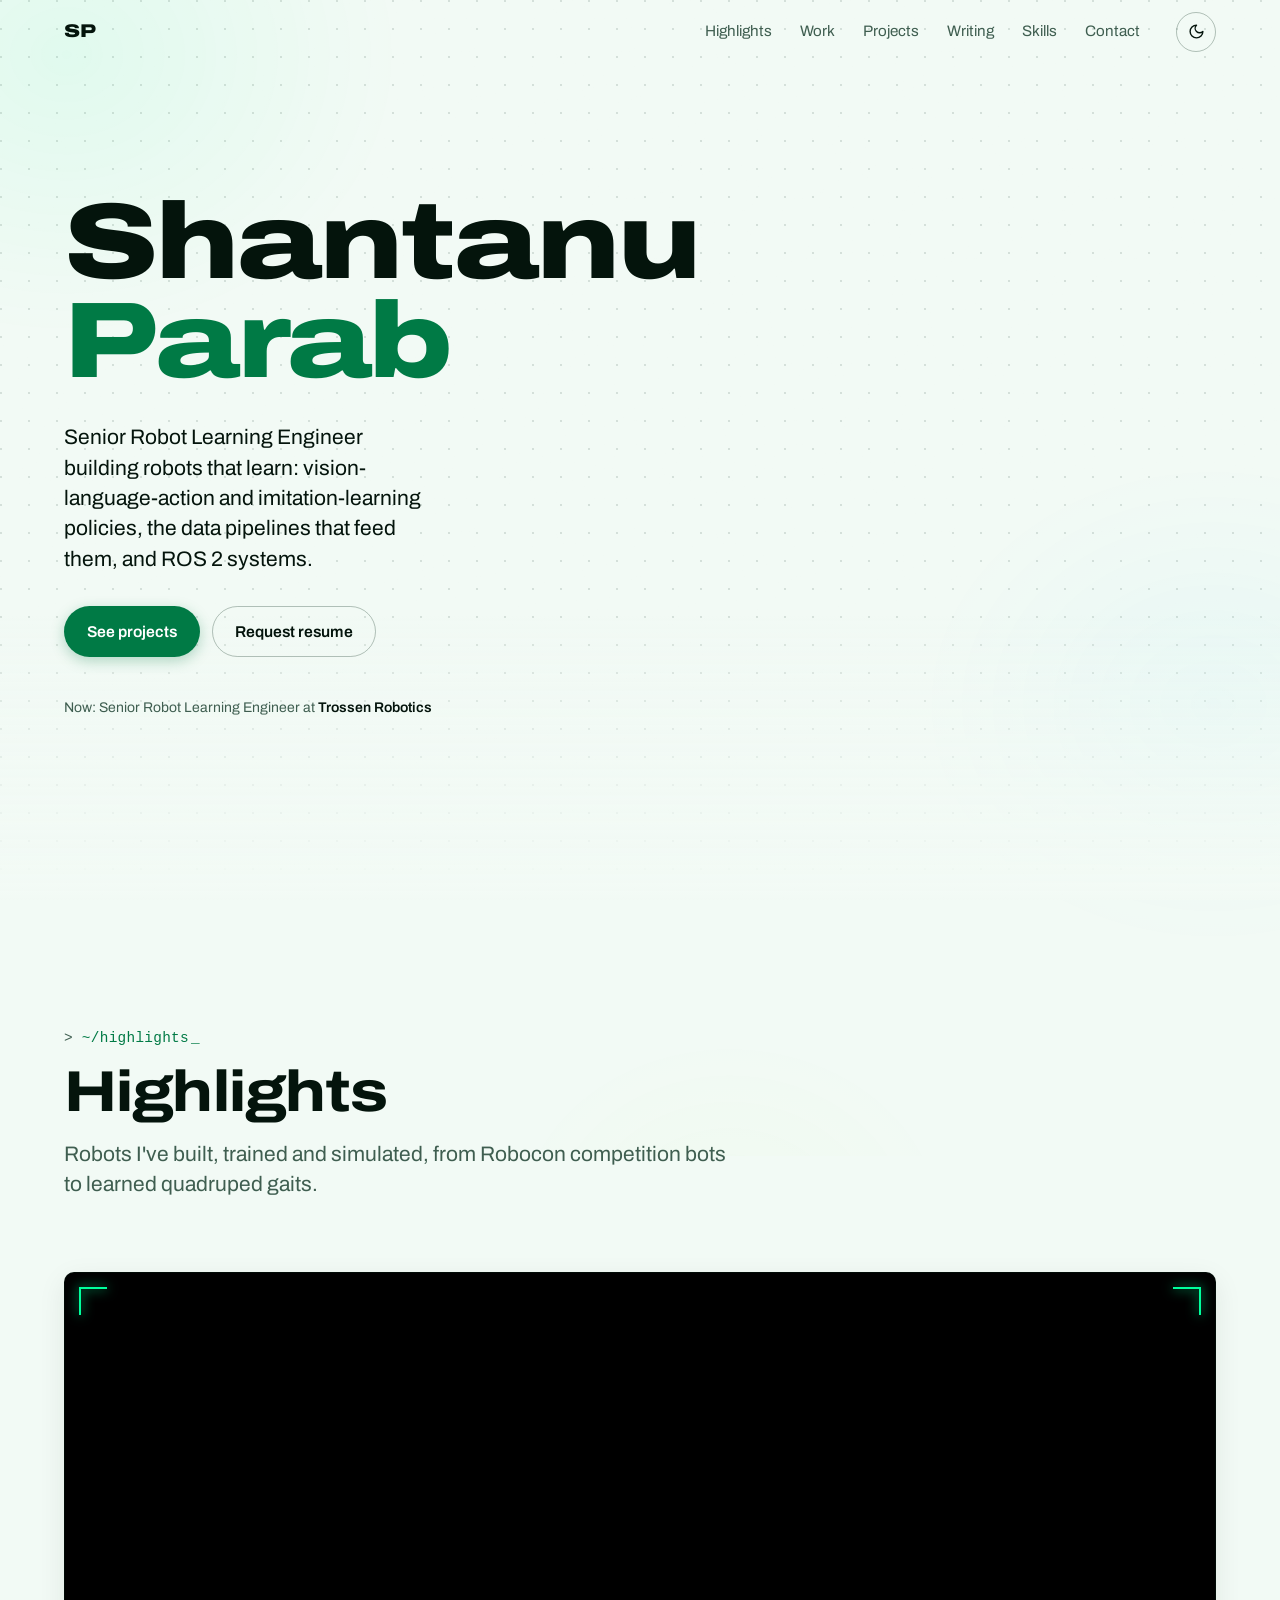
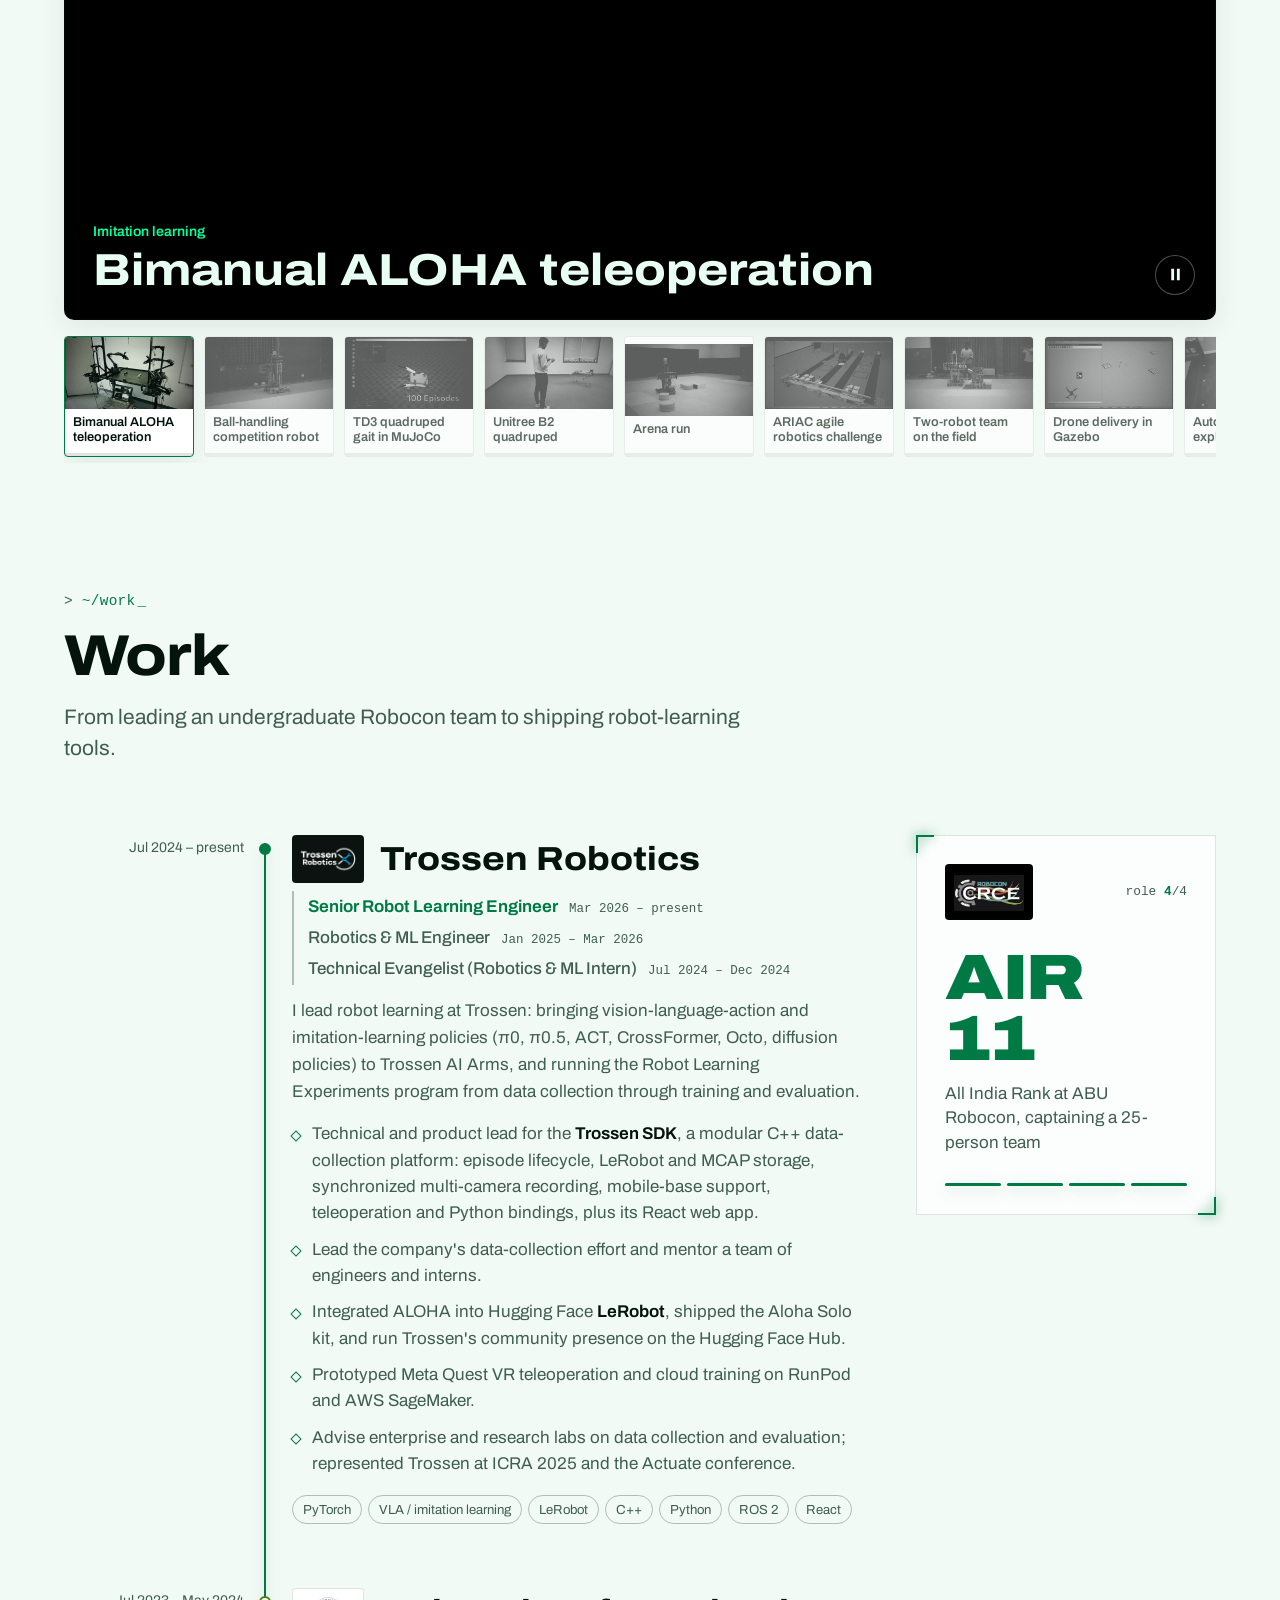
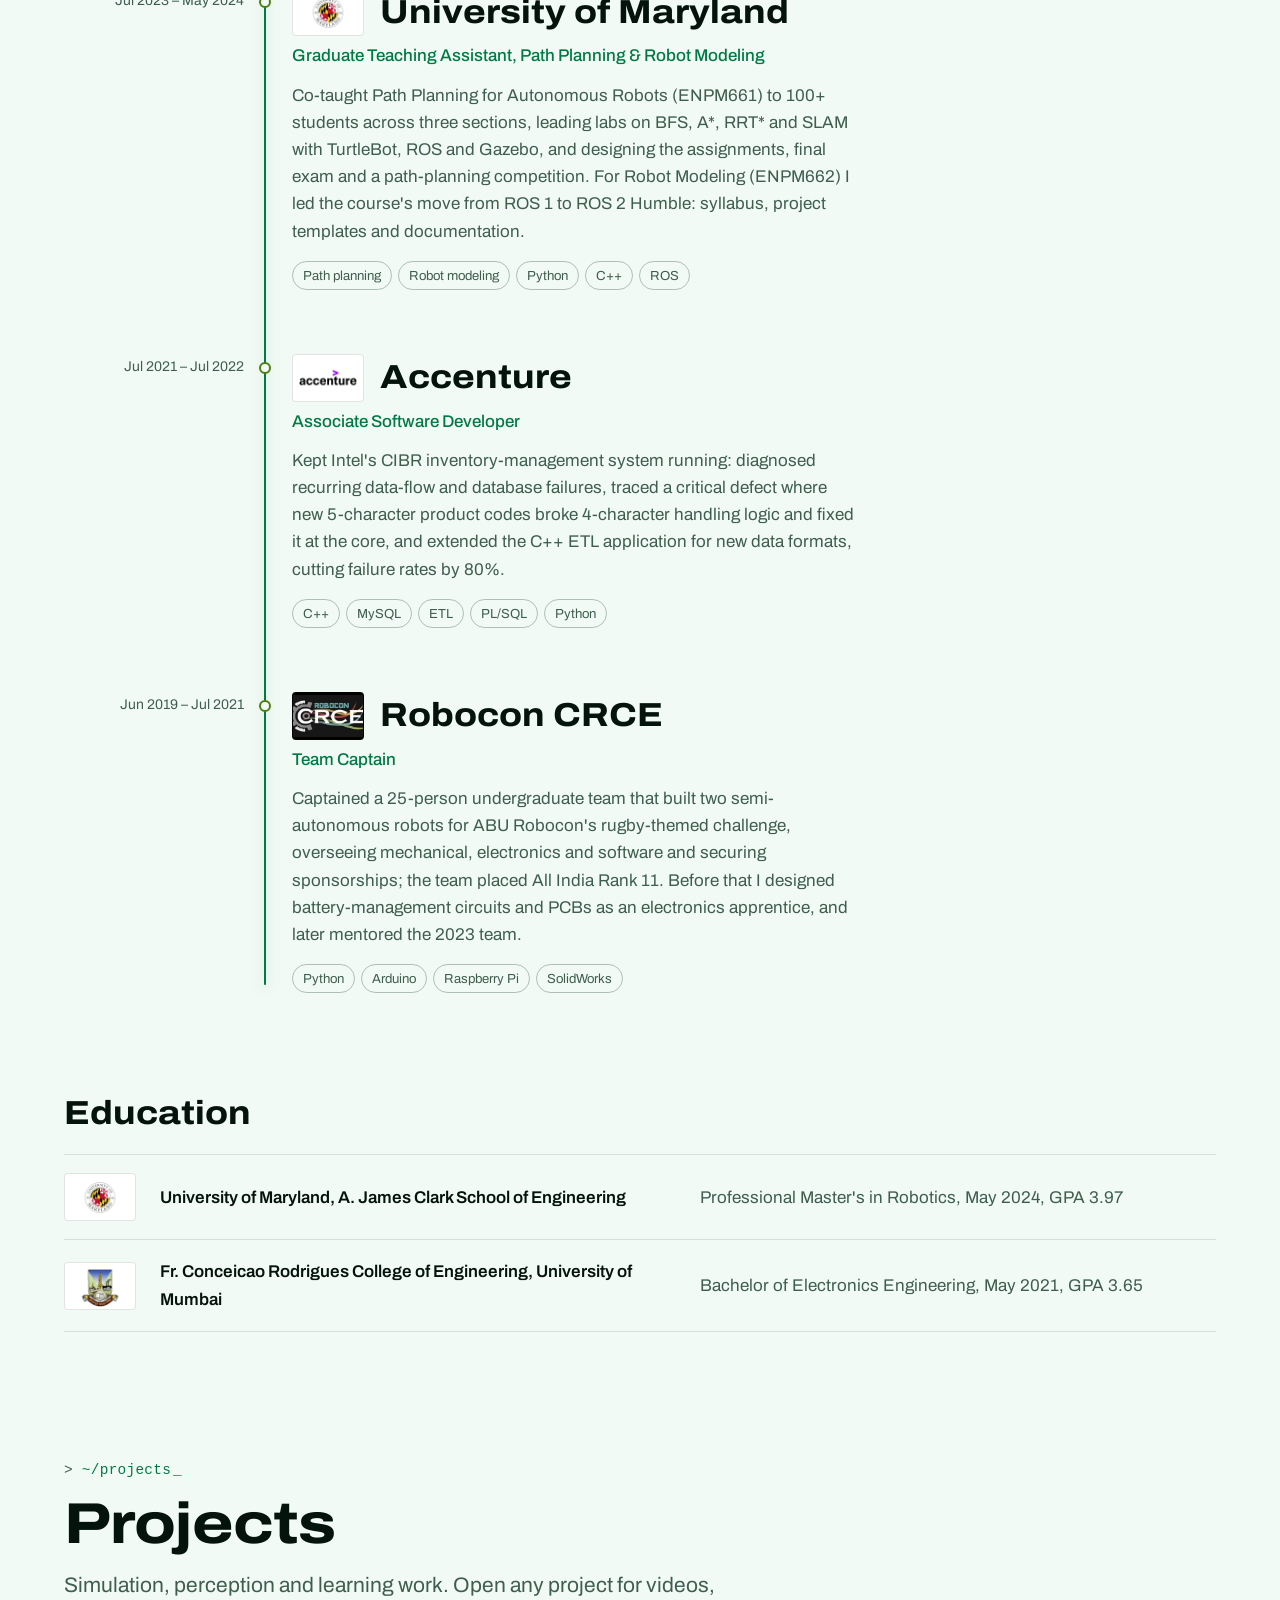
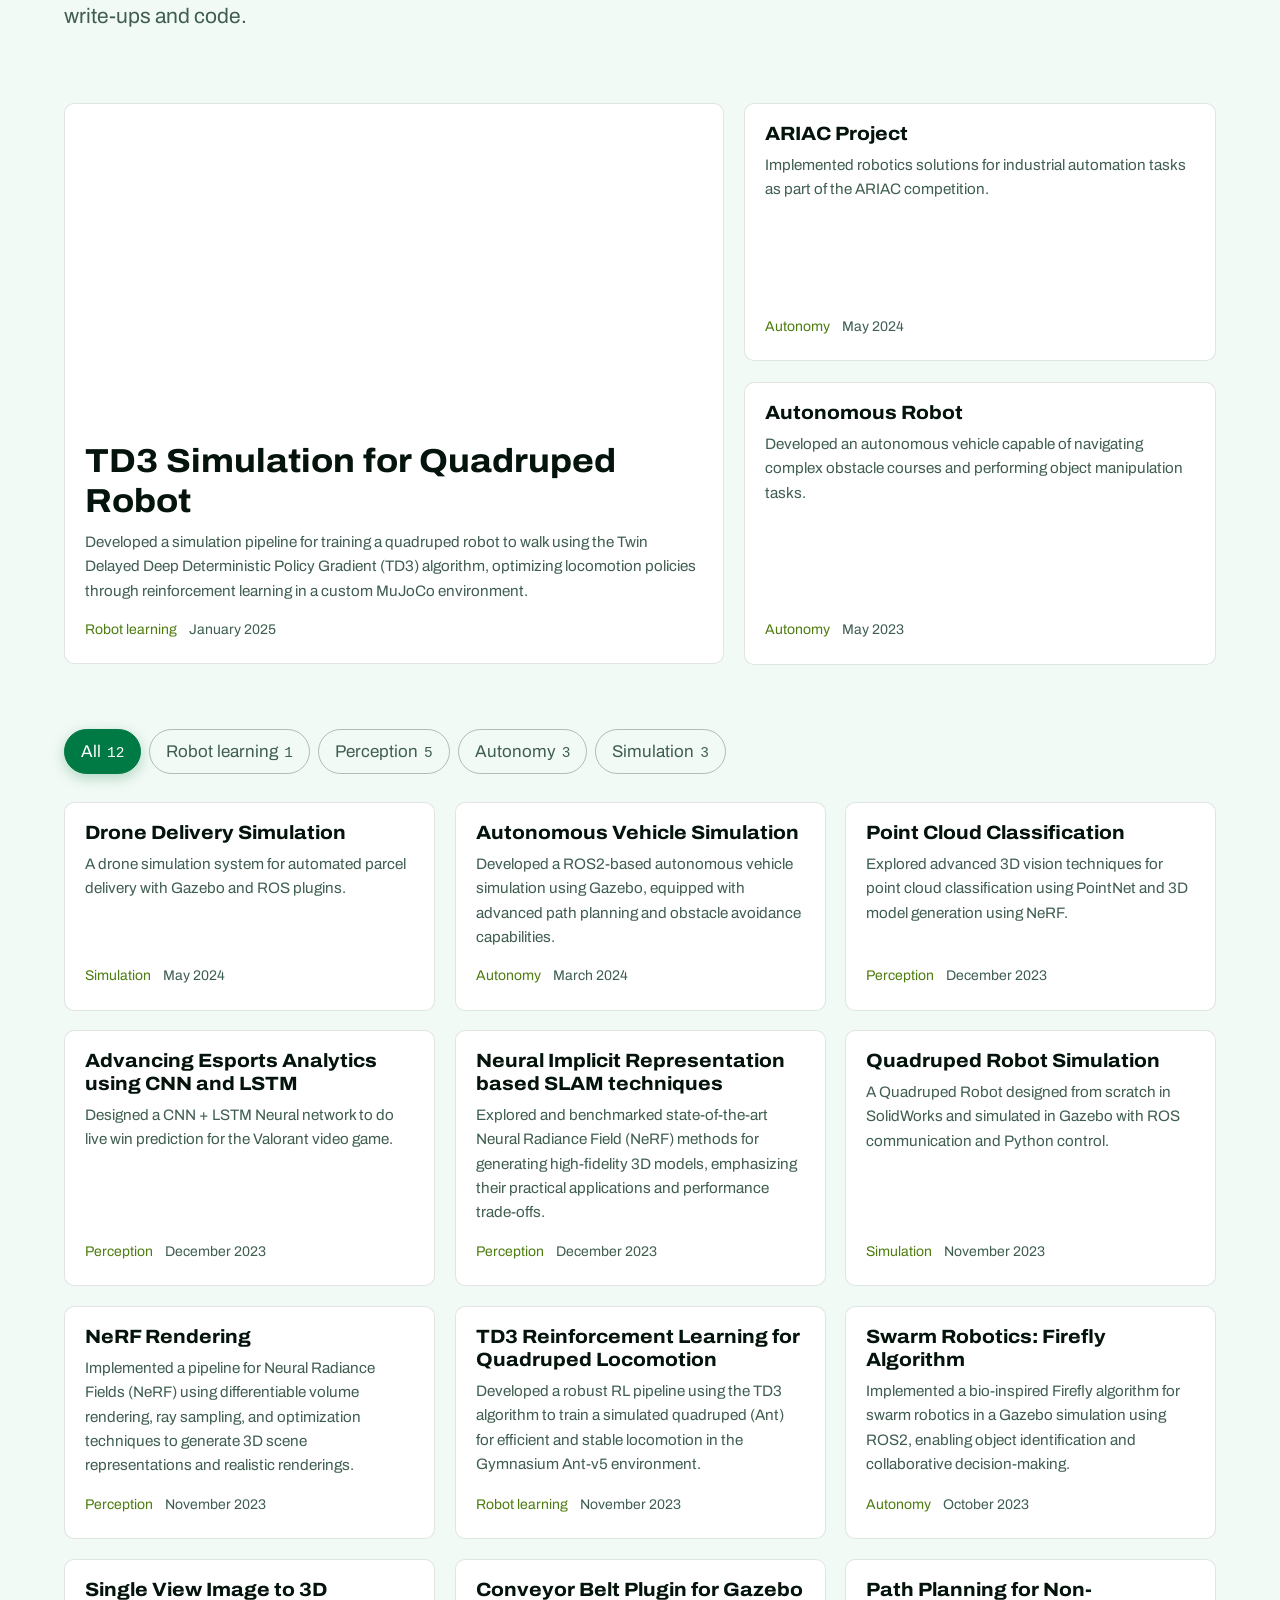
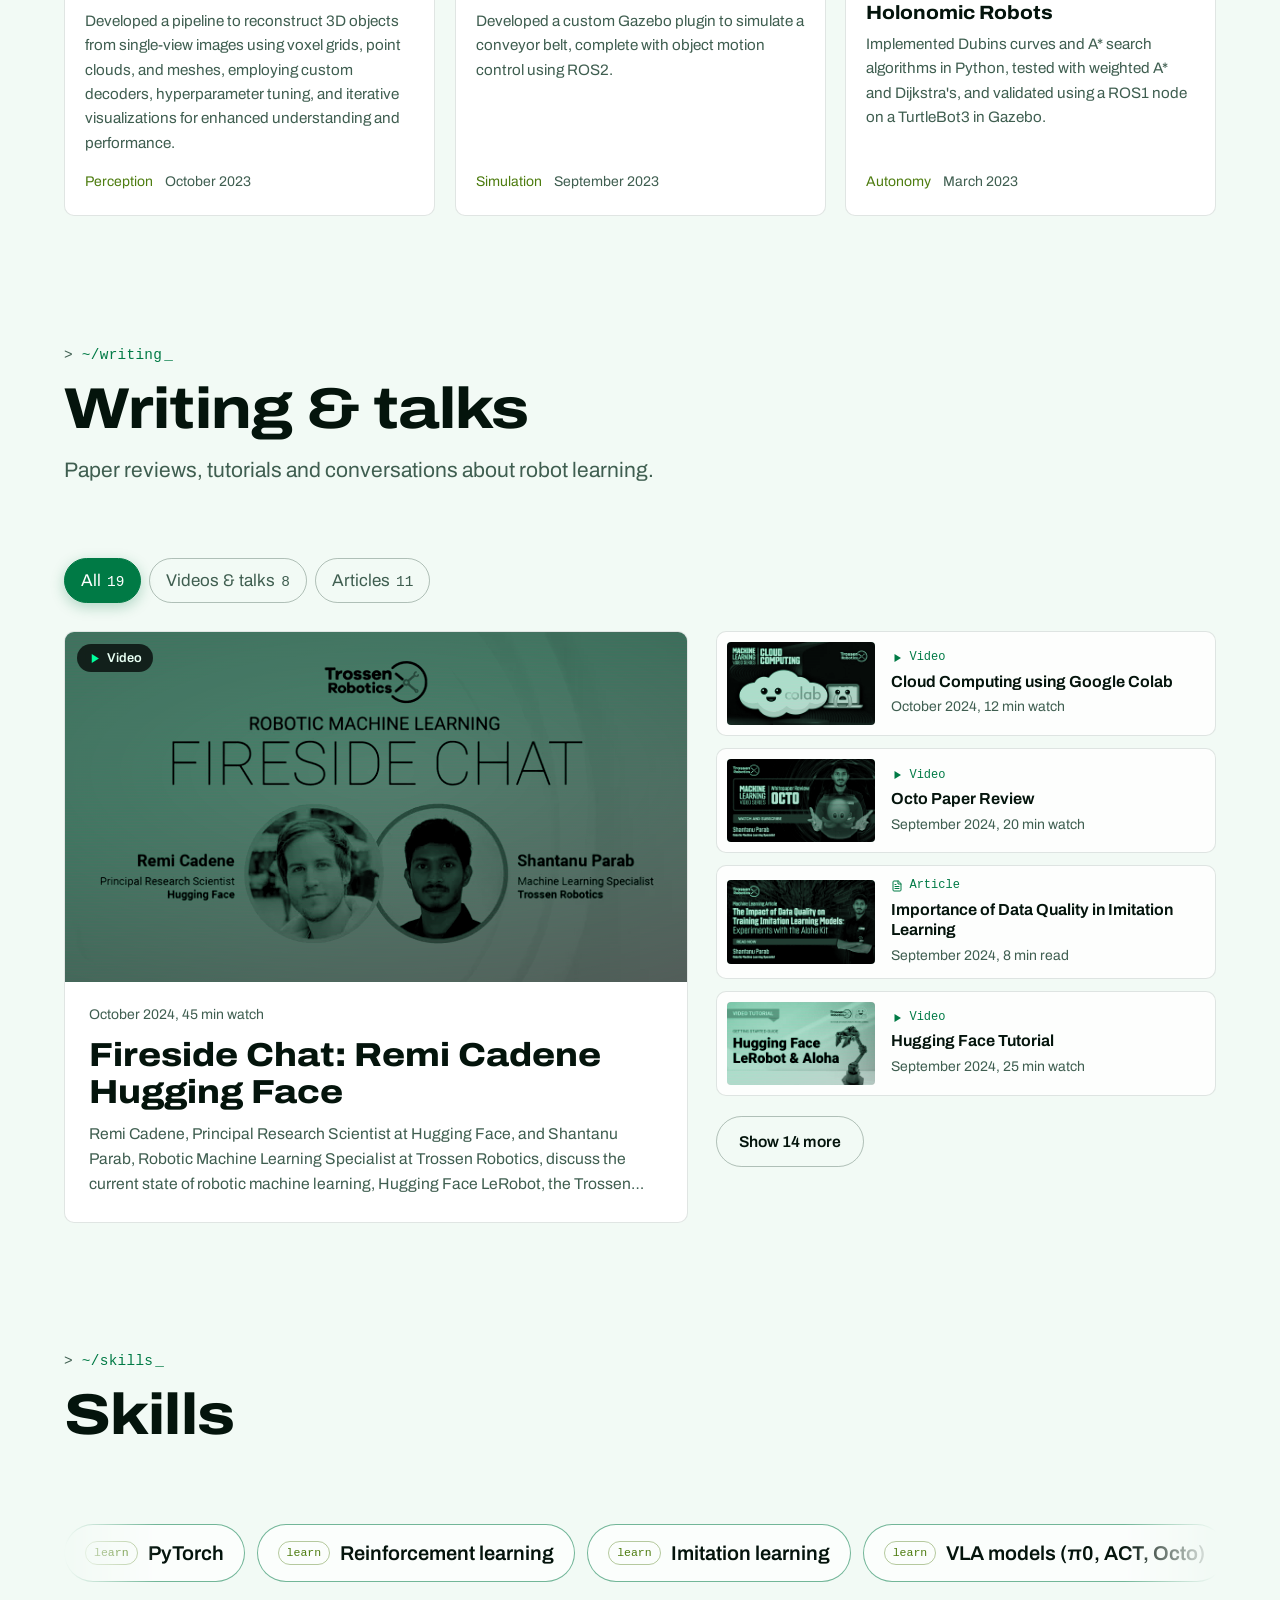
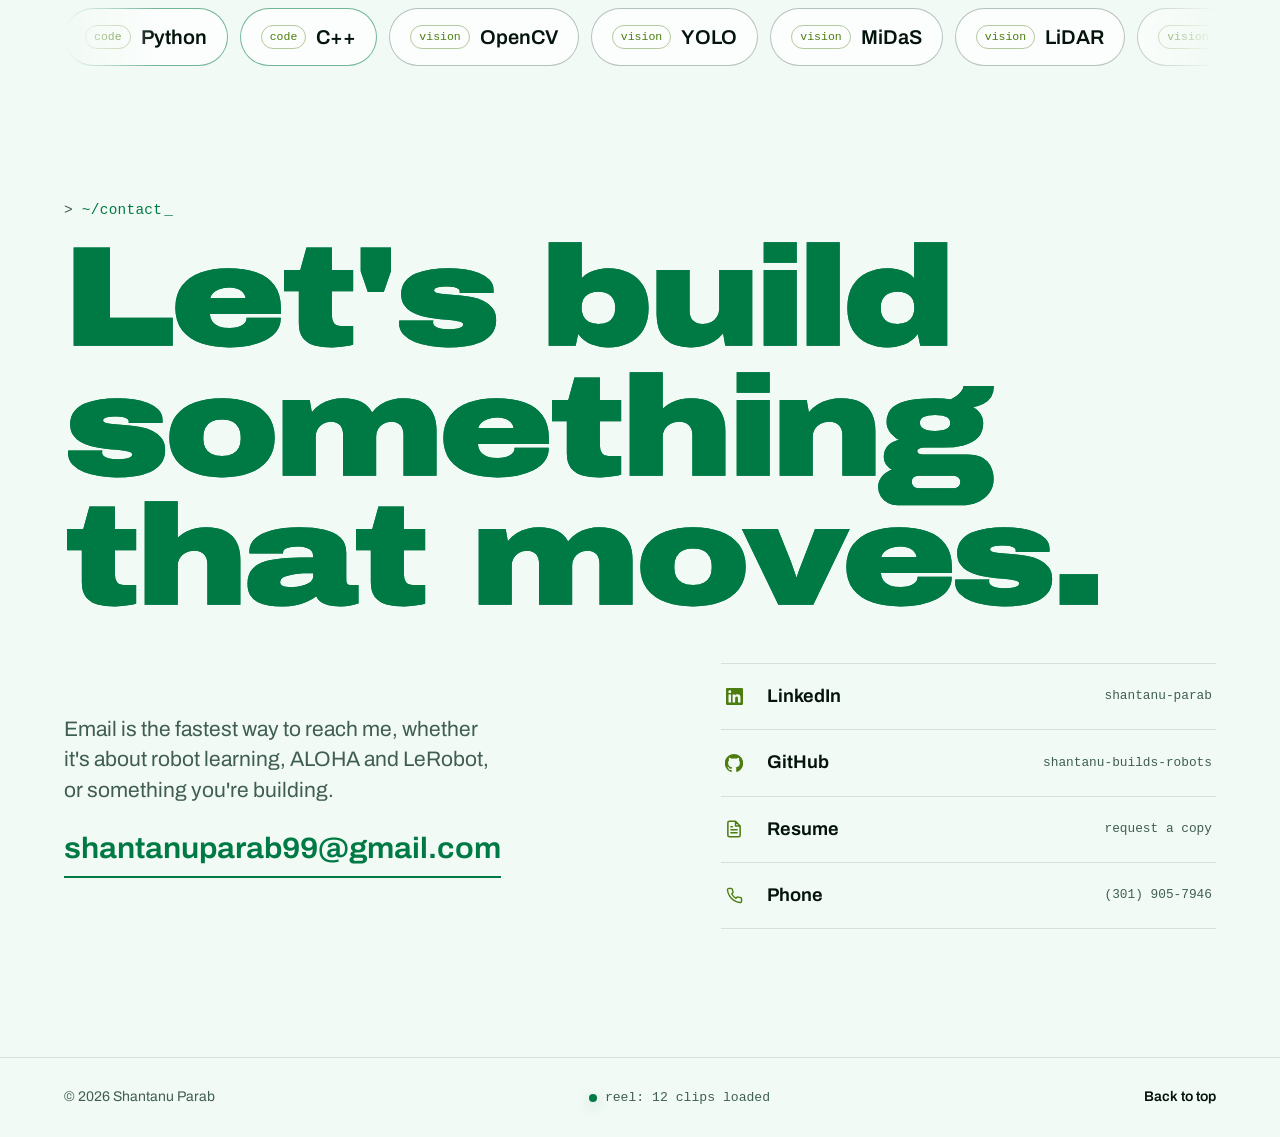
==== commit 0c60831d: "Point links at the renamed GitHub account (shantanu-builds-robots) The account shantanuparabumd is n" ====
--- a/index.html
+++ b/index.html
@@ -6,17 +6,17 @@
 	<title>Shantanu Parab | Senior Robot Learning Engineer</title>
 	<meta name="description" content="Portfolio of Shantanu Parab, Senior Robot Learning Engineer at Trossen Robotics, working on robot learning, ROS 2 and simulation.">
 	<meta name="author" content="Shantanu Parab">
-	<link rel="canonical" href="https://shantanuparabumd.github.io/">
+	<link rel="canonical" href="https://shantanu-builds-robots.github.io/">
 	<meta name="theme-color" content="#050807">
 
 	<!-- Open Graph -->
 	<meta property="og:title" content="Shantanu Parab | Senior Robot Learning Engineer">
 	<meta property="og:description" content="Senior Robot Learning Engineer working on robot learning, ROS 2 and simulation.">
-	<meta property="og:image" content="https://shantanuparabumd.github.io/images/background/profile.jpg">
-	<meta property="og:url" content="https://shantanuparabumd.github.io/">
+	<meta property="og:image" content="https://shantanu-builds-robots.github.io/images/background/profile.jpg">
+	<meta property="og:url" content="https://shantanu-builds-robots.github.io/">
 	<meta property="og:type" content="website">
 	<meta name="twitter:card" content="summary_large_image">
-	<meta name="twitter:image" content="https://shantanuparabumd.github.io/images/background/profile.jpg">
+	<meta name="twitter:image" content="https://shantanu-builds-robots.github.io/images/background/profile.jpg">
 
 	<link rel="icon" href="data:image/svg+xml,%3Csvg xmlns='http://www.w3.org/2000/svg' viewBox='0 0 32 32'%3E%3Crect width='32' height='32' rx='6' fill='%23050807'/%3E%3Ccircle cx='16' cy='16' r='6' fill='none' stroke='%2300FF9C' stroke-width='3'/%3E%3C/svg%3E">
 
@@ -44,9 +44,9 @@
 		"name": "Shantanu Parab",
 		"jobTitle": "Senior Robot Learning Engineer",
 		"worksFor": { "@type": "Organization", "name": "Trossen Robotics" },
-		"url": "https://shantanuparabumd.github.io/",
+		"url": "https://shantanu-builds-robots.github.io/",
 		"alumniOf": "University of Maryland",
-		"sameAs": ["https://www.linkedin.com/in/shantanu-parab", "https://github.com/shantanuparabumd"]
+		"sameAs": ["https://www.linkedin.com/in/shantanu-parab", "https://github.com/shantanu-builds-robots"]
 	}
 	</script>
 </head>
@@ -310,7 +310,7 @@
 				</div>
 				<ul class="contact-links">
 					<li><a href="https://www.linkedin.com/in/shantanu-parab" target="_blank" rel="noopener"><i class="fab fa-linkedin" aria-hidden="true"></i><span>LinkedIn</span><small>shantanu-parab</small></a></li>
-					<li><a href="https://github.com/shantanuparabumd" target="_blank" rel="noopener"><i class="fab fa-github" aria-hidden="true"></i><span>GitHub</span><small>shantanuparabumd</small></a></li>
+					<li><a href="https://github.com/shantanu-builds-robots" target="_blank" rel="noopener"><i class="fab fa-github" aria-hidden="true"></i><span>GitHub</span><small>shantanu-builds-robots</small></a></li>
 					<li><a href="https://forms.gle/txUmUzbEL748WhF4A" target="_blank" rel="noopener"><i class="fas fa-file-alt" aria-hidden="true"></i><span>Resume</span><small>request a copy</small></a></li>
 					<li><a href="tel:+13019057946"><i class="fas fa-phone" aria-hidden="true"></i><span>Phone</span><small>(301) 905-7946</small></a></li>
 				</ul>
--- a/css/icons.css
+++ b/css/icons.css
@@ -1,5 +1,5 @@
 /* =============================================================================
-   icons.css — the dozen icons the site uses, as CSS masks on <i class="fa-*">.
+   icons.css — the icons the site uses, as CSS masks on <i class="fa-*">.
    Replaces the Font Awesome stylesheet (render-blocking, ~170 KB + fonts).
    The glyph takes currentColor, so icons inherit text color and hover states.
    Stroke icons follow Lucide (ISC); brand marks follow Simple Icons (CC0).
@@ -23,3 +23,7 @@
 .fa-terminal { --icon: url("data:image/svg+xml,%3Csvg xmlns=%22http://www.w3.org/2000/svg%22 viewBox=%220 0 24 24%22 fill=%22none%22 stroke=%22%23000%22 stroke-width=%222%22 stroke-linecap=%22round%22 stroke-linejoin=%22round%22%3E%3Cpath d=%22m4 17 6-6-6-6M12 19h8%22/%3E%3C/svg%3E"); }
 .fa-github { --icon: url("data:image/svg+xml,%3Csvg xmlns=%22http://www.w3.org/2000/svg%22 viewBox=%220 0 24 24%22 fill=%22%23000%22%3E%3Cpath d=%22M12 .297c-6.63 0-12 5.373-12 12 0 5.303 3.438 9.8 8.205 11.385.6.113.82-.258.82-.577 0-.285-.01-1.04-.015-2.04-3.338.724-4.042-1.61-4.042-1.61C4.422 18.07 3.633 17.7 3.633 17.7c-1.087-.744.084-.729.084-.729 1.205.084 1.838 1.236 1.838 1.236 1.07 1.835 2.809 1.305 3.495.998.108-.776.417-1.305.76-1.605-2.665-.3-5.466-1.332-5.466-5.93 0-1.31.465-2.38 1.235-3.22-.135-.303-.54-1.523.105-3.176 0 0 1.005-.322 3.3 1.23.96-.267 1.98-.399 3-.405 1.02.006 2.04.138 3 .405 2.28-1.552 3.285-1.23 3.285-1.23.645 1.653.24 2.873.12 3.176.765.84 1.23 1.91 1.23 3.22 0 4.61-2.805 5.625-5.475 5.92.42.36.81 1.096.81 2.22 0 1.606-.015 2.896-.015 3.286 0 .315.21.69.825.57C20.565 22.092 24 17.592 24 12.297c0-6.627-5.373-12-12-12%22/%3E%3C/svg%3E"); }
 .fa-linkedin { --icon: url("data:image/svg+xml,%3Csvg xmlns=%22http://www.w3.org/2000/svg%22 viewBox=%220 0 24 24%22 fill=%22%23000%22%3E%3Cpath d=%22M20.447 20.452h-3.554v-5.569c0-1.328-.027-3.037-1.852-3.037-1.853 0-2.136 1.445-2.136 2.939v5.667H9.351V9h3.414v1.561h.046c.477-.9 1.637-1.85 3.37-1.85 3.601 0 4.267 2.37 4.267 5.455v6.286zM5.337 7.433a2.064 2.064 0 1 1 0-4.128 2.064 2.064 0 0 1 0 4.128zm1.782 13.019H3.555V9h3.564v11.452zM22.225 0H1.771C.792 0 0 .774 0 1.729v20.542C0 23.227.792 24 1.771 24h20.451C23.2 24 24 23.227 24 22.271V1.729C24 .774 23.2 0 22.222 0h.003z%22/%3E%3C/svg%3E"); }
+.fa-youtube { --icon: url("data:image/svg+xml,%3Csvg xmlns=%22http://www.w3.org/2000/svg%22 viewBox=%220 0 24 24%22 fill=%22%23000%22%3E%3Cpath d=%22M23.5 6.19a3.02 3.02 0 0 0-2.12-2.14C19.5 3.55 12 3.55 12 3.55s-7.5 0-9.38.5A3.02 3.02 0 0 0 .5 6.19 31.6 31.6 0 0 0 0 12a31.6 31.6 0 0 0 .5 5.81 3.02 3.02 0 0 0 2.12 2.14c1.88.5 9.38.5 9.38.5s7.5 0 9.38-.5a3.02 3.02 0 0 0 2.12-2.14A31.6 31.6 0 0 0 24 12a31.6 31.6 0 0 0-.5-5.81zM9.55 15.57V8.43L15.82 12z%22/%3E%3C/svg%3E"); }
+.fa-search { --icon: url("data:image/svg+xml,%3Csvg xmlns=%22http://www.w3.org/2000/svg%22 viewBox=%220 0 24 24%22 fill=%22none%22 stroke=%22%23000%22 stroke-width=%222%22 stroke-linecap=%22round%22 stroke-linejoin=%22round%22%3E%3Ccircle cx=%2211%22 cy=%2211%22 r=%227%22/%3E%3Cpath d=%22m21 21-4.3-4.3%22/%3E%3C/svg%3E"); }
+.fa-microchip { --icon: url("data:image/svg+xml,%3Csvg xmlns=%22http://www.w3.org/2000/svg%22 viewBox=%220 0 24 24%22 fill=%22none%22 stroke=%22%23000%22 stroke-width=%222%22 stroke-linecap=%22round%22 stroke-linejoin=%22round%22%3E%3Crect x=%225%22 y=%225%22 width=%2214%22 height=%2214%22 rx=%222%22/%3E%3Cpath d=%22M9 9h6v6H9zM9 2v3M15 2v3M9 19v3M15 19v3M2 9h3M2 15h3M19 9h3M19 15h3%22/%3E%3C/svg%3E"); }
+.fa-link { --icon: url("data:image/svg+xml,%3Csvg xmlns=%22http://www.w3.org/2000/svg%22 viewBox=%220 0 24 24%22 fill=%22none%22 stroke=%22%23000%22 stroke-width=%222%22 stroke-linecap=%22round%22 stroke-linejoin=%22round%22%3E%3Cpath d=%22M10 13a5 5 0 0 0 7.54.54l3-3a5 5 0 0 0-7.07-7.07l-1.72 1.71M14 11a5 5 0 0 0-7.54-.54l-3 3a5 5 0 0 0 7.07 7.07l1.71-1.71%22/%3E%3C/svg%3E"); }
